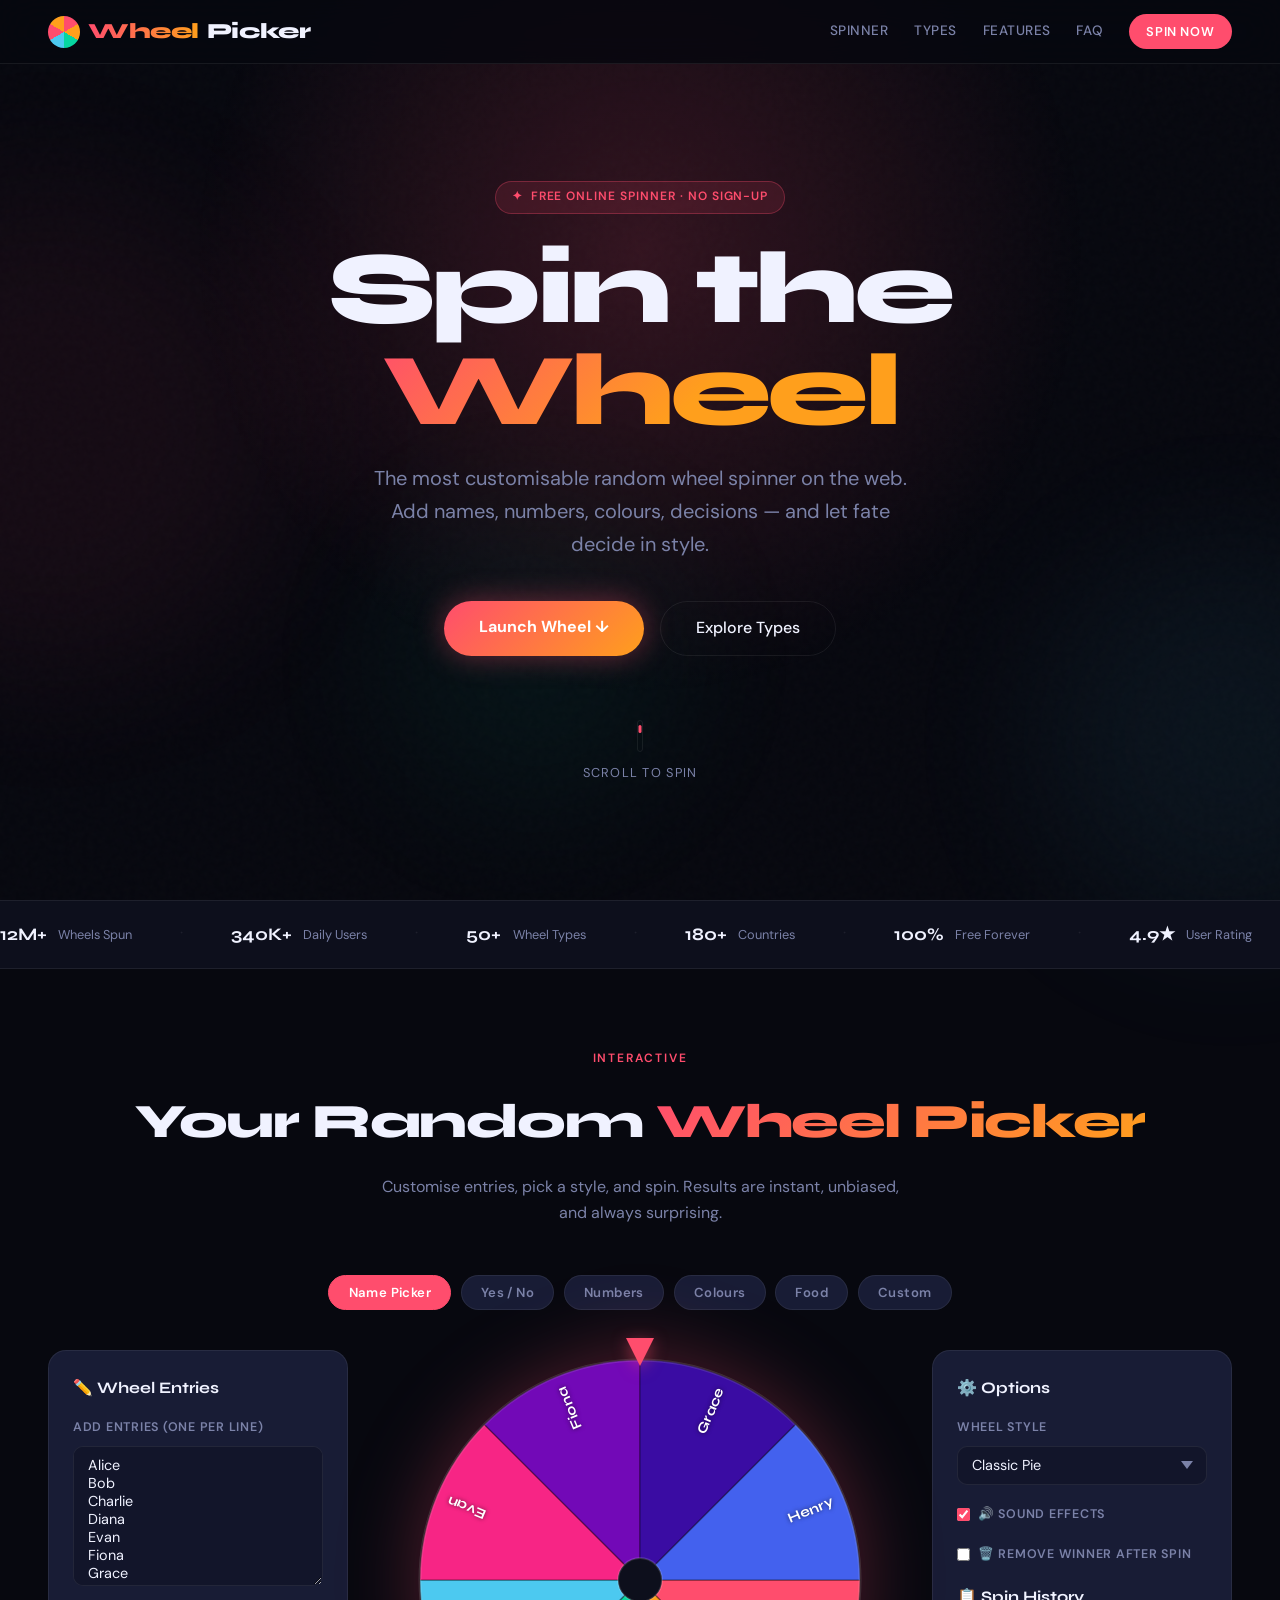
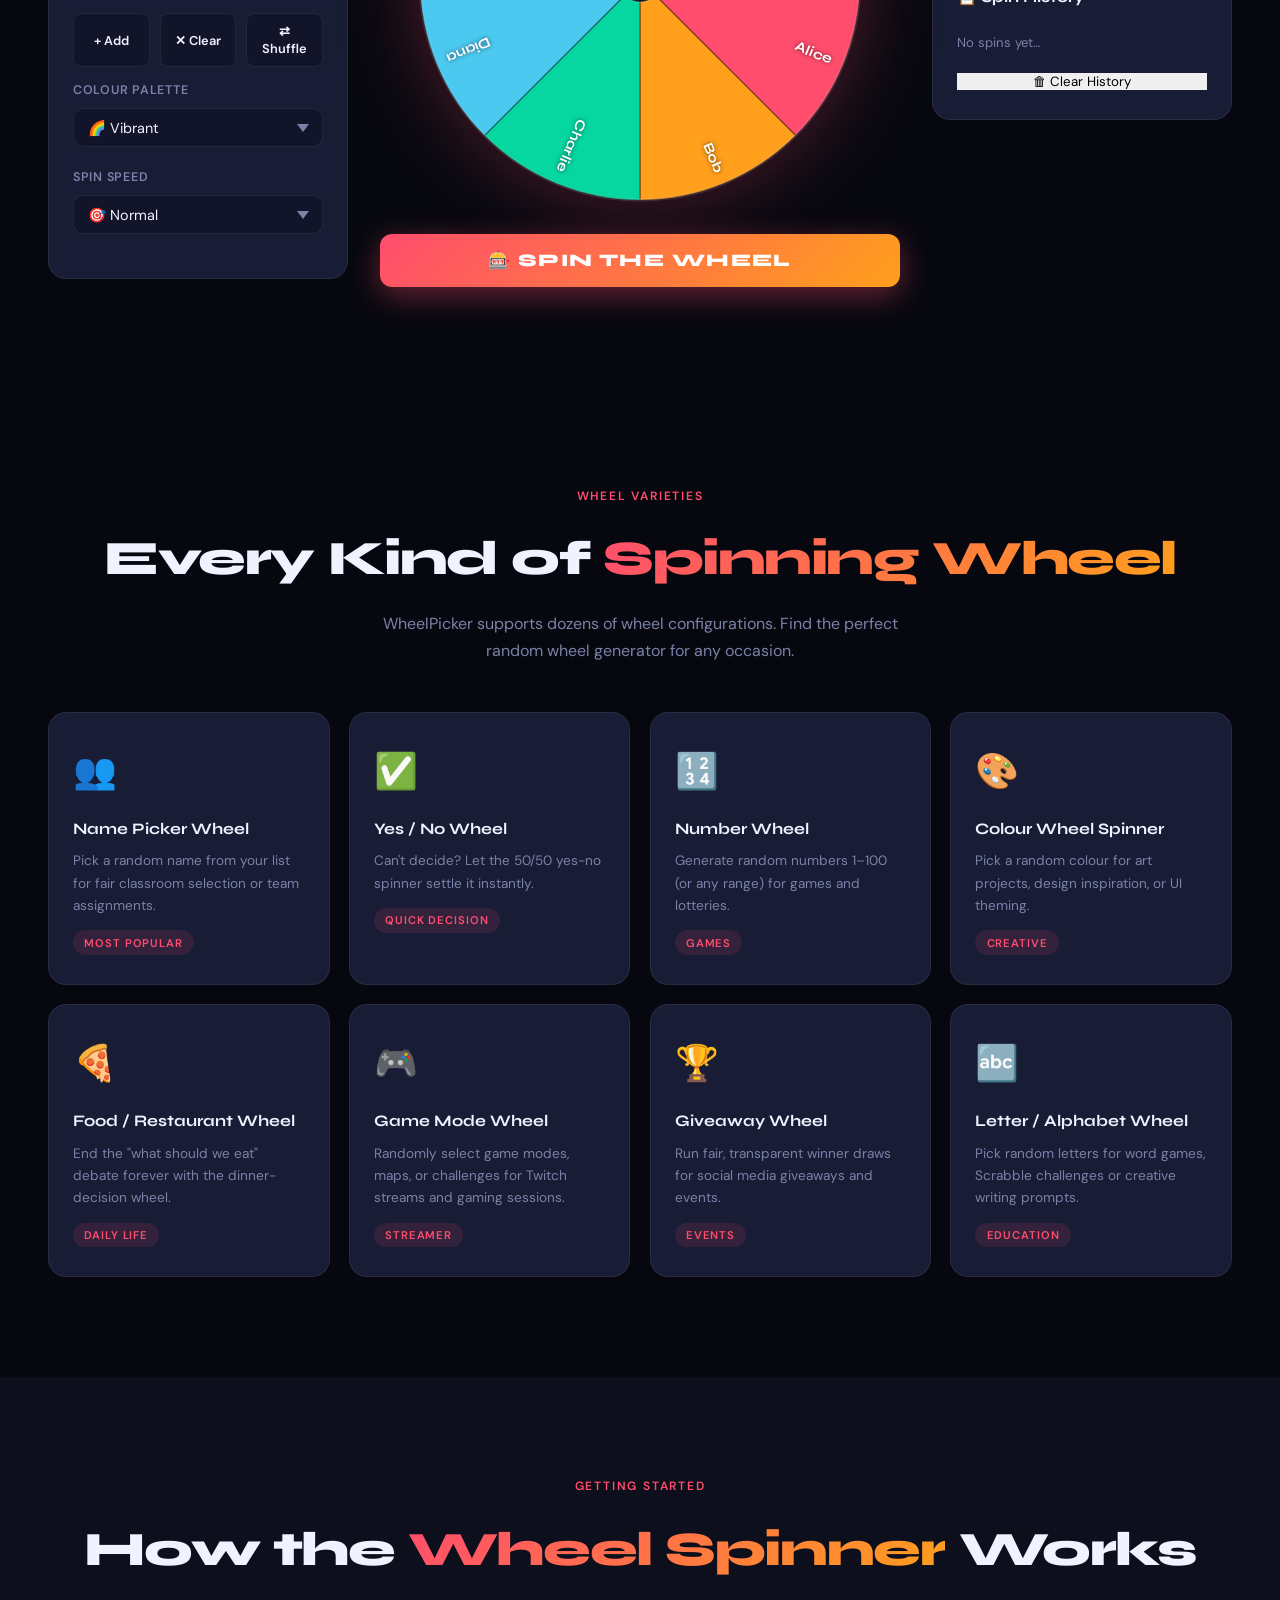
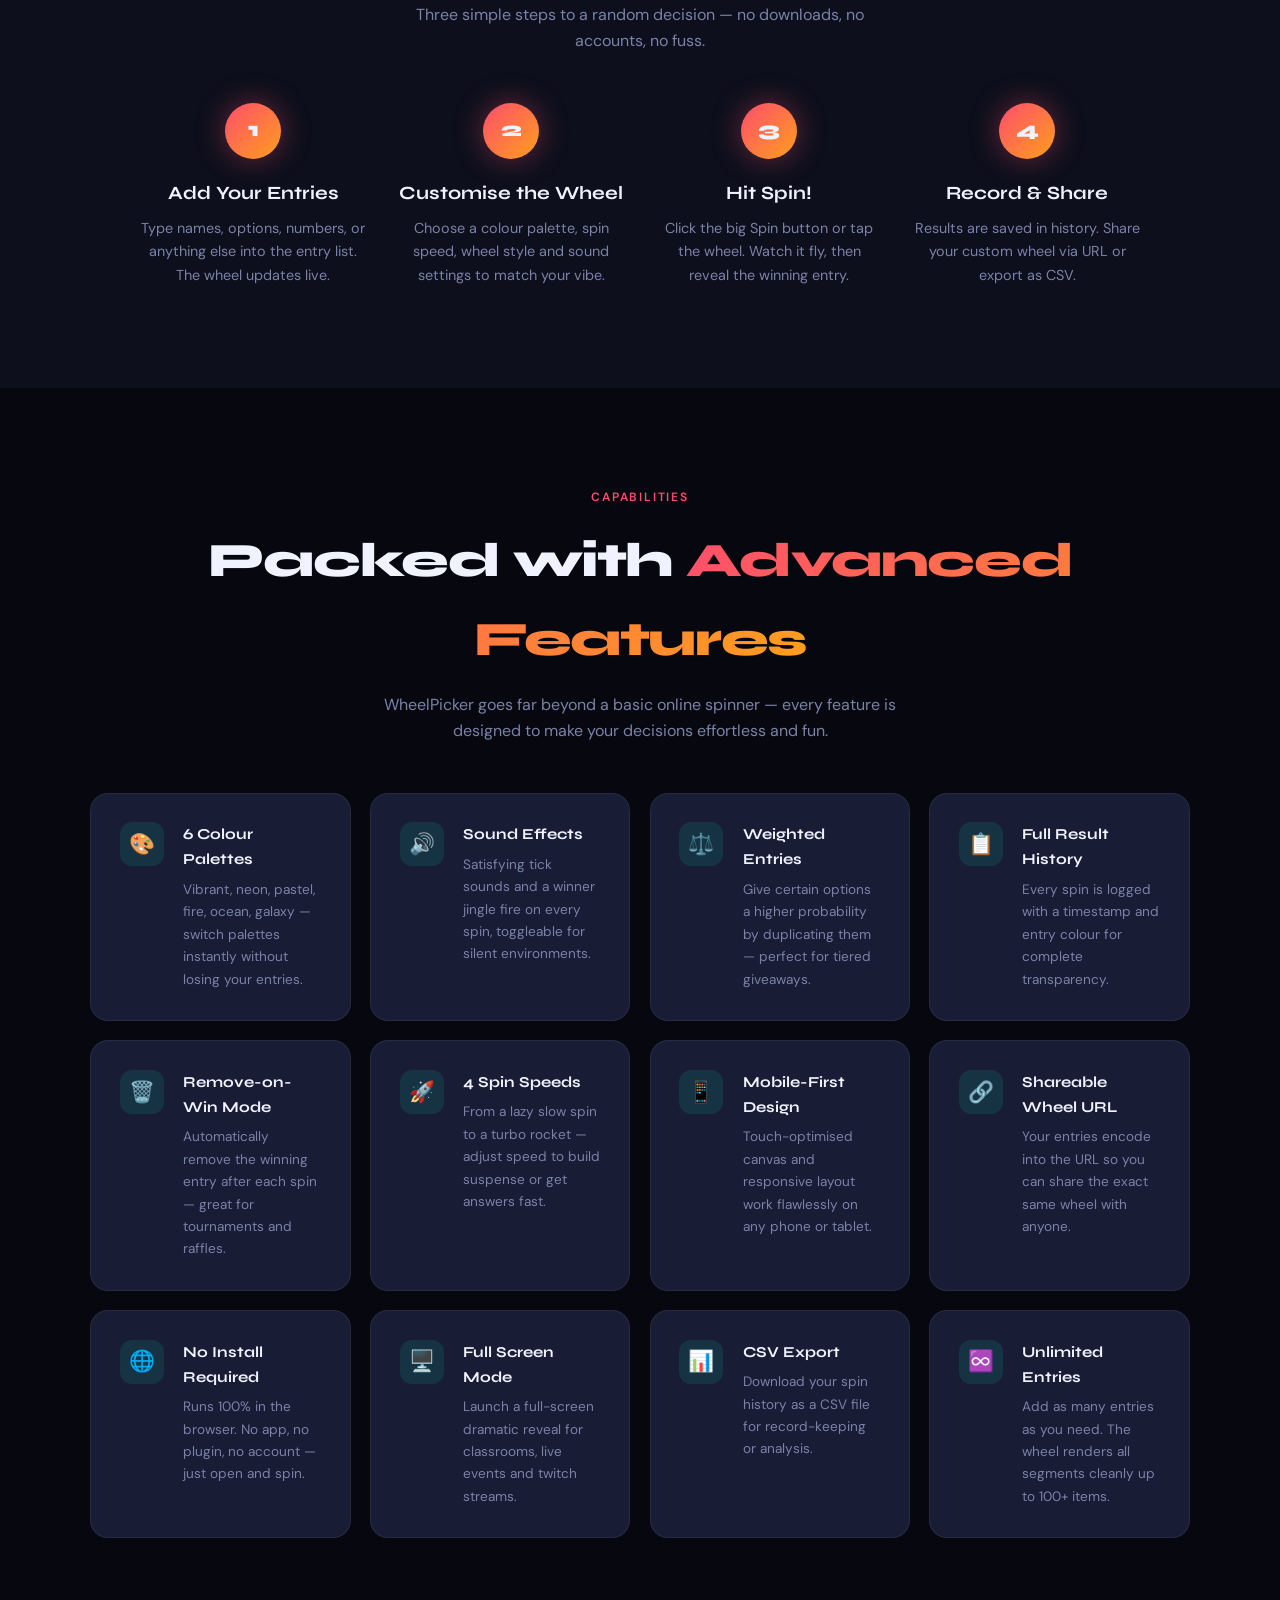
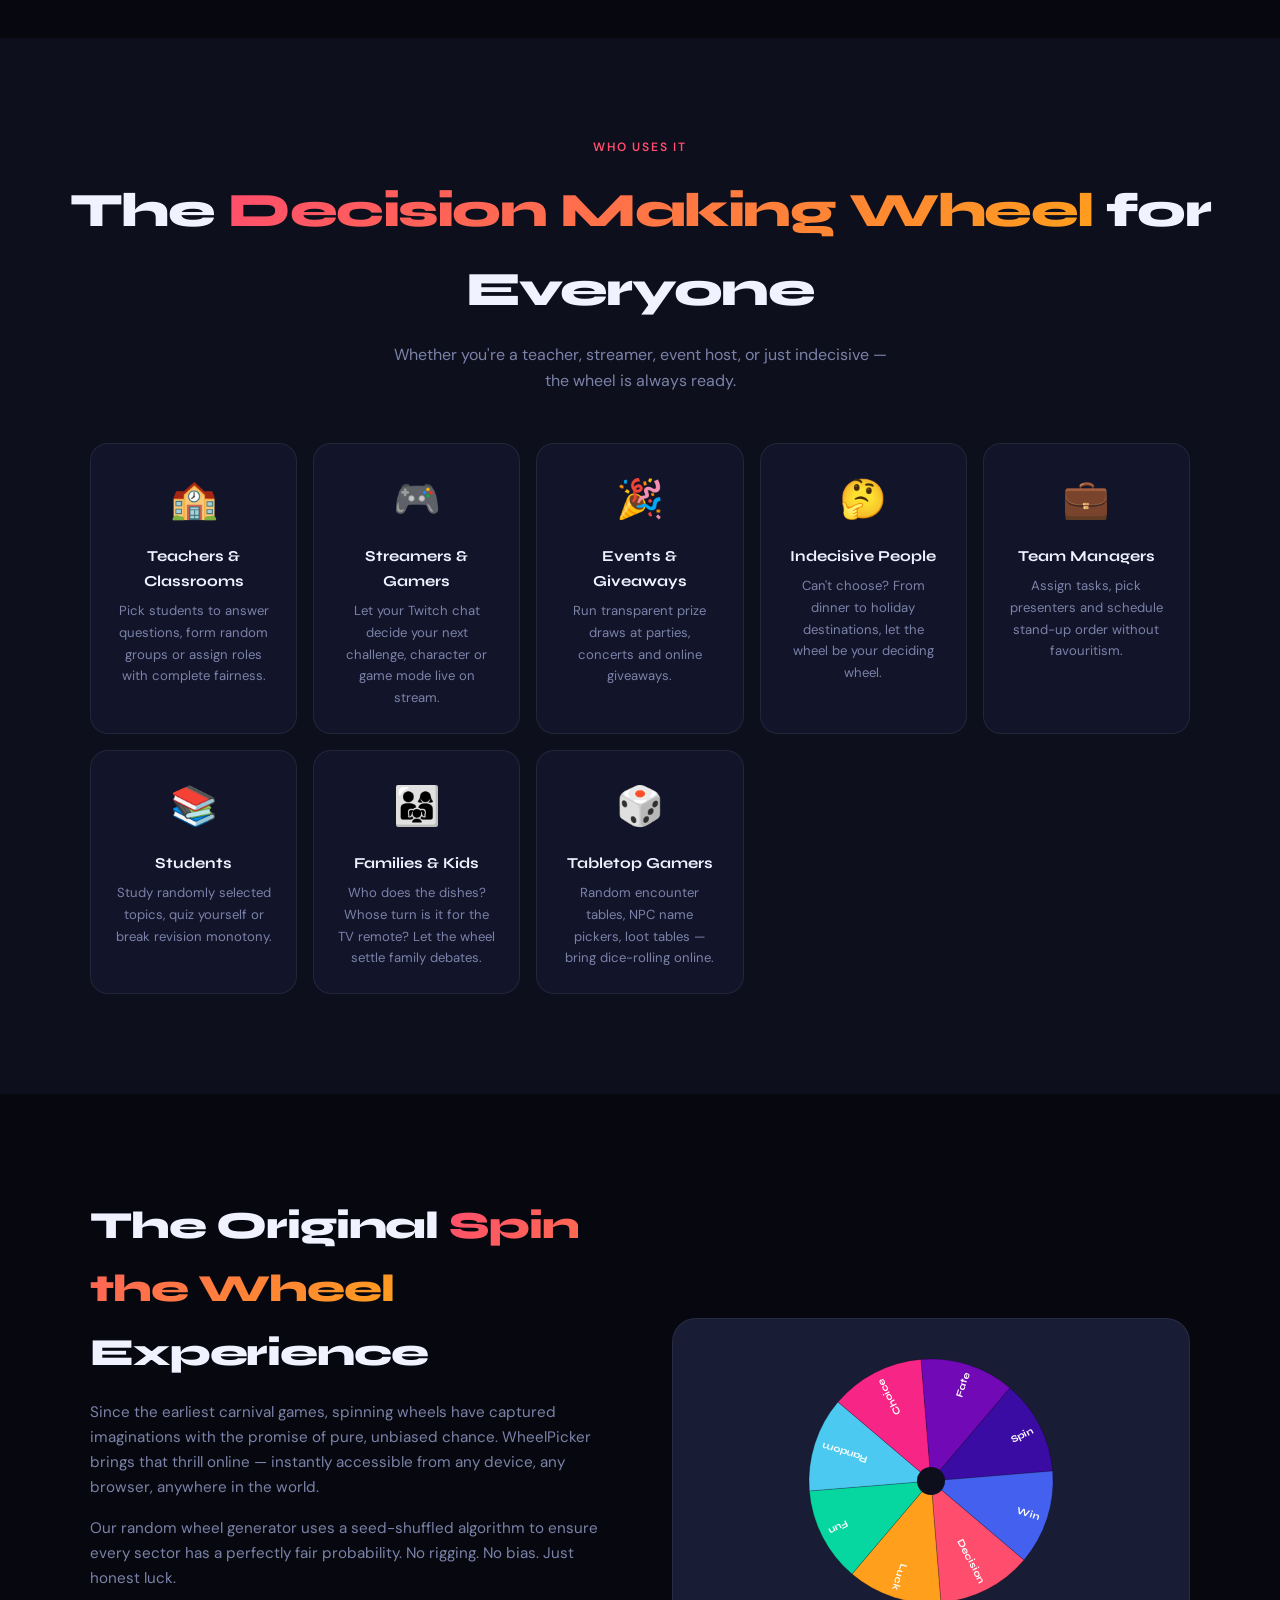
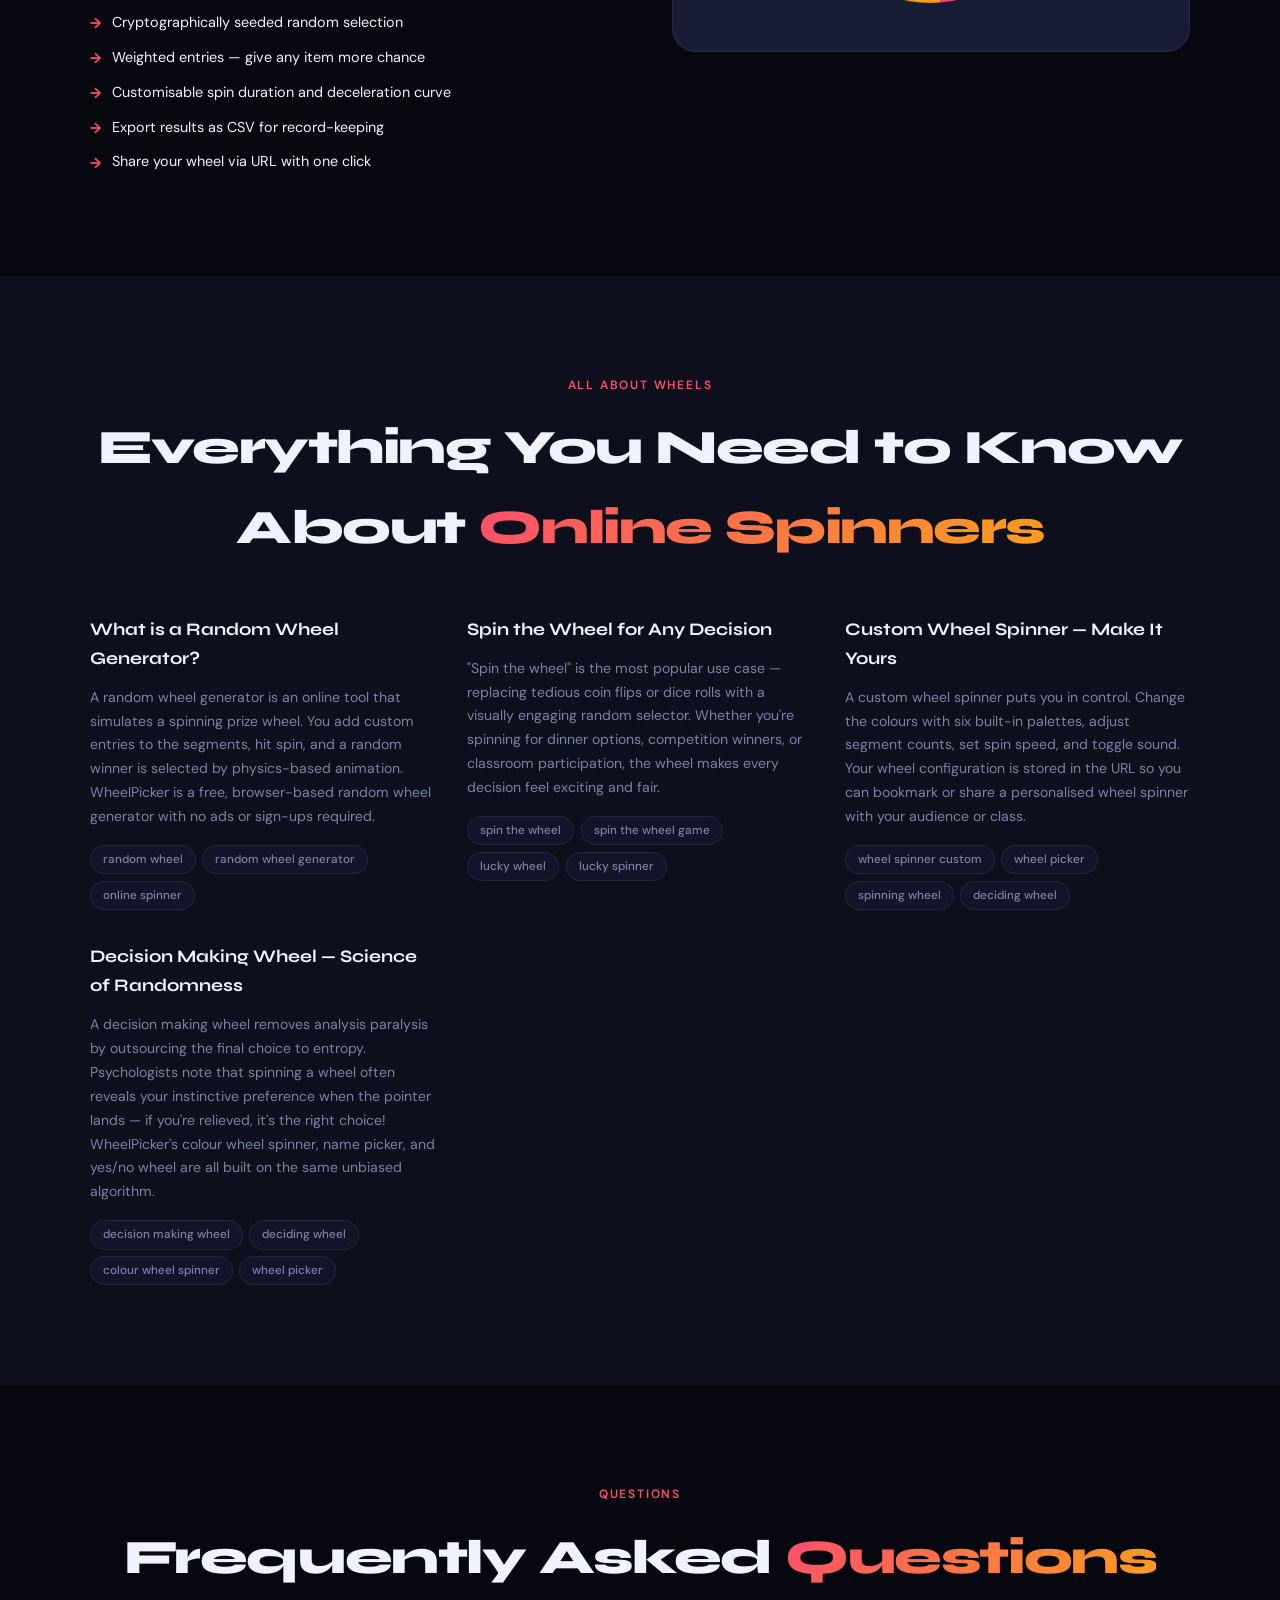
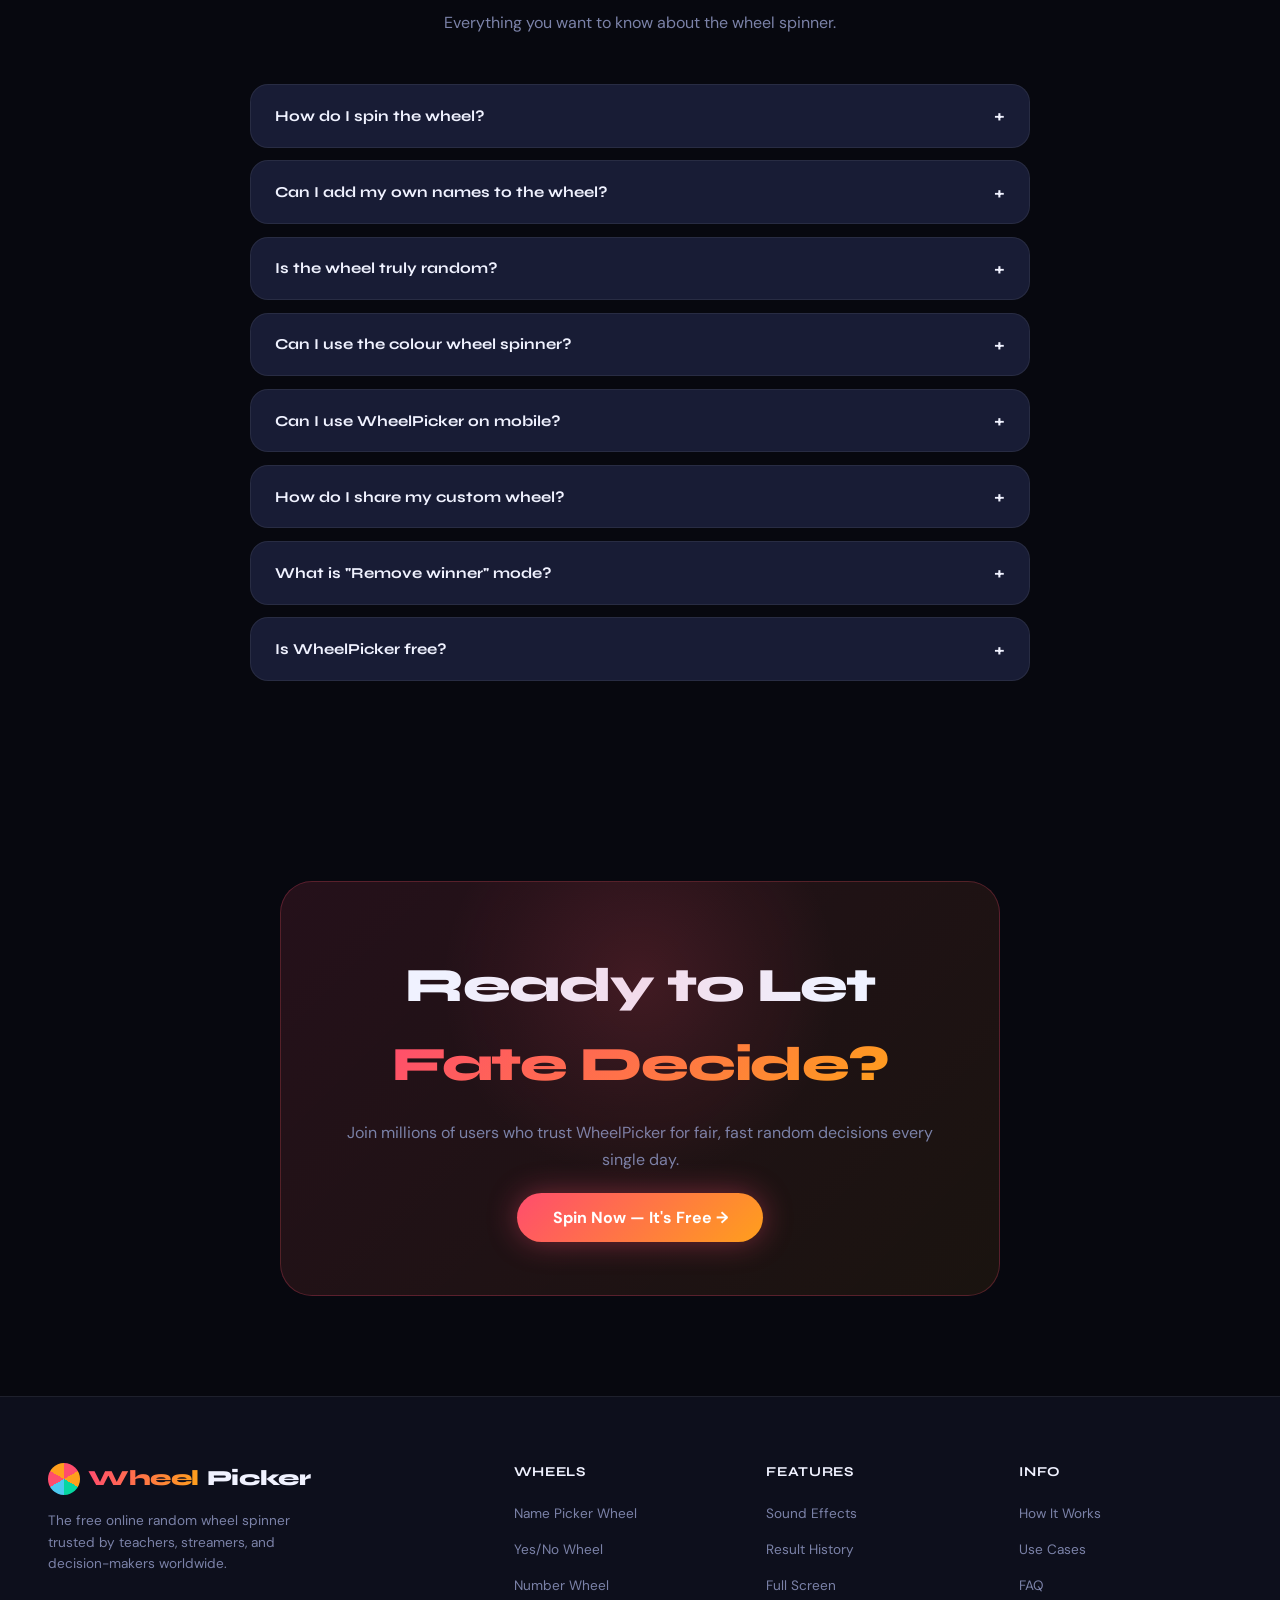
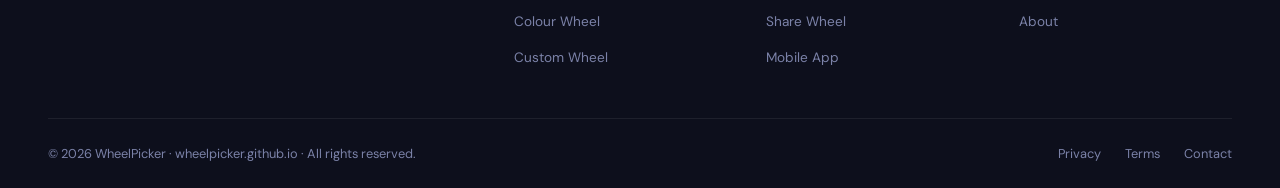
==== index.html @ 57da86cf "Create index.html" ====
<!DOCTYPE html>
<html lang="en">
<head>
  <meta charset="UTF-8" />
  <meta name="viewport" content="width=device-width, initial-scale=1.0" />
  <title>Spin the Wheel – Free Online Random Wheel Spinner | WheelPicker</title>
  <meta name="description" content="Spin the Wheel online – free random wheel spinner for decisions, games, classrooms & giveaways. Customise your spinning wheel in seconds. No sign-up required." />
  <meta name="keywords" content="spin the wheel, random wheel, wheel picker, spinning wheel, random wheel generator, decision wheel, lucky wheel, online spinner, wheel spinner custom, deciding wheel" />
  <link rel="canonical" href="https://wheelpicker.github.io/" />
  <link rel="icon" type="image/png" sizes="32x32" href="/favicon.png">
  <!-- Open Graph -->
  <meta property="og:type" content="website" />
  <meta property="og:url" content="https://wheelpicker.github.io/" />
  <meta property="og:title" content="Spin the Wheel – Free Online Random Wheel Spinner" />
  <meta property="og:description" content="Free random wheel spinner. Customise colours, names & sounds. Spin for decisions, giveaways, classrooms & games." />
  <meta property="og:image" content="https://wheelpicker.github.io/og-image.png" />
  <!-- Twitter -->
  <meta name="twitter:card" content="summary_large_image" />
  <meta name="twitter:title" content="Spin the Wheel – WheelPicker" />
  <meta name="twitter:description" content="Free online spinning wheel. Add names, spin & decide instantly." />
  <!-- Schema Markup -->
  <script type="application/ld+json">
  {
    "@context": "https://schema.org",
    "@type": "WebApplication",
    "name": "WheelPicker – Spin the Wheel",
    "url": "https://wheelpicker.github.io/",
    "description": "A free online random wheel spinner for decisions, giveaways, classrooms and games. Supports custom wheel types, colours and sounds.",
    "applicationCategory": "UtilityApplication",
    "operatingSystem": "All",
    "offers": { "@type": "Offer", "price": "0", "priceCurrency": "USD" },
    "featureList": [
      "Custom wheel entries",
      "Multiple wheel types",
      "Sound effects",
      "Full screen mode",
      "Result history",
      "Mobile compatible"
    ]
  }
  </script>
  <script type="application/ld+json">
  {
    "@context": "https://schema.org",
    "@type": "FAQPage",
    "mainEntity": [
      {
        "@type": "Question",
        "name": "How do I spin the wheel?",
        "acceptedAnswer": { "@type": "Answer", "text": "Click or tap the big SPIN button below the wheel, or click directly on the wheel canvas. The wheel will spin and land on a random entry." }
      },
      {
        "@type": "Question",
        "name": "Can I add my own names to the wheel?",
        "acceptedAnswer": { "@type": "Answer", "text": "Yes! Type your entries in the sidebar list, one per line, and the wheel updates instantly." }
      },
      {
        "@type": "Question",
        "name": "Is the wheel truly random?",
        "acceptedAnswer": { "@type": "Answer", "text": "Yes. WheelPicker uses cryptographically seeded Math.random() to ensure each spin is unbiased." }
      },
      {
        "@type": "Question",
        "name": "Can I use WheelPicker on mobile?",
        "acceptedAnswer": { "@type": "Answer", "text": "Absolutely. WheelPicker is fully responsive and touch-friendly on all devices." }
      }
    ]
  }
  </script>
  <link rel="preconnect" href="https://fonts.googleapis.com" />
  <link rel="preconnect" href="https://fonts.gstatic.com" crossorigin />
  <link href="https://fonts.googleapis.com/css2?family=Syne:wght@400;600;700;800&family=DM+Sans:ital,wght@0,300;0,400;0,500;1,300&display=swap" rel="stylesheet" />
  <style>
    /* ── DESIGN TOKENS ─────────────────────────────────────── */
    :root {
      --bg:       #07080f;
      --bg2:      #0d0f1c;
      --bg3:      #12152a;
      --surface:  #181c35;
      --border:   rgba(255,255,255,.07);
      --accent:   #ff4d6d;
      --accent2:  #ff9f1c;
      --accent3:  #06d6a0;
      --accent4:  #4cc9f0;
      --text:     #f0f2ff;
      --muted:    #7b82a8;
      --radius:   18px;
      --spin-dur: 4s;
      --font-head: 'Syne', sans-serif;
      --font-body: 'DM Sans', sans-serif;
    }

    /* ── RESET ─────────────────────────────────────────────── */
    *, *::before, *::after { box-sizing: border-box; margin: 0; padding: 0; }
    html { scroll-behavior: smooth; }
    body {
      font-family: var(--font-body);
      background: var(--bg);
      color: var(--text);
      overflow-x: hidden;
      line-height: 1.65;
    }
    img { max-width: 100%; display: block; }
    a { color: inherit; text-decoration: none; }
    button { cursor: pointer; font-family: var(--font-body); border: none; outline: none; }

    /* ── NOISE TEXTURE OVERLAY ─────────────────────────────── */
    body::before {
      content: '';
      position: fixed; inset: 0; z-index: 0; pointer-events: none;
      background-image: url("data:image/svg+xml,%3Csvg viewBox='0 0 200 200' xmlns='http://www.w3.org/2000/svg'%3E%3Cfilter id='n'%3E%3CfeTurbulence type='fractalNoise' baseFrequency='0.75' numOctaves='4' stitchTiles='stitch'/%3E%3C/filter%3E%3Crect width='100%25' height='100%25' filter='url(%23n)' opacity='0.04'/%3E%3C/svg%3E");
      opacity: .45;
    }

    /* ── HEADER ────────────────────────────────────────────── */
    #site-header {
      position: fixed; top: 0; left: 0; right: 0; z-index: 100;
      display: flex; align-items: center; justify-content: space-between;
      padding: 0 clamp(1rem,4vw,3rem);
      height: 64px;
      background: rgba(7,8,15,.85);
      backdrop-filter: blur(18px) saturate(160%);
      border-bottom: 1px solid var(--border);
      transition: background .3s;
    }
    .logo {
      font-family: var(--font-head);
      font-weight: 800;
      font-size: 1.35rem;
      letter-spacing: -.02em;
      display: flex; align-items: center; gap: .5rem;
    }
    .logo-icon {
      width: 32px; height: 32px;
      background: conic-gradient(var(--accent) 0 60deg, var(--accent2) 60deg 120deg, var(--accent3) 120deg 180deg, var(--accent4) 180deg 240deg, var(--accent) 240deg 300deg, var(--accent2) 300deg 360deg);
      border-radius: 50%;
      animation: spinLogo 8s linear infinite;
    }
    @keyframes spinLogo { to { transform: rotate(360deg); } }
    .logo span { background: linear-gradient(90deg,var(--accent),var(--accent2)); -webkit-background-clip: text; -webkit-text-fill-color: transparent; }

    nav { display: flex; align-items: center; gap: clamp(.8rem,2vw,2rem); }
    nav a {
      font-size: .85rem; font-weight: 500; letter-spacing: .04em; text-transform: uppercase;
      color: var(--muted); transition: color .2s;
    }
    nav a:hover { color: var(--text); }
    .nav-cta {
      background: var(--accent); color: #fff;
      padding: .45rem 1.1rem; border-radius: 50px;
      font-size: .8rem; font-weight: 600; letter-spacing: .05em; text-transform: uppercase;
      transition: opacity .2s, transform .15s;
    }
    .nav-cta:hover { opacity: .85; transform: translateY(-1px); }

    .hamburger { display: none; flex-direction: column; gap: 5px; background: none; padding: .2rem; }
    .hamburger span { display: block; width: 24px; height: 2px; background: var(--text); border-radius: 2px; transition: .3s; }
    .mobile-nav {
      display: none; position: fixed; inset: 64px 0 0; z-index: 99;
      background: rgba(7,8,15,.97); backdrop-filter: blur(20px);
      flex-direction: column; align-items: center; justify-content: center; gap: 2rem;
    }
    .mobile-nav.open { display: flex; }
    .mobile-nav a { font-size: 1.4rem; font-weight: 600; }

    /* ── HERO ──────────────────────────────────────────────── */
    #hero {
      min-height: 100svh;
      padding-top: 64px;
      display: flex; flex-direction: column; align-items: center; justify-content: center;
      text-align: center;
      position: relative; overflow: hidden;
      padding-inline: 1rem;
    }
    .hero-glow {
      position: absolute; top: -200px; left: 50%; transform: translateX(-50%);
      width: 900px; height: 900px; border-radius: 50%;
      background: radial-gradient(circle, rgba(255,77,109,.18) 0%, transparent 70%);
      pointer-events: none; animation: pulse 6s ease-in-out infinite;
    }
    @keyframes pulse { 0%,100%{transform:translateX(-50%) scale(1)} 50%{transform:translateX(-50%) scale(1.1)} }
    .hero-badge {
      display: inline-flex; align-items: center; gap: .5rem;
      background: rgba(255,77,109,.12); border: 1px solid rgba(255,77,109,.3);
      border-radius: 50px; padding: .35rem 1rem;
      font-size: .75rem; font-weight: 600; letter-spacing: .08em; text-transform: uppercase; color: var(--accent);
      margin-bottom: 1.5rem;
      animation: fadeUp .6s ease both;
    }
    .hero-badge::before { content: '✦'; }
    h1.hero-title {
      font-family: var(--font-head); font-weight: 800;
      font-size: clamp(2.8rem, 8vw, 7rem);
      line-height: 1.0; letter-spacing: -.04em;
      margin-bottom: 1.2rem;
      animation: fadeUp .7s .1s ease both;
    }
    h1.hero-title span {
      background: linear-gradient(135deg, var(--accent) 0%, var(--accent2) 60%);
      -webkit-background-clip: text; -webkit-text-fill-color: transparent;
    }
    .hero-sub {
      font-size: clamp(1rem,2vw,1.25rem); color: var(--muted); max-width: 560px;
      margin-bottom: 2.5rem; animation: fadeUp .7s .2s ease both;
    }
    .hero-btns { display: flex; gap: 1rem; flex-wrap: wrap; justify-content: center; animation: fadeUp .7s .3s ease both; }
    .btn-primary {
      background: linear-gradient(135deg, var(--accent), var(--accent2));
      color: #fff; font-weight: 700; font-size: 1rem;
      padding: .85rem 2.2rem; border-radius: 50px;
      transition: transform .2s, box-shadow .2s;
      box-shadow: 0 0 30px rgba(255,77,109,.4);
    }
    .btn-primary:hover { transform: translateY(-3px); box-shadow: 0 0 50px rgba(255,77,109,.55); }
    .btn-ghost {
      background: transparent; border: 1px solid var(--border); color: var(--text);
      padding: .85rem 2.2rem; border-radius: 50px; font-size: 1rem; font-weight: 500;
      transition: border-color .2s, background .2s;
    }
    .btn-ghost:hover { border-color: var(--accent); background: rgba(255,77,109,.06); }
    .hero-scroll { margin-top: 4rem; color: var(--muted); font-size: .8rem; letter-spacing: .1em; text-transform: uppercase; display: flex; flex-direction: column; align-items: center; gap: .6rem; animation: fadeUp .7s .5s ease both; }
    .scroll-dot { width: 6px; height: 32px; border: 1.5px solid var(--border); border-radius: 3px; position: relative; overflow: hidden; }
    .scroll-dot::after { content: ''; position: absolute; top: 4px; left: 50%; transform: translateX(-50%); width: 3px; height: 8px; background: var(--accent); border-radius: 2px; animation: scrollDot 1.5s ease-in-out infinite; }
    @keyframes scrollDot { 0%,100%{top:4px} 50%{top:14px} }
    @keyframes fadeUp { from{opacity:0;transform:translateY(24px)} to{opacity:1;transform:translateY(0)} }

    /* ── SPINNER APP ───────────────────────────────────────── */
    #spinner-app {
      padding: 80px clamp(1rem,4vw,3rem) 100px;
      position: relative; z-index: 1;
    }
    .section-label {
      text-align: center; font-size: .75rem; letter-spacing: .15em; text-transform: uppercase;
      color: var(--accent); font-weight: 600; margin-bottom: .8rem;
    }
    .section-title {
      text-align: center;
      font-family: var(--font-head); font-weight: 800;
      font-size: clamp(1.8rem,4vw,3rem); letter-spacing: -.03em;
      margin-bottom: .8rem;
    }
    .section-subtitle { text-align: center; color: var(--muted); max-width: 520px; margin: 0 auto 3rem; }

    /* Wheel type tabs */
    .wheel-tabs {
      display: flex; flex-wrap: wrap; justify-content: center; gap: .6rem; margin-bottom: 2.5rem;
    }
    .wheel-tab {
      background: var(--surface); border: 1px solid var(--border);
      color: var(--muted); padding: .5rem 1.2rem; border-radius: 50px;
      font-size: .82rem; font-weight: 600; letter-spacing: .03em;
      transition: all .2s;
    }
    .wheel-tab.active, .wheel-tab:hover { background: var(--accent); border-color: var(--accent); color: #fff; }

    /* Main spinner layout */
    .spinner-layout {
      display: grid;
      grid-template-columns: 1fr min(520px,50vw) 1fr;
      gap: 2rem; align-items: start;
      max-width: 1200px; margin: 0 auto;
    }
    @media(max-width:900px) {
      .spinner-layout { grid-template-columns: 1fr; }
      .spinner-layout .panel-left { order: 2; }
      .spinner-layout .panel-center { order: 1; }
      .spinner-layout .panel-right { order: 3; }
    }

    .panel {
      background: var(--surface);
      border: 1px solid var(--border);
      border-radius: var(--radius); padding: 1.5rem;
    }
    .panel h3 { font-family: var(--font-head); font-size: 1rem; margin-bottom: 1rem; color: var(--text); }

    /* Canvas wrapper */
    .wheel-wrap {
      position: relative; display: flex; flex-direction: column; align-items: center; gap: 1.5rem;
    }
    .canvas-outer {
      position: relative; display: inline-block;
      filter: drop-shadow(0 0 40px rgba(255,77,109,.3));
    }
    #wheelCanvas { display: block; cursor: pointer; touch-action: manipulation; }
    .wheel-pointer {
      position: absolute; top: -12px; left: 50%; transform: translateX(-50%);
      width: 0; height: 0;
      border-left: 14px solid transparent;
      border-right: 14px solid transparent;
      border-top: 28px solid var(--accent);
      filter: drop-shadow(0 4px 8px rgba(255,77,109,.5));
      z-index: 5;
    }
    .spin-btn {
      background: linear-gradient(135deg,var(--accent),var(--accent2));
      color: #fff; font-family: var(--font-head); font-weight: 800;
      font-size: 1.1rem; letter-spacing: .08em; text-transform: uppercase;
      width: 100%; padding: 1rem; border-radius: 12px;
      transition: transform .2s, box-shadow .2s, opacity .2s;
      box-shadow: 0 8px 30px rgba(255,77,109,.4);
    }
    .spin-btn:hover { transform: translateY(-2px); box-shadow: 0 12px 40px rgba(255,77,109,.55); }
    .spin-btn:disabled { opacity: .5; cursor: not-allowed; transform: none; }

    /* Controls */
    .ctrl-group { margin-bottom: 1.2rem; }
    .ctrl-group label { display: block; font-size: .78rem; font-weight: 600; letter-spacing: .06em; text-transform: uppercase; color: var(--muted); margin-bottom: .5rem; }
    .ctrl-group input[type=text],
    .ctrl-group select,
    .ctrl-group textarea {
      width: 100%; background: var(--bg3); border: 1px solid var(--border);
      color: var(--text); border-radius: 10px; padding: .6rem .85rem; font-family: var(--font-body); font-size: .9rem;
      transition: border-color .2s;
    }
    .ctrl-group input[type=text]:focus,
    .ctrl-group select:focus,
    .ctrl-group textarea:focus { outline: none; border-color: var(--accent); }
    .ctrl-group textarea { resize: vertical; min-height: 140px; }
    .ctrl-group select { appearance: none; background-image: url("data:image/svg+xml,%3Csvg xmlns='http://www.w3.org/2000/svg' width='12' height='8'%3E%3Cpath d='M0 0l6 8 6-8z' fill='%237b82a8'/%3E%3C/svg%3E"); background-repeat: no-repeat; background-position: right .8rem center; padding-right: 2rem; }
    .ctrl-row { display: flex; gap: .6rem; }
    .ctrl-row .btn-sm { flex: 1; background: var(--bg3); border: 1px solid var(--border); color: var(--text); padding: .55rem; border-radius: 8px; font-size: .8rem; font-weight: 600; transition: all .2s; }
    .ctrl-row .btn-sm:hover { border-color: var(--accent); color: var(--accent); }

    /* History */
    .history-list { list-style: none; display: flex; flex-direction: column; gap: .5rem; max-height: 260px; overflow-y: auto; }
    .history-list::-webkit-scrollbar { width: 4px; }
    .history-list::-webkit-scrollbar-track { background: transparent; }
    .history-list::-webkit-scrollbar-thumb { background: var(--border); border-radius: 2px; }
    .history-item {
      display: flex; align-items: center; gap: .6rem;
      background: var(--bg3); border: 1px solid var(--border); border-radius: 8px;
      padding: .5rem .8rem; font-size: .85rem;
      animation: slideIn .3s ease;
    }
    @keyframes slideIn { from{opacity:0;transform:translateX(10px)} to{opacity:1;transform:translateX(0)} }
    .history-dot { width: 8px; height: 8px; border-radius: 50%; flex-shrink: 0; }
    .history-spin { color: var(--muted); font-size: .7rem; margin-left: auto; }

    /* Result modal */
    .result-overlay {
      position: fixed; inset: 0; z-index: 200;
      background: rgba(7,8,15,.85); backdrop-filter: blur(12px);
      display: flex; align-items: center; justify-content: center;
      opacity: 0; pointer-events: none; transition: opacity .3s;
    }
    .result-overlay.show { opacity: 1; pointer-events: all; }
    .result-card {
      background: var(--surface); border: 1px solid var(--border);
      border-radius: 24px; padding: 2.5rem 3rem; text-align: center; max-width: 420px; width: 90%;
      transform: scale(.85); transition: transform .35s cubic-bezier(.34,1.56,.64,1);
      position: relative;
    }
    .result-overlay.show .result-card { transform: scale(1); }
    .result-emoji { font-size: 3.5rem; margin-bottom: 1rem; display: block; }
    .result-label { font-size: .75rem; letter-spacing: .15em; text-transform: uppercase; color: var(--muted); margin-bottom: .5rem; }
    .result-winner {
      font-family: var(--font-head); font-weight: 800; font-size: clamp(1.8rem,5vw,2.8rem);
      letter-spacing: -.03em;
      background: linear-gradient(135deg,var(--accent),var(--accent2));
      -webkit-background-clip: text; -webkit-text-fill-color: transparent;
      margin-bottom: 2rem;
    }
    .result-actions { display: flex; gap: .8rem; justify-content: center; }
    .btn-close-result { background: var(--bg3); border: 1px solid var(--border); color: var(--text); padding: .65rem 1.5rem; border-radius: 50px; font-weight: 600; transition: all .2s; }
    .btn-close-result:hover { border-color: var(--accent); }
    .btn-spin-again { background: var(--accent); color: #fff; padding: .65rem 1.5rem; border-radius: 50px; font-weight: 700; transition: opacity .2s; }
    .btn-spin-again:hover { opacity: .85; }
    .confetti-canvas { position: fixed; inset: 0; z-index: 201; pointer-events: none; }

    /* ── WHEEL TYPES SHOWCASE ──────────────────────────────── */
    #wheel-types { padding: 100px clamp(1rem,4vw,3rem); position: relative; z-index: 1; }
    .types-grid {
      display: grid;
      grid-template-columns: repeat(auto-fit, minmax(240px,1fr));
      gap: 1.2rem; max-width: 1200px; margin: 0 auto;
    }
    .type-card {
      background: var(--surface); border: 1px solid var(--border);
      border-radius: var(--radius); padding: 1.8rem 1.5rem;
      transition: transform .25s, border-color .25s, box-shadow .25s;
      cursor: pointer; position: relative; overflow: hidden;
    }
    .type-card::before {
      content: ''; position: absolute; inset: 0; opacity: 0; transition: opacity .3s;
      background: radial-gradient(circle at 30% 30%, rgba(255,77,109,.12), transparent 70%);
    }
    .type-card:hover { transform: translateY(-5px); border-color: rgba(255,77,109,.4); box-shadow: 0 20px 60px rgba(0,0,0,.4); }
    .type-card:hover::before { opacity: 1; }
    .type-icon { font-size: 2.2rem; margin-bottom: 1rem; }
    .type-card h3 { font-family: var(--font-head); font-size: 1rem; font-weight: 700; margin-bottom: .5rem; }
    .type-card p { font-size: .85rem; color: var(--muted); }
    .type-tag { display: inline-block; margin-top: .8rem; font-size: .7rem; font-weight: 600; letter-spacing: .08em; text-transform: uppercase; padding: .2rem .7rem; border-radius: 50px; background: rgba(255,77,109,.12); color: var(--accent); }

    /* ── HOW IT WORKS ──────────────────────────────────────── */
    #how-it-works { padding: 100px clamp(1rem,4vw,3rem); background: var(--bg2); position: relative; z-index: 1; }
    .steps-grid { display: grid; grid-template-columns: repeat(auto-fit,minmax(220px,1fr)); gap: 2rem; max-width: 1000px; margin: 0 auto; }
    .step-card { text-align: center; }
    .step-num {
      width: 56px; height: 56px; border-radius: 50%;
      background: linear-gradient(135deg,var(--accent),var(--accent2));
      display: flex; align-items: center; justify-content: center;
      font-family: var(--font-head); font-weight: 800; font-size: 1.3rem;
      margin: 0 auto 1.2rem; box-shadow: 0 0 30px rgba(255,77,109,.4);
    }
    .step-card h3 { font-family: var(--font-head); font-weight: 700; margin-bottom: .5rem; }
    .step-card p { font-size: .9rem; color: var(--muted); }

    /* ── FEATURES ──────────────────────────────────────────── */
    #features { padding: 100px clamp(1rem,4vw,3rem); position: relative; z-index: 1; }
    .features-grid { display: grid; grid-template-columns: repeat(auto-fit,minmax(260px,1fr)); gap: 1.2rem; max-width: 1100px; margin: 0 auto; }
    .feature-card {
      background: var(--surface); border: 1px solid var(--border);
      border-radius: var(--radius); padding: 1.8rem;
      display: flex; gap: 1.2rem; align-items: flex-start;
      transition: border-color .2s, transform .2s;
    }
    .feature-card:hover { border-color: rgba(6,214,160,.3); transform: translateY(-3px); }
    .feature-icon {
      flex-shrink: 0; width: 44px; height: 44px; border-radius: 12px;
      background: rgba(6,214,160,.12); display: flex; align-items: center; justify-content: center;
      font-size: 1.3rem;
    }
    .feature-card h3 { font-family: var(--font-head); font-weight: 700; font-size: .95rem; margin-bottom: .4rem; }
    .feature-card p { font-size: .85rem; color: var(--muted); }

    /* ── USE CASES ─────────────────────────────────────────── */
    #use-cases { padding: 100px clamp(1rem,4vw,3rem); background: var(--bg2); position: relative; z-index: 1; }
    .uses-grid { display: grid; grid-template-columns: repeat(auto-fit,minmax(200px,1fr)); gap: 1rem; max-width: 1100px; margin: 0 auto; }
    .use-card {
      background: var(--bg3); border: 1px solid var(--border); border-radius: var(--radius);
      padding: 1.5rem; text-align: center; transition: all .2s;
    }
    .use-card:hover { border-color: rgba(76,201,240,.4); transform: translateY(-4px); }
    .use-card .uc-icon { font-size: 2.4rem; margin-bottom: .8rem; }
    .use-card h3 { font-family: var(--font-head); font-size: .95rem; font-weight: 700; margin-bottom: .4rem; }
    .use-card p { font-size: .82rem; color: var(--muted); }

    /* ── CONTENT SECTION ───────────────────────────────────── */
    #content-section { padding: 100px clamp(1rem,4vw,3rem); position: relative; z-index: 1; }
    .content-grid { display: grid; grid-template-columns: 1fr 1fr; gap: 4rem; max-width: 1100px; margin: 0 auto; align-items: center; }
    @media(max-width:700px){ .content-grid { grid-template-columns: 1fr; } }
    .content-text h2 { font-family: var(--font-head); font-weight: 800; font-size: clamp(1.6rem,3vw,2.4rem); letter-spacing: -.03em; margin-bottom: 1rem; }
    .content-text p { color: var(--muted); margin-bottom: 1rem; font-size: .95rem; }
    .content-text ul { list-style: none; display: flex; flex-direction: column; gap: .6rem; margin-top: 1.2rem; }
    .content-text ul li { display: flex; gap: .7rem; align-items: flex-start; font-size: .9rem; }
    .content-text ul li::before { content: '→'; color: var(--accent); font-weight: 700; flex-shrink: 0; margin-top: .1rem; }
    .content-visual {
      background: var(--surface); border: 1px solid var(--border); border-radius: 24px;
      padding: 2rem; display: flex; align-items: center; justify-content: center;
      min-height: 300px; position: relative; overflow: hidden;
    }
    .mini-wheel-demo { position: relative; }
    .mini-wheel-demo canvas { animation: floatWheel 3s ease-in-out infinite; }
    @keyframes floatWheel { 0%,100%{transform:translateY(0)} 50%{transform:translateY(-10px)} }

    /* ── SEO / KEYWORDS SECTION ────────────────────────────── */
    #seo-content { padding: 100px clamp(1rem,4vw,3rem); background: var(--bg2); position: relative; z-index: 1; }
    .seo-cols { display: grid; grid-template-columns: repeat(auto-fit,minmax(280px,1fr)); gap: 2rem; max-width: 1100px; margin: 0 auto; }
    .seo-block h3 { font-family: var(--font-head); font-size: 1.1rem; font-weight: 700; margin-bottom: .8rem; color: var(--text); }
    .seo-block p { font-size: .88rem; color: var(--muted); line-height: 1.7; }
    .keyword-chips { display: flex; flex-wrap: wrap; gap: .4rem; margin-top: 1rem; }
    .keyword-chip { background: var(--bg3); border: 1px solid var(--border); border-radius: 50px; padding: .25rem .75rem; font-size: .73rem; font-weight: 500; color: var(--muted); }

    /* ── FAQ ───────────────────────────────────────────────── */
    #faq { padding: 100px clamp(1rem,4vw,3rem); position: relative; z-index: 1; }
    .faq-list { max-width: 780px; margin: 0 auto; display: flex; flex-direction: column; gap: .8rem; }
    .faq-item {
      background: var(--surface); border: 1px solid var(--border); border-radius: var(--radius);
      overflow: hidden;
    }
    .faq-q {
      width: 100%; text-align: left; background: none; color: var(--text);
      padding: 1.2rem 1.5rem; font-family: var(--font-head); font-weight: 700; font-size: .95rem;
      display: flex; justify-content: space-between; align-items: center; gap: 1rem;
      transition: color .2s;
    }
    .faq-q:hover { color: var(--accent); }
    .faq-icon { flex-shrink: 0; font-size: 1.2rem; transition: transform .3s; }
    .faq-item.open .faq-icon { transform: rotate(45deg); color: var(--accent); }
    .faq-a { display: none; padding: 0 1.5rem 1.2rem; color: var(--muted); font-size: .9rem; }
    .faq-item.open .faq-a { display: block; }

    /* ── CTA BANNER ────────────────────────────────────────── */
    #cta-banner {
      padding: 100px clamp(1rem,4vw,3rem); position: relative; z-index: 1; text-align: center; overflow: hidden;
    }
    .cta-inner {
      max-width: 720px; margin: 0 auto;
      background: linear-gradient(135deg, rgba(255,77,109,.12), rgba(255,159,28,.08));
      border: 1px solid rgba(255,77,109,.25); border-radius: 32px;
      padding: clamp(2.5rem,5vw,4rem) clamp(1.5rem,4vw,3rem);
      position: relative; overflow: hidden;
    }
    .cta-inner::before {
      content: ''; position: absolute; top: -100px; left: 50%; transform: translateX(-50%);
      width: 400px; height: 400px; border-radius: 50%;
      background: radial-gradient(circle,rgba(255,77,109,.15),transparent 70%);
    }
    .cta-inner h2 { font-family: var(--font-head); font-weight: 800; font-size: clamp(1.8rem,4vw,3rem); letter-spacing: -.03em; margin-bottom: 1rem; }
    .cta-inner p { color: var(--muted); margin-bottom: 2rem; font-size: 1rem; }

    /* ── FOOTER ────────────────────────────────────────────── */
    #site-footer {
      background: var(--bg2); border-top: 1px solid var(--border);
      padding: clamp(2.5rem,5vw,4rem) clamp(1rem,4vw,3rem) 1.5rem;
      position: relative; z-index: 1;
    }
    .footer-grid { display: grid; grid-template-columns: 2fr repeat(3,1fr); gap: 2.5rem; max-width: 1200px; margin: 0 auto 3rem; }
    @media(max-width:700px){ .footer-grid { grid-template-columns: 1fr 1fr; } }
    @media(max-width:480px){ .footer-grid { grid-template-columns: 1fr; } }
    .footer-brand p { font-size: .85rem; color: var(--muted); margin-top: .8rem; max-width: 260px; line-height: 1.6; }
    .footer-col h4 { font-family: var(--font-head); font-weight: 700; font-size: .85rem; letter-spacing: .05em; text-transform: uppercase; color: var(--text); margin-bottom: 1rem; }
    .footer-col ul { list-style: none; display: flex; flex-direction: column; gap: .6rem; }
    .footer-col ul li a { font-size: .85rem; color: var(--muted); transition: color .2s; }
    .footer-col ul li a:hover { color: var(--accent); }
    .footer-bottom { max-width: 1200px; margin: 0 auto; border-top: 1px solid var(--border); padding-top: 1.5rem; display: flex; align-items: center; justify-content: space-between; flex-wrap: wrap; gap: .8rem; }
    .footer-bottom p { font-size: .8rem; color: var(--muted); }
    .footer-links { display: flex; gap: 1.5rem; }
    .footer-links a { font-size: .8rem; color: var(--muted); transition: color .2s; }
    .footer-links a:hover { color: var(--text); }

    /* ── FLOATING ORBS (decorative) ───────────────────────── */
    .orb {
      position: fixed; border-radius: 50%; pointer-events: none; filter: blur(80px); opacity: .06; z-index: 0;
    }
    .orb-1 { width: 500px; height: 500px; background: var(--accent); top: 20%; left: -200px; animation: orb1 20s ease-in-out infinite; }
    .orb-2 { width: 400px; height: 400px; background: var(--accent4); top: 60%; right: -150px; animation: orb2 18s ease-in-out infinite; }
    .orb-3 { width: 300px; height: 300px; background: var(--accent3); bottom: 10%; left: 30%; animation: orb3 22s ease-in-out infinite; }
    @keyframes orb1 { 0%,100%{transform:translateY(0)} 50%{transform:translateY(-80px)} }
    @keyframes orb2 { 0%,100%{transform:translateY(0)} 50%{transform:translateY(60px)} }
    @keyframes orb3 { 0%,100%{transform:translateX(0)} 50%{transform:translateX(40px)} }

    /* ── STATS TICKER ──────────────────────────────────────── */
    .stats-bar {
      background: var(--bg2); border-top: 1px solid var(--border); border-bottom: 1px solid var(--border);
      padding: 1.2rem 0; overflow: hidden; position: relative; z-index: 1;
    }
    .stats-inner { display: flex; gap: 3rem; width: max-content; animation: ticker 20s linear infinite; }
    .stat-pill { display: flex; align-items: center; gap: .7rem; flex-shrink: 0; }
    .stat-pill strong { font-family: var(--font-head); font-size: 1.1rem; color: var(--text); }
    .stat-pill span { font-size: .8rem; color: var(--muted); }
    .stat-sep { color: var(--border); }
    @keyframes ticker { from{transform:translateX(0)} to{transform:translateX(-50%)} }

    /* ── MISC ──────────────────────────────────────────────── */
    .accent-text { color: var(--accent); }
    .gradient-text { background: linear-gradient(135deg,var(--accent),var(--accent2)); -webkit-background-clip: text; -webkit-text-fill-color: transparent; }

    /* Scroll reveal */
    .reveal { opacity: 0; transform: translateY(30px); transition: opacity .7s ease, transform .7s ease; }
    .reveal.visible { opacity: 1; transform: none; }

    @media(max-width:768px) {
      nav { display: none; }
      .hamburger { display: flex; }
    }
  </style>
</head>
<body>

<!-- Decorative orbs -->
<div class="orb orb-1"></div>
<div class="orb orb-2"></div>
<div class="orb orb-3"></div>

<!-- Result overlay -->
<div class="result-overlay" id="resultOverlay">
  <canvas class="confetti-canvas" id="confettiCanvas"></canvas>
  <div class="result-card">
    <span class="result-emoji" id="resultEmoji">🎉</span>
    <div class="result-label">The wheel has spoken!</div>
    <div class="result-winner" id="resultWinner">–</div>
    <div class="result-actions">
      <button class="btn-close-result" id="btnCloseResult">Close</button>
      <button class="btn-spin-again" id="btnSpinAgain">Spin Again ↺</button>
    </div>
  </div>
</div>

<!-- ── HEADER (JS component) ──────────────────────────────── -->
<header id="site-header"></header>
<nav class="mobile-nav" id="mobileNav"></nav>

<!-- ── HERO ───────────────────────────────────────────────── -->
<section id="hero">
  <div class="hero-glow"></div>
  <div class="hero-badge">Free Online Spinner · No Sign-up</div>
  <h1 class="hero-title">Spin the<br><span>Wheel</span></h1>
  <p class="hero-subtitle hero-sub">The most customisable random wheel spinner on the web. Add names, numbers, colours, decisions — and let fate decide in style.</p>
  <div class="hero-btns">
    <a href="#spinner-app" class="btn-primary">Launch Wheel ↓</a>
    <a href="#wheel-types" class="btn-ghost">Explore Types</a>
  </div>
  <div class="hero-scroll">
    <div class="scroll-dot"></div>
    Scroll to spin
  </div>
</section>

<!-- ── STATS BAR ───────────────────────────────────────────── -->
<div class="stats-bar">
  <div class="stats-inner" id="statsInner"></div>
</div>

<!-- ── SPINNER APP ─────────────────────────────────────────── -->
<section id="spinner-app">
  <div class="section-label">Interactive</div>
  <h2 class="section-title">Your Random <span class="gradient-text">Wheel Picker</span></h2>
  <p class="section-subtitle">Customise entries, pick a style, and spin. Results are instant, unbiased, and always surprising.</p>

  <div class="wheel-tabs" id="wheelTabs"></div>

  <div class="spinner-layout">
    <!-- Left panel: entries -->
    <div class="panel panel-left">
      <h3>✏️ Wheel Entries</h3>
      <div class="ctrl-group">
        <label>Add entries (one per line)</label>
        <textarea id="entriesTextarea">Alice
Bob
Charlie
Diana
Evan
Fiona
Grace
Henry</textarea>
      </div>
      <div class="ctrl-row" style="margin-bottom:.8rem">
        <button class="btn-sm" onclick="WheelApp.addEntry()">+ Add</button>
        <button class="btn-sm" onclick="WheelApp.clearAll()">✕ Clear</button>
        <button class="btn-sm" onclick="WheelApp.shuffle()">⇄ Shuffle</button>
      </div>
      <div class="ctrl-group">
        <label>Colour Palette</label>
        <select id="paletteSelect" onchange="WheelApp.changePalette(this.value)">
          <option value="vibrant">🌈 Vibrant</option>
          <option value="neon">⚡ Neon</option>
          <option value="pastel">🌸 Pastel</option>
          <option value="fire">🔥 Fire</option>
          <option value="ocean">🌊 Ocean</option>
          <option value="galaxy">🌌 Galaxy</option>
        </select>
      </div>
      <div class="ctrl-group">
        <label>Spin Speed</label>
        <select id="speedSelect">
          <option value="slow">🐢 Slow</option>
          <option value="normal" selected>🎯 Normal</option>
          <option value="fast">⚡ Fast</option>
          <option value="turbo">🚀 Turbo</option>
        </select>
      </div>
    </div>

    <!-- Center: wheel -->
    <div class="panel-center">
      <div class="wheel-wrap">
        <div class="canvas-outer">
          <div class="wheel-pointer"></div>
          <canvas id="wheelCanvas" width="460" height="460" onclick="WheelApp.spin()"></canvas>
        </div>
        <button class="spin-btn" id="spinBtn" onclick="WheelApp.spin()">🎰 Spin the Wheel</button>
      </div>
    </div>

    <!-- Right panel: settings + history -->
    <div class="panel panel-right">
      <h3>⚙️ Options</h3>
      <div class="ctrl-group">
        <label>Wheel Style</label>
        <select id="styleSelect" onchange="WheelApp.changeStyle(this.value)">
          <option value="classic">Classic Pie</option>
          <option value="donut">Donut Ring</option>
          <option value="slim">Slim Arc</option>
        </select>
      </div>
      <div class="ctrl-group">
        <label style="display:flex;align-items:center;gap:.5rem;cursor:pointer">
          <input type="checkbox" id="soundToggle" checked style="accent-color:var(--accent)"> 🔊 Sound Effects
        </label>
      </div>
      <div class="ctrl-group">
        <label style="display:flex;align-items:center;gap:.5rem;cursor:pointer">
          <input type="checkbox" id="removeWinner" style="accent-color:var(--accent)"> 🗑️ Remove winner after spin
        </label>
      </div>
      <h3 style="margin-top:1.2rem">📋 Spin History</h3>
      <ul class="history-list" id="historyList">
        <li style="font-size:.82rem;color:var(--muted);padding:.4rem 0">No spins yet…</li>
      </ul>
      <button class="btn-sm" style="width:100%;margin-top:.8rem" onclick="WheelApp.clearHistory()">🗑 Clear History</button>
    </div>
  </div>
</section>

<!-- ── WHEEL TYPES ──────────────────────────────────────────── -->
<section id="wheel-types">
  <div class="section-label">Wheel Varieties</div>
  <h2 class="section-title">Every Kind of <span class="gradient-text">Spinning Wheel</span></h2>
  <p class="section-subtitle">WheelPicker supports dozens of wheel configurations. Find the perfect random wheel generator for any occasion.</p>
  <div class="types-grid" id="typesGrid"></div>
</section>

<!-- ── HOW IT WORKS ────────────────────────────────────────── -->
<section id="how-it-works">
  <div class="section-label">Getting Started</div>
  <h2 class="section-title">How the <span class="gradient-text">Wheel Spinner</span> Works</h2>
  <p class="section-subtitle">Three simple steps to a random decision — no downloads, no accounts, no fuss.</p>
  <div class="steps-grid" id="stepsGrid"></div>
</section>

<!-- ── FEATURES ────────────────────────────────────────────── -->
<section id="features">
  <div class="section-label">Capabilities</div>
  <h2 class="section-title">Packed with <span class="gradient-text">Advanced Features</span></h2>
  <p class="section-subtitle">WheelPicker goes far beyond a basic online spinner — every feature is designed to make your decisions effortless and fun.</p>
  <div class="features-grid" id="featuresGrid"></div>
</section>

<!-- ── USE CASES ───────────────────────────────────────────── -->
<section id="use-cases">
  <div class="section-label">Who Uses It</div>
  <h2 class="section-title">The <span class="gradient-text">Decision Making Wheel</span> for Everyone</h2>
  <p class="section-subtitle">Whether you're a teacher, streamer, event host, or just indecisive — the wheel is always ready.</p>
  <div class="uses-grid" id="usesGrid"></div>
</section>

<!-- ── CONTENT SECTION ─────────────────────────────────────── -->
<section id="content-section">
  <div class="content-grid">
    <div class="content-text reveal">
      <h2>The Original <span class="gradient-text">Spin the Wheel</span> Experience</h2>
      <p>Since the earliest carnival games, spinning wheels have captured imaginations with the promise of pure, unbiased chance. WheelPicker brings that thrill online — instantly accessible from any device, any browser, anywhere in the world.</p>
      <p>Our random wheel generator uses a seed-shuffled algorithm to ensure every sector has a perfectly fair probability. No rigging. No bias. Just honest luck.</p>
      <ul>
        <li>Cryptographically seeded random selection</li>
        <li>Weighted entries — give any item more chance</li>
        <li>Customisable spin duration and deceleration curve</li>
        <li>Export results as CSV for record-keeping</li>
        <li>Share your wheel via URL with one click</li>
      </ul>
    </div>
    <div class="content-visual reveal">
      <div class="mini-wheel-demo">
        <canvas id="miniCanvas" width="260" height="260"></canvas>
      </div>
    </div>
  </div>
</section>

<!-- ── SEO CONTENT ─────────────────────────────────────────── -->
<section id="seo-content">
  <div class="section-label">All About Wheels</div>
  <h2 class="section-title" style="margin-bottom:3rem">Everything You Need to Know About <span class="gradient-text">Online Spinners</span></h2>
  <div class="seo-cols" id="seoCols"></div>
</section>

<!-- ── FAQ ─────────────────────────────────────────────────── -->
<section id="faq">
  <div class="section-label">Questions</div>
  <h2 class="section-title">Frequently Asked <span class="gradient-text">Questions</span></h2>
  <p class="section-subtitle">Everything you want to know about the wheel spinner.</p>
  <div class="faq-list" id="faqList"></div>
</section>

<!-- ── CTA BANNER ──────────────────────────────────────────── -->
<section id="cta-banner">
  <div class="cta-inner">
    <h2>Ready to Let <span class="gradient-text">Fate Decide?</span></h2>
    <p>Join millions of users who trust WheelPicker for fair, fast random decisions every single day.</p>
    <a href="#spinner-app" class="btn-primary">Spin Now — It's Free →</a>
  </div>
</section>

<!-- ── FOOTER (JS component) ──────────────────────────────── -->
<footer id="site-footer"></footer>

<!-- ═══════════════════════════════════════════════════════════
     JAVASCRIPT
════════════════════════════════════════════════════════════ -->
<script>
/* ── HEADER COMPONENT ──────────────────────────────────────── */
(function renderHeader() {
  const links = [
    { label: 'Spinner', href: '#spinner-app' },
    { label: 'Types', href: '#wheel-types' },
    { label: 'Features', href: '#features' },
    { label: 'FAQ', href: '#faq' },
  ];
  const nav = links.map(l => `<a href="${l.href}">${l.label}</a>`).join('');
  document.getElementById('site-header').innerHTML = `
    <a href="/" class="logo">
      <div class="logo-icon"></div>
      <span>Wheel</span>Picker
    </a>
    <nav>${nav}<a href="#spinner-app" class="nav-cta">Spin Now</a></nav>
    <button class="hamburger" id="hamburgerBtn" aria-label="Menu">
      <span></span><span></span><span></span>
    </button>`;

  const mobileLinks = links.map(l => `<a href="${l.href}">${l.label}</a>`).join('');
  document.getElementById('mobileNav').innerHTML = mobileLinks + `<a href="#spinner-app" class="btn-primary">Spin Now</a>`;

  document.getElementById('hamburgerBtn').addEventListener('click', () => {
    document.getElementById('mobileNav').classList.toggle('open');
  });
  document.querySelectorAll('#mobileNav a').forEach(a => {
    a.addEventListener('click', () => document.getElementById('mobileNav').classList.remove('open'));
  });
})();

/* ── FOOTER COMPONENT ──────────────────────────────────────── */
(function renderFooter() {
  document.getElementById('site-footer').innerHTML = `
    <div class="footer-grid">
      <div class="footer-brand">
        <div class="logo"><div class="logo-icon"></div><span>Wheel</span>Picker</div>
        <p>The free online random wheel spinner trusted by teachers, streamers, and decision-makers worldwide.</p>
      </div>
      <div class="footer-col">
        <h4>Wheels</h4>
        <ul>
          <li><a href="#spinner-app">Name Picker Wheel</a></li>
          <li><a href="#spinner-app">Yes/No Wheel</a></li>
          <li><a href="#spinner-app">Number Wheel</a></li>
          <li><a href="#spinner-app">Colour Wheel</a></li>
          <li><a href="#spinner-app">Custom Wheel</a></li>
        </ul>
      </div>
      <div class="footer-col">
        <h4>Features</h4>
        <ul>
          <li><a href="#features">Sound Effects</a></li>
          <li><a href="#features">Result History</a></li>
          <li><a href="#features">Full Screen</a></li>
          <li><a href="#features">Share Wheel</a></li>
          <li><a href="#features">Mobile App</a></li>
        </ul>
      </div>
      <div class="footer-col">
        <h4>Info</h4>
        <ul>
          <li><a href="#how-it-works">How It Works</a></li>
          <li><a href="#use-cases">Use Cases</a></li>
          <li><a href="#faq">FAQ</a></li>
          <li><a href="#seo-content">About</a></li>
        </ul>
      </div>
    </div>
    <div class="footer-bottom">
      <p>© ${new Date().getFullYear()} WheelPicker · wheelpicker.github.io · All rights reserved.</p>
      <div class="footer-links">
        <a href="#">Privacy</a>
        <a href="#">Terms</a>
        <a href="#">Contact</a>
      </div>
    </div>`;
})();

/* ── STATS TICKER ──────────────────────────────────────────── */
(function renderStats() {
  const stats = [
    { n: '12M+', l: 'Wheels Spun' }, { n: '340K+', l: 'Daily Users' },
    { n: '50+', l: 'Wheel Types' }, { n: '180+', l: 'Countries' },
    { n: '100%', l: 'Free Forever' }, { n: '4.9★', l: 'User Rating' },
  ];
  const html = [...stats, ...stats].map((s, i) =>
    `<div class="stat-pill"><strong>${s.n}</strong><span>${s.l}</span></div>${i < stats.length * 2 - 1 ? '<span class="stat-sep">·</span>' : ''}`
  ).join('');
  document.getElementById('statsInner').innerHTML = html;
})();

/* ── WHEEL TYPES DATA ──────────────────────────────────────── */
(function renderTypes() {
  const types = [
    { icon:'👥', title:'Name Picker Wheel', desc:'Pick a random name from your list for fair classroom selection or team assignments.', tag:'Most Popular', entries:['Alice','Bob','Charlie','Diana','Evan','Fiona','Grace','Henry'] },
    { icon:'✅', title:'Yes / No Wheel', desc:'Can\'t decide? Let the 50/50 yes-no spinner settle it instantly.', tag:'Quick Decision', entries:['Yes','No'] },
    { icon:'🔢', title:'Number Wheel', desc:'Generate random numbers 1–100 (or any range) for games and lotteries.', tag:'Games', entries:['1','2','3','4','5','6','7','8','9','10'] },
    { icon:'🎨', title:'Colour Wheel Spinner', desc:'Pick a random colour for art projects, design inspiration, or UI theming.', tag:'Creative', entries:['Red','Blue','Green','Yellow','Purple','Orange','Pink','Teal'] },
    { icon:'🍕', title:'Food / Restaurant Wheel', desc:'End the "what should we eat" debate forever with the dinner-decision wheel.', tag:'Daily Life', entries:['Pizza','Sushi','Tacos','Burgers','Thai','Indian','Pasta','BBQ'] },
    { icon:'🎮', title:'Game Mode Wheel', desc:'Randomly select game modes, maps, or challenges for Twitch streams and gaming sessions.', tag:'Streamer', entries:['Hardcore','Easy','Speedrun','No Damage','Random Class','Pacifist','Blind','Mirror'] },
    { icon:'🏆', title:'Giveaway Wheel', desc:'Run fair, transparent winner draws for social media giveaways and events.', tag:'Events', entries:['@user1','@user2','@user3','@user4','@user5','@user6'] },
    { icon:'🔤', title:'Letter / Alphabet Wheel', desc:'Pick random letters for word games, Scrabble challenges or creative writing prompts.', tag:'Education', entries:['A','B','C','D','E','F','G','H','I','J','K','L'] },
  ];
  document.getElementById('typesGrid').innerHTML = types.map(t => `
    <div class="type-card reveal" onclick="WheelApp.loadPreset(${JSON.stringify(t.entries)})">
      <div class="type-icon">${t.icon}</div>
      <h3>${t.title}</h3>
      <p>${t.desc}</p>
      <span class="type-tag">${t.tag}</span>
    </div>`).join('');
})();

/* ── WHEEL TABS ────────────────────────────────────────────── */
(function renderTabs() {
  const tabs = ['Name Picker','Yes / No','Numbers','Colours','Food','Custom'];
  const presets = {
    'Name Picker':['Alice','Bob','Charlie','Diana','Evan','Fiona'],
    'Yes / No':['Yes','No'],
    'Numbers':['1','2','3','4','5','6','7','8','9','10'],
    'Colours':['Red','Blue','Green','Yellow','Purple','Orange'],
    'Food':['Pizza','Sushi','Tacos','Burgers','Thai','Indian'],
    'Custom':null,
  };
  document.getElementById('wheelTabs').innerHTML = tabs.map((t,i) =>
    `<button class="wheel-tab${i===0?' active':''}" onclick="WheelApp.loadTab('${t}',this)">${t}</button>`
  ).join('');
  window._presets = presets;
})();

/* ── HOW IT WORKS ──────────────────────────────────────────── */
(function renderSteps() {
  const steps = [
    { n:1, title:'Add Your Entries', desc:'Type names, options, numbers, or anything else into the entry list. The wheel updates live.' },
    { n:2, title:'Customise the Wheel', desc:'Choose a colour palette, spin speed, wheel style and sound settings to match your vibe.' },
    { n:3, title:'Hit Spin!', desc:'Click the big Spin button or tap the wheel. Watch it fly, then reveal the winning entry.' },
    { n:4, title:'Record & Share', desc:'Results are saved in history. Share your custom wheel via URL or export as CSV.' },
  ];
  document.getElementById('stepsGrid').innerHTML = steps.map(s => `
    <div class="step-card reveal">
      <div class="step-num">${s.n}</div>
      <h3>${s.title}</h3>
      <p>${s.desc}</p>
    </div>`).join('');
})();

/* ── FEATURES ──────────────────────────────────────────────── */
(function renderFeatures() {
  const feats = [
    { icon:'🎨', title:'6 Colour Palettes', desc:'Vibrant, neon, pastel, fire, ocean, galaxy — switch palettes instantly without losing your entries.' },
    { icon:'🔊', title:'Sound Effects', desc:'Satisfying tick sounds and a winner jingle fire on every spin, toggleable for silent environments.' },
    { icon:'⚖️', title:'Weighted Entries', desc:'Give certain options a higher probability by duplicating them — perfect for tiered giveaways.' },
    { icon:'📋', title:'Full Result History', desc:'Every spin is logged with a timestamp and entry colour for complete transparency.' },
    { icon:'🗑️', title:'Remove-on-Win Mode', desc:'Automatically remove the winning entry after each spin — great for tournaments and raffles.' },
    { icon:'🚀', title:'4 Spin Speeds', desc:'From a lazy slow spin to a turbo rocket — adjust speed to build suspense or get answers fast.' },
    { icon:'📱', title:'Mobile-First Design', desc:'Touch-optimised canvas and responsive layout work flawlessly on any phone or tablet.' },
    { icon:'🔗', title:'Shareable Wheel URL', desc:'Your entries encode into the URL so you can share the exact same wheel with anyone.' },
    { icon:'🌐', title:'No Install Required', desc:'Runs 100% in the browser. No app, no plugin, no account — just open and spin.' },
    { icon:'🖥️', title:'Full Screen Mode', desc:'Launch a full-screen dramatic reveal for classrooms, live events and twitch streams.' },
    { icon:'📊', title:'CSV Export', desc:'Download your spin history as a CSV file for record-keeping or analysis.' },
    { icon:'♾️', title:'Unlimited Entries', desc:'Add as many entries as you need. The wheel renders all segments cleanly up to 100+ items.' },
  ];
  document.getElementById('featuresGrid').innerHTML = feats.map(f => `
    <div class="feature-card reveal">
      <div class="feature-icon">${f.icon}</div>
      <div><h3>${f.title}</h3><p>${f.desc}</p></div>
    </div>`).join('');
})();

/* ── USE CASES ─────────────────────────────────────────────── */
(function renderUseCases() {
  const uses = [
    { icon:'🏫', title:'Teachers & Classrooms', desc:'Pick students to answer questions, form random groups or assign roles with complete fairness.' },
    { icon:'🎮', title:'Streamers & Gamers', desc:'Let your Twitch chat decide your next challenge, character or game mode live on stream.' },
    { icon:'🎉', title:'Events & Giveaways', desc:'Run transparent prize draws at parties, concerts and online giveaways.' },
    { icon:'🤔', title:'Indecisive People', desc:'Can\'t choose? From dinner to holiday destinations, let the wheel be your deciding wheel.' },
    { icon:'💼', title:'Team Managers', desc:'Assign tasks, pick presenters and schedule stand-up order without favouritism.' },
    { icon:'📚', title:'Students', desc:'Study randomly selected topics, quiz yourself or break revision monotony.' },
    { icon:'👨‍👩‍👧', title:'Families & Kids', desc:'Who does the dishes? Whose turn is it for the TV remote? Let the wheel settle family debates.' },
    { icon:'🎲', title:'Tabletop Gamers', desc:'Random encounter tables, NPC name pickers, loot tables — bring dice-rolling online.' },
  ];
  document.getElementById('usesGrid').innerHTML = uses.map(u => `
    <div class="use-card reveal">
      <div class="uc-icon">${u.icon}</div>
      <h3>${u.title}</h3>
      <p>${u.desc}</p>
    </div>`).join('');
})();

/* ── SEO CONTENT ───────────────────────────────────────────── */
(function renderSEO() {
  const blocks = [
    {
      title: 'What is a Random Wheel Generator?',
      text: 'A random wheel generator is an online tool that simulates a spinning prize wheel. You add custom entries to the segments, hit spin, and a random winner is selected by physics-based animation. WheelPicker is a free, browser-based random wheel generator with no ads or sign-ups required.',
      chips: ['random wheel','random wheel generator','online spinner']
    },
    {
      title: 'Spin the Wheel for Any Decision',
      text: '"Spin the wheel" is the most popular use case — replacing tedious coin flips or dice rolls with a visually engaging random selector. Whether you\'re spinning for dinner options, competition winners, or classroom participation, the wheel makes every decision feel exciting and fair.',
      chips: ['spin the wheel','spin the wheel game','lucky wheel','lucky spinner']
    },
    {
      title: 'Custom Wheel Spinner — Make It Yours',
      text: 'A custom wheel spinner puts you in control. Change the colours with six built-in palettes, adjust segment counts, set spin speed, and toggle sound. Your wheel configuration is stored in the URL so you can bookmark or share a personalised wheel spinner with your audience or class.',
      chips: ['wheel spinner custom','wheel picker','spinning wheel','deciding wheel']
    },
    {
      title: 'Decision Making Wheel — Science of Randomness',
      text: 'A decision making wheel removes analysis paralysis by outsourcing the final choice to entropy. Psychologists note that spinning a wheel often reveals your instinctive preference when the pointer lands — if you\'re relieved, it\'s the right choice! WheelPicker\'s colour wheel spinner, name picker, and yes/no wheel are all built on the same unbiased algorithm.',
      chips: ['decision making wheel','deciding wheel','colour wheel spinner','wheel picker']
    },
  ];
  document.getElementById('seoCols').innerHTML = blocks.map(b => `
    <div class="seo-block reveal">
      <h3>${b.title}</h3>
      <p>${b.text}</p>
      <div class="keyword-chips">${b.chips.map(c=>`<span class="keyword-chip">${c}</span>`).join('')}</div>
    </div>`).join('');
})();

/* ── FAQ ───────────────────────────────────────────────────── */
(function renderFAQ() {
  const faqs = [
    { q:'How do I spin the wheel?', a:'Click the big <strong>Spin the Wheel</strong> button or tap directly on the wheel canvas. The wheel will spin and decelerate to land on a random entry.' },
    { q:'Can I add my own names to the wheel?', a:'Yes! Type your entries in the textarea on the left sidebar, one per line. The wheel updates in real time as you type.' },
    { q:'Is the wheel truly random?', a:'Yes. WheelPicker uses JavaScript\'s seeded Math.random() engine for each spin. Every segment has an equal probability unless you duplicate entries to weight them.' },
    { q:'Can I use the colour wheel spinner?', a:'Switch to the "Colours" preset tab or type colour names manually. You can also change the wheel\'s visual palette using the palette selector.' },
    { q:'Can I use WheelPicker on mobile?', a:'Absolutely. WheelPicker is fully responsive and touch-friendly. The canvas auto-scales to fit any screen size.' },
    { q:'How do I share my custom wheel?', a:'Your wheel entries are encoded in the page URL automatically. Copy the browser URL and share it — recipients get your exact wheel.' },
    { q:'What is "Remove winner" mode?', a:'When this option is ticked, the winning entry is removed from the wheel after each spin. This is ideal for raffles, tournaments, and no-repeat selection.' },
    { q:'Is WheelPicker free?', a:'Yes, WheelPicker is 100% free with no ads, no premium tier, and no account required. It is funded entirely by open-source community support.' },
  ];
  document.getElementById('faqList').innerHTML = faqs.map((f,i) => `
    <div class="faq-item" id="faq${i}">
      <button class="faq-q" onclick="toggleFAQ(${i})">
        ${f.q} <span class="faq-icon">+</span>
      </button>
      <div class="faq-a">${f.a}</div>
    </div>`).join('');
})();

function toggleFAQ(i) {
  const el = document.getElementById('faq'+i);
  el.classList.toggle('open');
}

/* ── WHEEL APP ─────────────────────────────────────────────── */
const WheelApp = (() => {
  const PALETTES = {
    vibrant: ['#FF4D6D','#FF9F1C','#06D6A0','#4CC9F0','#F72585','#7209B7','#3A0CA3','#4361EE','#4CC9F0','#F4A261'],
    neon:    ['#FF00FF','#00FFFF','#FFFF00','#FF3300','#00FF00','#FF6600','#0066FF','#FF0099','#00CCFF','#CCFF00'],
    pastel:  ['#FFB3BA','#FFDFBA','#FFFFBA','#BAFFC9','#BAE1FF','#E8BAFF','#FFDFD3','#D4F0F0','#FBF4C0','#E0D4F0'],
    fire:    ['#FF4500','#FF6B35','#FF8C00','#FFA500','#FFD700','#FF4D00','#FF2400','#FF6347','#FF7F50','#FF8C69'],
    ocean:   ['#003F88','#0077B6','#00B4D8','#48CAE4','#90E0EF','#ADE8F4','#CAF0F8','#023E8A','#0096C7','#48CAE4'],
    galaxy:  ['#240046','#3C096C','#5A189A','#7B2FBE','#9D4EDD','#C77DFF','#E0AAFF','#10002B','#6A0572','#B5179E'],
  };

  let entries = ['Alice','Bob','Charlie','Diana','Evan','Fiona','Grace','Henry'];
  let currentPalette = 'vibrant';
  let currentAngle = 0;
  let isSpinning = false;
  let spinHistory = [];
  let spinCount = 0;
  let activeStyle = 'classic';
  const canvas = document.getElementById('wheelCanvas');
  const ctx = canvas.getContext('2d');
  let audioCtx = null;

  function getAudioCtx() {
    if (!audioCtx) audioCtx = new (window.AudioContext || window.webkitAudioContext)();
    return audioCtx;
  }

  function playTick() {
    if (!document.getElementById('soundToggle').checked) return;
    try {
      const ac = getAudioCtx();
      const osc = ac.createOscillator(); const gain = ac.createGain();
      osc.connect(gain); gain.connect(ac.destination);
      osc.frequency.value = 900; gain.gain.setValueAtTime(.15, ac.currentTime);
      gain.gain.exponentialRampToValueAtTime(.001, ac.currentTime + .04);
      osc.start(); osc.stop(ac.currentTime + .04);
    } catch(e) {}
  }

  function playWin() {
    if (!document.getElementById('soundToggle').checked) return;
    try {
      const ac = getAudioCtx();
      [523, 659, 784, 1047].forEach((f, i) => {
        const osc = ac.createOscillator(); const gain = ac.createGain();
        osc.connect(gain); gain.connect(ac.destination);
        osc.frequency.value = f; gain.gain.setValueAtTime(.2, ac.currentTime + i * .12);
        gain.gain.exponentialRampToValueAtTime(.001, ac.currentTime + i * .12 + .25);
        osc.start(ac.currentTime + i * .12); osc.stop(ac.currentTime + i * .12 + .25);
      });
    } catch(e) {}
  }

  function getEntries() {
    return document.getElementById('entriesTextarea').value.split('\n').map(s=>s.trim()).filter(Boolean);
  }

  function drawWheel(angle) {
    const list = getEntries();
    if (!list.length) return;
    const W = canvas.width, H = canvas.height, cx = W/2, cy = H/2;
    const r = Math.min(W,H)/2 - 10;
    const palette = PALETTES[currentPalette];
    const sliceAngle = (Math.PI * 2) / list.length;
    ctx.clearRect(0, 0, W, H);

    if (activeStyle === 'classic') {
      list.forEach((entry, i) => {
        const start = angle + i * sliceAngle;
        const end = start + sliceAngle;
        const color = palette[i % palette.length];
        ctx.beginPath();
        ctx.moveTo(cx, cy);
        ctx.arc(cx, cy, r, start, end);
        ctx.closePath();
        ctx.fillStyle = color;
        ctx.fill();
        ctx.strokeStyle = 'rgba(0,0,0,.3)';
        ctx.lineWidth = 1.5;
        ctx.stroke();

        // Text
        ctx.save();
        ctx.translate(cx, cy);
        ctx.rotate(start + sliceAngle / 2);
        ctx.textAlign = 'right';
        ctx.fillStyle = '#fff';
        ctx.shadowColor = 'rgba(0,0,0,.6)';
        ctx.shadowBlur = 4;
        const maxLen = Math.max(8, Math.floor(12 - list.length * .08));
        const label = entry.length > maxLen ? entry.slice(0, maxLen) + '…' : entry;
        ctx.font = `bold ${Math.max(9, 15 - list.length * .1)}px Syne, sans-serif`;
        ctx.fillText(label, r - 12, 5);
        ctx.restore();
      });

      // Center hub
      ctx.beginPath();
      ctx.arc(cx, cy, 22, 0, Math.PI*2);
      ctx.fillStyle = '#0d0f1c';
      ctx.fill();
      ctx.strokeStyle = 'rgba(255,255,255,.15)';
      ctx.lineWidth = 2;
      ctx.stroke();

      // Wheel border glow
      ctx.beginPath();
      ctx.arc(cx, cy, r, 0, Math.PI*2);
      ctx.strokeStyle = 'rgba(255,255,255,.12)';
      ctx.lineWidth = 3;
      ctx.stroke();

    } else if (activeStyle === 'donut') {
      const innerR = r * .42;
      list.forEach((entry, i) => {
        const start = angle + i * sliceAngle;
        const end = start + sliceAngle;
        const color = palette[i % palette.length];
        ctx.beginPath();
        ctx.arc(cx, cy, r, start, end);
        ctx.arc(cx, cy, innerR, end, start, true);
        ctx.closePath();
        ctx.fillStyle = color;
        ctx.fill();
        ctx.strokeStyle = 'rgba(0,0,0,.3)';
        ctx.lineWidth = 1.5;
        ctx.stroke();

        ctx.save();
        ctx.translate(cx, cy);
        ctx.rotate(start + sliceAngle / 2);
        ctx.textAlign = 'right';
        ctx.fillStyle = '#fff';
        ctx.shadowColor = 'rgba(0,0,0,.6)'; ctx.shadowBlur = 4;
        const maxLen = Math.max(8, Math.floor(12 - list.length * .08));
        const label = entry.length > maxLen ? entry.slice(0, maxLen) + '…' : entry;
        ctx.font = `bold ${Math.max(9, 14 - list.length * .1)}px Syne, sans-serif`;
        ctx.fillText(label, r - 14, 5);
        ctx.restore();
      });

      ctx.beginPath();
      ctx.arc(cx, cy, innerR, 0, Math.PI*2);
      ctx.fillStyle = '#0d0f1c';
      ctx.fill();
      ctx.strokeStyle = 'rgba(255,255,255,.1)';
      ctx.lineWidth = 2;
      ctx.stroke();

    } else if (activeStyle === 'slim') {
      const barH = 36;
      const total = list.length;
      const barW = (r * 2 * 0.72);
      list.forEach((entry, i) => {
        const y = cy - (total/2 * barH) + i * barH + (barH - barH*.85)/2;
        const color = palette[i % palette.length];
        ctx.save();
        ctx.translate(cx - barW/2, 0);
        ctx.fillStyle = color;
        const bx = 0, by = y, bw = barW, bh = barH * .85;
        const rad = 8;
        ctx.beginPath();
        ctx.moveTo(bx+rad, by); ctx.lineTo(bx+bw-rad, by);
        ctx.quadraticCurveTo(bx+bw, by, bx+bw, by+rad);
        ctx.lineTo(bx+bw, by+bh-rad);
        ctx.quadraticCurveTo(bx+bw, by+bh, bx+bw-rad, by+bh);
        ctx.lineTo(bx+rad, by+bh);
        ctx.quadraticCurveTo(bx, by+bh, bx, by+bh-rad);
        ctx.lineTo(bx, by+rad);
        ctx.quadraticCurveTo(bx, by, bx+rad, by);
        ctx.closePath();
        ctx.fill();
        ctx.fillStyle = '#fff';
        ctx.font = `bold 13px Syne,sans-serif`;
        ctx.textAlign = 'left';
        ctx.fillText(entry.slice(0,18), 12, y + barH * .58);
        ctx.restore();
      });
    }
  }

  function getWinner(angle) {
    const list = getEntries();
    if (!list.length) return null;
    const sliceAngle = (Math.PI * 2) / list.length;
    const normalized = ((-angle % (Math.PI * 2)) + Math.PI * 2) % (Math.PI * 2);
    const idx = Math.floor(normalized / sliceAngle) % list.length;
    return { entry: list[idx], color: PALETTES[currentPalette][idx % PALETTES[currentPalette].length] };
  }

  function addToHistory(winner) {
    spinCount++;
    const el = document.getElementById('historyList');
    if (spinCount === 1) el.innerHTML = '';
    const li = document.createElement('li');
    li.className = 'history-item';
    li.innerHTML = `<span class="history-dot" style="background:${winner.color}"></span>${winner.entry}<span class="history-spin">#${spinCount}</span>`;
    el.insertBefore(li, el.firstChild);
    spinHistory.push({ entry: winner.entry, spin: spinCount });
  }

  function showResult(winner) {
    const emojis = ['🎉','🏆','⭐','🎊','✨','🥳','🎯','🍀'];
    document.getElementById('resultEmoji').textContent = emojis[Math.floor(Math.random() * emojis.length)];
    document.getElementById('resultWinner').textContent = winner.entry;
    document.getElementById('resultOverlay').classList.add('show');
    launchConfetti(winner.color);
    playWin();
  }

  /* Confetti */
  function launchConfetti(accentColor) {
    const cc = document.getElementById('confettiCanvas');
    cc.width = window.innerWidth; cc.height = window.innerHeight;
    const cx2 = cc.getContext('2d');
    const pieces = Array.from({length:120}, () => ({
      x: Math.random() * cc.width, y: Math.random() * cc.height - cc.height,
      w: Math.random() * 10 + 4, h: Math.random() * 6 + 2,
      rot: Math.random() * 360, rotS: (Math.random() - .5) * 6,
      vx: (Math.random() - .5) * 4, vy: Math.random() * 4 + 2,
      color: [accentColor, '#ff9f1c', '#06d6a0', '#4cc9f0', '#f72585'][Math.floor(Math.random()*5)]
    }));
    let frame = 0;
    function draw() {
      cx2.clearRect(0, 0, cc.width, cc.height);
      pieces.forEach(p => {
        p.x += p.vx; p.y += p.vy; p.rot += p.rotS;
        cx2.save(); cx2.translate(p.x, p.y); cx2.rotate(p.rot * Math.PI/180);
        cx2.fillStyle = p.color; cx2.globalAlpha = Math.max(0, 1 - frame/120);
        cx2.fillRect(-p.w/2, -p.h/2, p.w, p.h); cx2.restore();
      });
      frame++;
      if (frame < 120) requestAnimationFrame(draw);
      else cx2.clearRect(0, 0, cc.width, cc.height);
    }
    draw();
  }

  function spin() {
    if (isSpinning) return;
    const list = getEntries();
    if (!list.length) return;
    isSpinning = true;
    document.getElementById('spinBtn').disabled = true;
    canvas.style.cursor = 'default';

    const speedMap = { slow: 8, normal: 14, fast: 20, turbo: 30 };
    const speedVal = speedMap[document.getElementById('speedSelect').value] || 14;
    const spins = speedVal + Math.random() * 8;
    const extraAngle = Math.random() * Math.PI * 2;
    const targetDelta = spins * Math.PI * 2 + extraAngle;

    const dur = { slow: 6000, normal: 4000, fast: 2800, turbo: 1800 }[document.getElementById('speedSelect').value] || 4000;
    const start = performance.now();
    const startAngle = currentAngle;
    let lastTickAngle = startAngle;
    const sliceAngle = (Math.PI * 2) / list.length;

    function ease(t) { return t < .5 ? 2*t*t : -1+(4-2*t)*t; }

    function animate(now) {
      const elapsed = now - start;
      const t = Math.min(elapsed / dur, 1);
      currentAngle = startAngle + targetDelta * ease(t);

      const tickInterval = sliceAngle;
      const diff = currentAngle - lastTickAngle;
      if (Math.abs(diff) >= tickInterval) {
        playTick();
        lastTickAngle = currentAngle;
      }

      drawWheel(currentAngle);

      if (t < 1) {
        requestAnimationFrame(animate);
      } else {
        currentAngle = startAngle + targetDelta;
        drawWheel(currentAngle);
        isSpinning = false;
        document.getElementById('spinBtn').disabled = false;
        canvas.style.cursor = 'pointer';
        const winner = getWinner(currentAngle);
        if (winner) {
          addToHistory(winner);
          setTimeout(() => showResult(winner), 200);
          if (document.getElementById('removeWinner').checked) {
            const ta = document.getElementById('entriesTextarea');
            const lines = ta.value.split('\n').map(s=>s.trim()).filter(Boolean);
            const idx = lines.indexOf(winner.entry);
            if (idx !== -1) lines.splice(idx, 1);
            ta.value = lines.join('\n');
            drawWheel(currentAngle);
          }
        }
      }
    }
    requestAnimationFrame(animate);
  }

  function changePalette(p) { currentPalette = p; drawWheel(currentAngle); }
  function changeStyle(s) { activeStyle = s; drawWheel(currentAngle); }
  function addEntry() {
    const ta = document.getElementById('entriesTextarea');
    const name = prompt('New entry:'); if (name && name.trim()) { ta.value += '\n'+name.trim(); drawWheel(currentAngle); }
  }
  function clearAll() { if (confirm('Clear all entries?')) { document.getElementById('entriesTextarea').value = ''; drawWheel(currentAngle); } }
  function shuffle() {
    const ta = document.getElementById('entriesTextarea');
    const lines = ta.value.split('\n').map(s=>s.trim()).filter(Boolean);
    for (let i=lines.length-1;i>0;i--) { const j=Math.floor(Math.random()*(i+1)); [lines[i],lines[j]]=[lines[j],lines[i]]; }
    ta.value = lines.join('\n'); drawWheel(currentAngle);
  }
  function clearHistory() { document.getElementById('historyList').innerHTML = '<li style="font-size:.82rem;color:var(--muted);padding:.4rem 0">No spins yet…</li>'; spinCount=0; spinHistory=[]; }
  function loadPreset(arr) { document.getElementById('entriesTextarea').value = arr.join('\n'); drawWheel(currentAngle); document.getElementById('spinner-app').scrollIntoView({behavior:'smooth'}); }
  function loadTab(name, btn) {
    document.querySelectorAll('.wheel-tab').forEach(t=>t.classList.remove('active'));
    btn.classList.add('active');
    const preset = window._presets[name];
    if (preset) { document.getElementById('entriesTextarea').value = preset.join('\n'); drawWheel(currentAngle); }
  }

  // Reactive textarea
  document.getElementById('entriesTextarea').addEventListener('input', () => drawWheel(currentAngle));

  // Init
  drawWheel(currentAngle);

  // Close result
  document.getElementById('btnCloseResult').onclick = () => document.getElementById('resultOverlay').classList.remove('show');
  document.getElementById('btnSpinAgain').onclick = () => { document.getElementById('resultOverlay').classList.remove('show'); setTimeout(spin, 200); };
  document.getElementById('resultOverlay').addEventListener('click', e => { if (e.target === document.getElementById('resultOverlay')) document.getElementById('resultOverlay').classList.remove('show'); });

  // Resize canvas
  function resizeCanvas() {
    const maxW = Math.min(460, window.innerWidth - 40);
    canvas.width = maxW; canvas.height = maxW;
    drawWheel(currentAngle);
  }
  window.addEventListener('resize', resizeCanvas);
  resizeCanvas();

  return { spin, changePalette, changeStyle, addEntry, clearAll, shuffle, clearHistory, loadPreset, loadTab };
})();

/* ── MINI CANVAS (content section) ────────────────────────── */
(function miniWheel() {
  const mc = document.getElementById('miniCanvas');
  if (!mc) return;
  const ctx = mc.getContext('2d');
  const colors = ['#FF4D6D','#FF9F1C','#06D6A0','#4CC9F0','#F72585','#7209B7','#3A0CA3','#4361EE'];
  const labels = ['Decision','Luck','Fun','Random','Choice','Fate','Spin','Win'];
  let angle = 0;
  function draw() {
    const W = mc.width, H = mc.height, cx = W/2, cy = H/2, r = W/2 - 8;
    const n = labels.length, sa = (Math.PI*2)/n;
    ctx.clearRect(0,0,W,H);
    labels.forEach((l,i) => {
      const s = angle + i*sa, e = s+sa;
      ctx.beginPath(); ctx.moveTo(cx,cy); ctx.arc(cx,cy,r,s,e); ctx.closePath();
      ctx.fillStyle = colors[i]; ctx.fill();
      ctx.strokeStyle = 'rgba(0,0,0,.2)'; ctx.lineWidth = 1; ctx.stroke();
      ctx.save(); ctx.translate(cx,cy); ctx.rotate(s+sa/2);
      ctx.fillStyle='#fff'; ctx.font='bold 10px Syne,sans-serif'; ctx.textAlign='right';
      ctx.fillText(l, r-8, 4); ctx.restore();
    });
    ctx.beginPath(); ctx.arc(cx,cy,14,0,Math.PI*2);
    ctx.fillStyle='#0d0f1c'; ctx.fill();
    angle += .008;
    requestAnimationFrame(draw);
  }
  draw();
})();

/* ── SCROLL REVEAL ─────────────────────────────────────────── */
(function scrollReveal() {
  const els = document.querySelectorAll('.reveal');
  const obs = new IntersectionObserver(entries => {
    entries.forEach(e => { if (e.isIntersecting) { e.target.classList.add('visible'); obs.unobserve(e.target); } });
  }, { threshold: .12 });
  els.forEach(el => obs.observe(el));
})();

/* ── HEADER SCROLL FX ──────────────────────────────────────── */
window.addEventListener('scroll', () => {
  const h = document.getElementById('site-header');
  h.style.background = window.scrollY > 20 ? 'rgba(7,8,15,.97)' : 'rgba(7,8,15,.85)';
});
</script>
</body>
</html>
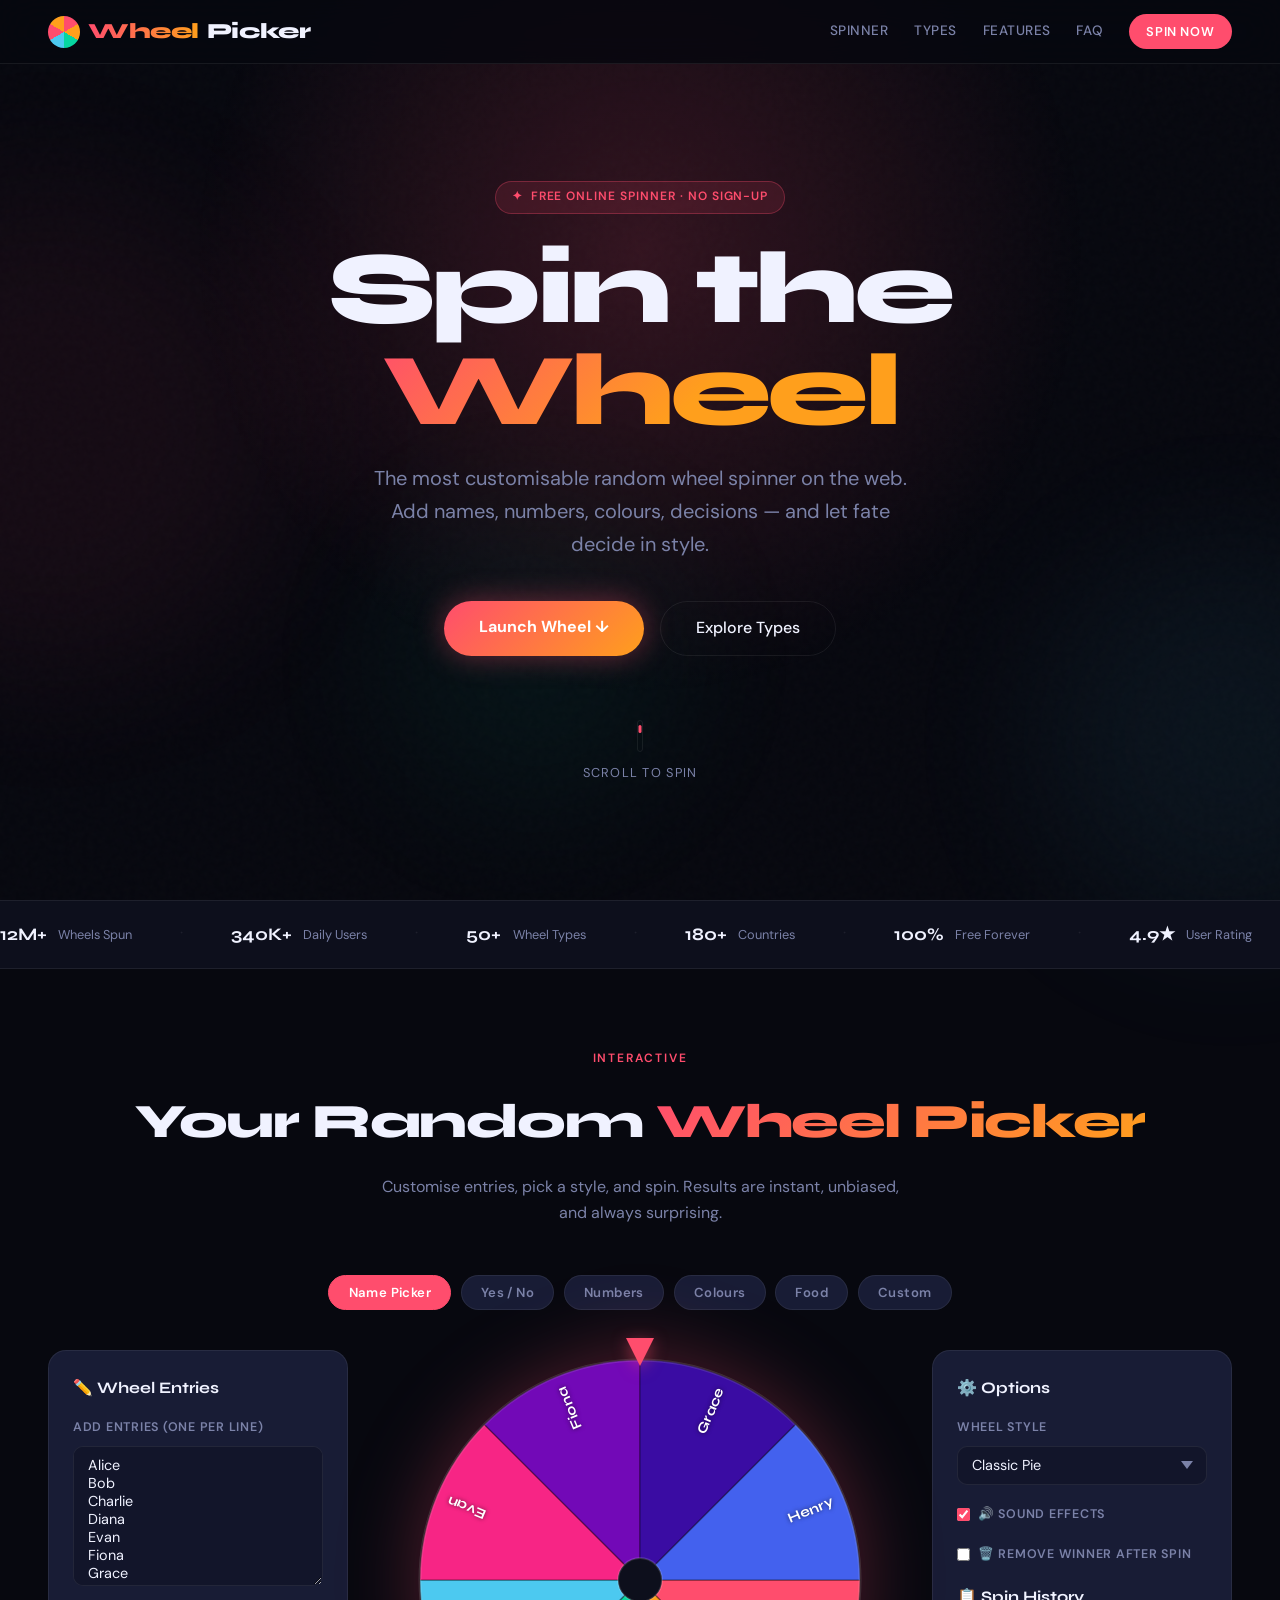
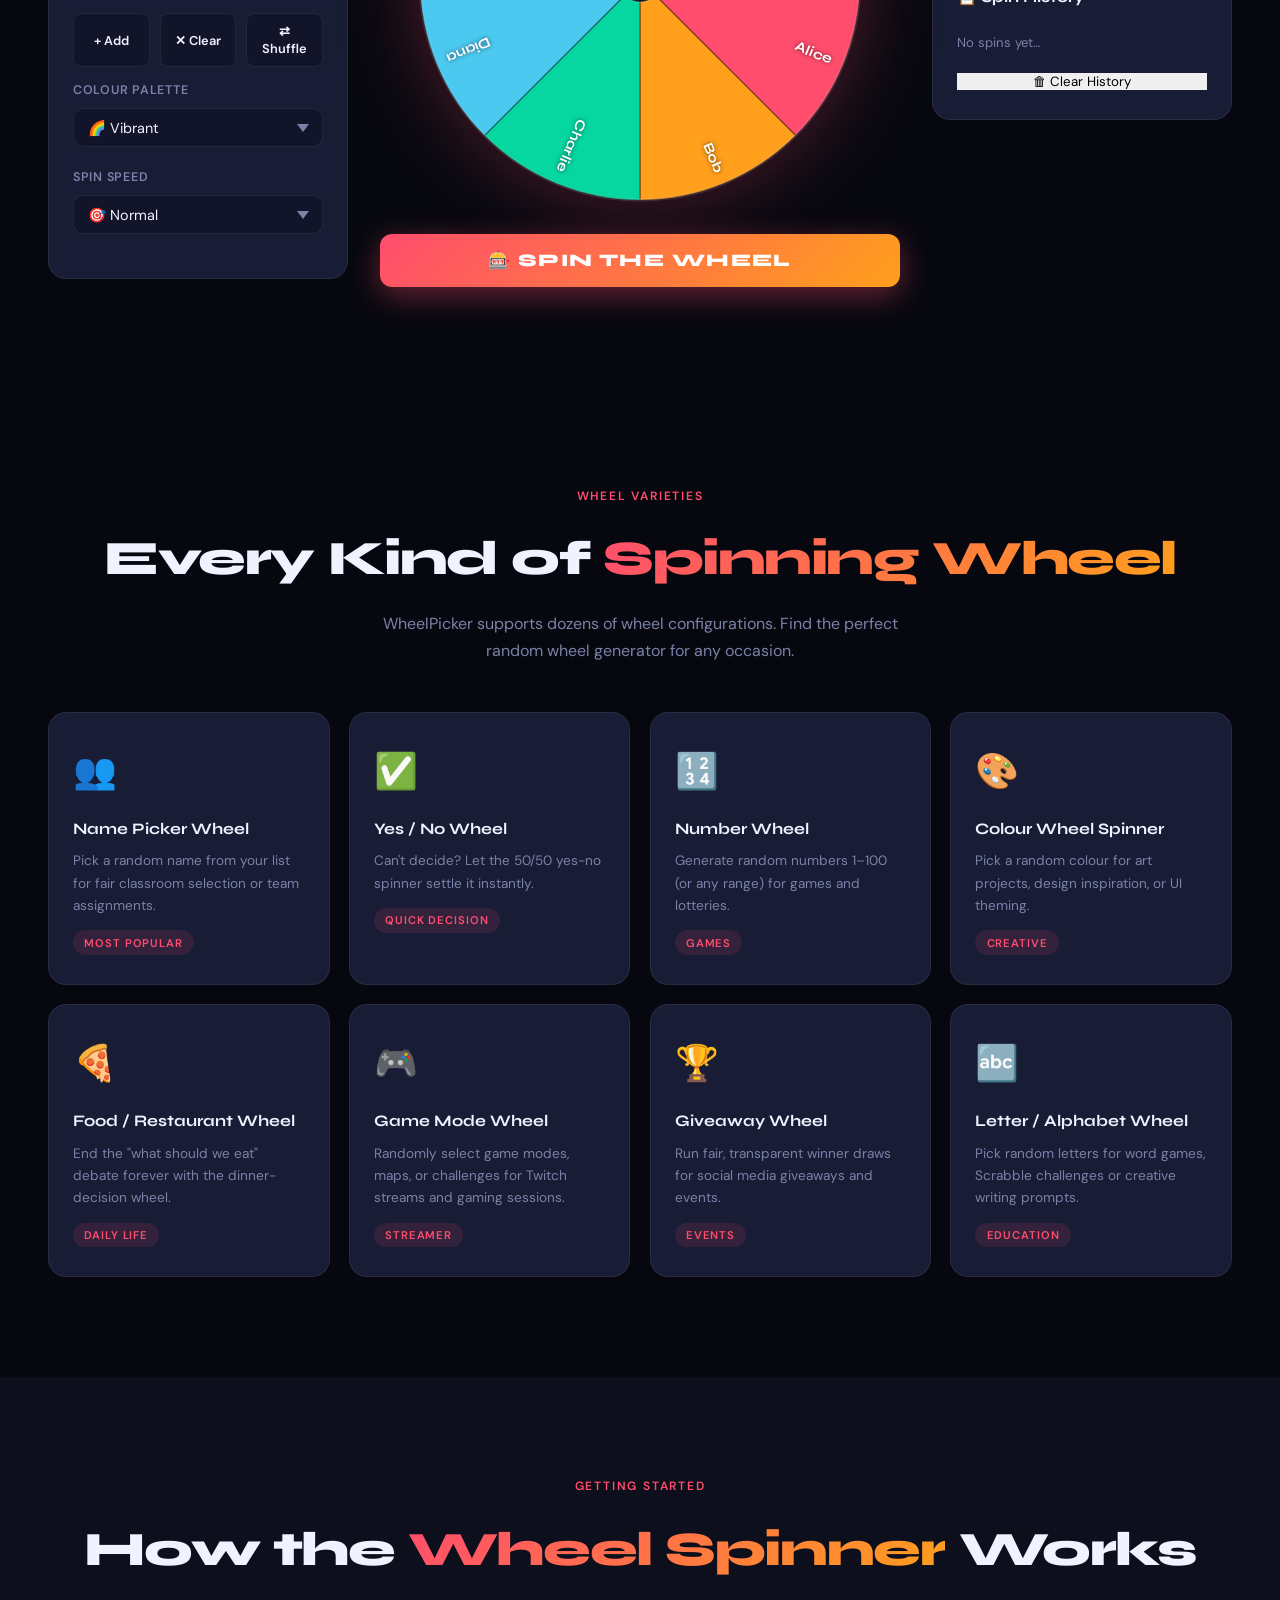
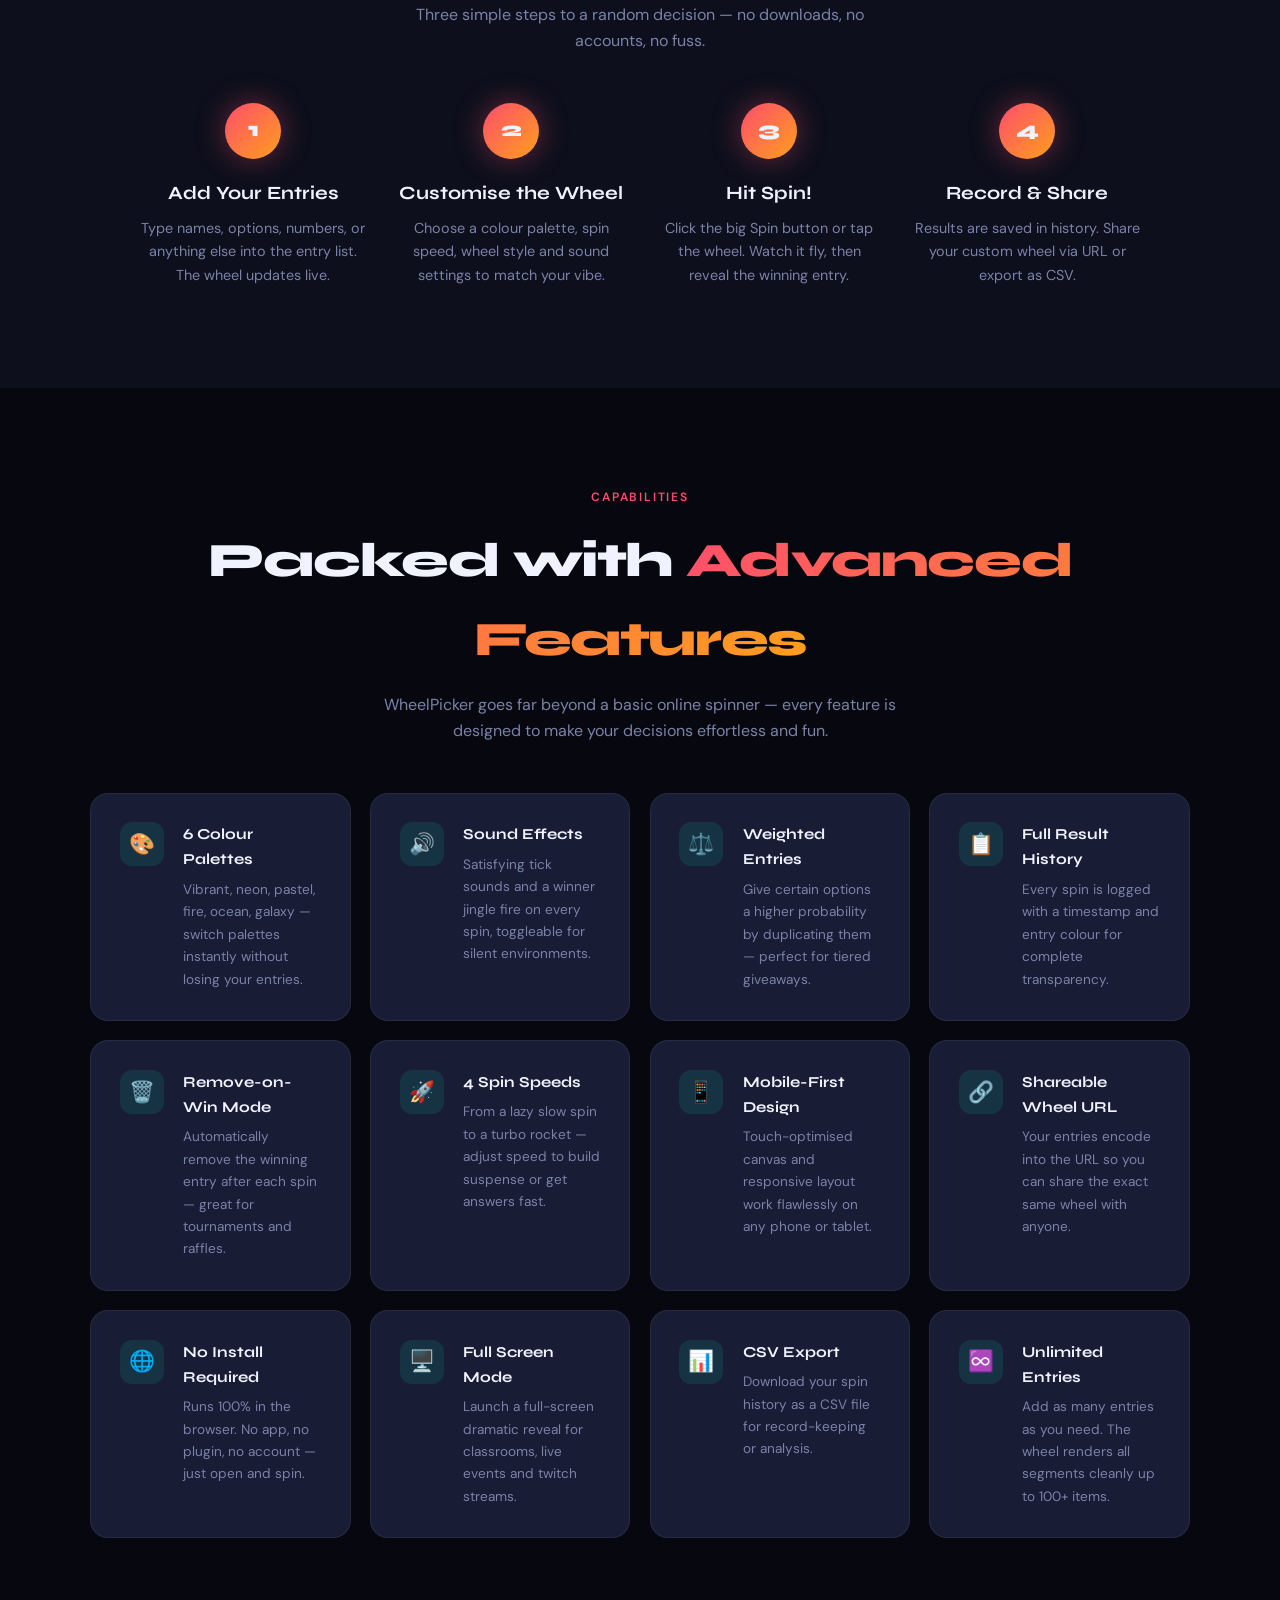
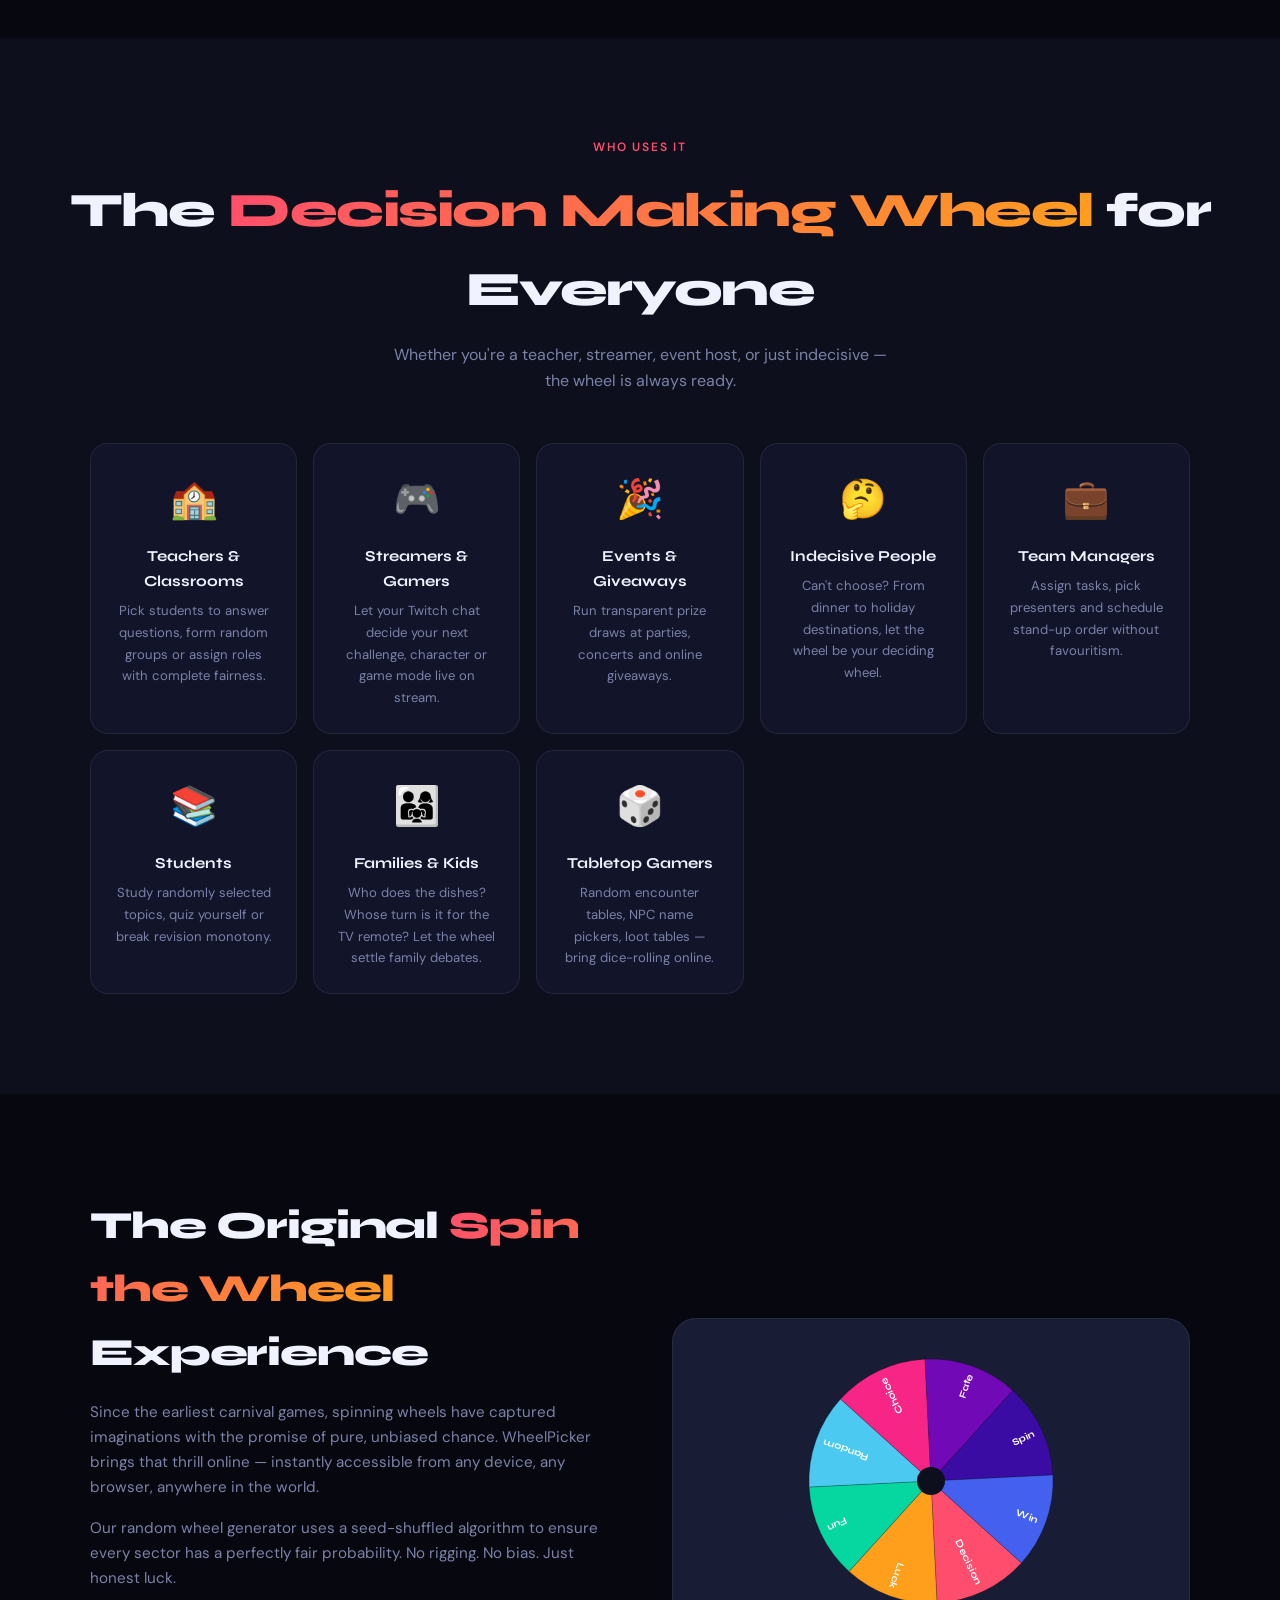
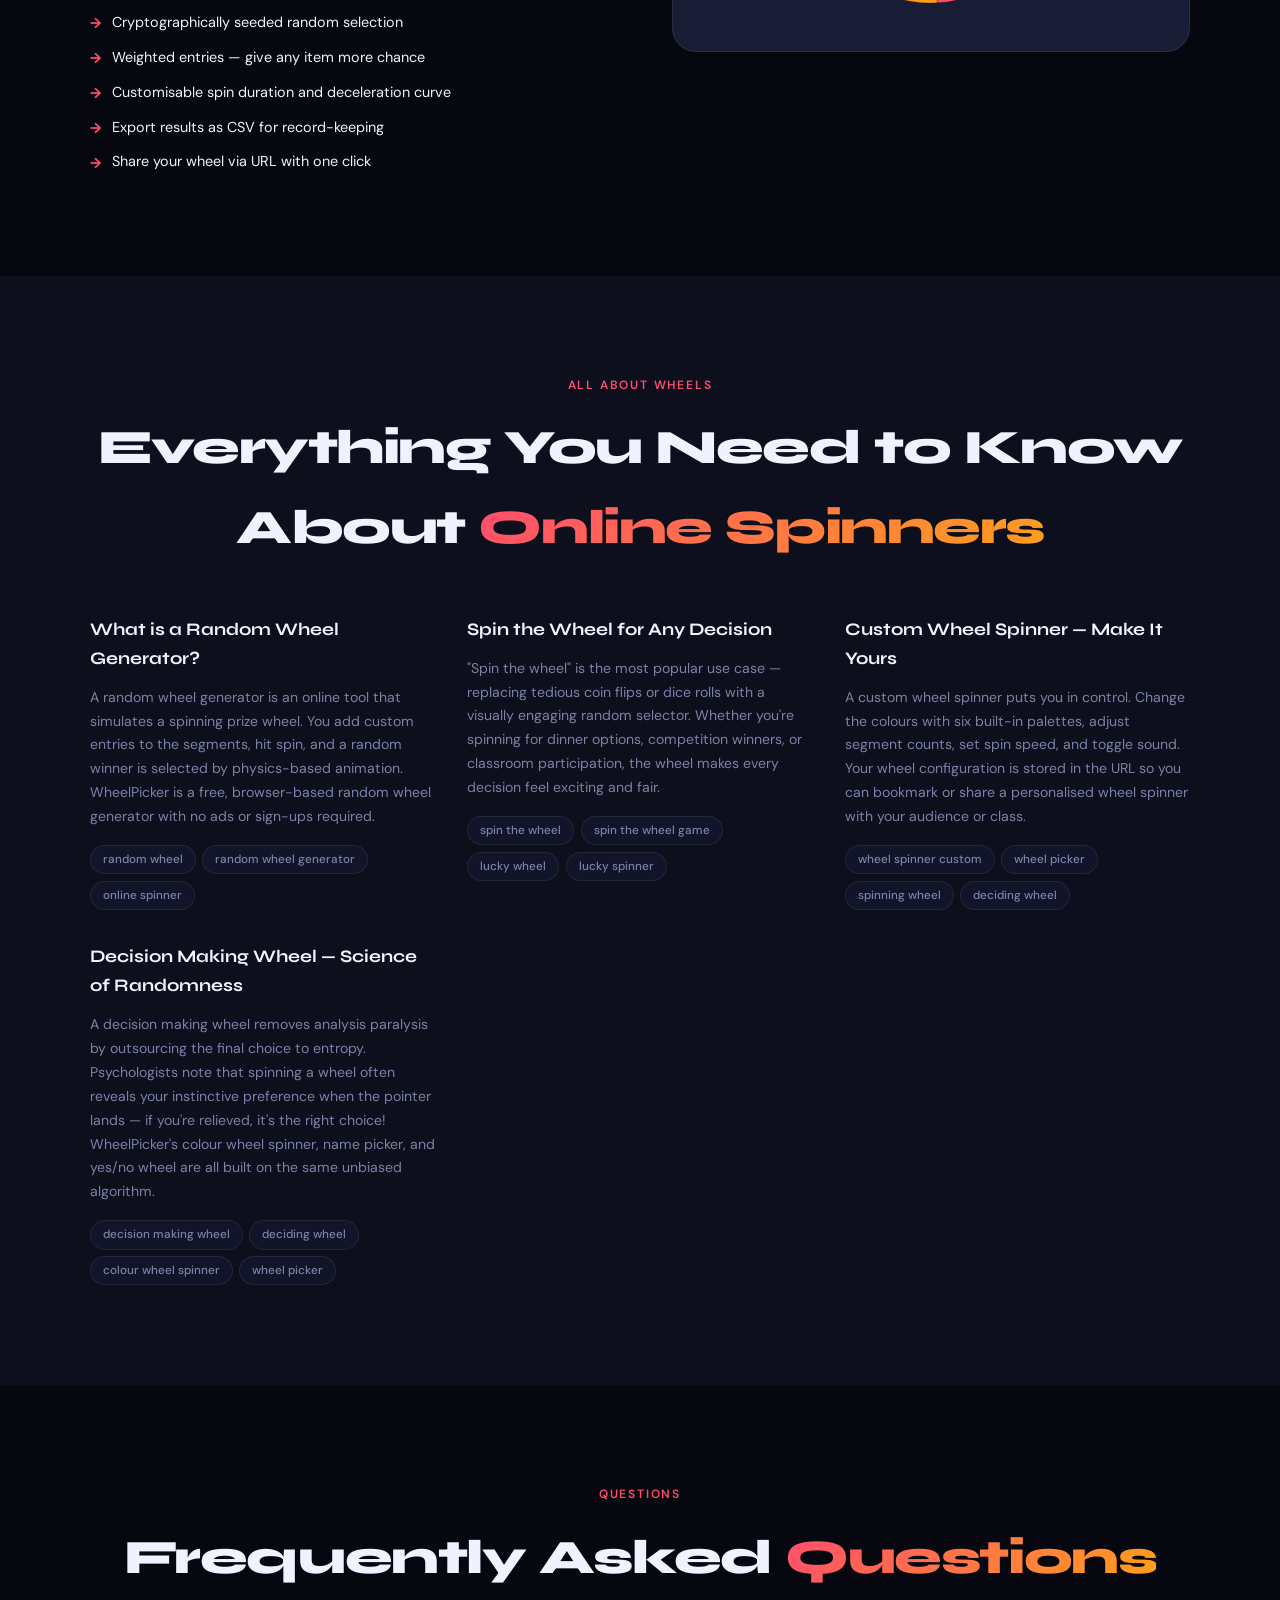
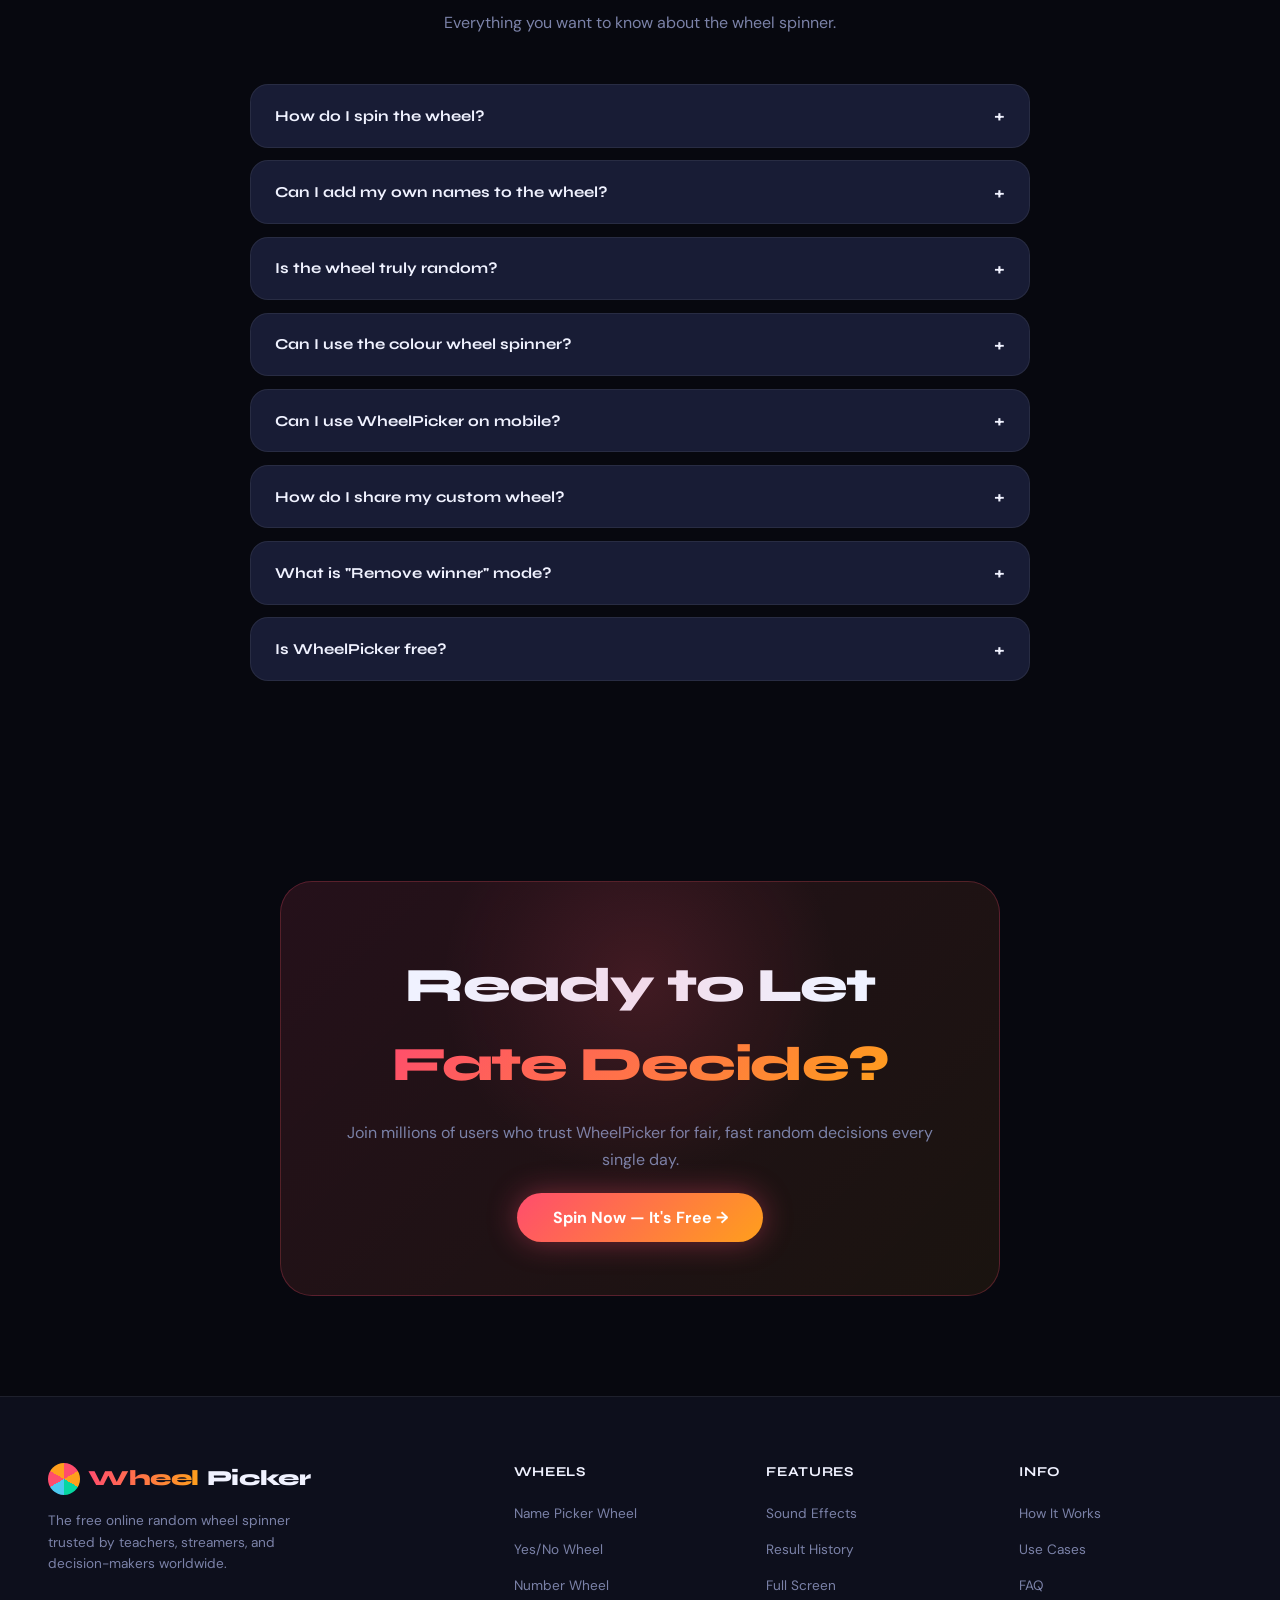
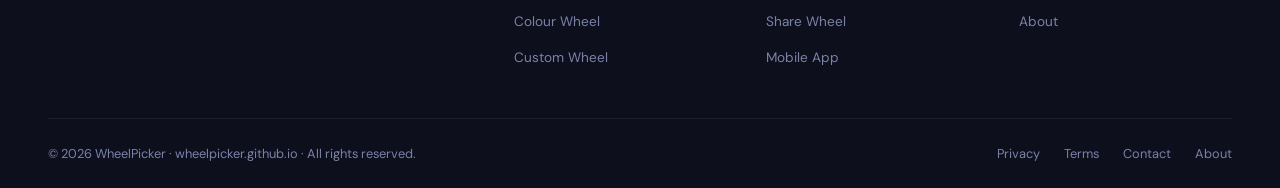
==== commit 508fc5fb: "Update index.html" ====
--- a/index.html
+++ b/index.html
@@ -776,87 +776,14 @@
 <!-- ── FOOTER (JS component) ──────────────────────────────── -->
 <footer id="site-footer"></footer>
 
+<script src="header.js"></script>
+<script src="footer.js"></script>
+
 <!-- ═══════════════════════════════════════════════════════════
      JAVASCRIPT
 ════════════════════════════════════════════════════════════ -->
 <script>
 /* ── HEADER COMPONENT ──────────────────────────────────────── */
-(function renderHeader() {
-  const links = [
-    { label: 'Spinner', href: '#spinner-app' },
-    { label: 'Types', href: '#wheel-types' },
-    { label: 'Features', href: '#features' },
-    { label: 'FAQ', href: '#faq' },
-  ];
-  const nav = links.map(l => `<a href="${l.href}">${l.label}</a>`).join('');
-  document.getElementById('site-header').innerHTML = `
-    <a href="/" class="logo">
-      <div class="logo-icon"></div>
-      <span>Wheel</span>Picker
-    </a>
-    <nav>${nav}<a href="#spinner-app" class="nav-cta">Spin Now</a></nav>
-    <button class="hamburger" id="hamburgerBtn" aria-label="Menu">
-      <span></span><span></span><span></span>
-    </button>`;
-
-  const mobileLinks = links.map(l => `<a href="${l.href}">${l.label}</a>`).join('');
-  document.getElementById('mobileNav').innerHTML = mobileLinks + `<a href="#spinner-app" class="btn-primary">Spin Now</a>`;
-
-  document.getElementById('hamburgerBtn').addEventListener('click', () => {
-    document.getElementById('mobileNav').classList.toggle('open');
-  });
-  document.querySelectorAll('#mobileNav a').forEach(a => {
-    a.addEventListener('click', () => document.getElementById('mobileNav').classList.remove('open'));
-  });
-})();
-
-/* ── FOOTER COMPONENT ──────────────────────────────────────── */
-(function renderFooter() {
-  document.getElementById('site-footer').innerHTML = `
-    <div class="footer-grid">
-      <div class="footer-brand">
-        <div class="logo"><div class="logo-icon"></div><span>Wheel</span>Picker</div>
-        <p>The free online random wheel spinner trusted by teachers, streamers, and decision-makers worldwide.</p>
-      </div>
-      <div class="footer-col">
-        <h4>Wheels</h4>
-        <ul>
-          <li><a href="#spinner-app">Name Picker Wheel</a></li>
-          <li><a href="#spinner-app">Yes/No Wheel</a></li>
-          <li><a href="#spinner-app">Number Wheel</a></li>
-          <li><a href="#spinner-app">Colour Wheel</a></li>
-          <li><a href="#spinner-app">Custom Wheel</a></li>
-        </ul>
-      </div>
-      <div class="footer-col">
-        <h4>Features</h4>
-        <ul>
-          <li><a href="#features">Sound Effects</a></li>
-          <li><a href="#features">Result History</a></li>
-          <li><a href="#features">Full Screen</a></li>
-          <li><a href="#features">Share Wheel</a></li>
-          <li><a href="#features">Mobile App</a></li>
-        </ul>
-      </div>
-      <div class="footer-col">
-        <h4>Info</h4>
-        <ul>
-          <li><a href="#how-it-works">How It Works</a></li>
-          <li><a href="#use-cases">Use Cases</a></li>
-          <li><a href="#faq">FAQ</a></li>
-          <li><a href="#seo-content">About</a></li>
-        </ul>
-      </div>
-    </div>
-    <div class="footer-bottom">
-      <p>© ${new Date().getFullYear()} WheelPicker · wheelpicker.github.io · All rights reserved.</p>
-      <div class="footer-links">
-        <a href="#">Privacy</a>
-        <a href="#">Terms</a>
-        <a href="#">Contact</a>
-      </div>
-    </div>`;
-})();
 
 /* ── STATS TICKER ──────────────────────────────────────────── */
 (function renderStats() {
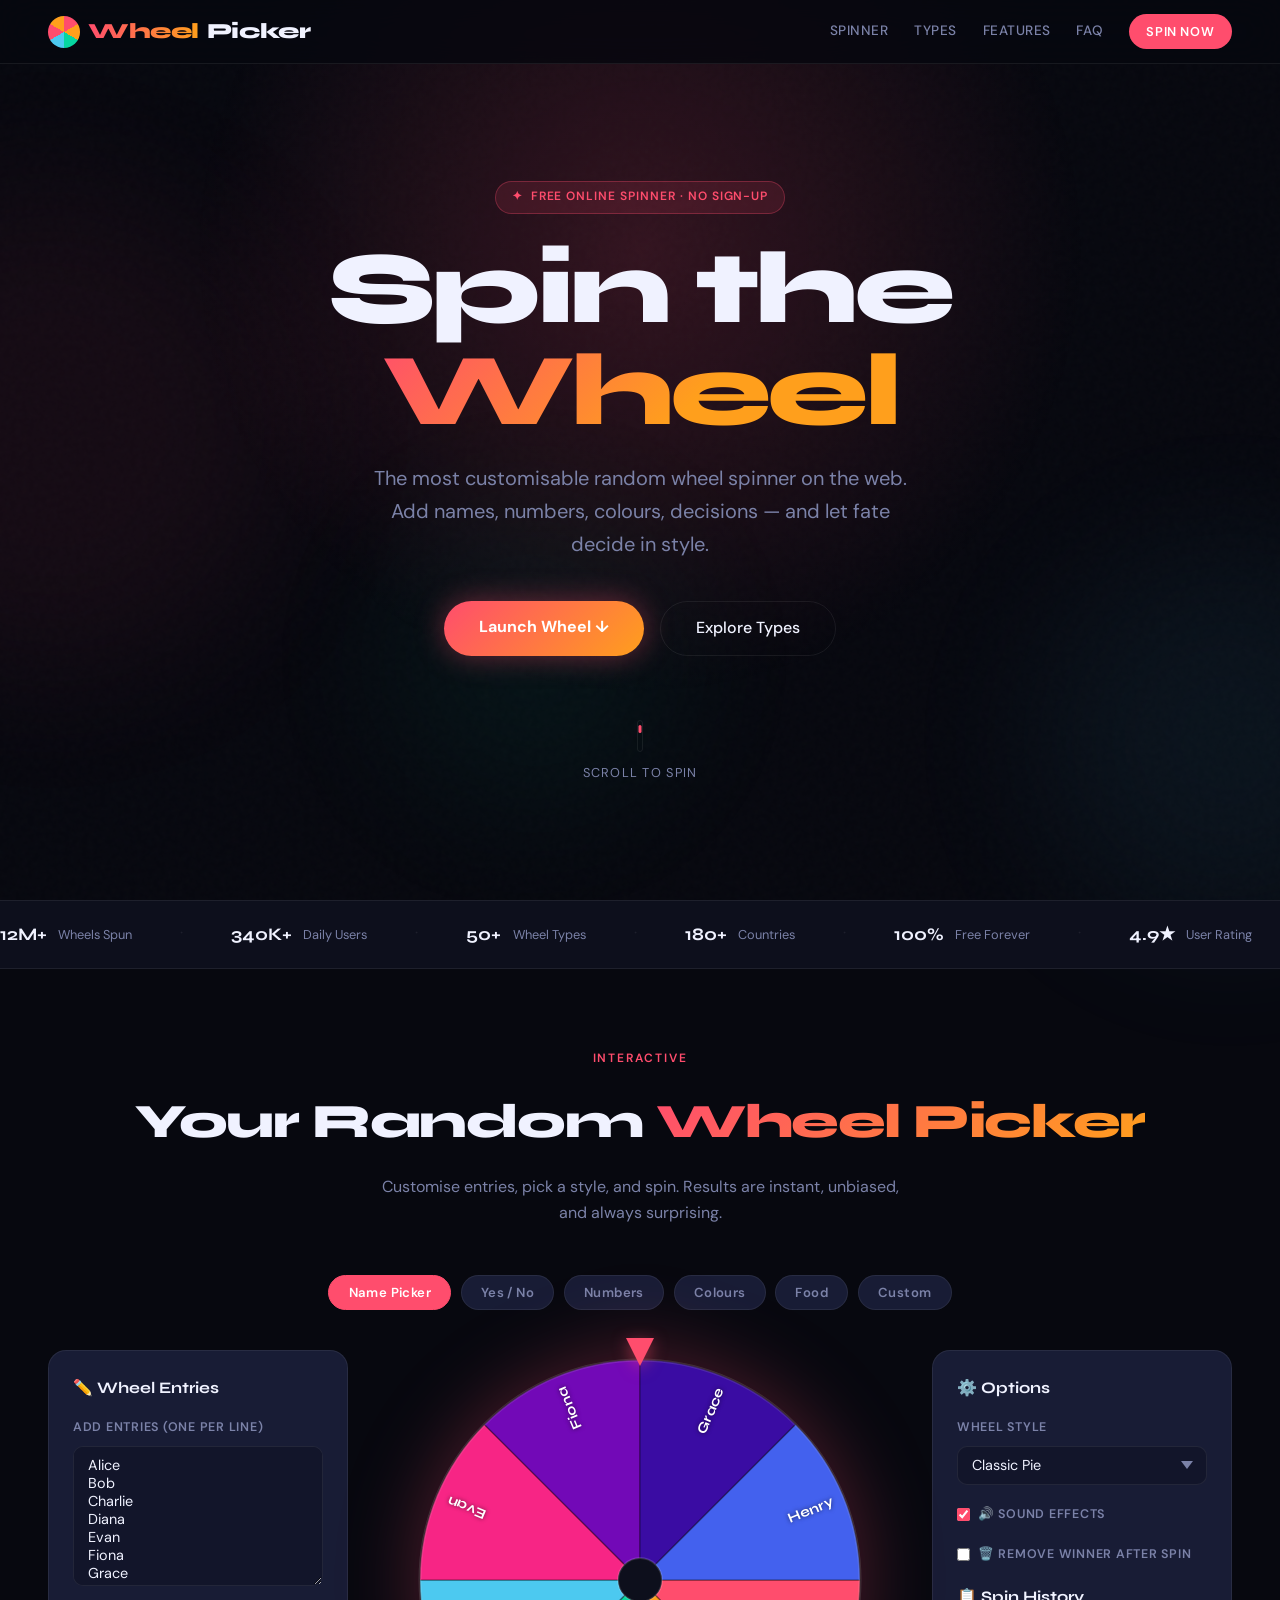
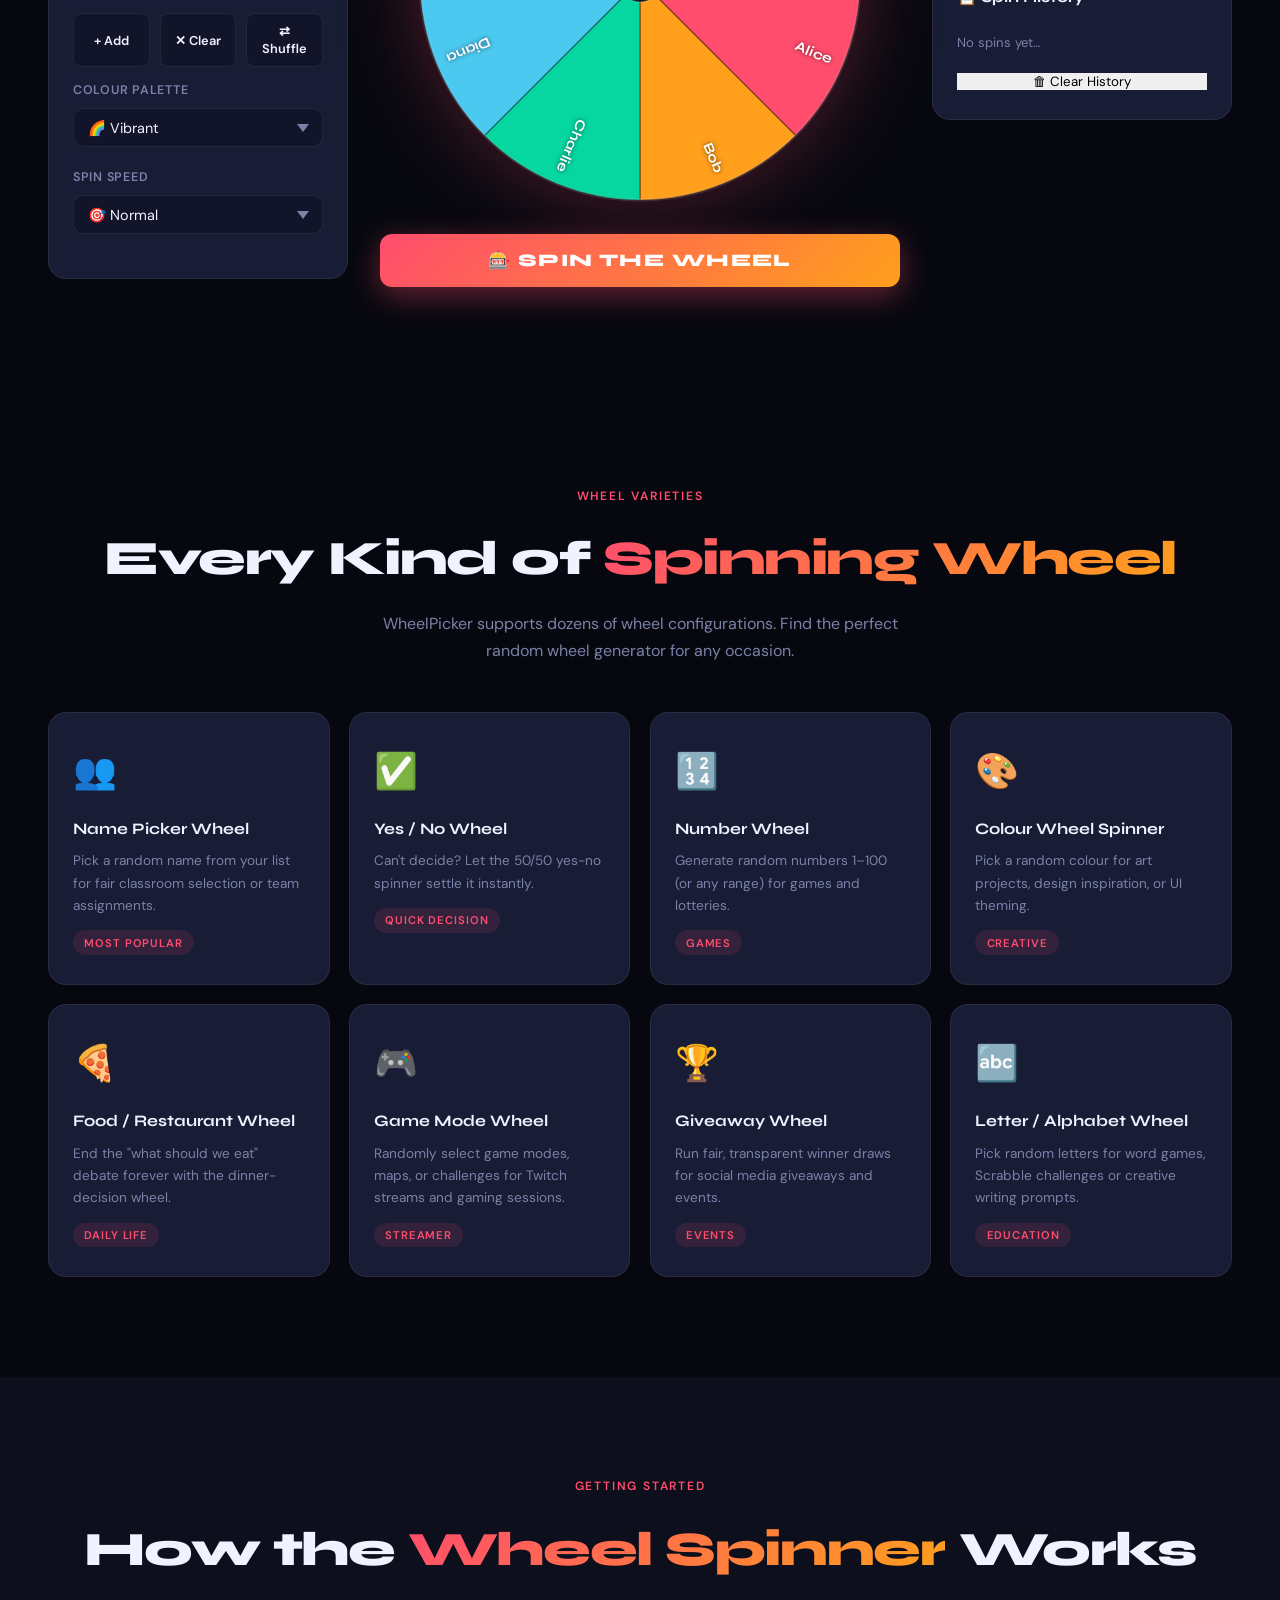
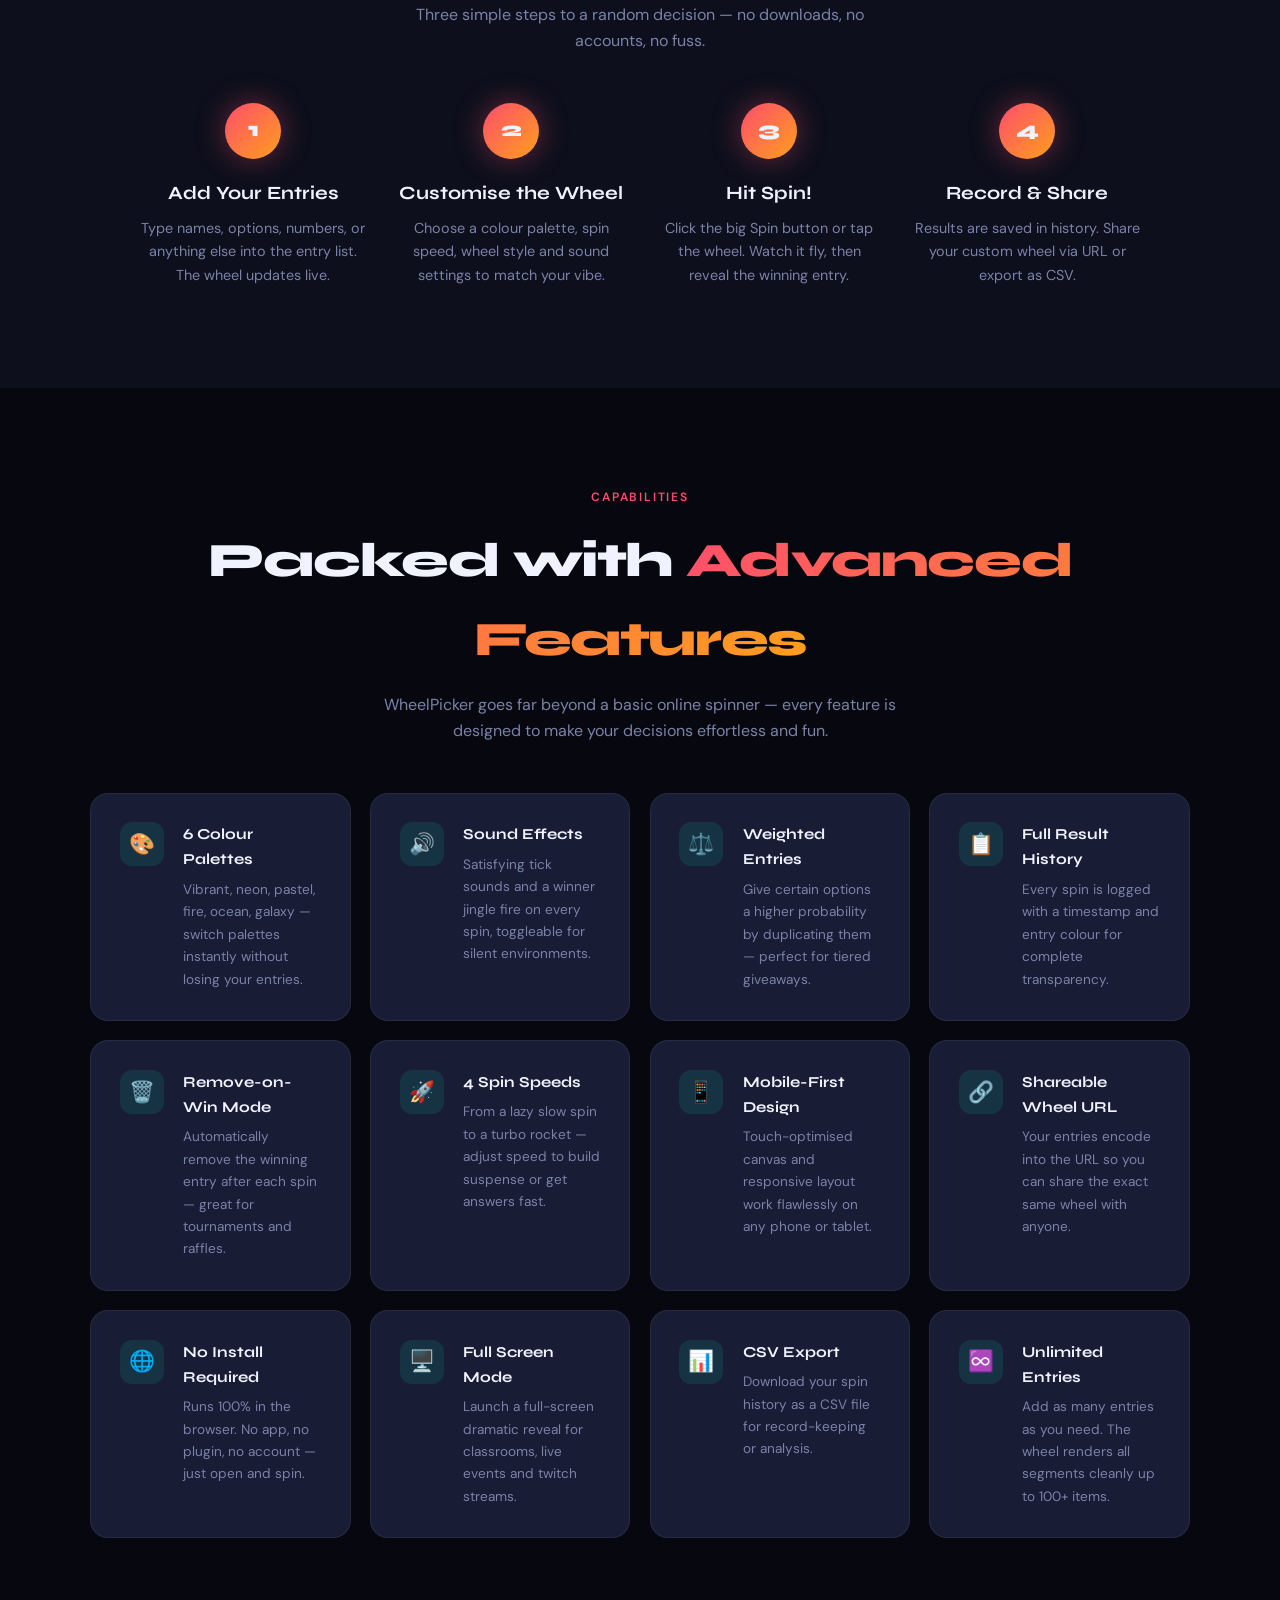
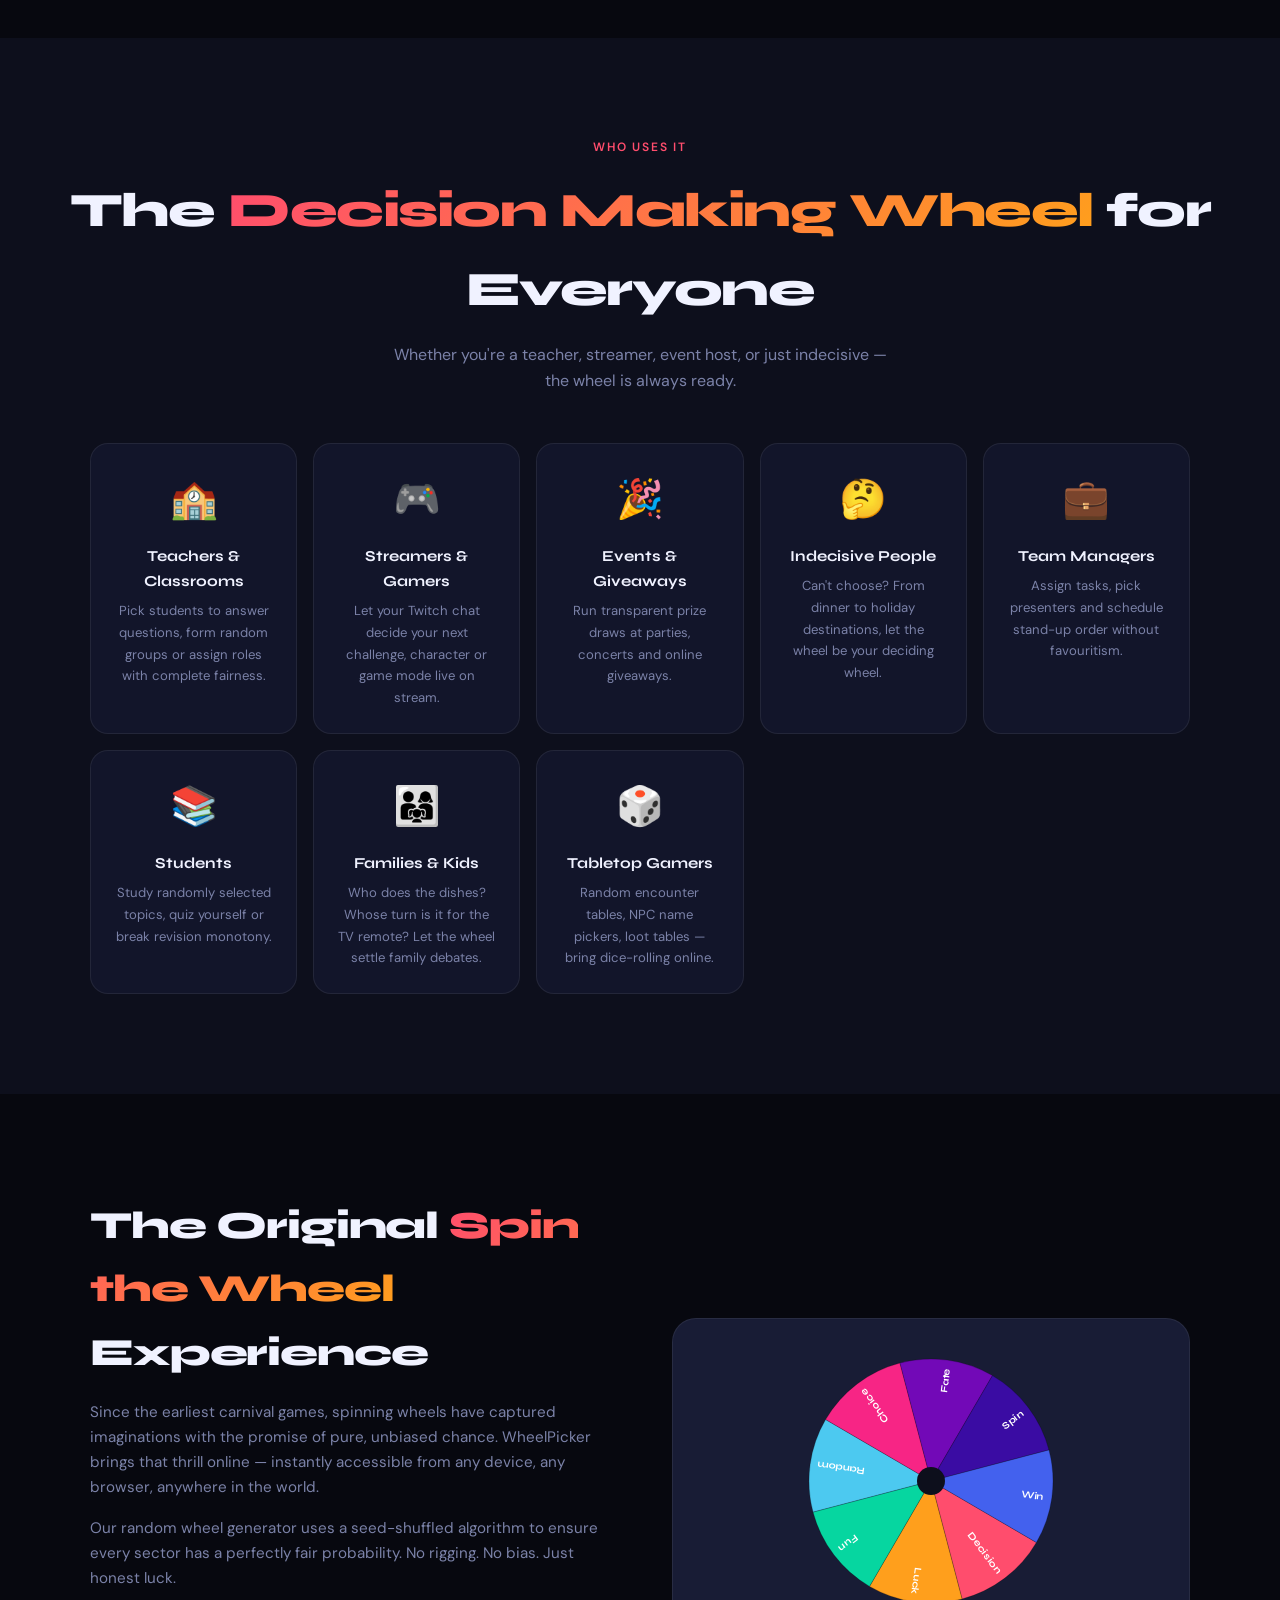
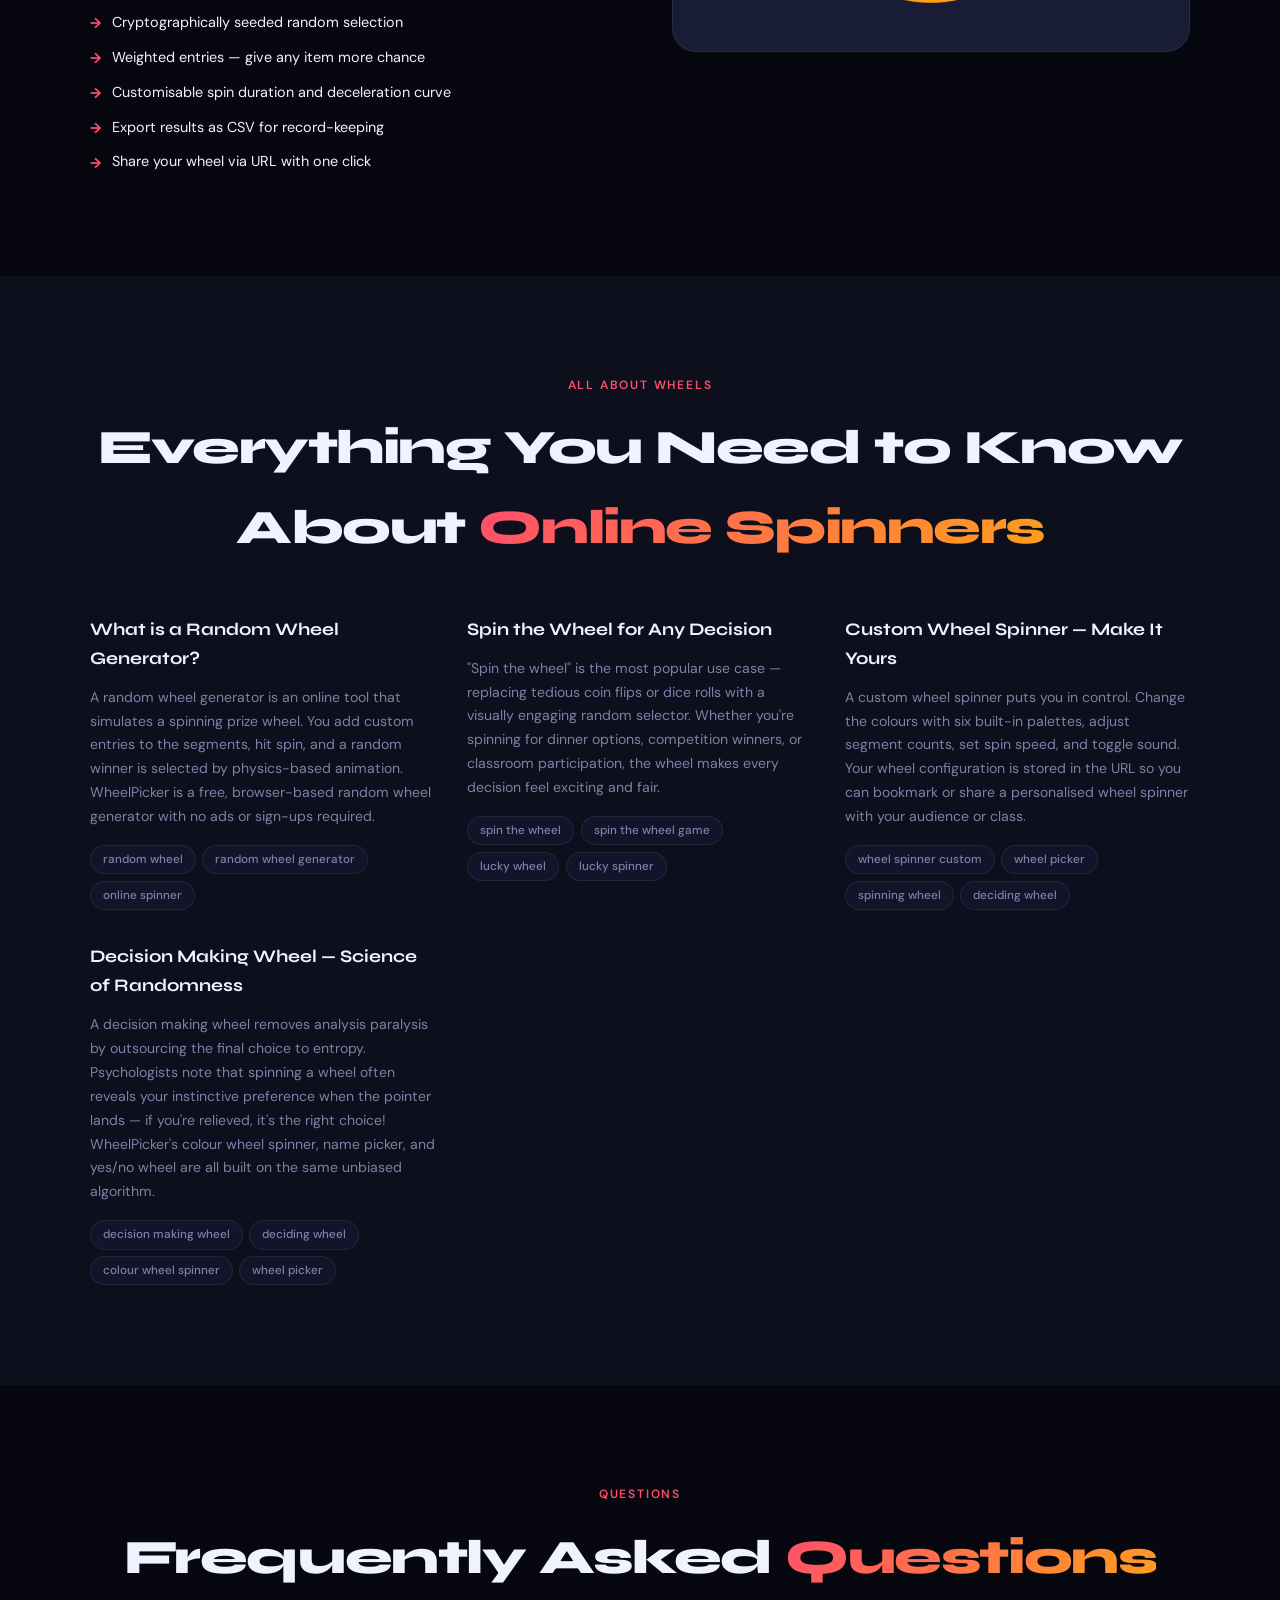
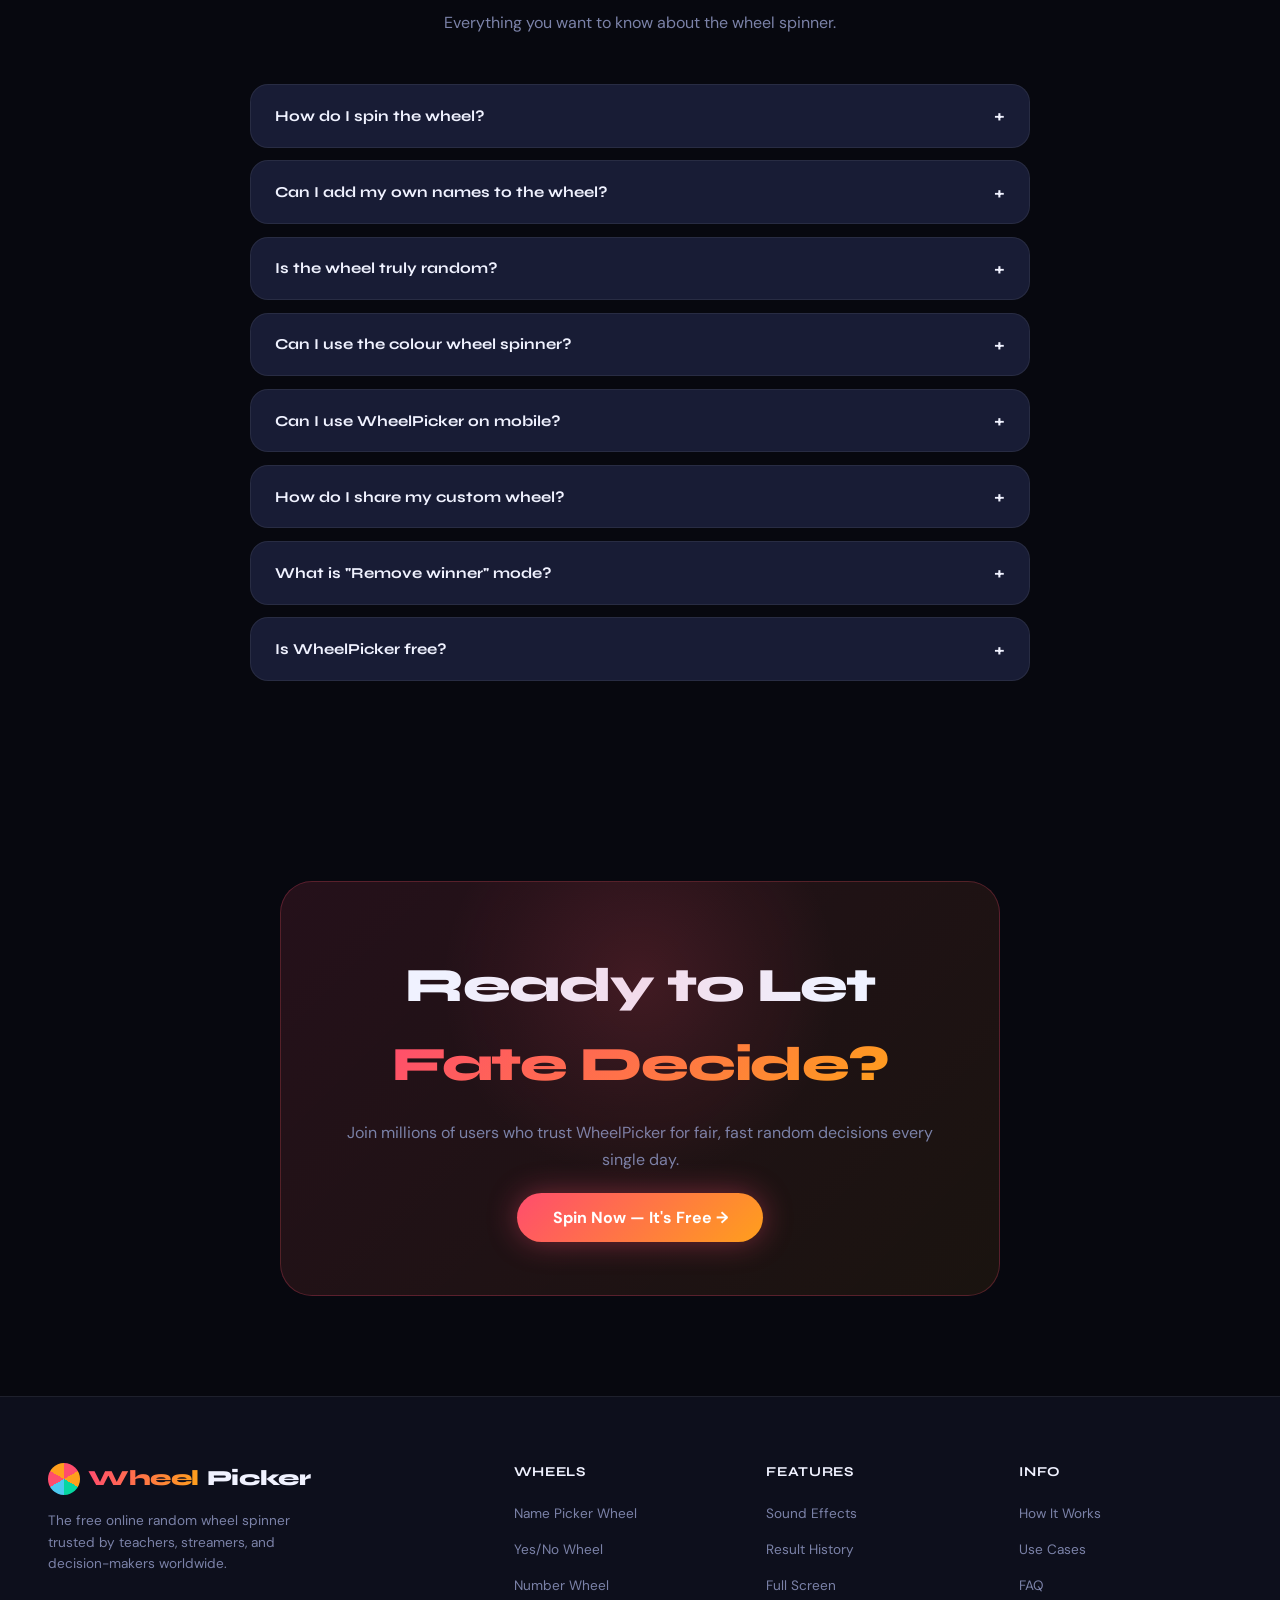
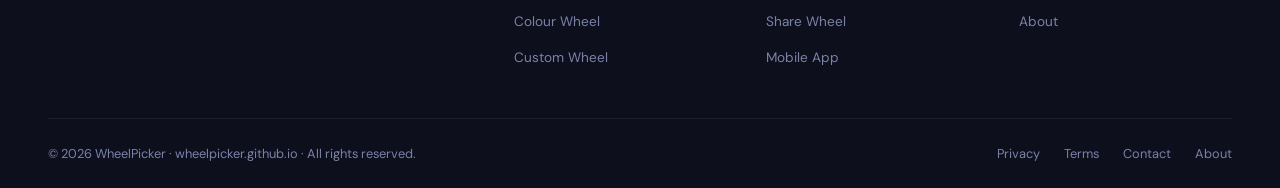
==== commit e4c461f3: "Update index.html" ====
--- a/index.html
+++ b/index.html
@@ -1,6 +1,15 @@
 <!DOCTYPE html>
 <html lang="en">
 <head>
+  <!-- Google tag (gtag.js) -->
+<script async src="https://www.googletagmanager.com/gtag/js?id=G-CJ5ZWS7JJD"></script>
+<script>
+  window.dataLayer = window.dataLayer || [];
+  function gtag(){dataLayer.push(arguments);}
+  gtag('js', new Date());
+
+  gtag('config', 'G-CJ5ZWS7JJD');
+</script>
   <meta charset="UTF-8" />
   <meta name="viewport" content="width=device-width, initial-scale=1.0" />
   <title>Spin the Wheel – Free Online Random Wheel Spinner | WheelPicker</title>
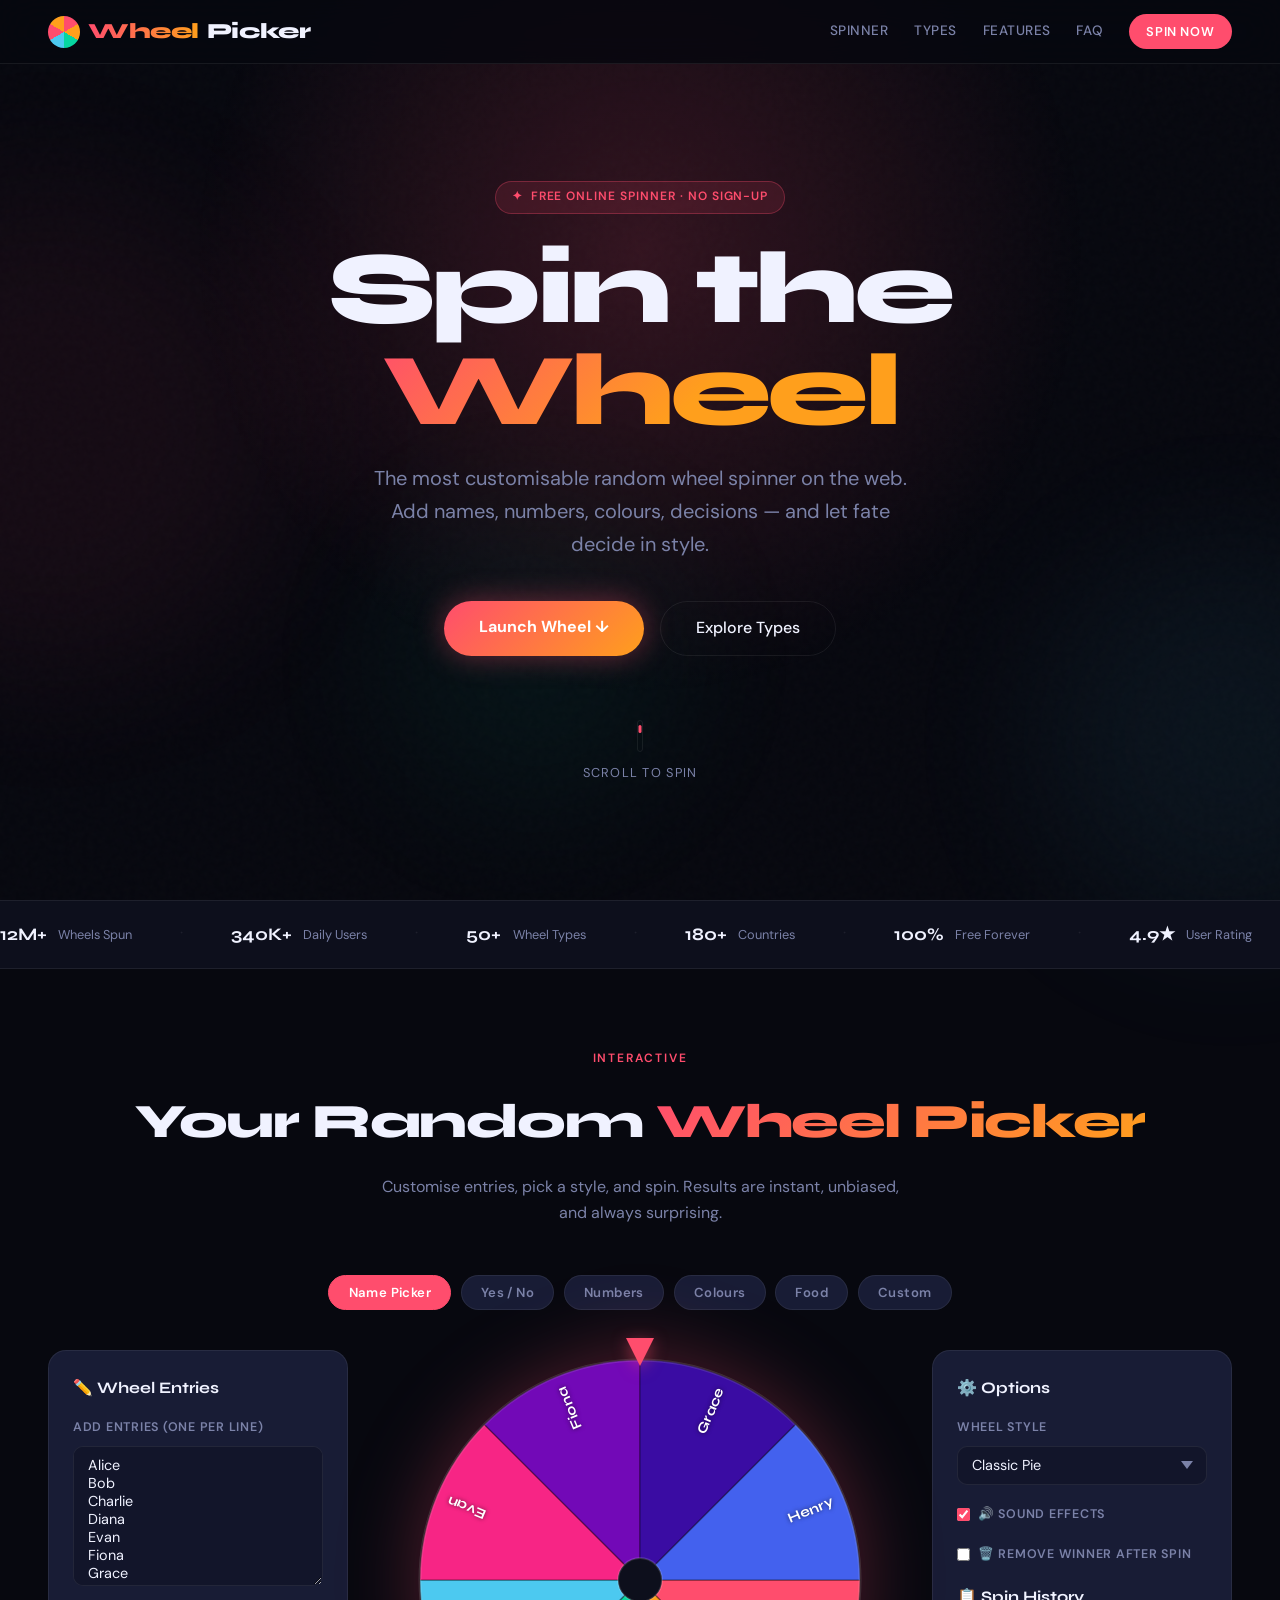
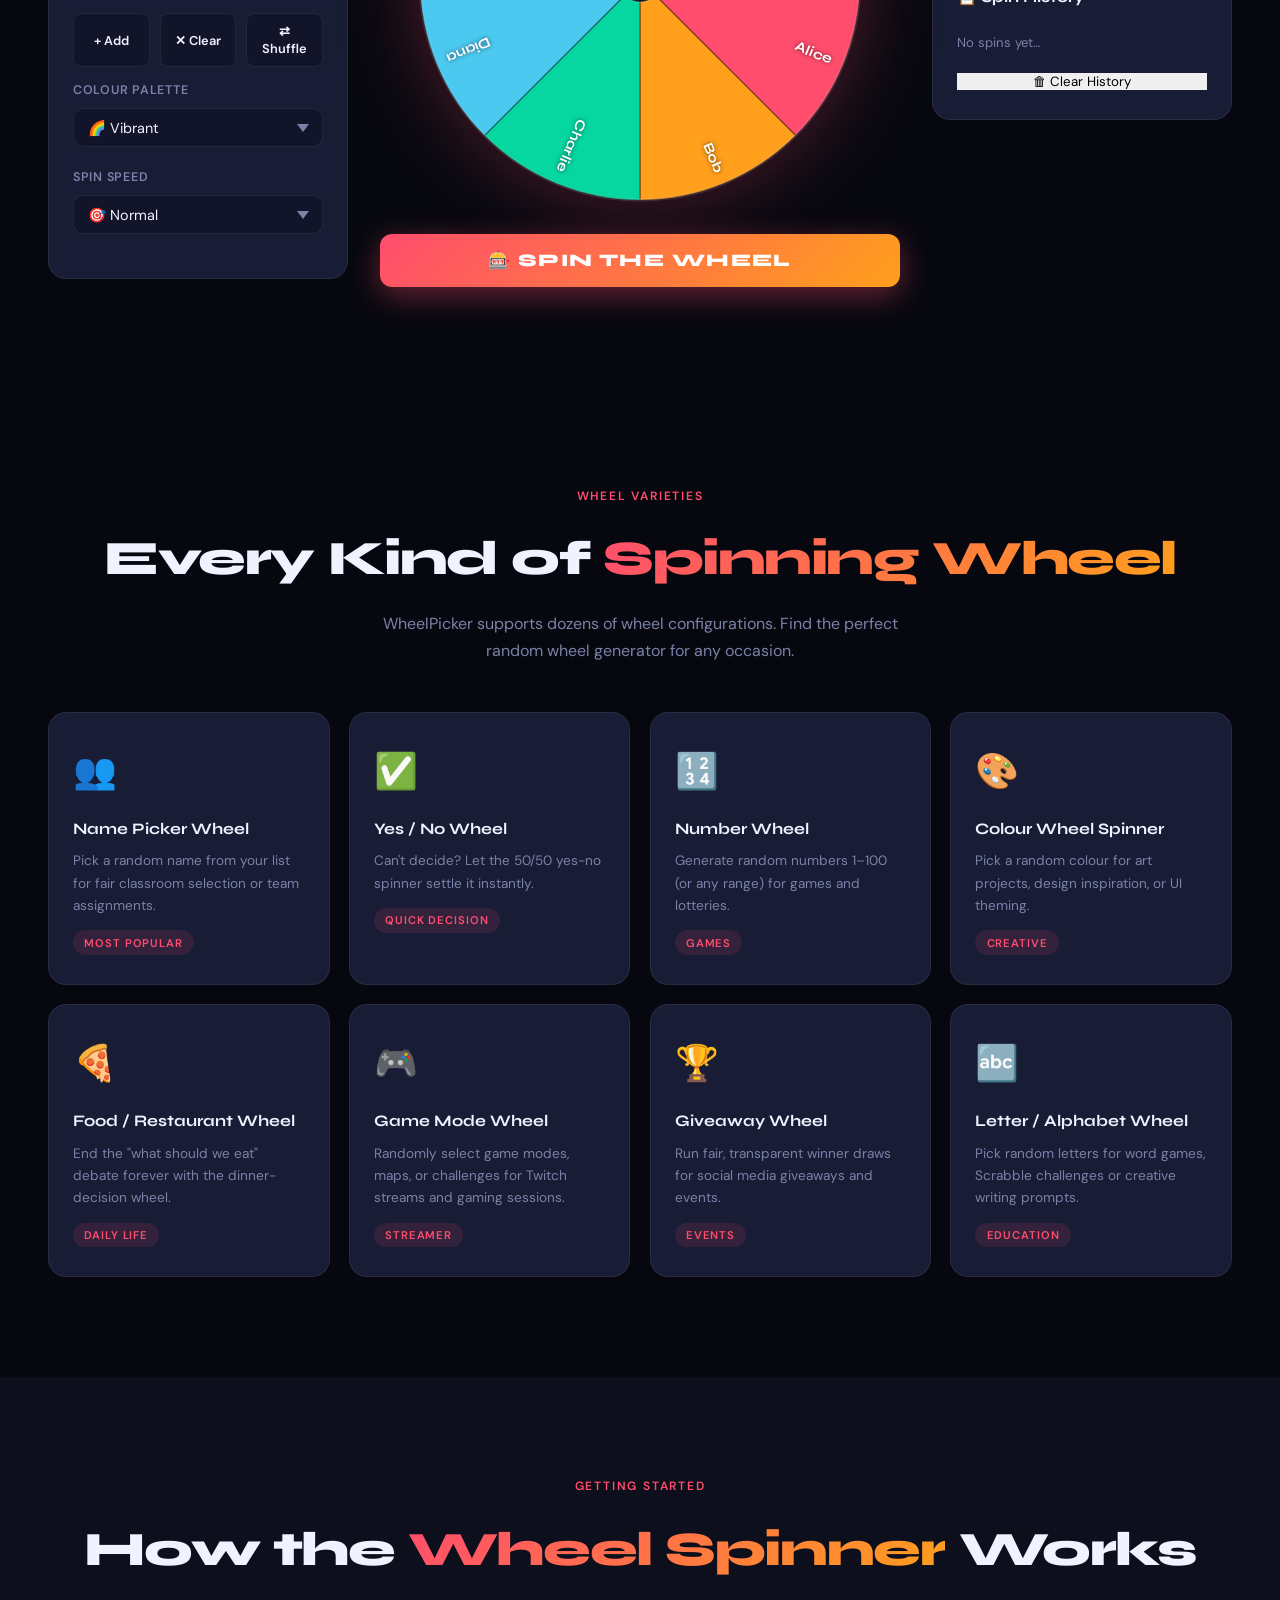
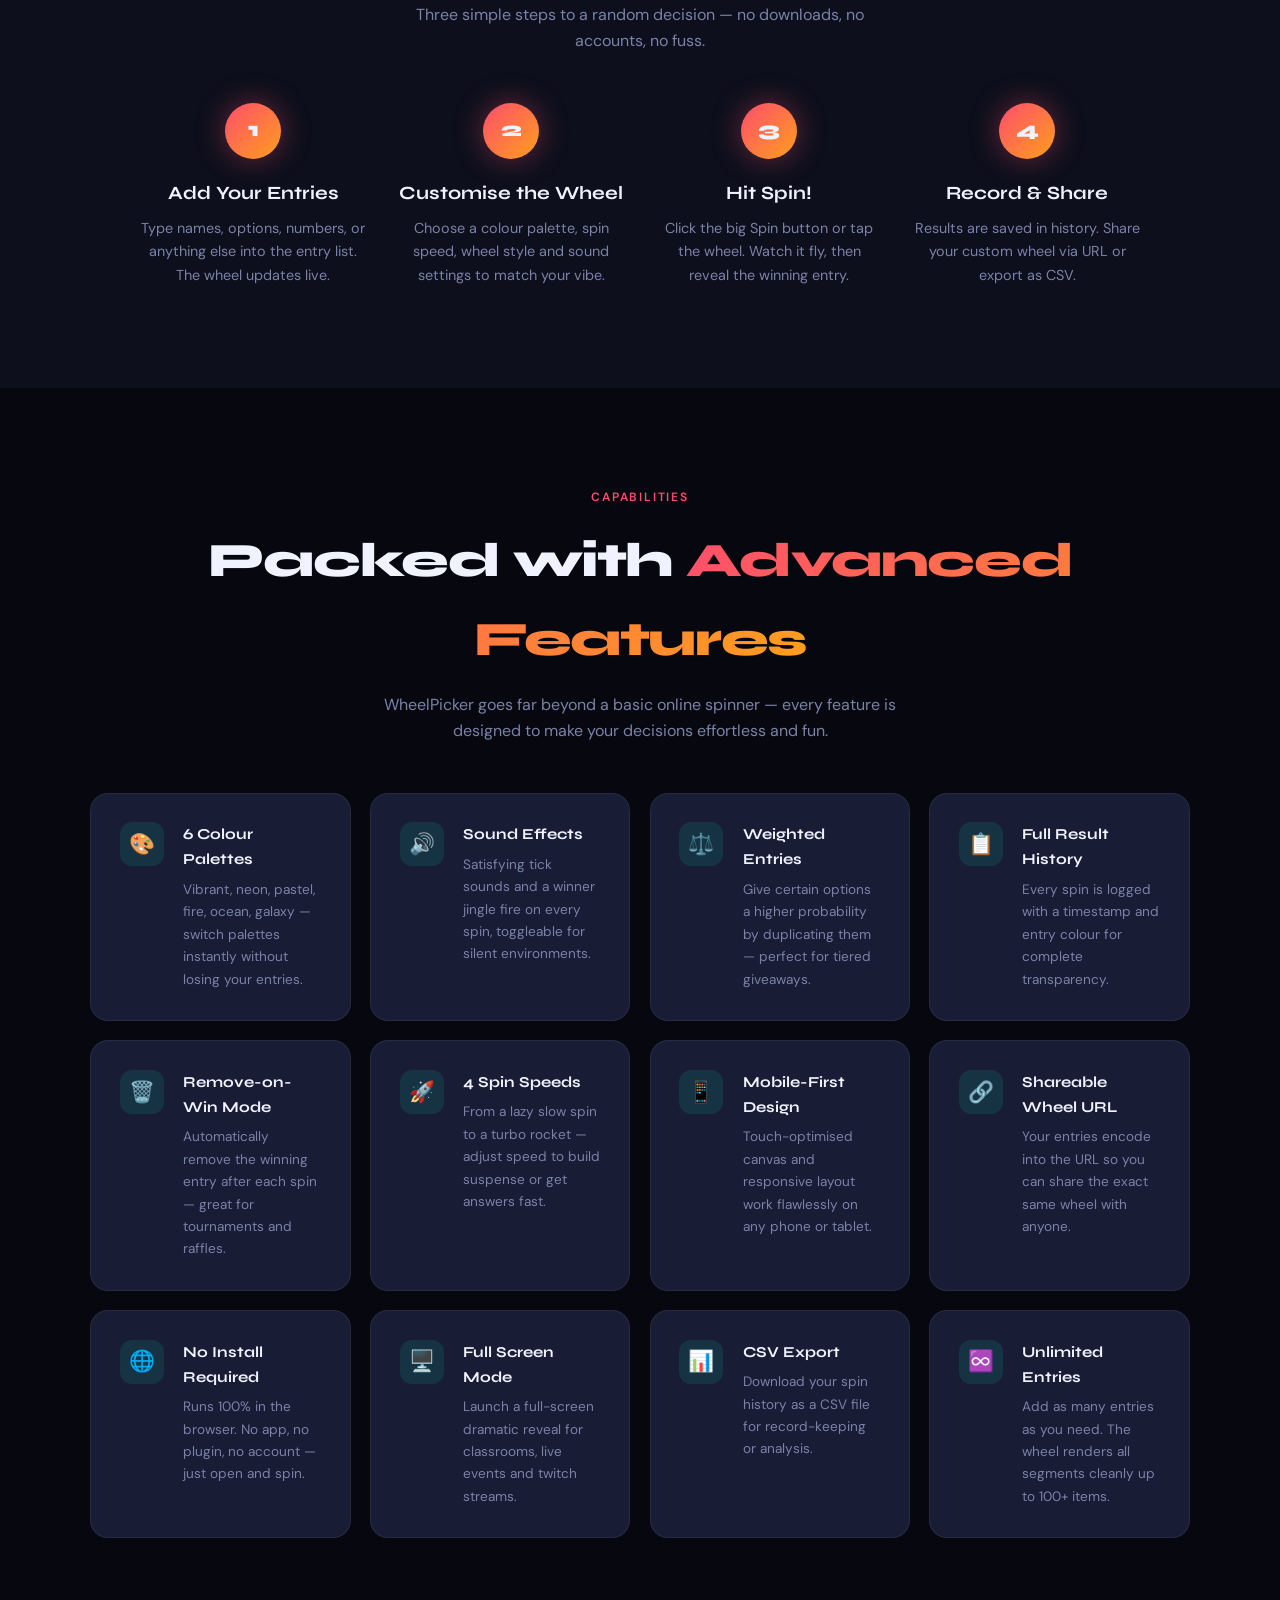
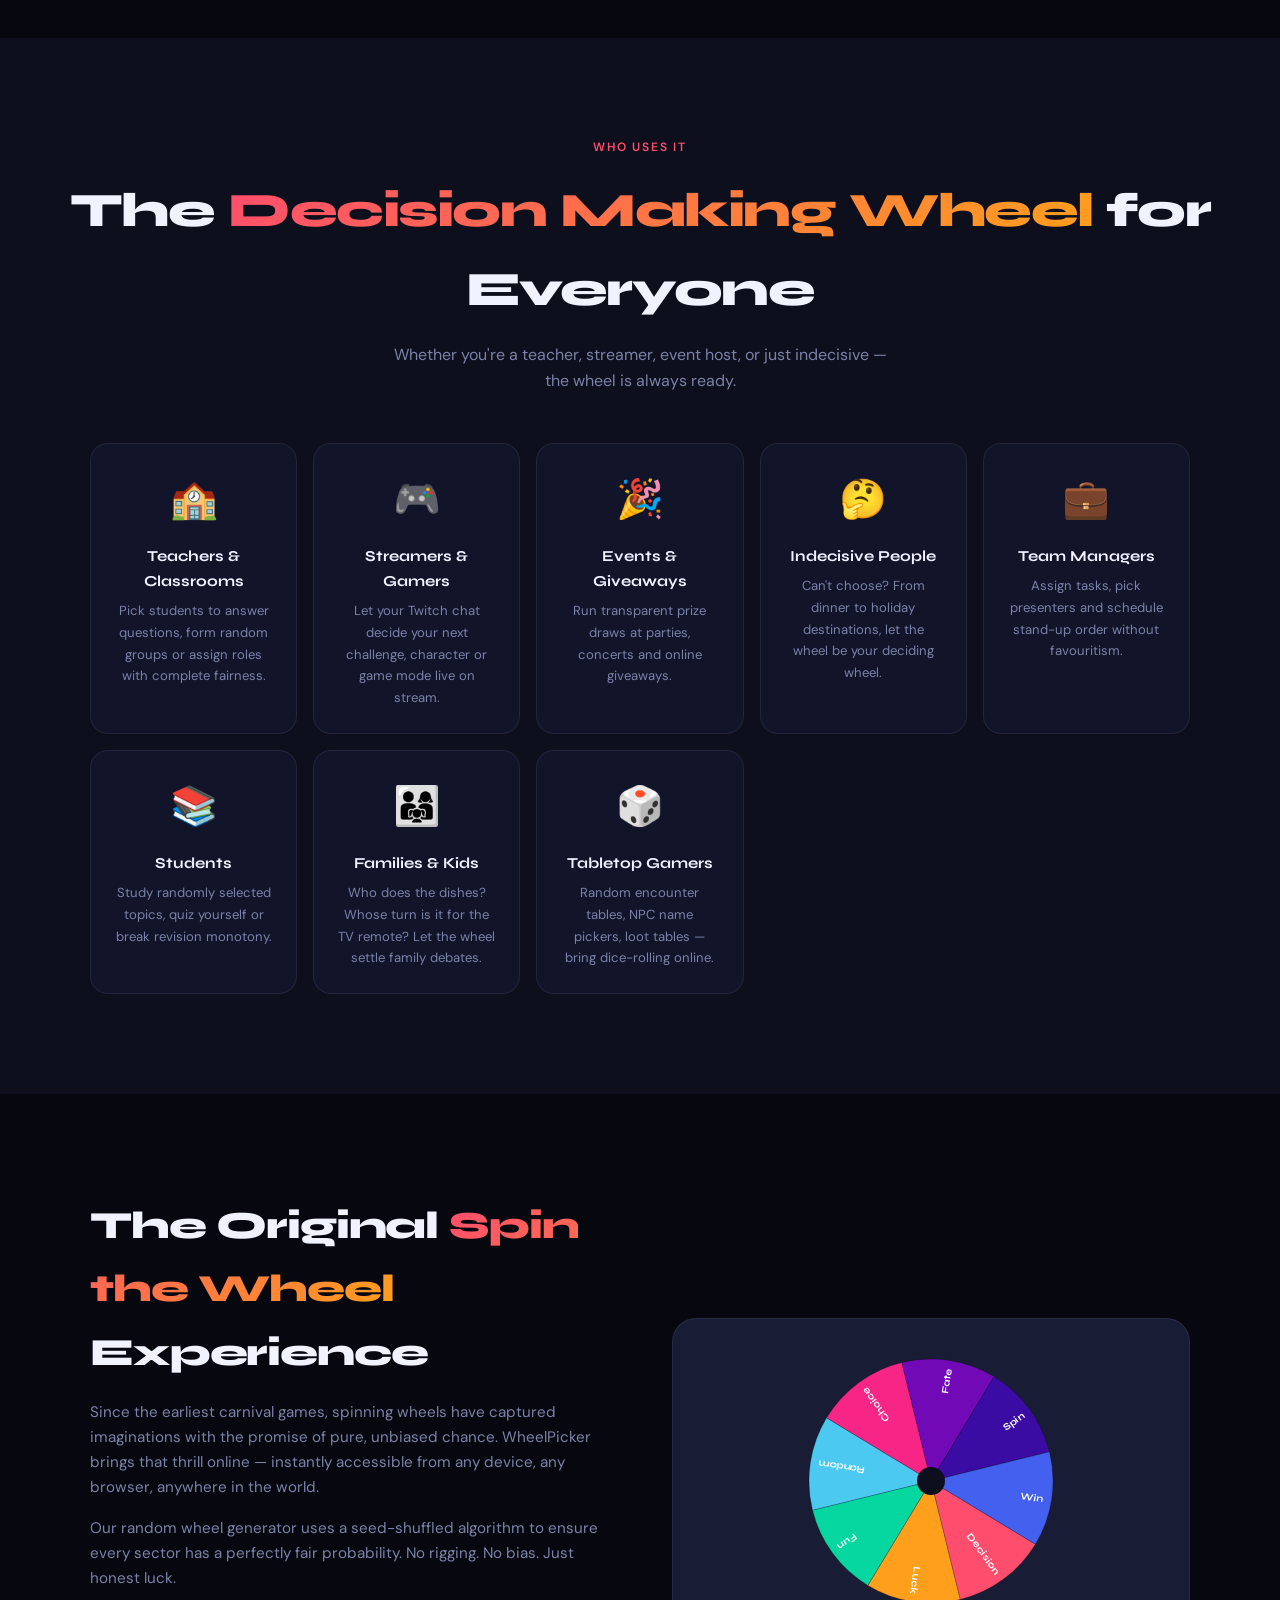
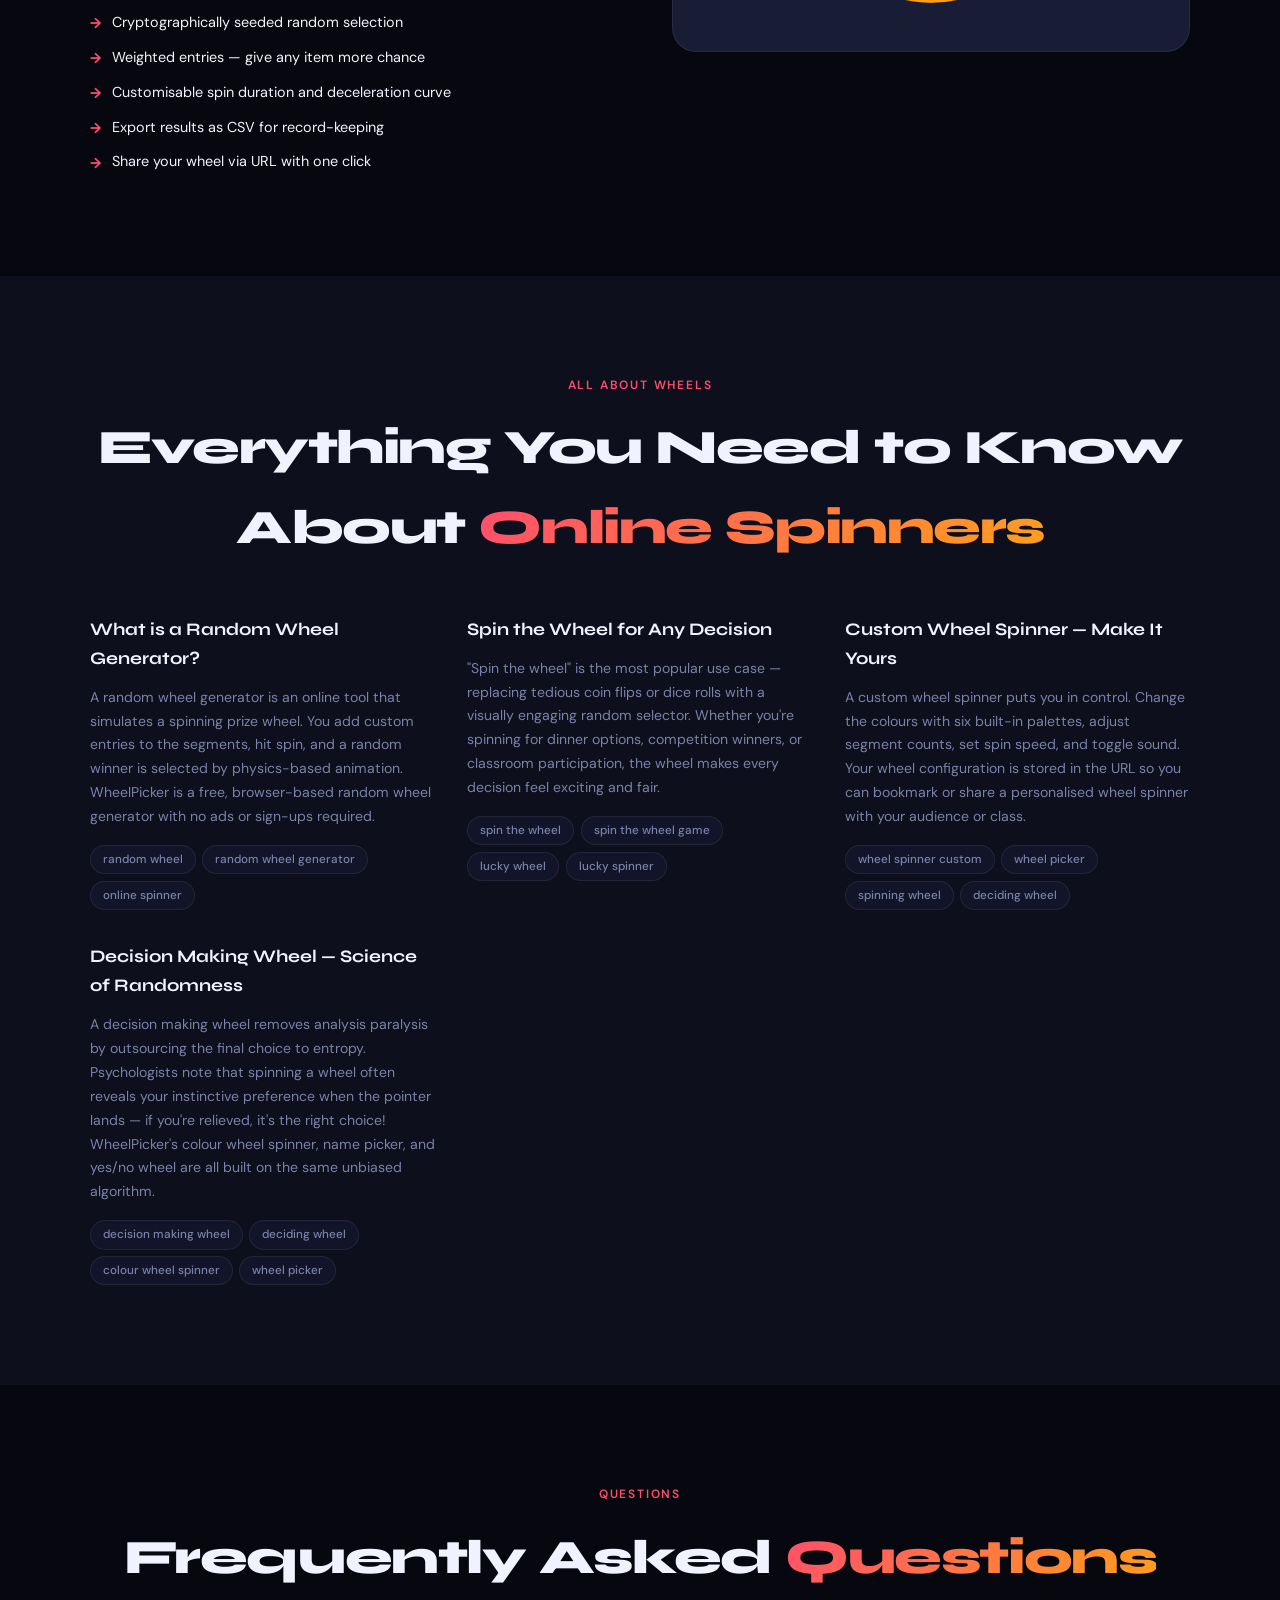
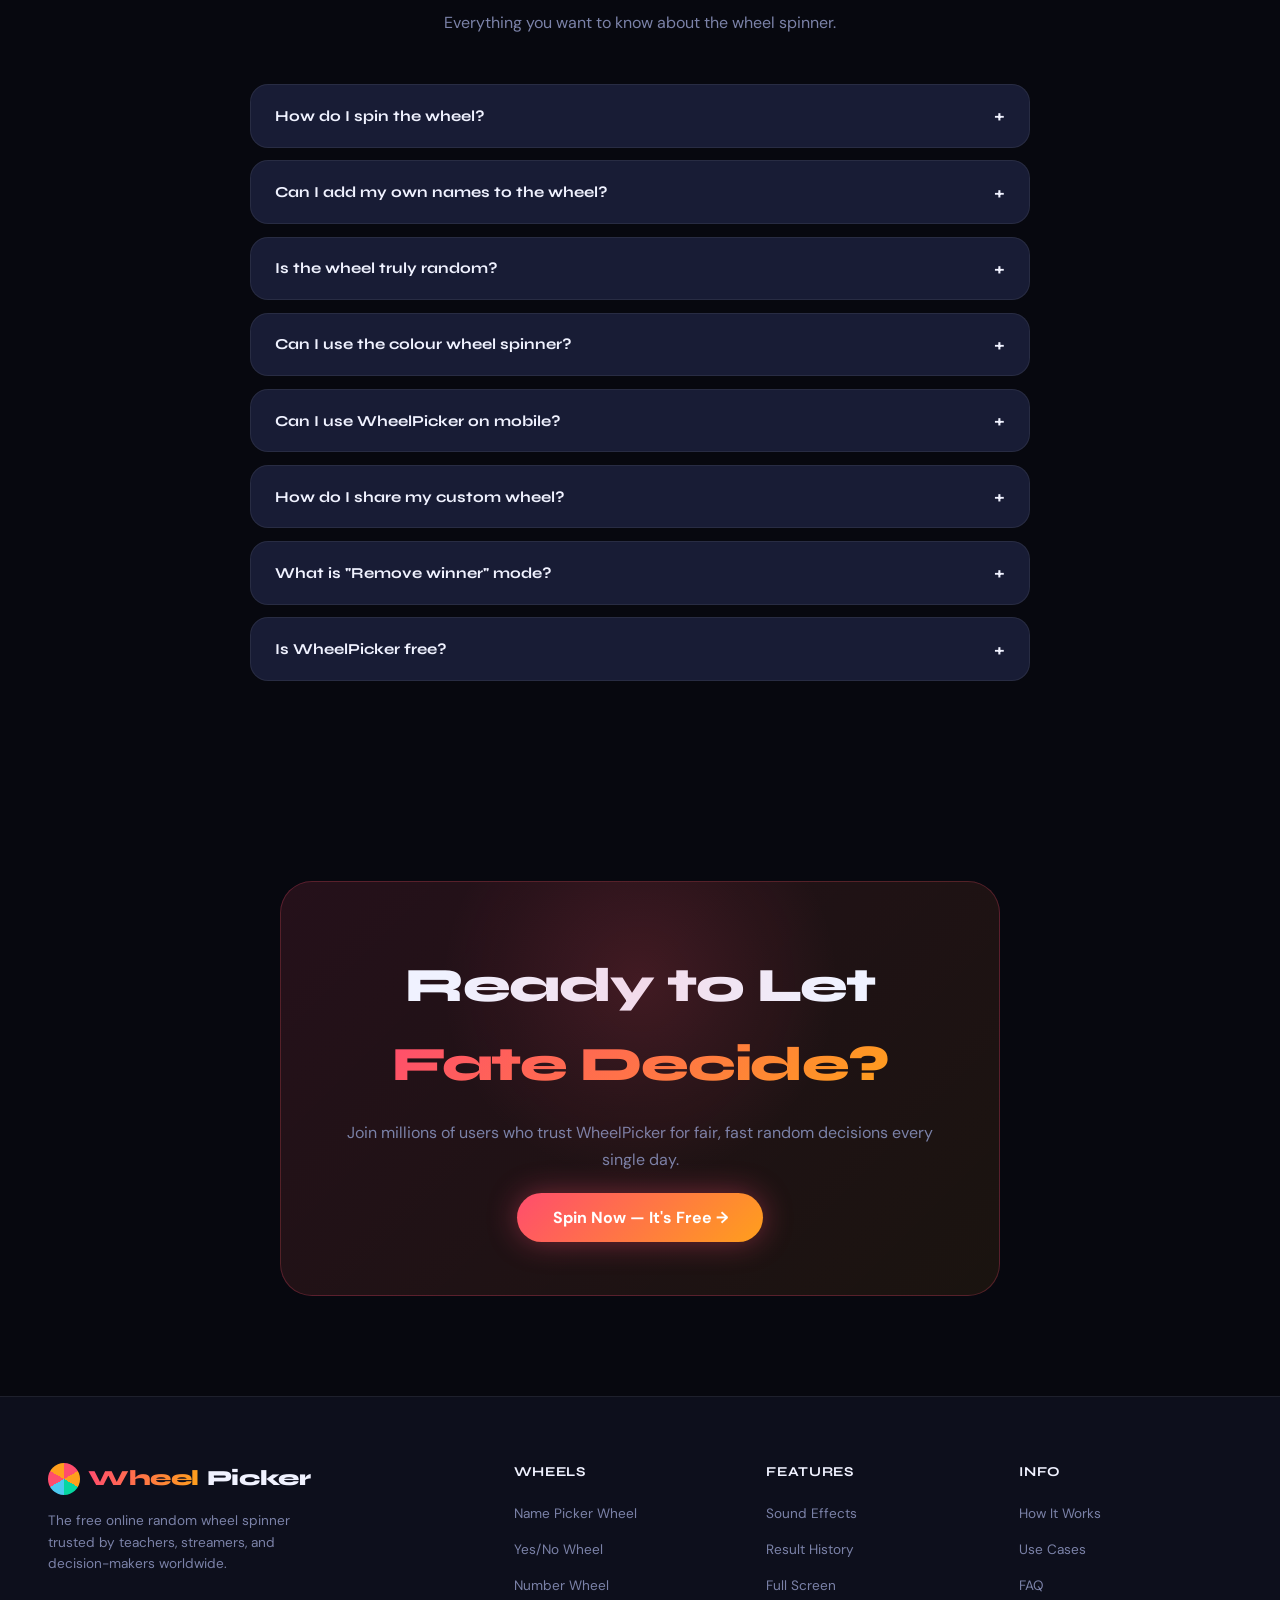
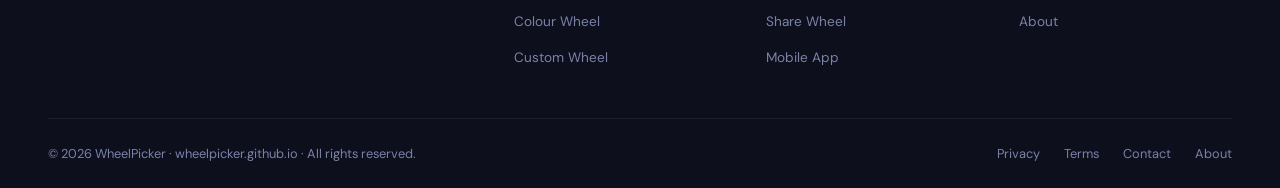
==== commit 8122a7dc: "Update index.html" ====
--- a/index.html
+++ b/index.html
@@ -12,9 +12,9 @@
 </script>
   <meta charset="UTF-8" />
   <meta name="viewport" content="width=device-width, initial-scale=1.0" />
-  <title>Spin the Wheel – Free Online Random Wheel Spinner | WheelPicker</title>
+  <title>Spin the Wheel – Free Online Random Wheel Spinner | Wheel Picker</title>
   <meta name="description" content="Spin the Wheel online – free random wheel spinner for decisions, games, classrooms & giveaways. Customise your spinning wheel in seconds. No sign-up required." />
-  <meta name="keywords" content="spin the wheel, random wheel, wheel picker, spinning wheel, random wheel generator, decision wheel, lucky wheel, online spinner, wheel spinner custom, deciding wheel" />
+  <meta name="keywords" content="spin the wheel, free wheel spinner, spin the wheel generator, spinner wheel picker, random wheel, wheel picker, spinning wheel, random wheel generator, decision wheel, lucky wheel, online spinner, wheel spinner custom, deciding wheel" />
   <link rel="canonical" href="https://wheelpicker.github.io/" />
   <link rel="icon" type="image/png" sizes="32x32" href="/favicon.png">
   <!-- Open Graph -->
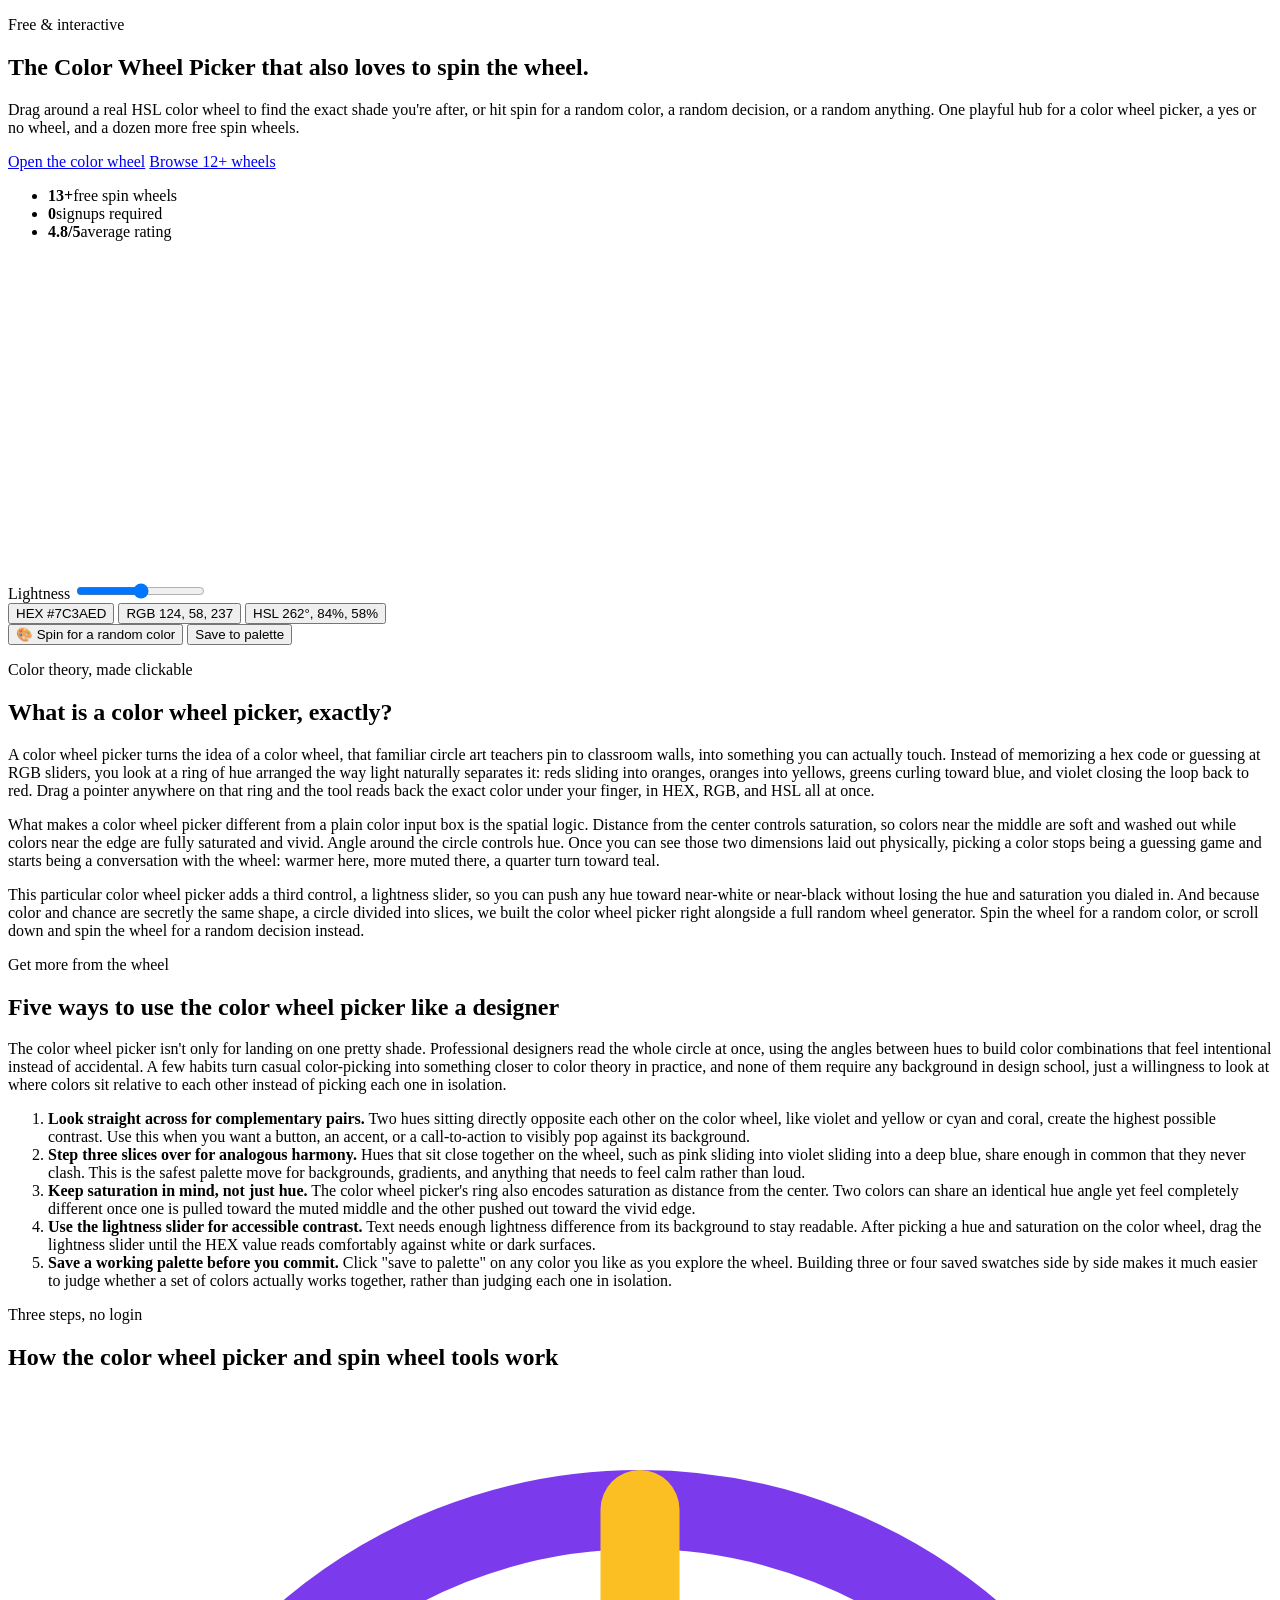
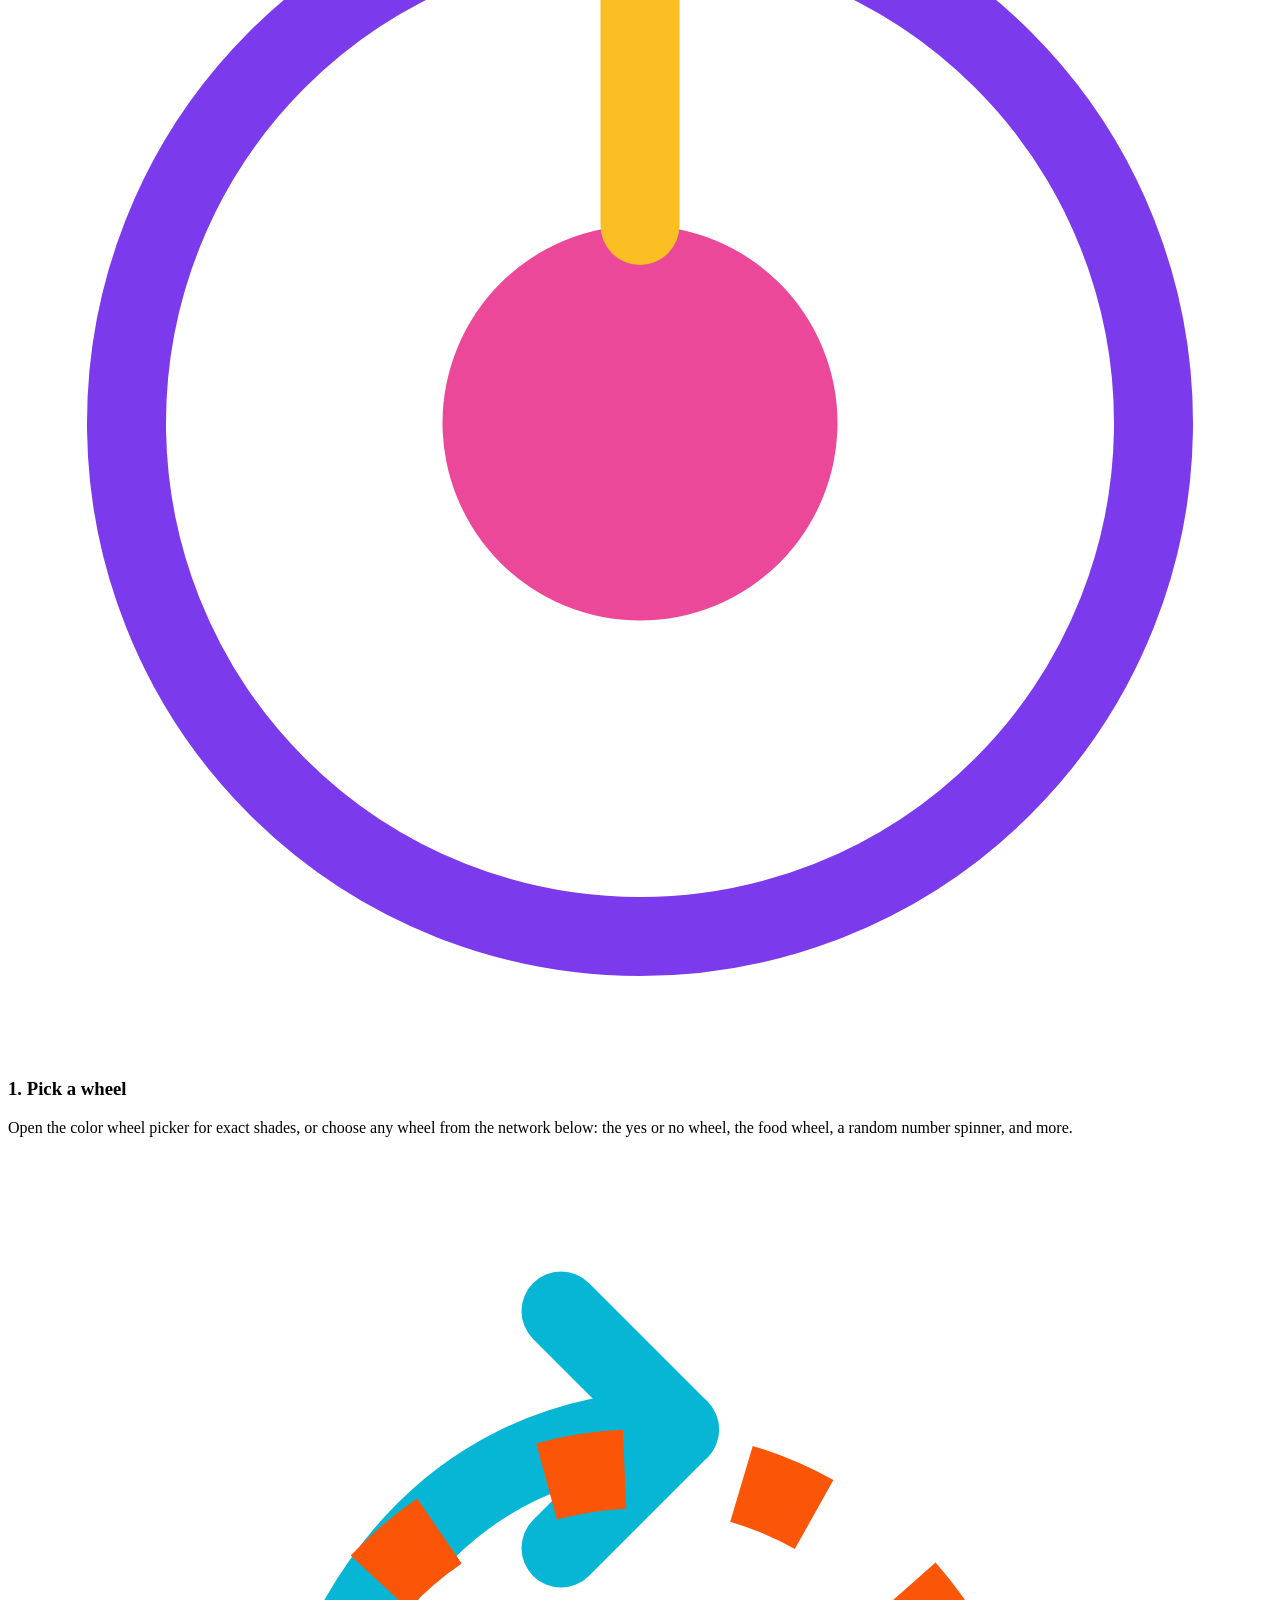
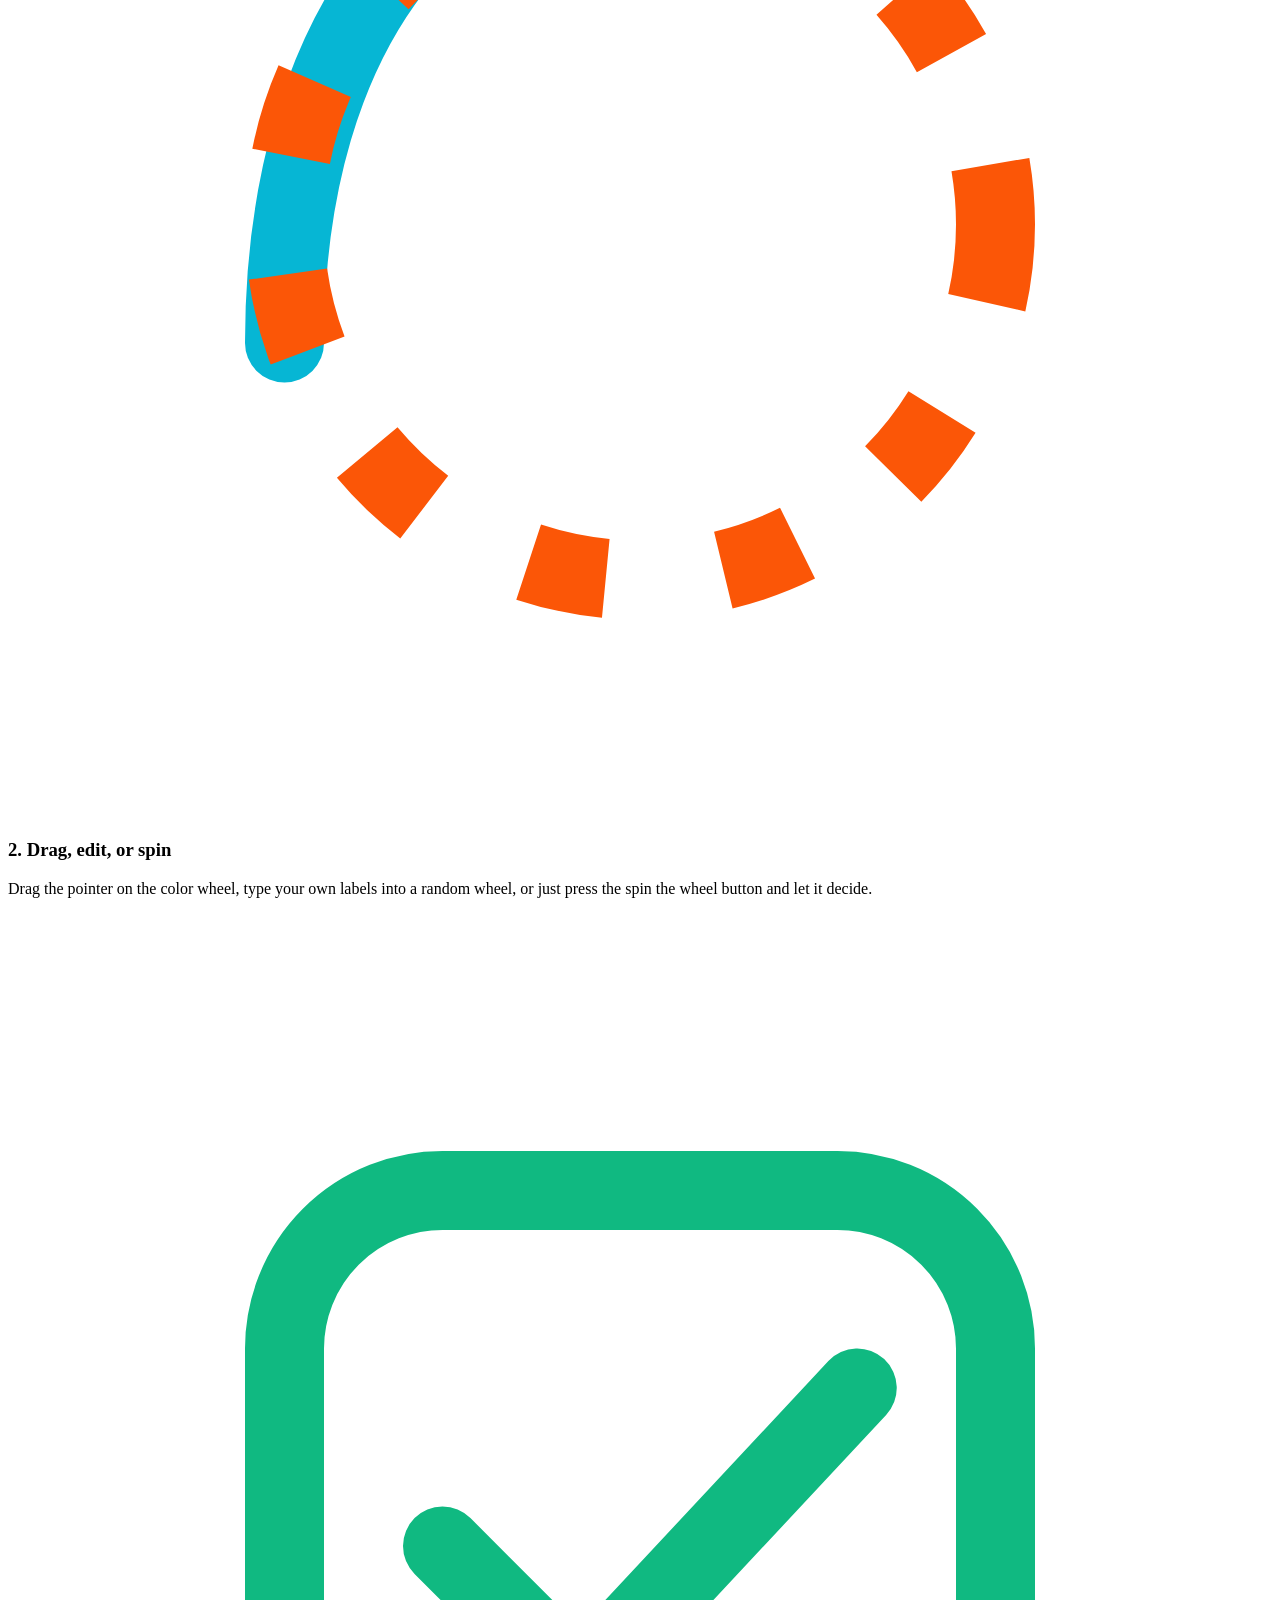
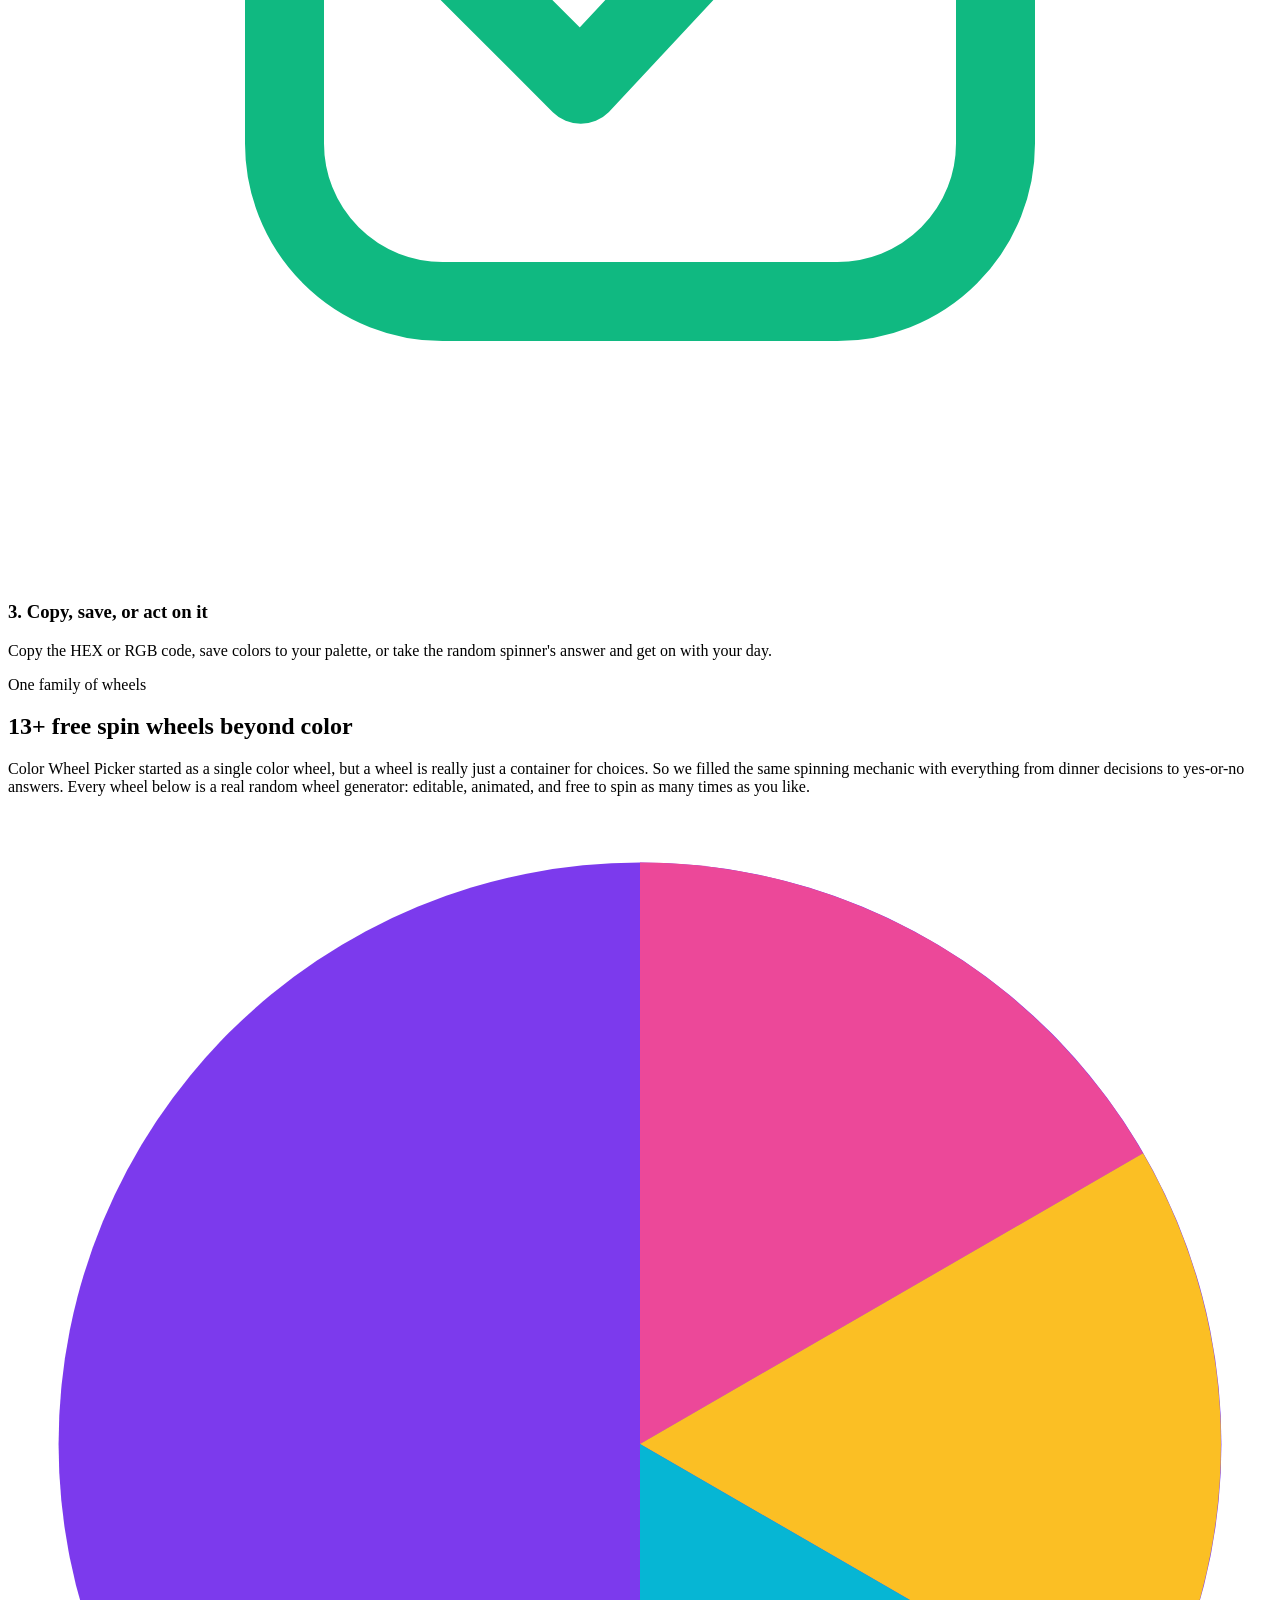
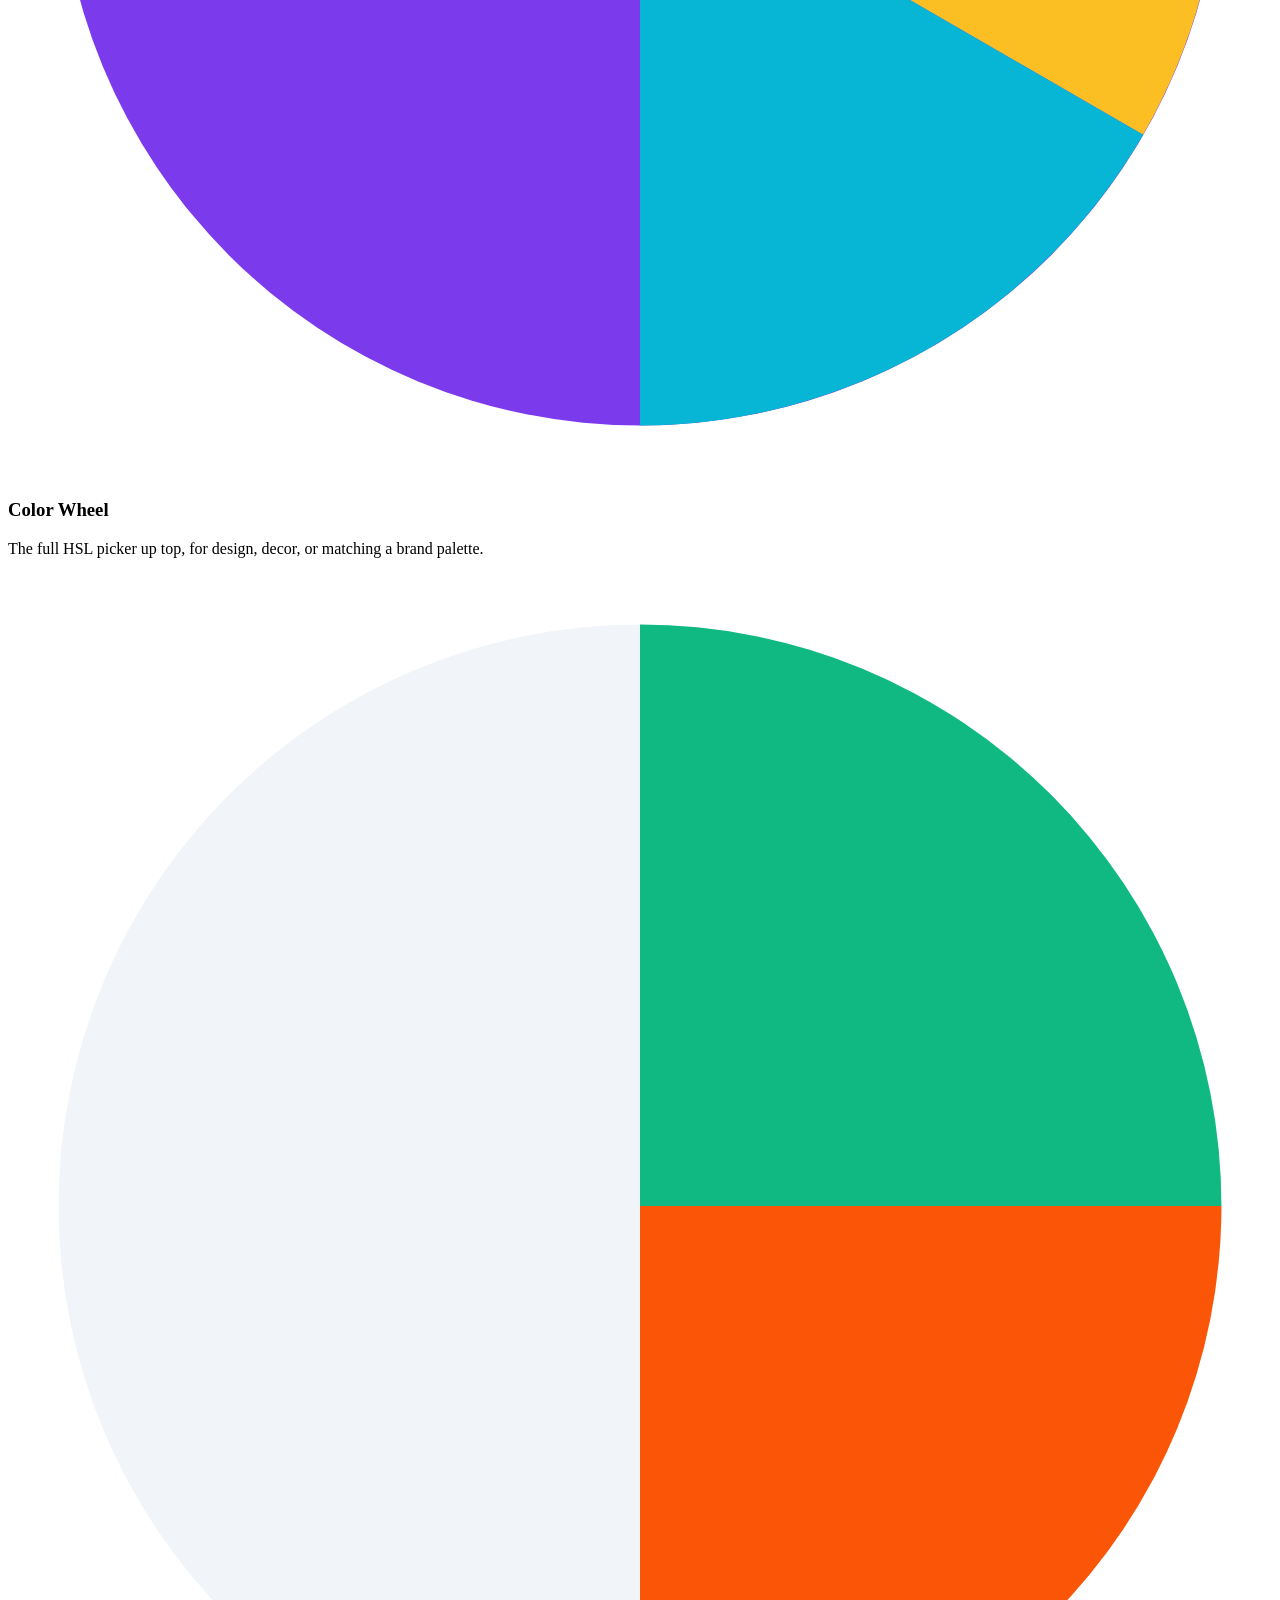
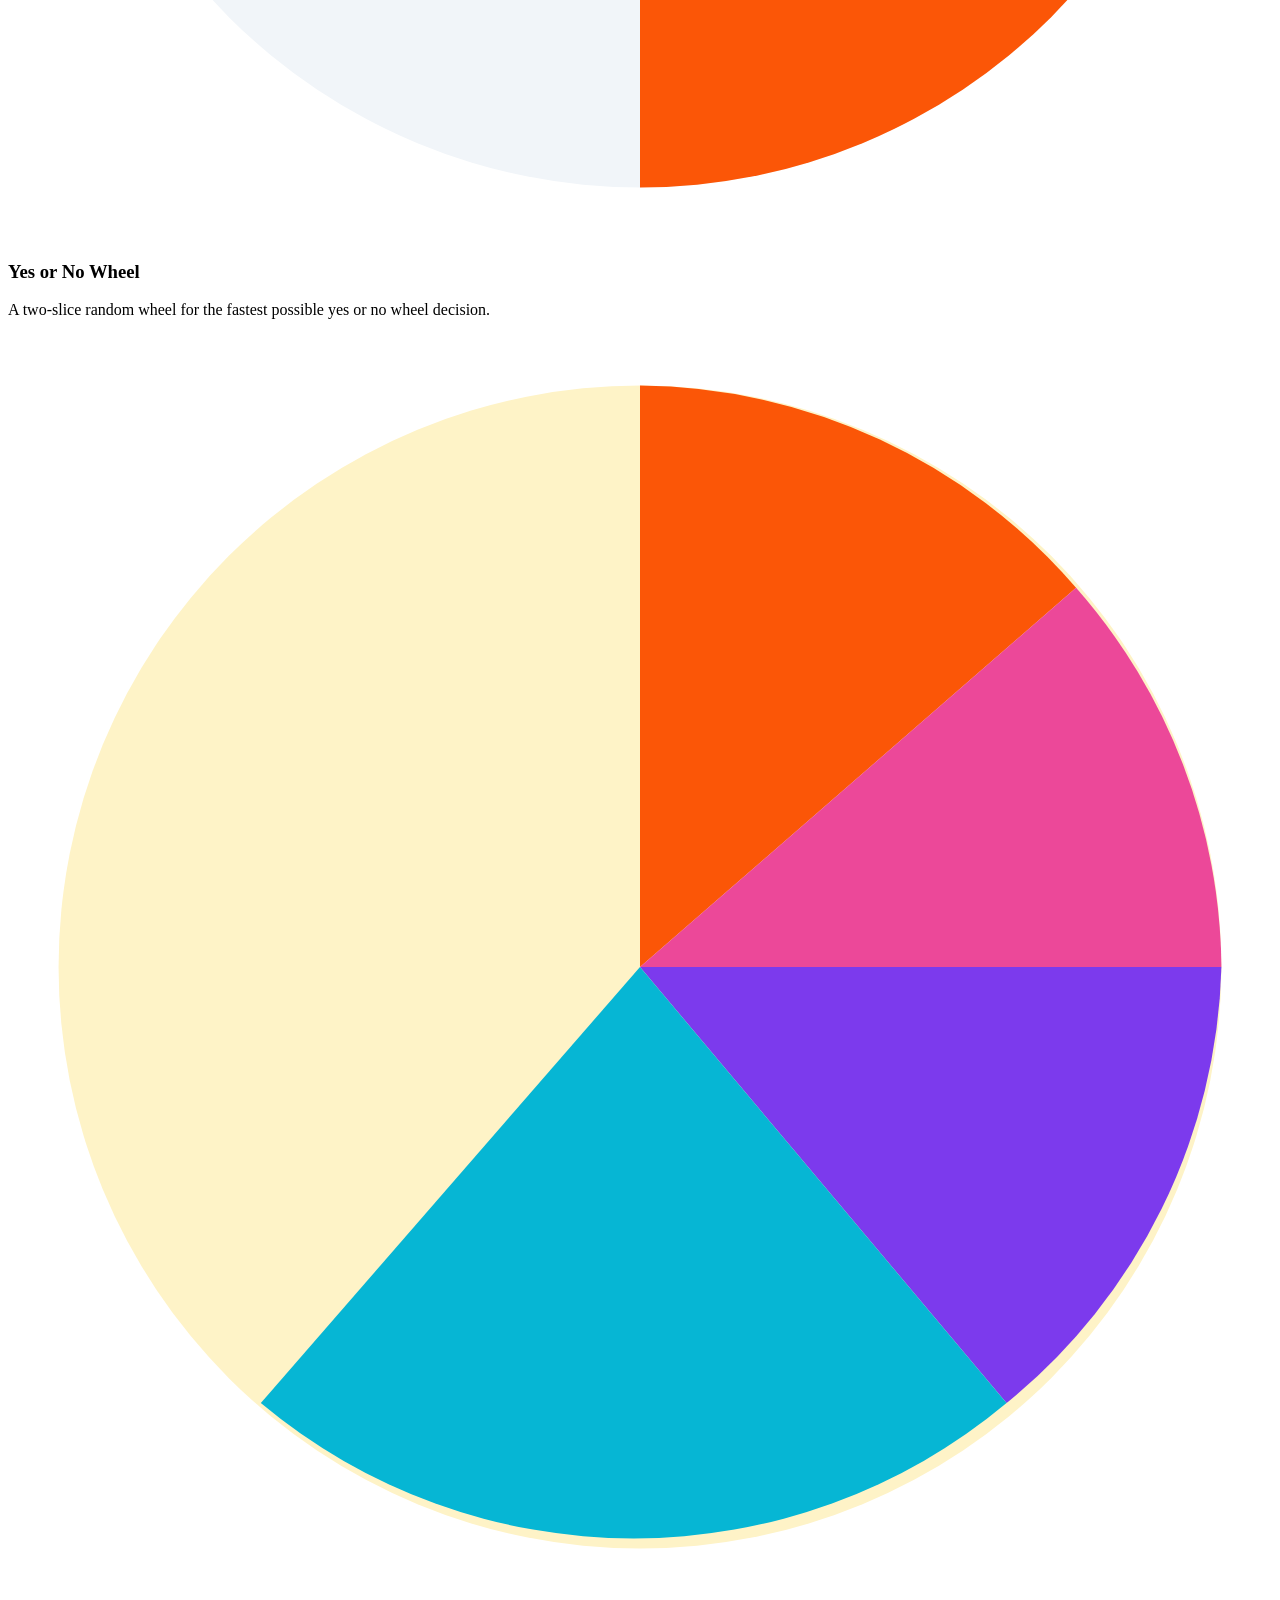
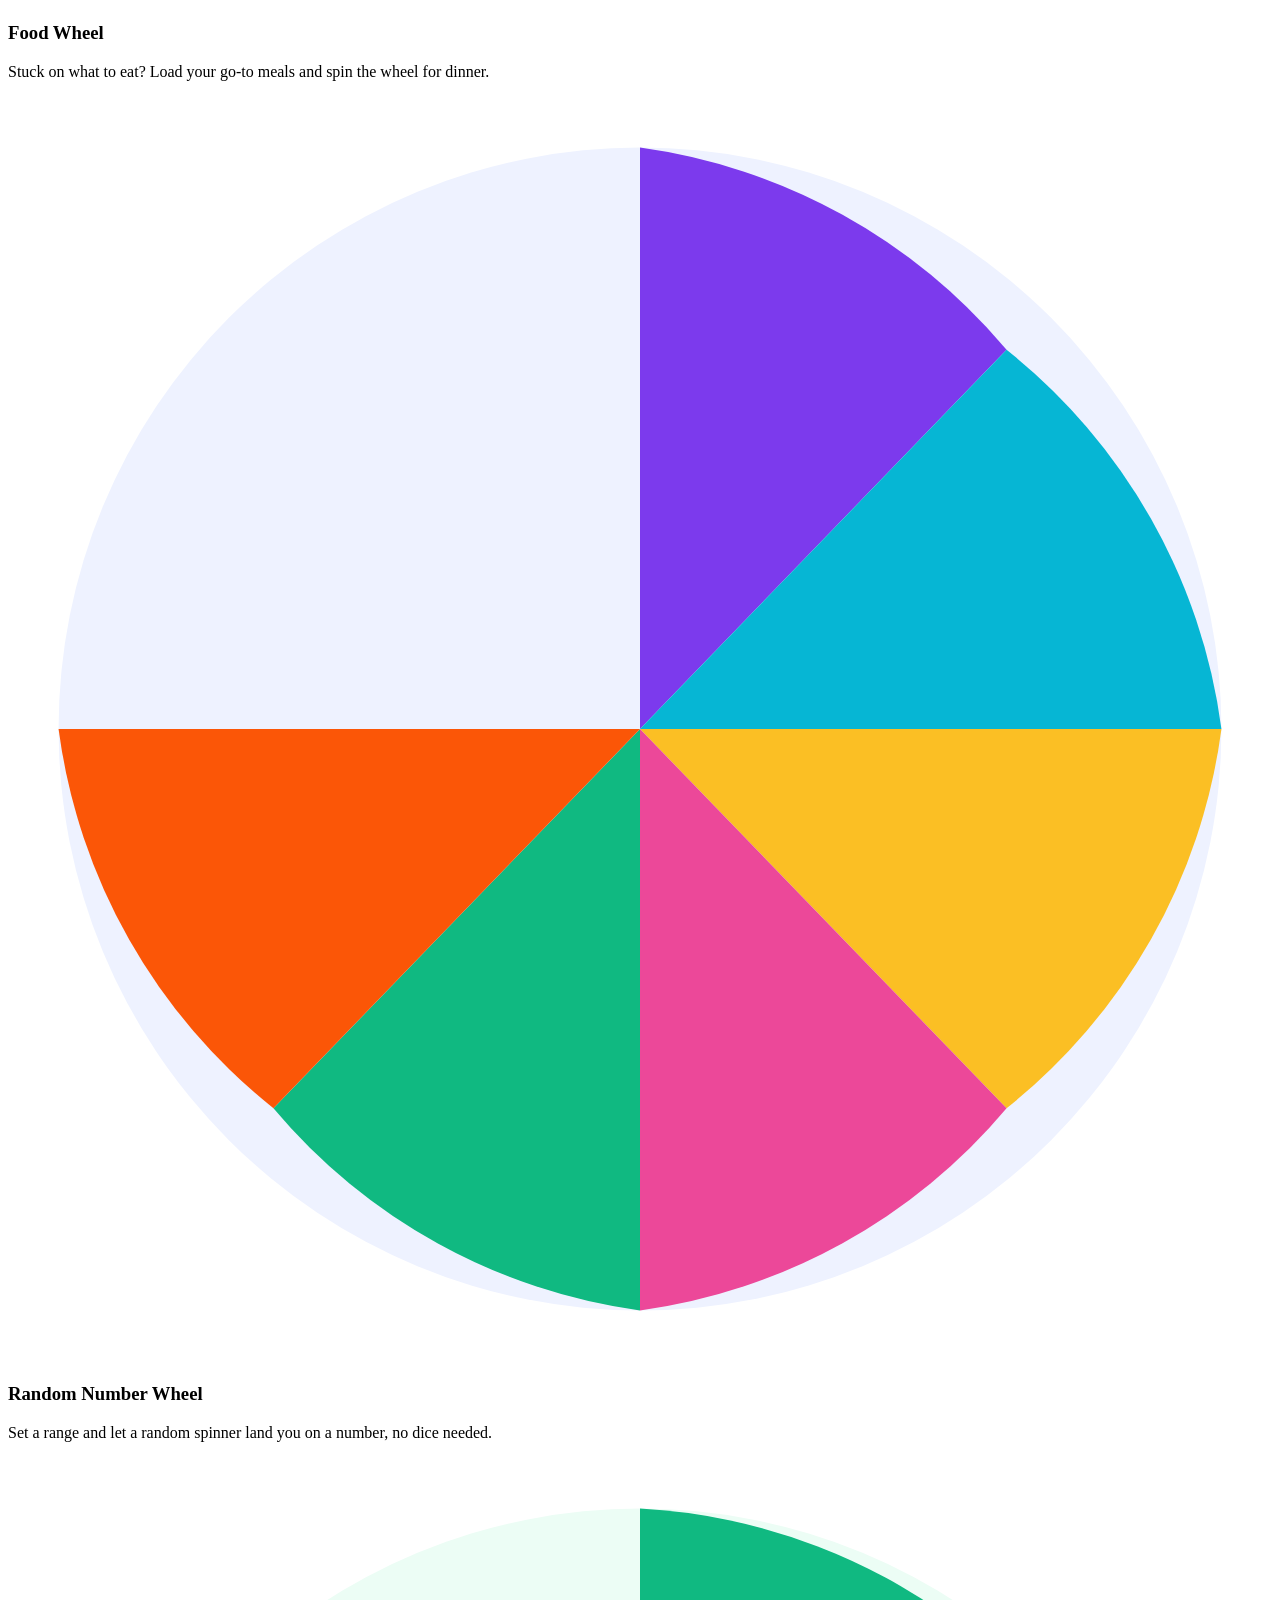
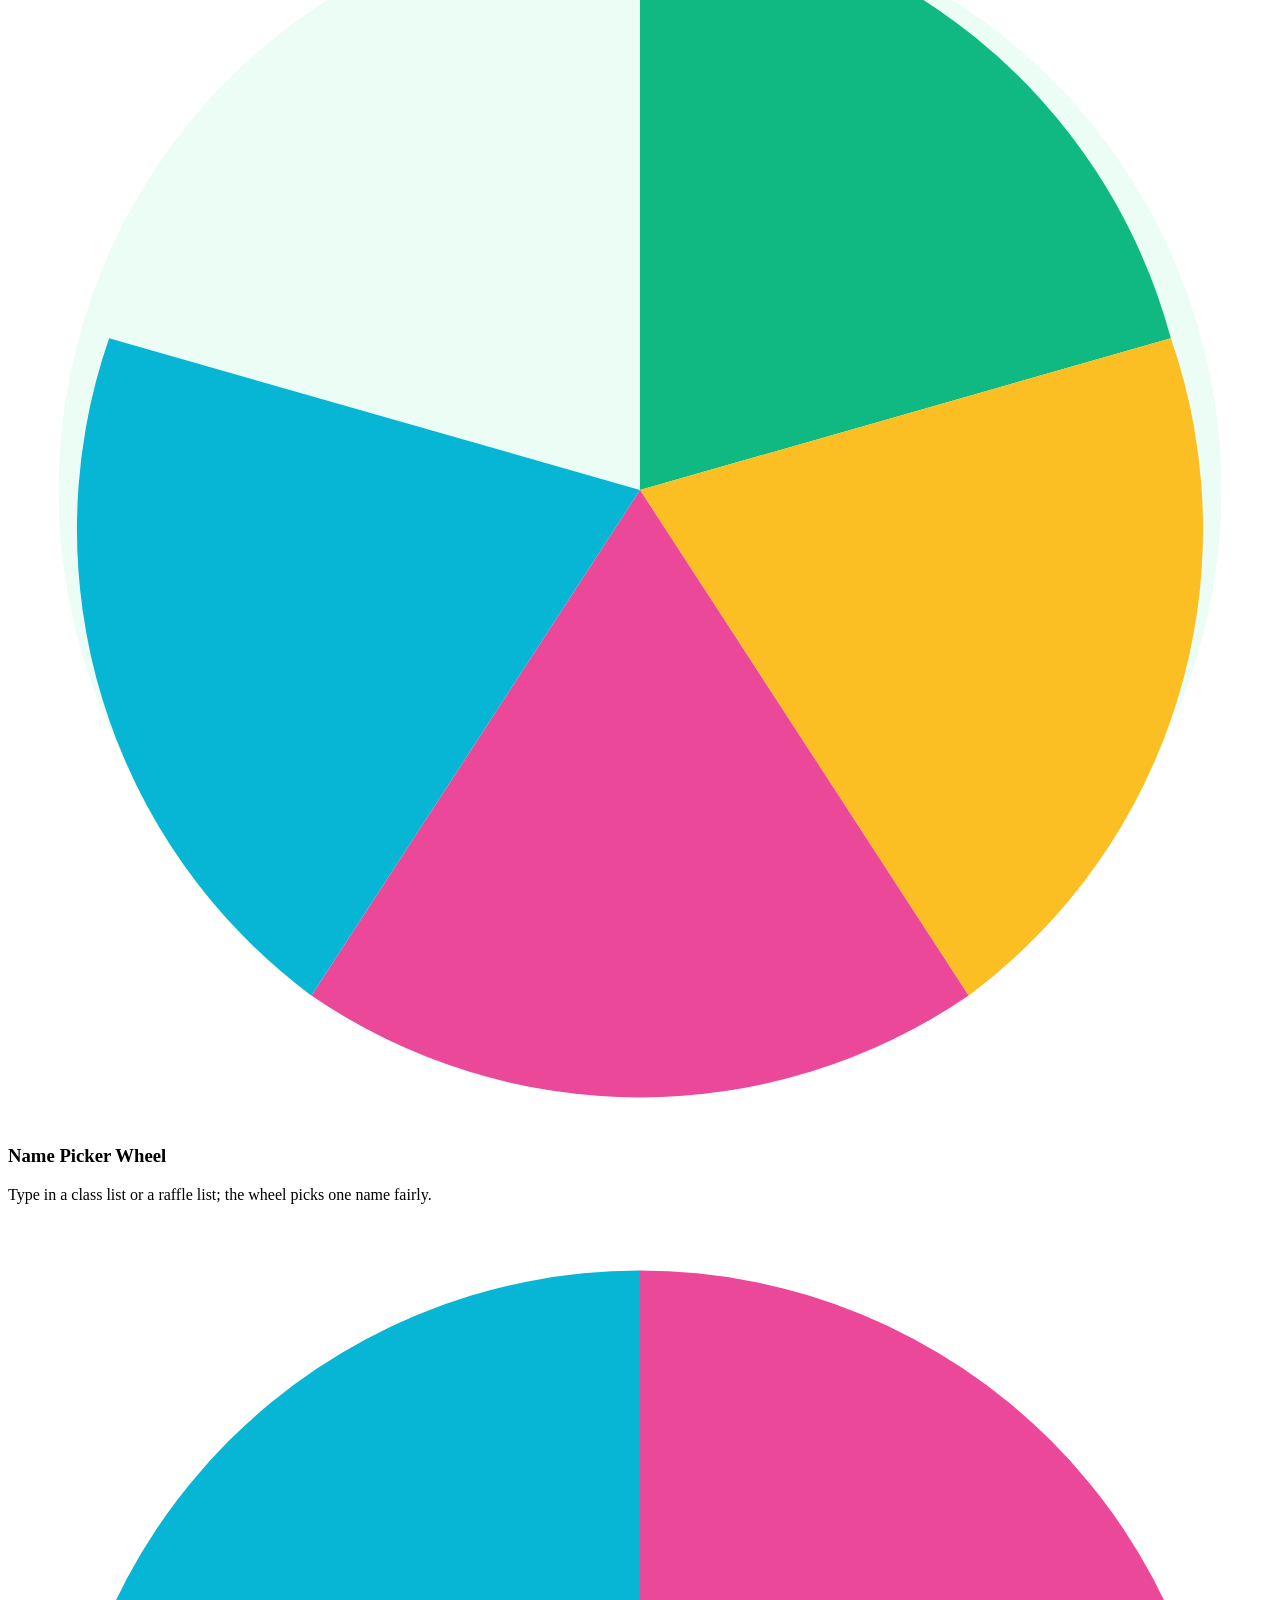
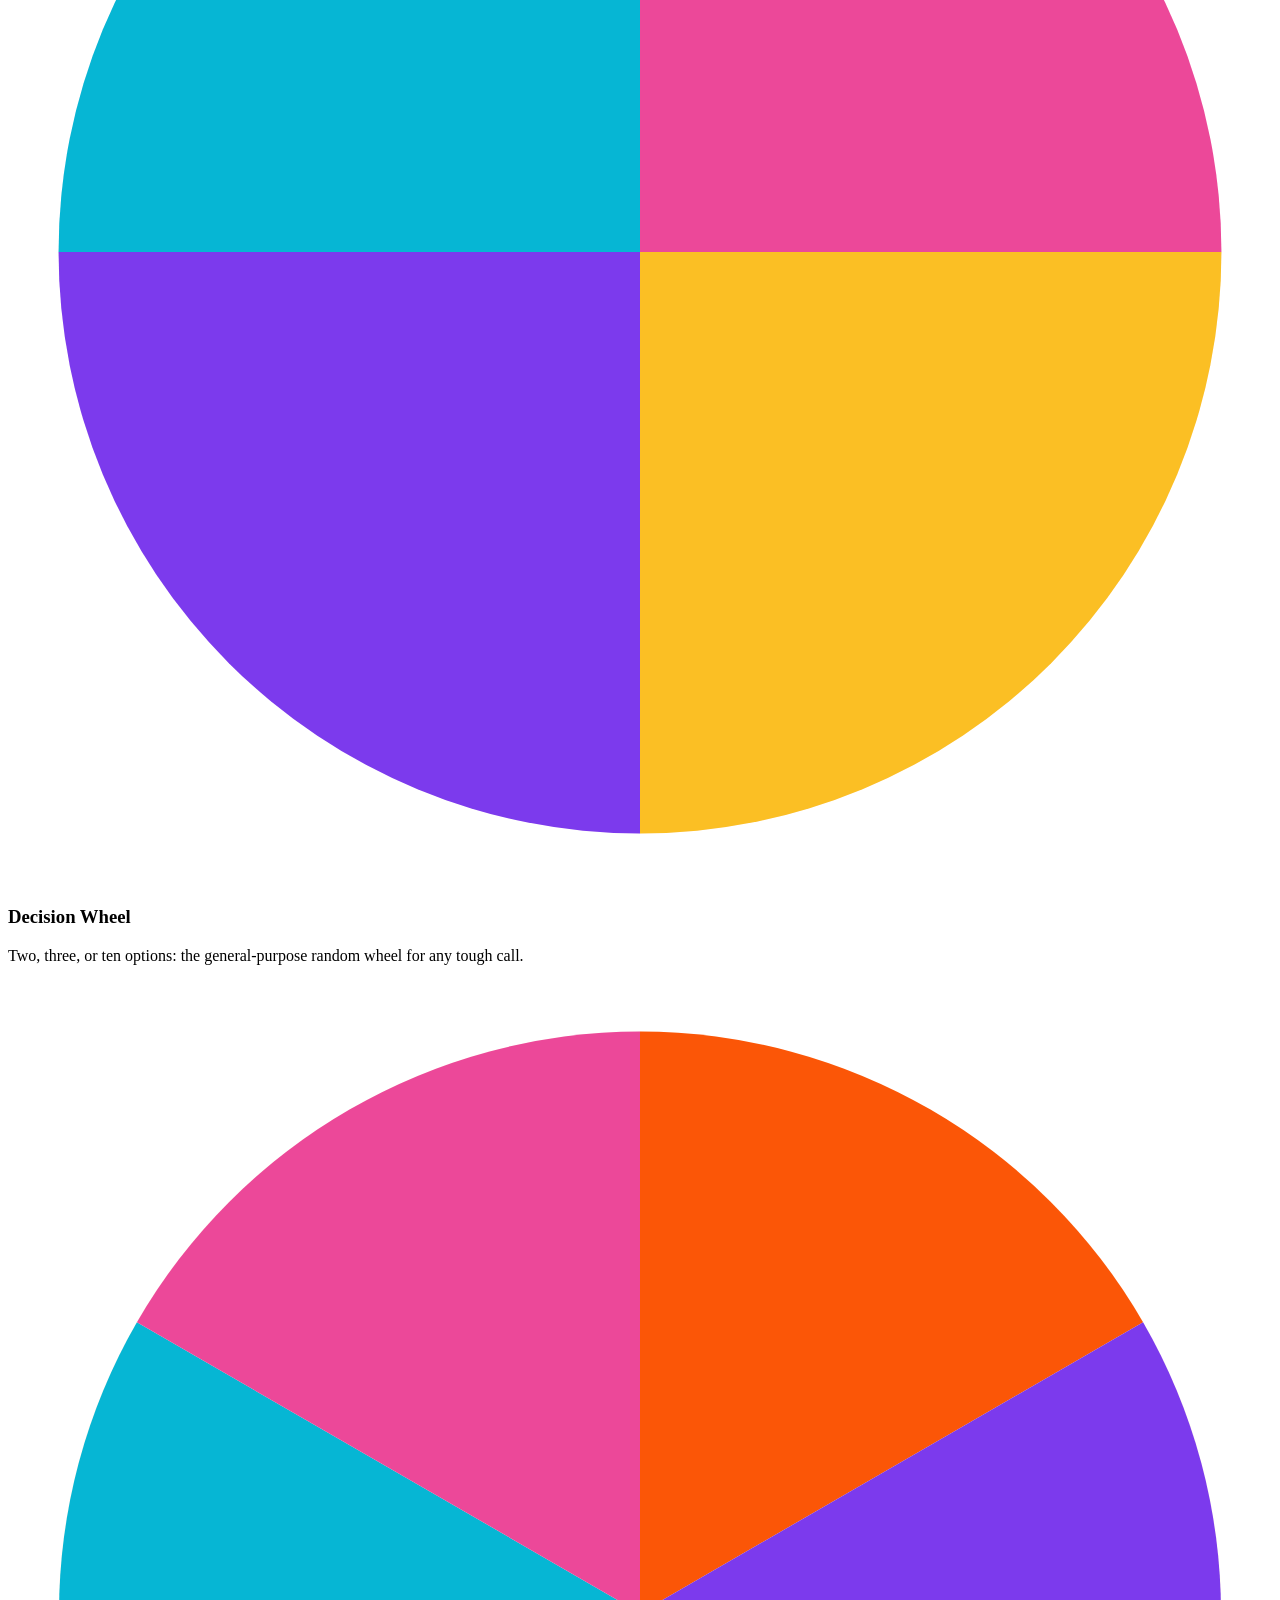
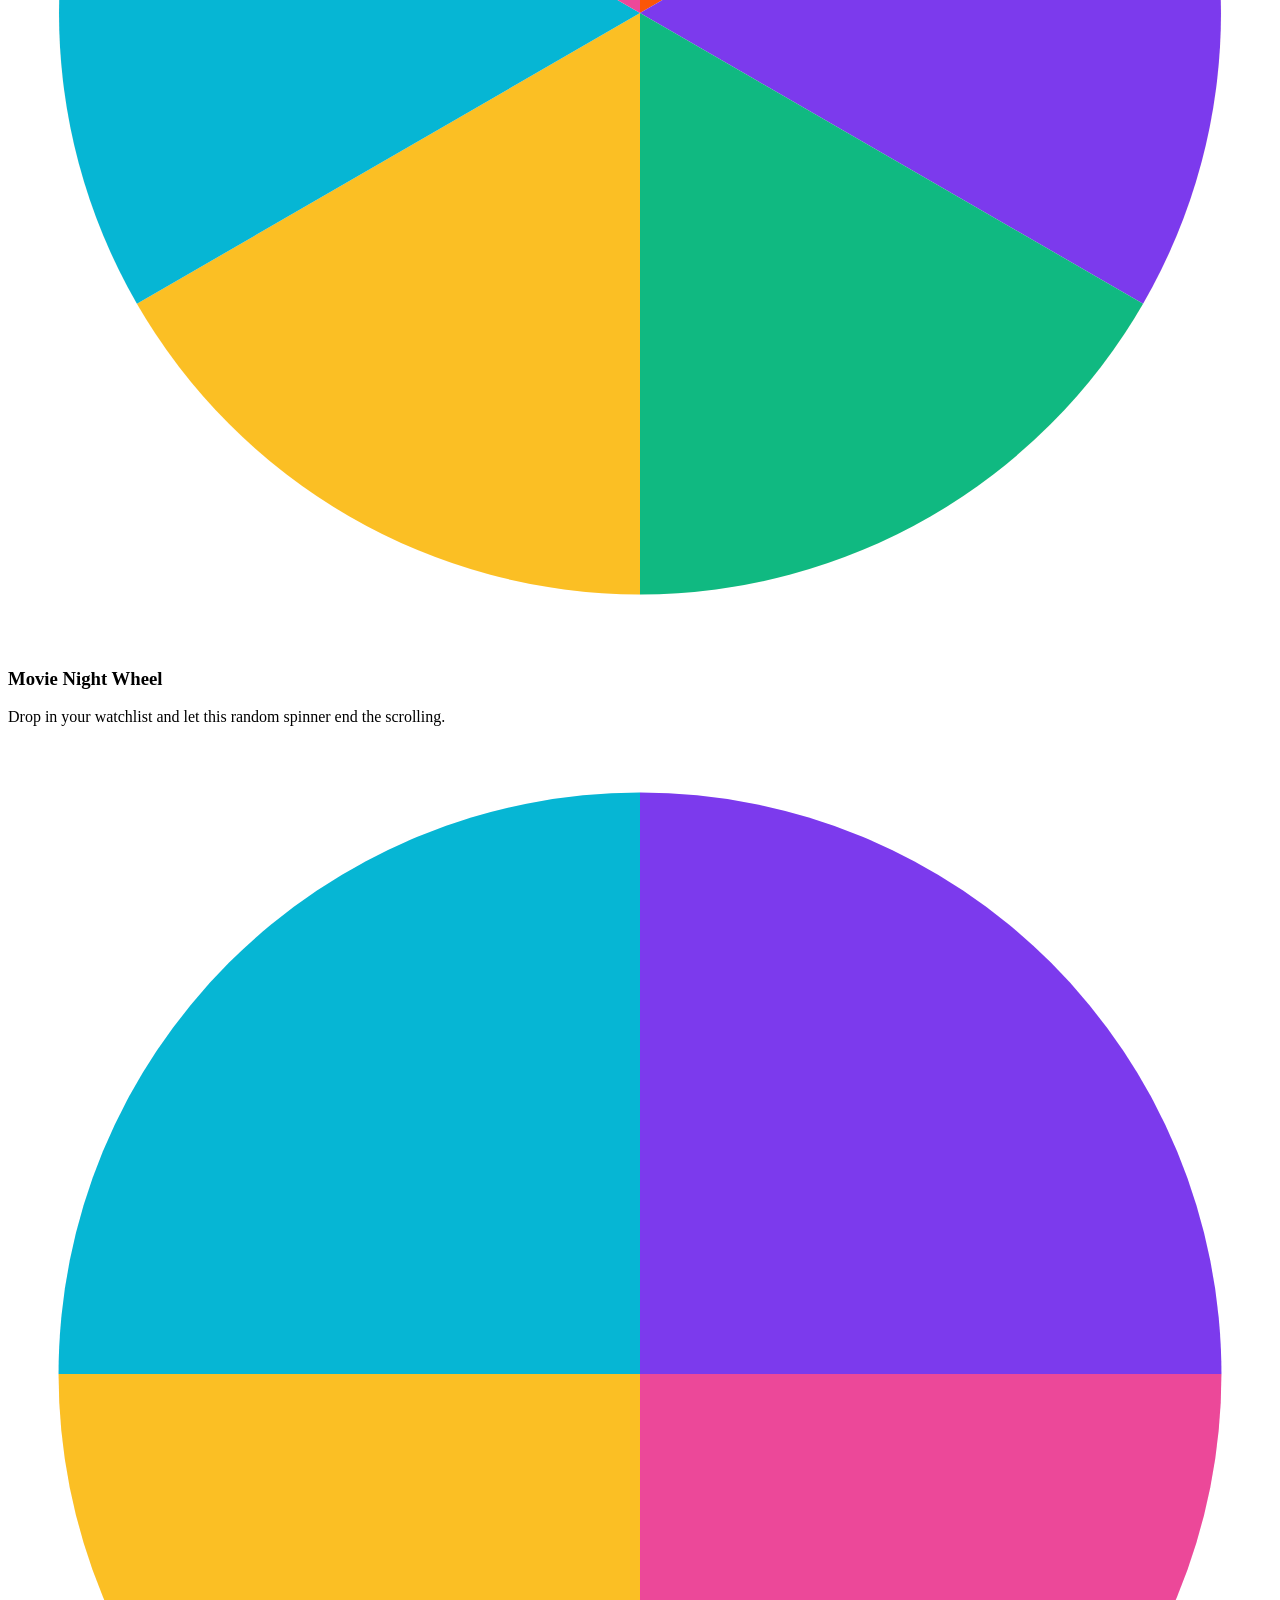
==== commit 55d3e192: "Update index.html" ====
--- a/index.html
+++ b/index.html
@@ -10,1346 +10,561 @@
 
   gtag('config', 'G-CJ5ZWS7JJD');
 </script>
-  <meta charset="UTF-8" />
-  <meta name="viewport" content="width=device-width, initial-scale=1.0" />
-  <title>Spin the Wheel – Free Online Random Wheel Spinner | Wheel Picker</title>
-  <meta name="description" content="Spin the Wheel online – free random wheel spinner for decisions, games, classrooms & giveaways. Customise your spinning wheel in seconds. No sign-up required." />
-  <meta name="keywords" content="spin the wheel, free wheel spinner, spin the wheel generator, spinner wheel picker, random wheel, wheel picker, spinning wheel, random wheel generator, decision wheel, lucky wheel, online spinner, wheel spinner custom, deciding wheel" />
-  <link rel="canonical" href="https://wheelpicker.github.io/" />
-  <link rel="icon" type="image/png" sizes="32x32" href="/favicon.png">
-  <!-- Open Graph -->
-  <meta property="og:type" content="website" />
-  <meta property="og:url" content="https://wheelpicker.github.io/" />
-  <meta property="og:title" content="Spin the Wheel – Free Online Random Wheel Spinner" />
-  <meta property="og:description" content="Free random wheel spinner. Customise colours, names & sounds. Spin for decisions, giveaways, classrooms & games." />
-  <meta property="og:image" content="https://wheelpicker.github.io/og-image.png" />
-  <!-- Twitter -->
-  <meta name="twitter:card" content="summary_large_image" />
-  <meta name="twitter:title" content="Spin the Wheel – WheelPicker" />
-  <meta name="twitter:description" content="Free online spinning wheel. Add names, spin & decide instantly." />
-  <!-- Schema Markup -->
-  <script type="application/ld+json">
-  {
-    "@context": "https://schema.org",
-    "@type": "WebApplication",
-    "name": "WheelPicker – Spin the Wheel",
-    "url": "https://wheelpicker.github.io/",
-    "description": "A free online random wheel spinner for decisions, giveaways, classrooms and games. Supports custom wheel types, colours and sounds.",
-    "applicationCategory": "UtilityApplication",
-    "operatingSystem": "All",
-    "offers": { "@type": "Offer", "price": "0", "priceCurrency": "USD" },
-    "featureList": [
-      "Custom wheel entries",
-      "Multiple wheel types",
-      "Sound effects",
-      "Full screen mode",
-      "Result history",
-      "Mobile compatible"
-    ]
+<meta charset="UTF-8">
+<meta name="viewport" content="width=device-width, initial-scale=1.0">
+<title>Color Wheel Picker – Free Online Spin Wheel, Yes or No Wheel &amp; Random Spinner</title>
+<meta name="description" content="Color Wheel Picker is a free interactive color wheel and spin wheel tool. Pick colors, spin the wheel for a random pick, or try our yes or no wheel, food wheel, and 12+ random wheel generators.">
+<meta name="keywords" content="color wheel picker, yes or no wheel, random wheel, spin wheel, spin the wheel, random spinner">
+<link rel="canonical" href="https://wheelpicker.github.io/">
+<meta name="robots" content="index, follow">
+<meta name="author" content="Waqas Bukhari">
+<meta name="theme-color" content="#7C3AED">
+<link rel="icon" type="image/png" sizes="32x32" href="/favicon.png">
+
+<!-- Open Graph -->
+<meta property="og:type" content="website">
+<meta property="og:title" content="Color Wheel Picker – Free Online Spin Wheel &amp; Random Spinner">
+<meta property="og:description" content="Pick the perfect color on an interactive color wheel, or spin the wheel for a random decision. Includes a yes or no wheel, food wheel, and 12+ more free spin wheels.">
+<meta property="og:url" content="https://wheelpicker.github.io/">
+<meta property="og:site_name" content="Color Wheel Picker">
+<meta property="og:image" content="https://wheelpicker.github.io/assets/og-cover.png">
+
+<!-- Twitter -->
+<meta name="twitter:card" content="summary_large_image">
+<meta name="twitter:title" content="Color Wheel Picker – Free Online Spin Wheel &amp; Random Spinner">
+<meta name="twitter:description" content="An interactive color wheel picker plus 12+ free spin wheels: yes or no wheel, food wheel, random number wheel, and more.">
+<meta name="twitter:image" content="https://wheelpicker.github.io/assets/og-cover.png">
+
+<link rel="icon" href="data:image/svg+xml,%3Csvg xmlns='http://www.w3.org/2000/svg' viewBox='0 0 100 100'%3E%3Ccircle cx='50' cy='50' r='46' fill='%237C3AED'/%3E%3C/svg%3E">
+
+<link rel="preconnect" href="https://fonts.googleapis.com">
+<link rel="preconnect" href="https://fonts.gstatic.com" crossorigin>
+<link href="https://fonts.googleapis.com/css2?family=Baloo+2:wght@500;600;700;800&family=Outfit:wght@400;500;600;700&family=JetBrains+Mono:wght@500;600&display=swap" rel="stylesheet">
+
+<link rel="stylesheet" href="css/style.css">
+
+<!-- Schema: WebApplication -->
+<script type="application/ld+json">
+{
+  "@context": "https://schema.org",
+  "@type": "WebApplication",
+  "name": "Color Wheel Picker",
+  "url": "https://wheelpicker.github.io/",
+  "applicationCategory": "DesignApplication",
+  "operatingSystem": "Any",
+  "description": "A free interactive color wheel picker and spin wheel generator with a yes or no wheel, food wheel, random number wheel, and more random spinner tools.",
+  "offers": {
+    "@type": "Offer",
+    "price": "0",
+    "priceCurrency": "USD"
+  },
+  "aggregateRating": {
+    "@type": "AggregateRating",
+    "ratingValue": "4.8",
+    "ratingCount": "2140"
+  },
+  "author": {
+    "@type": "Person",
+    "name": "Waqas Bukhari"
   }
-  </script>
-  <script type="application/ld+json">
-  {
-    "@context": "https://schema.org",
-    "@type": "FAQPage",
-    "mainEntity": [
-      {
-        "@type": "Question",
-        "name": "How do I spin the wheel?",
-        "acceptedAnswer": { "@type": "Answer", "text": "Click or tap the big SPIN button below the wheel, or click directly on the wheel canvas. The wheel will spin and land on a random entry." }
-      },
-      {
-        "@type": "Question",
-        "name": "Can I add my own names to the wheel?",
-        "acceptedAnswer": { "@type": "Answer", "text": "Yes! Type your entries in the sidebar list, one per line, and the wheel updates instantly." }
-      },
-      {
-        "@type": "Question",
-        "name": "Is the wheel truly random?",
-        "acceptedAnswer": { "@type": "Answer", "text": "Yes. WheelPicker uses cryptographically seeded Math.random() to ensure each spin is unbiased." }
-      },
-      {
-        "@type": "Question",
-        "name": "Can I use WheelPicker on mobile?",
-        "acceptedAnswer": { "@type": "Answer", "text": "Absolutely. WheelPicker is fully responsive and touch-friendly on all devices." }
-      }
-    ]
-  }
-  </script>
-  <link rel="preconnect" href="https://fonts.googleapis.com" />
-  <link rel="preconnect" href="https://fonts.gstatic.com" crossorigin />
-  <link href="https://fonts.googleapis.com/css2?family=Syne:wght@400;600;700;800&family=DM+Sans:ital,wght@0,300;0,400;0,500;1,300&display=swap" rel="stylesheet" />
-  <style>
-    /* ── DESIGN TOKENS ─────────────────────────────────────── */
-    :root {
-      --bg:       #07080f;
-      --bg2:      #0d0f1c;
-      --bg3:      #12152a;
-      --surface:  #181c35;
-      --border:   rgba(255,255,255,.07);
-      --accent:   #ff4d6d;
-      --accent2:  #ff9f1c;
-      --accent3:  #06d6a0;
-      --accent4:  #4cc9f0;
-      --text:     #f0f2ff;
-      --muted:    #7b82a8;
-      --radius:   18px;
-      --spin-dur: 4s;
-      --font-head: 'Syne', sans-serif;
-      --font-body: 'DM Sans', sans-serif;
+}
+</script>
+
+<!-- Schema: FAQPage -->
+<script type="application/ld+json">
+{
+  "@context": "https://schema.org",
+  "@type": "FAQPage",
+  "mainEntity": [
+    {
+      "@type": "Question",
+      "name": "What is a color wheel picker?",
+      "acceptedAnswer": { "@type": "Answer", "text": "A color wheel picker is an interactive tool shaped like a circle of hues that lets you choose a color visually by clicking or dragging a pointer, instead of typing in a hex code. It shows how colors relate to each other around the wheel, so you can pick a shade and instantly see its HEX, RGB, and HSL values." }
+    },
+    {
+      "@type": "Question",
+      "name": "How does the yes or no wheel work?",
+      "acceptedAnswer": { "@type": "Answer", "text": "The yes or no wheel is a two-option spin wheel. Press spin and the wheel spins the wheel through several rotations before landing randomly on either Yes or No, giving you an unbiased answer in seconds." }
+    },
+    {
+      "@type": "Question",
+      "name": "Is the random wheel generator free to use?",
+      "acceptedAnswer": { "@type": "Answer", "text": "Yes. Every wheel on Color Wheel Picker, including the color wheel, the random spinner, and all 12+ themed wheels, is free with no signup required." }
+    },
+    {
+      "@type": "Question",
+      "name": "Can I customize the spin wheel with my own options?",
+      "acceptedAnswer": { "@type": "Answer", "text": "Yes. Most wheels on the site let you edit the segment labels, add or remove options, and reshuffle colors before you spin the wheel, so it fits names, tasks, prizes, or any custom list." }
+    },
+    {
+      "@type": "Question",
+      "name": "What can I use a random spinner for?",
+      "acceptedAnswer": { "@type": "Answer", "text": "A random spinner is useful for classroom name picking, deciding what to eat, choosing a game, running raffles and giveaways, assigning chores, icebreaker games, and any moment you want a fair, unbiased random pick." }
+    },
+    {
+      "@type": "Question",
+      "name": "Does the color wheel picker work on mobile phones?",
+      "acceptedAnswer": { "@type": "Answer", "text": "Yes. The color wheel picker and every spin wheel on the site are built to be fully touch friendly and work smoothly on phones, tablets, and desktop browsers." }
     }
-
-    /* ── RESET ─────────────────────────────────────────────── */
-    *, *::before, *::after { box-sizing: border-box; margin: 0; padding: 0; }
-    html { scroll-behavior: smooth; }
-    body {
-      font-family: var(--font-body);
-      background: var(--bg);
-      color: var(--text);
-      overflow-x: hidden;
-      line-height: 1.65;
-    }
-    img { max-width: 100%; display: block; }
-    a { color: inherit; text-decoration: none; }
-    button { cursor: pointer; font-family: var(--font-body); border: none; outline: none; }
-
-    /* ── NOISE TEXTURE OVERLAY ─────────────────────────────── */
-    body::before {
-      content: '';
-      position: fixed; inset: 0; z-index: 0; pointer-events: none;
-      background-image: url("data:image/svg+xml,%3Csvg viewBox='0 0 200 200' xmlns='http://www.w3.org/2000/svg'%3E%3Cfilter id='n'%3E%3CfeTurbulence type='fractalNoise' baseFrequency='0.75' numOctaves='4' stitchTiles='stitch'/%3E%3C/filter%3E%3Crect width='100%25' height='100%25' filter='url(%23n)' opacity='0.04'/%3E%3C/svg%3E");
-      opacity: .45;
-    }
-
-    /* ── HEADER ────────────────────────────────────────────── */
-    #site-header {
-      position: fixed; top: 0; left: 0; right: 0; z-index: 100;
-      display: flex; align-items: center; justify-content: space-between;
-      padding: 0 clamp(1rem,4vw,3rem);
-      height: 64px;
-      background: rgba(7,8,15,.85);
-      backdrop-filter: blur(18px) saturate(160%);
-      border-bottom: 1px solid var(--border);
-      transition: background .3s;
-    }
-    .logo {
-      font-family: var(--font-head);
-      font-weight: 800;
-      font-size: 1.35rem;
-      letter-spacing: -.02em;
-      display: flex; align-items: center; gap: .5rem;
-    }
-    .logo-icon {
-      width: 32px; height: 32px;
-      background: conic-gradient(var(--accent) 0 60deg, var(--accent2) 60deg 120deg, var(--accent3) 120deg 180deg, var(--accent4) 180deg 240deg, var(--accent) 240deg 300deg, var(--accent2) 300deg 360deg);
-      border-radius: 50%;
-      animation: spinLogo 8s linear infinite;
-    }
-    @keyframes spinLogo { to { transform: rotate(360deg); } }
-    .logo span { background: linear-gradient(90deg,var(--accent),var(--accent2)); -webkit-background-clip: text; -webkit-text-fill-color: transparent; }
-
-    nav { display: flex; align-items: center; gap: clamp(.8rem,2vw,2rem); }
-    nav a {
-      font-size: .85rem; font-weight: 500; letter-spacing: .04em; text-transform: uppercase;
-      color: var(--muted); transition: color .2s;
-    }
-    nav a:hover { color: var(--text); }
-    .nav-cta {
-      background: var(--accent); color: #fff;
-      padding: .45rem 1.1rem; border-radius: 50px;
-      font-size: .8rem; font-weight: 600; letter-spacing: .05em; text-transform: uppercase;
-      transition: opacity .2s, transform .15s;
-    }
-    .nav-cta:hover { opacity: .85; transform: translateY(-1px); }
-
-    .hamburger { display: none; flex-direction: column; gap: 5px; background: none; padding: .2rem; }
-    .hamburger span { display: block; width: 24px; height: 2px; background: var(--text); border-radius: 2px; transition: .3s; }
-    .mobile-nav {
-      display: none; position: fixed; inset: 64px 0 0; z-index: 99;
-      background: rgba(7,8,15,.97); backdrop-filter: blur(20px);
-      flex-direction: column; align-items: center; justify-content: center; gap: 2rem;
-    }
-    .mobile-nav.open { display: flex; }
-    .mobile-nav a { font-size: 1.4rem; font-weight: 600; }
-
-    /* ── HERO ──────────────────────────────────────────────── */
-    #hero {
-      min-height: 100svh;
-      padding-top: 64px;
-      display: flex; flex-direction: column; align-items: center; justify-content: center;
-      text-align: center;
-      position: relative; overflow: hidden;
-      padding-inline: 1rem;
-    }
-    .hero-glow {
-      position: absolute; top: -200px; left: 50%; transform: translateX(-50%);
-      width: 900px; height: 900px; border-radius: 50%;
-      background: radial-gradient(circle, rgba(255,77,109,.18) 0%, transparent 70%);
-      pointer-events: none; animation: pulse 6s ease-in-out infinite;
-    }
-    @keyframes pulse { 0%,100%{transform:translateX(-50%) scale(1)} 50%{transform:translateX(-50%) scale(1.1)} }
-    .hero-badge {
-      display: inline-flex; align-items: center; gap: .5rem;
-      background: rgba(255,77,109,.12); border: 1px solid rgba(255,77,109,.3);
-      border-radius: 50px; padding: .35rem 1rem;
-      font-size: .75rem; font-weight: 600; letter-spacing: .08em; text-transform: uppercase; color: var(--accent);
-      margin-bottom: 1.5rem;
-      animation: fadeUp .6s ease both;
-    }
-    .hero-badge::before { content: '✦'; }
-    h1.hero-title {
-      font-family: var(--font-head); font-weight: 800;
-      font-size: clamp(2.8rem, 8vw, 7rem);
-      line-height: 1.0; letter-spacing: -.04em;
-      margin-bottom: 1.2rem;
-      animation: fadeUp .7s .1s ease both;
-    }
-    h1.hero-title span {
-      background: linear-gradient(135deg, var(--accent) 0%, var(--accent2) 60%);
-      -webkit-background-clip: text; -webkit-text-fill-color: transparent;
-    }
-    .hero-sub {
-      font-size: clamp(1rem,2vw,1.25rem); color: var(--muted); max-width: 560px;
-      margin-bottom: 2.5rem; animation: fadeUp .7s .2s ease both;
-    }
-    .hero-btns { display: flex; gap: 1rem; flex-wrap: wrap; justify-content: center; animation: fadeUp .7s .3s ease both; }
-    .btn-primary {
-      background: linear-gradient(135deg, var(--accent), var(--accent2));
-      color: #fff; font-weight: 700; font-size: 1rem;
-      padding: .85rem 2.2rem; border-radius: 50px;
-      transition: transform .2s, box-shadow .2s;
-      box-shadow: 0 0 30px rgba(255,77,109,.4);
-    }
-    .btn-primary:hover { transform: translateY(-3px); box-shadow: 0 0 50px rgba(255,77,109,.55); }
-    .btn-ghost {
-      background: transparent; border: 1px solid var(--border); color: var(--text);
-      padding: .85rem 2.2rem; border-radius: 50px; font-size: 1rem; font-weight: 500;
-      transition: border-color .2s, background .2s;
-    }
-    .btn-ghost:hover { border-color: var(--accent); background: rgba(255,77,109,.06); }
-    .hero-scroll { margin-top: 4rem; color: var(--muted); font-size: .8rem; letter-spacing: .1em; text-transform: uppercase; display: flex; flex-direction: column; align-items: center; gap: .6rem; animation: fadeUp .7s .5s ease both; }
-    .scroll-dot { width: 6px; height: 32px; border: 1.5px solid var(--border); border-radius: 3px; position: relative; overflow: hidden; }
-    .scroll-dot::after { content: ''; position: absolute; top: 4px; left: 50%; transform: translateX(-50%); width: 3px; height: 8px; background: var(--accent); border-radius: 2px; animation: scrollDot 1.5s ease-in-out infinite; }
-    @keyframes scrollDot { 0%,100%{top:4px} 50%{top:14px} }
-    @keyframes fadeUp { from{opacity:0;transform:translateY(24px)} to{opacity:1;transform:translateY(0)} }
-
-    /* ── SPINNER APP ───────────────────────────────────────── */
-    #spinner-app {
-      padding: 80px clamp(1rem,4vw,3rem) 100px;
-      position: relative; z-index: 1;
-    }
-    .section-label {
-      text-align: center; font-size: .75rem; letter-spacing: .15em; text-transform: uppercase;
-      color: var(--accent); font-weight: 600; margin-bottom: .8rem;
-    }
-    .section-title {
-      text-align: center;
-      font-family: var(--font-head); font-weight: 800;
-      font-size: clamp(1.8rem,4vw,3rem); letter-spacing: -.03em;
-      margin-bottom: .8rem;
-    }
-    .section-subtitle { text-align: center; color: var(--muted); max-width: 520px; margin: 0 auto 3rem; }
-
-    /* Wheel type tabs */
-    .wheel-tabs {
-      display: flex; flex-wrap: wrap; justify-content: center; gap: .6rem; margin-bottom: 2.5rem;
-    }
-    .wheel-tab {
-      background: var(--surface); border: 1px solid var(--border);
-      color: var(--muted); padding: .5rem 1.2rem; border-radius: 50px;
-      font-size: .82rem; font-weight: 600; letter-spacing: .03em;
-      transition: all .2s;
-    }
-    .wheel-tab.active, .wheel-tab:hover { background: var(--accent); border-color: var(--accent); color: #fff; }
-
-    /* Main spinner layout */
-    .spinner-layout {
-      display: grid;
-      grid-template-columns: 1fr min(520px,50vw) 1fr;
-      gap: 2rem; align-items: start;
-      max-width: 1200px; margin: 0 auto;
-    }
-    @media(max-width:900px) {
-      .spinner-layout { grid-template-columns: 1fr; }
-      .spinner-layout .panel-left { order: 2; }
-      .spinner-layout .panel-center { order: 1; }
-      .spinner-layout .panel-right { order: 3; }
-    }
-
-    .panel {
-      background: var(--surface);
-      border: 1px solid var(--border);
-      border-radius: var(--radius); padding: 1.5rem;
-    }
-    .panel h3 { font-family: var(--font-head); font-size: 1rem; margin-bottom: 1rem; color: var(--text); }
-
-    /* Canvas wrapper */
-    .wheel-wrap {
-      position: relative; display: flex; flex-direction: column; align-items: center; gap: 1.5rem;
-    }
-    .canvas-outer {
-      position: relative; display: inline-block;
-      filter: drop-shadow(0 0 40px rgba(255,77,109,.3));
-    }
-    #wheelCanvas { display: block; cursor: pointer; touch-action: manipulation; }
-    .wheel-pointer {
-      position: absolute; top: -12px; left: 50%; transform: translateX(-50%);
-      width: 0; height: 0;
-      border-left: 14px solid transparent;
-      border-right: 14px solid transparent;
-      border-top: 28px solid var(--accent);
-      filter: drop-shadow(0 4px 8px rgba(255,77,109,.5));
-      z-index: 5;
-    }
-    .spin-btn {
-      background: linear-gradient(135deg,var(--accent),var(--accent2));
-      color: #fff; font-family: var(--font-head); font-weight: 800;
-      font-size: 1.1rem; letter-spacing: .08em; text-transform: uppercase;
-      width: 100%; padding: 1rem; border-radius: 12px;
-      transition: transform .2s, box-shadow .2s, opacity .2s;
-      box-shadow: 0 8px 30px rgba(255,77,109,.4);
-    }
-    .spin-btn:hover { transform: translateY(-2px); box-shadow: 0 12px 40px rgba(255,77,109,.55); }
-    .spin-btn:disabled { opacity: .5; cursor: not-allowed; transform: none; }
-
-    /* Controls */
-    .ctrl-group { margin-bottom: 1.2rem; }
-    .ctrl-group label { display: block; font-size: .78rem; font-weight: 600; letter-spacing: .06em; text-transform: uppercase; color: var(--muted); margin-bottom: .5rem; }
-    .ctrl-group input[type=text],
-    .ctrl-group select,
-    .ctrl-group textarea {
-      width: 100%; background: var(--bg3); border: 1px solid var(--border);
-      color: var(--text); border-radius: 10px; padding: .6rem .85rem; font-family: var(--font-body); font-size: .9rem;
-      transition: border-color .2s;
-    }
-    .ctrl-group input[type=text]:focus,
-    .ctrl-group select:focus,
-    .ctrl-group textarea:focus { outline: none; border-color: var(--accent); }
-    .ctrl-group textarea { resize: vertical; min-height: 140px; }
-    .ctrl-group select { appearance: none; background-image: url("data:image/svg+xml,%3Csvg xmlns='http://www.w3.org/2000/svg' width='12' height='8'%3E%3Cpath d='M0 0l6 8 6-8z' fill='%237b82a8'/%3E%3C/svg%3E"); background-repeat: no-repeat; background-position: right .8rem center; padding-right: 2rem; }
-    .ctrl-row { display: flex; gap: .6rem; }
-    .ctrl-row .btn-sm { flex: 1; background: var(--bg3); border: 1px solid var(--border); color: var(--text); padding: .55rem; border-radius: 8px; font-size: .8rem; font-weight: 600; transition: all .2s; }
-    .ctrl-row .btn-sm:hover { border-color: var(--accent); color: var(--accent); }
-
-    /* History */
-    .history-list { list-style: none; display: flex; flex-direction: column; gap: .5rem; max-height: 260px; overflow-y: auto; }
-    .history-list::-webkit-scrollbar { width: 4px; }
-    .history-list::-webkit-scrollbar-track { background: transparent; }
-    .history-list::-webkit-scrollbar-thumb { background: var(--border); border-radius: 2px; }
-    .history-item {
-      display: flex; align-items: center; gap: .6rem;
-      background: var(--bg3); border: 1px solid var(--border); border-radius: 8px;
-      padding: .5rem .8rem; font-size: .85rem;
-      animation: slideIn .3s ease;
-    }
-    @keyframes slideIn { from{opacity:0;transform:translateX(10px)} to{opacity:1;transform:translateX(0)} }
-    .history-dot { width: 8px; height: 8px; border-radius: 50%; flex-shrink: 0; }
-    .history-spin { color: var(--muted); font-size: .7rem; margin-left: auto; }
-
-    /* Result modal */
-    .result-overlay {
-      position: fixed; inset: 0; z-index: 200;
-      background: rgba(7,8,15,.85); backdrop-filter: blur(12px);
-      display: flex; align-items: center; justify-content: center;
-      opacity: 0; pointer-events: none; transition: opacity .3s;
-    }
-    .result-overlay.show { opacity: 1; pointer-events: all; }
-    .result-card {
-      background: var(--surface); border: 1px solid var(--border);
-      border-radius: 24px; padding: 2.5rem 3rem; text-align: center; max-width: 420px; width: 90%;
-      transform: scale(.85); transition: transform .35s cubic-bezier(.34,1.56,.64,1);
-      position: relative;
-    }
-    .result-overlay.show .result-card { transform: scale(1); }
-    .result-emoji { font-size: 3.5rem; margin-bottom: 1rem; display: block; }
-    .result-label { font-size: .75rem; letter-spacing: .15em; text-transform: uppercase; color: var(--muted); margin-bottom: .5rem; }
-    .result-winner {
-      font-family: var(--font-head); font-weight: 800; font-size: clamp(1.8rem,5vw,2.8rem);
-      letter-spacing: -.03em;
-      background: linear-gradient(135deg,var(--accent),var(--accent2));
-      -webkit-background-clip: text; -webkit-text-fill-color: transparent;
-      margin-bottom: 2rem;
-    }
-    .result-actions { display: flex; gap: .8rem; justify-content: center; }
-    .btn-close-result { background: var(--bg3); border: 1px solid var(--border); color: var(--text); padding: .65rem 1.5rem; border-radius: 50px; font-weight: 600; transition: all .2s; }
-    .btn-close-result:hover { border-color: var(--accent); }
-    .btn-spin-again { background: var(--accent); color: #fff; padding: .65rem 1.5rem; border-radius: 50px; font-weight: 700; transition: opacity .2s; }
-    .btn-spin-again:hover { opacity: .85; }
-    .confetti-canvas { position: fixed; inset: 0; z-index: 201; pointer-events: none; }
-
-    /* ── WHEEL TYPES SHOWCASE ──────────────────────────────── */
-    #wheel-types { padding: 100px clamp(1rem,4vw,3rem); position: relative; z-index: 1; }
-    .types-grid {
-      display: grid;
-      grid-template-columns: repeat(auto-fit, minmax(240px,1fr));
-      gap: 1.2rem; max-width: 1200px; margin: 0 auto;
-    }
-    .type-card {
-      background: var(--surface); border: 1px solid var(--border);
-      border-radius: var(--radius); padding: 1.8rem 1.5rem;
-      transition: transform .25s, border-color .25s, box-shadow .25s;
-      cursor: pointer; position: relative; overflow: hidden;
-    }
-    .type-card::before {
-      content: ''; position: absolute; inset: 0; opacity: 0; transition: opacity .3s;
-      background: radial-gradient(circle at 30% 30%, rgba(255,77,109,.12), transparent 70%);
-    }
-    .type-card:hover { transform: translateY(-5px); border-color: rgba(255,77,109,.4); box-shadow: 0 20px 60px rgba(0,0,0,.4); }
-    .type-card:hover::before { opacity: 1; }
-    .type-icon { font-size: 2.2rem; margin-bottom: 1rem; }
-    .type-card h3 { font-family: var(--font-head); font-size: 1rem; font-weight: 700; margin-bottom: .5rem; }
-    .type-card p { font-size: .85rem; color: var(--muted); }
-    .type-tag { display: inline-block; margin-top: .8rem; font-size: .7rem; font-weight: 600; letter-spacing: .08em; text-transform: uppercase; padding: .2rem .7rem; border-radius: 50px; background: rgba(255,77,109,.12); color: var(--accent); }
-
-    /* ── HOW IT WORKS ──────────────────────────────────────── */
-    #how-it-works { padding: 100px clamp(1rem,4vw,3rem); background: var(--bg2); position: relative; z-index: 1; }
-    .steps-grid { display: grid; grid-template-columns: repeat(auto-fit,minmax(220px,1fr)); gap: 2rem; max-width: 1000px; margin: 0 auto; }
-    .step-card { text-align: center; }
-    .step-num {
-      width: 56px; height: 56px; border-radius: 50%;
-      background: linear-gradient(135deg,var(--accent),var(--accent2));
-      display: flex; align-items: center; justify-content: center;
-      font-family: var(--font-head); font-weight: 800; font-size: 1.3rem;
-      margin: 0 auto 1.2rem; box-shadow: 0 0 30px rgba(255,77,109,.4);
-    }
-    .step-card h3 { font-family: var(--font-head); font-weight: 700; margin-bottom: .5rem; }
-    .step-card p { font-size: .9rem; color: var(--muted); }
-
-    /* ── FEATURES ──────────────────────────────────────────── */
-    #features { padding: 100px clamp(1rem,4vw,3rem); position: relative; z-index: 1; }
-    .features-grid { display: grid; grid-template-columns: repeat(auto-fit,minmax(260px,1fr)); gap: 1.2rem; max-width: 1100px; margin: 0 auto; }
-    .feature-card {
-      background: var(--surface); border: 1px solid var(--border);
-      border-radius: var(--radius); padding: 1.8rem;
-      display: flex; gap: 1.2rem; align-items: flex-start;
-      transition: border-color .2s, transform .2s;
-    }
-    .feature-card:hover { border-color: rgba(6,214,160,.3); transform: translateY(-3px); }
-    .feature-icon {
-      flex-shrink: 0; width: 44px; height: 44px; border-radius: 12px;
-      background: rgba(6,214,160,.12); display: flex; align-items: center; justify-content: center;
-      font-size: 1.3rem;
-    }
-    .feature-card h3 { font-family: var(--font-head); font-weight: 700; font-size: .95rem; margin-bottom: .4rem; }
-    .feature-card p { font-size: .85rem; color: var(--muted); }
-
-    /* ── USE CASES ─────────────────────────────────────────── */
-    #use-cases { padding: 100px clamp(1rem,4vw,3rem); background: var(--bg2); position: relative; z-index: 1; }
-    .uses-grid { display: grid; grid-template-columns: repeat(auto-fit,minmax(200px,1fr)); gap: 1rem; max-width: 1100px; margin: 0 auto; }
-    .use-card {
-      background: var(--bg3); border: 1px solid var(--border); border-radius: var(--radius);
-      padding: 1.5rem; text-align: center; transition: all .2s;
-    }
-    .use-card:hover { border-color: rgba(76,201,240,.4); transform: translateY(-4px); }
-    .use-card .uc-icon { font-size: 2.4rem; margin-bottom: .8rem; }
-    .use-card h3 { font-family: var(--font-head); font-size: .95rem; font-weight: 700; margin-bottom: .4rem; }
-    .use-card p { font-size: .82rem; color: var(--muted); }
-
-    /* ── CONTENT SECTION ───────────────────────────────────── */
-    #content-section { padding: 100px clamp(1rem,4vw,3rem); position: relative; z-index: 1; }
-    .content-grid { display: grid; grid-template-columns: 1fr 1fr; gap: 4rem; max-width: 1100px; margin: 0 auto; align-items: center; }
-    @media(max-width:700px){ .content-grid { grid-template-columns: 1fr; } }
-    .content-text h2 { font-family: var(--font-head); font-weight: 800; font-size: clamp(1.6rem,3vw,2.4rem); letter-spacing: -.03em; margin-bottom: 1rem; }
-    .content-text p { color: var(--muted); margin-bottom: 1rem; font-size: .95rem; }
-    .content-text ul { list-style: none; display: flex; flex-direction: column; gap: .6rem; margin-top: 1.2rem; }
-    .content-text ul li { display: flex; gap: .7rem; align-items: flex-start; font-size: .9rem; }
-    .content-text ul li::before { content: '→'; color: var(--accent); font-weight: 700; flex-shrink: 0; margin-top: .1rem; }
-    .content-visual {
-      background: var(--surface); border: 1px solid var(--border); border-radius: 24px;
-      padding: 2rem; display: flex; align-items: center; justify-content: center;
-      min-height: 300px; position: relative; overflow: hidden;
-    }
-    .mini-wheel-demo { position: relative; }
-    .mini-wheel-demo canvas { animation: floatWheel 3s ease-in-out infinite; }
-    @keyframes floatWheel { 0%,100%{transform:translateY(0)} 50%{transform:translateY(-10px)} }
-
-    /* ── SEO / KEYWORDS SECTION ────────────────────────────── */
-    #seo-content { padding: 100px clamp(1rem,4vw,3rem); background: var(--bg2); position: relative; z-index: 1; }
-    .seo-cols { display: grid; grid-template-columns: repeat(auto-fit,minmax(280px,1fr)); gap: 2rem; max-width: 1100px; margin: 0 auto; }
-    .seo-block h3 { font-family: var(--font-head); font-size: 1.1rem; font-weight: 700; margin-bottom: .8rem; color: var(--text); }
-    .seo-block p { font-size: .88rem; color: var(--muted); line-height: 1.7; }
-    .keyword-chips { display: flex; flex-wrap: wrap; gap: .4rem; margin-top: 1rem; }
-    .keyword-chip { background: var(--bg3); border: 1px solid var(--border); border-radius: 50px; padding: .25rem .75rem; font-size: .73rem; font-weight: 500; color: var(--muted); }
-
-    /* ── FAQ ───────────────────────────────────────────────── */
-    #faq { padding: 100px clamp(1rem,4vw,3rem); position: relative; z-index: 1; }
-    .faq-list { max-width: 780px; margin: 0 auto; display: flex; flex-direction: column; gap: .8rem; }
-    .faq-item {
-      background: var(--surface); border: 1px solid var(--border); border-radius: var(--radius);
-      overflow: hidden;
-    }
-    .faq-q {
-      width: 100%; text-align: left; background: none; color: var(--text);
-      padding: 1.2rem 1.5rem; font-family: var(--font-head); font-weight: 700; font-size: .95rem;
-      display: flex; justify-content: space-between; align-items: center; gap: 1rem;
-      transition: color .2s;
-    }
-    .faq-q:hover { color: var(--accent); }
-    .faq-icon { flex-shrink: 0; font-size: 1.2rem; transition: transform .3s; }
-    .faq-item.open .faq-icon { transform: rotate(45deg); color: var(--accent); }
-    .faq-a { display: none; padding: 0 1.5rem 1.2rem; color: var(--muted); font-size: .9rem; }
-    .faq-item.open .faq-a { display: block; }
-
-    /* ── CTA BANNER ────────────────────────────────────────── */
-    #cta-banner {
-      padding: 100px clamp(1rem,4vw,3rem); position: relative; z-index: 1; text-align: center; overflow: hidden;
-    }
-    .cta-inner {
-      max-width: 720px; margin: 0 auto;
-      background: linear-gradient(135deg, rgba(255,77,109,.12), rgba(255,159,28,.08));
-      border: 1px solid rgba(255,77,109,.25); border-radius: 32px;
-      padding: clamp(2.5rem,5vw,4rem) clamp(1.5rem,4vw,3rem);
-      position: relative; overflow: hidden;
-    }
-    .cta-inner::before {
-      content: ''; position: absolute; top: -100px; left: 50%; transform: translateX(-50%);
-      width: 400px; height: 400px; border-radius: 50%;
-      background: radial-gradient(circle,rgba(255,77,109,.15),transparent 70%);
-    }
-    .cta-inner h2 { font-family: var(--font-head); font-weight: 800; font-size: clamp(1.8rem,4vw,3rem); letter-spacing: -.03em; margin-bottom: 1rem; }
-    .cta-inner p { color: var(--muted); margin-bottom: 2rem; font-size: 1rem; }
-
-    /* ── FOOTER ────────────────────────────────────────────── */
-    #site-footer {
-      background: var(--bg2); border-top: 1px solid var(--border);
-      padding: clamp(2.5rem,5vw,4rem) clamp(1rem,4vw,3rem) 1.5rem;
-      position: relative; z-index: 1;
-    }
-    .footer-grid { display: grid; grid-template-columns: 2fr repeat(3,1fr); gap: 2.5rem; max-width: 1200px; margin: 0 auto 3rem; }
-    @media(max-width:700px){ .footer-grid { grid-template-columns: 1fr 1fr; } }
-    @media(max-width:480px){ .footer-grid { grid-template-columns: 1fr; } }
-    .footer-brand p { font-size: .85rem; color: var(--muted); margin-top: .8rem; max-width: 260px; line-height: 1.6; }
-    .footer-col h4 { font-family: var(--font-head); font-weight: 700; font-size: .85rem; letter-spacing: .05em; text-transform: uppercase; color: var(--text); margin-bottom: 1rem; }
-    .footer-col ul { list-style: none; display: flex; flex-direction: column; gap: .6rem; }
-    .footer-col ul li a { font-size: .85rem; color: var(--muted); transition: color .2s; }
-    .footer-col ul li a:hover { color: var(--accent); }
-    .footer-bottom { max-width: 1200px; margin: 0 auto; border-top: 1px solid var(--border); padding-top: 1.5rem; display: flex; align-items: center; justify-content: space-between; flex-wrap: wrap; gap: .8rem; }
-    .footer-bottom p { font-size: .8rem; color: var(--muted); }
-    .footer-links { display: flex; gap: 1.5rem; }
-    .footer-links a { font-size: .8rem; color: var(--muted); transition: color .2s; }
-    .footer-links a:hover { color: var(--text); }
-
-    /* ── FLOATING ORBS (decorative) ───────────────────────── */
-    .orb {
-      position: fixed; border-radius: 50%; pointer-events: none; filter: blur(80px); opacity: .06; z-index: 0;
-    }
-    .orb-1 { width: 500px; height: 500px; background: var(--accent); top: 20%; left: -200px; animation: orb1 20s ease-in-out infinite; }
-    .orb-2 { width: 400px; height: 400px; background: var(--accent4); top: 60%; right: -150px; animation: orb2 18s ease-in-out infinite; }
-    .orb-3 { width: 300px; height: 300px; background: var(--accent3); bottom: 10%; left: 30%; animation: orb3 22s ease-in-out infinite; }
-    @keyframes orb1 { 0%,100%{transform:translateY(0)} 50%{transform:translateY(-80px)} }
-    @keyframes orb2 { 0%,100%{transform:translateY(0)} 50%{transform:translateY(60px)} }
-    @keyframes orb3 { 0%,100%{transform:translateX(0)} 50%{transform:translateX(40px)} }
-
-    /* ── STATS TICKER ──────────────────────────────────────── */
-    .stats-bar {
-      background: var(--bg2); border-top: 1px solid var(--border); border-bottom: 1px solid var(--border);
-      padding: 1.2rem 0; overflow: hidden; position: relative; z-index: 1;
-    }
-    .stats-inner { display: flex; gap: 3rem; width: max-content; animation: ticker 20s linear infinite; }
-    .stat-pill { display: flex; align-items: center; gap: .7rem; flex-shrink: 0; }
-    .stat-pill strong { font-family: var(--font-head); font-size: 1.1rem; color: var(--text); }
-    .stat-pill span { font-size: .8rem; color: var(--muted); }
-    .stat-sep { color: var(--border); }
-    @keyframes ticker { from{transform:translateX(0)} to{transform:translateX(-50%)} }
-
-    /* ── MISC ──────────────────────────────────────────────── */
-    .accent-text { color: var(--accent); }
-    .gradient-text { background: linear-gradient(135deg,var(--accent),var(--accent2)); -webkit-background-clip: text; -webkit-text-fill-color: transparent; }
-
-    /* Scroll reveal */
-    .reveal { opacity: 0; transform: translateY(30px); transition: opacity .7s ease, transform .7s ease; }
-    .reveal.visible { opacity: 1; transform: none; }
-
-    @media(max-width:768px) {
-      nav { display: none; }
-      .hamburger { display: flex; }
-    }
-  </style>
+  ]
+}
+</script>
+
+<!-- Schema: BreadcrumbList -->
+<script type="application/ld+json">
+{
+  "@context": "https://schema.org",
+  "@type": "BreadcrumbList",
+  "itemListElement": [
+    { "@type": "ListItem", "position": 1, "name": "Home", "item": "https://wheelpicker.github.io/" }
+  ]
+}
+</script>
 </head>
 <body>
 
-<!-- Decorative orbs -->
-<div class="orb orb-1"></div>
-<div class="orb orb-2"></div>
-<div class="orb orb-3"></div>
-
-<!-- Result overlay -->
-<div class="result-overlay" id="resultOverlay">
-  <canvas class="confetti-canvas" id="confettiCanvas"></canvas>
-  <div class="result-card">
-    <span class="result-emoji" id="resultEmoji">🎉</span>
-    <div class="result-label">The wheel has spoken!</div>
-    <div class="result-winner" id="resultWinner">–</div>
-    <div class="result-actions">
-      <button class="btn-close-result" id="btnCloseResult">Close</button>
-      <button class="btn-spin-again" id="btnSpinAgain">Spin Again ↺</button>
-    </div>
-  </div>
-</div>
-
-<!-- ── HEADER (JS component) ──────────────────────────────── -->
-<header id="site-header"></header>
-<nav class="mobile-nav" id="mobileNav"></nav>
-
-<!-- ── HERO ───────────────────────────────────────────────── -->
-<section id="hero">
-  <div class="hero-glow"></div>
-  <div class="hero-badge">Free Online Spinner · No Sign-up</div>
-  <h1 class="hero-title">Spin the<br><span>Wheel</span></h1>
-  <p class="hero-subtitle hero-sub">The most customisable random wheel spinner on the web. Add names, numbers, colours, decisions — and let fate decide in style.</p>
-  <div class="hero-btns">
-    <a href="#spinner-app" class="btn-primary">Launch Wheel ↓</a>
-    <a href="#wheel-types" class="btn-ghost">Explore Types</a>
-  </div>
-  <div class="hero-scroll">
-    <div class="scroll-dot"></div>
-    Scroll to spin
-  </div>
-</section>
-
-<!-- ── STATS BAR ───────────────────────────────────────────── -->
-<div class="stats-bar">
-  <div class="stats-inner" id="statsInner"></div>
-</div>
-
-<!-- ── SPINNER APP ─────────────────────────────────────────── -->
-<section id="spinner-app">
-  <div class="section-label">Interactive</div>
-  <h2 class="section-title">Your Random <span class="gradient-text">Wheel Picker</span></h2>
-  <p class="section-subtitle">Customise entries, pick a style, and spin. Results are instant, unbiased, and always surprising.</p>
-
-  <div class="wheel-tabs" id="wheelTabs"></div>
-
-  <div class="spinner-layout">
-    <!-- Left panel: entries -->
-    <div class="panel panel-left">
-      <h3>✏️ Wheel Entries</h3>
-      <div class="ctrl-group">
-        <label>Add entries (one per line)</label>
-        <textarea id="entriesTextarea">Alice
-Bob
-Charlie
-Diana
-Evan
-Fiona
-Grace
-Henry</textarea>
-      </div>
-      <div class="ctrl-row" style="margin-bottom:.8rem">
-        <button class="btn-sm" onclick="WheelApp.addEntry()">+ Add</button>
-        <button class="btn-sm" onclick="WheelApp.clearAll()">✕ Clear</button>
-        <button class="btn-sm" onclick="WheelApp.shuffle()">⇄ Shuffle</button>
-      </div>
-      <div class="ctrl-group">
-        <label>Colour Palette</label>
-        <select id="paletteSelect" onchange="WheelApp.changePalette(this.value)">
-          <option value="vibrant">🌈 Vibrant</option>
-          <option value="neon">⚡ Neon</option>
-          <option value="pastel">🌸 Pastel</option>
-          <option value="fire">🔥 Fire</option>
-          <option value="ocean">🌊 Ocean</option>
-          <option value="galaxy">🌌 Galaxy</option>
-        </select>
-      </div>
-      <div class="ctrl-group">
-        <label>Spin Speed</label>
-        <select id="speedSelect">
-          <option value="slow">🐢 Slow</option>
-          <option value="normal" selected>🎯 Normal</option>
-          <option value="fast">⚡ Fast</option>
-          <option value="turbo">🚀 Turbo</option>
-        </select>
-      </div>
-    </div>
-
-    <!-- Center: wheel -->
-    <div class="panel-center">
-      <div class="wheel-wrap">
-        <div class="canvas-outer">
-          <div class="wheel-pointer"></div>
-          <canvas id="wheelCanvas" width="460" height="460" onclick="WheelApp.spin()"></canvas>
-        </div>
-        <button class="spin-btn" id="spinBtn" onclick="WheelApp.spin()">🎰 Spin the Wheel</button>
-      </div>
-    </div>
-
-    <!-- Right panel: settings + history -->
-    <div class="panel panel-right">
-      <h3>⚙️ Options</h3>
-      <div class="ctrl-group">
-        <label>Wheel Style</label>
-        <select id="styleSelect" onchange="WheelApp.changeStyle(this.value)">
-          <option value="classic">Classic Pie</option>
-          <option value="donut">Donut Ring</option>
-          <option value="slim">Slim Arc</option>
-        </select>
-      </div>
-      <div class="ctrl-group">
-        <label style="display:flex;align-items:center;gap:.5rem;cursor:pointer">
-          <input type="checkbox" id="soundToggle" checked style="accent-color:var(--accent)"> 🔊 Sound Effects
-        </label>
-      </div>
-      <div class="ctrl-group">
-        <label style="display:flex;align-items:center;gap:.5rem;cursor:pointer">
-          <input type="checkbox" id="removeWinner" style="accent-color:var(--accent)"> 🗑️ Remove winner after spin
-        </label>
-      </div>
-      <h3 style="margin-top:1.2rem">📋 Spin History</h3>
-      <ul class="history-list" id="historyList">
-        <li style="font-size:.82rem;color:var(--muted);padding:.4rem 0">No spins yet…</li>
-      </ul>
-      <button class="btn-sm" style="width:100%;margin-top:.8rem" onclick="WheelApp.clearHistory()">🗑 Clear History</button>
-    </div>
-  </div>
-</section>
-
-<!-- ── WHEEL TYPES ──────────────────────────────────────────── -->
-<section id="wheel-types">
-  <div class="section-label">Wheel Varieties</div>
-  <h2 class="section-title">Every Kind of <span class="gradient-text">Spinning Wheel</span></h2>
-  <p class="section-subtitle">WheelPicker supports dozens of wheel configurations. Find the perfect random wheel generator for any occasion.</p>
-  <div class="types-grid" id="typesGrid"></div>
-</section>
-
-<!-- ── HOW IT WORKS ────────────────────────────────────────── -->
-<section id="how-it-works">
-  <div class="section-label">Getting Started</div>
-  <h2 class="section-title">How the <span class="gradient-text">Wheel Spinner</span> Works</h2>
-  <p class="section-subtitle">Three simple steps to a random decision — no downloads, no accounts, no fuss.</p>
-  <div class="steps-grid" id="stepsGrid"></div>
-</section>
-
-<!-- ── FEATURES ────────────────────────────────────────────── -->
-<section id="features">
-  <div class="section-label">Capabilities</div>
-  <h2 class="section-title">Packed with <span class="gradient-text">Advanced Features</span></h2>
-  <p class="section-subtitle">WheelPicker goes far beyond a basic online spinner — every feature is designed to make your decisions effortless and fun.</p>
-  <div class="features-grid" id="featuresGrid"></div>
-</section>
-
-<!-- ── USE CASES ───────────────────────────────────────────── -->
-<section id="use-cases">
-  <div class="section-label">Who Uses It</div>
-  <h2 class="section-title">The <span class="gradient-text">Decision Making Wheel</span> for Everyone</h2>
-  <p class="section-subtitle">Whether you're a teacher, streamer, event host, or just indecisive — the wheel is always ready.</p>
-  <div class="uses-grid" id="usesGrid"></div>
-</section>
-
-<!-- ── CONTENT SECTION ─────────────────────────────────────── -->
-<section id="content-section">
-  <div class="content-grid">
-    <div class="content-text reveal">
-      <h2>The Original <span class="gradient-text">Spin the Wheel</span> Experience</h2>
-      <p>Since the earliest carnival games, spinning wheels have captured imaginations with the promise of pure, unbiased chance. WheelPicker brings that thrill online — instantly accessible from any device, any browser, anywhere in the world.</p>
-      <p>Our random wheel generator uses a seed-shuffled algorithm to ensure every sector has a perfectly fair probability. No rigging. No bias. Just honest luck.</p>
-      <ul>
-        <li>Cryptographically seeded random selection</li>
-        <li>Weighted entries — give any item more chance</li>
-        <li>Customisable spin duration and deceleration curve</li>
-        <li>Export results as CSV for record-keeping</li>
-        <li>Share your wheel via URL with one click</li>
-      </ul>
-    </div>
-    <div class="content-visual reveal">
-      <div class="mini-wheel-demo">
-        <canvas id="miniCanvas" width="260" height="260"></canvas>
-      </div>
-    </div>
-  </div>
-</section>
-
-<!-- ── SEO CONTENT ─────────────────────────────────────────── -->
-<section id="seo-content">
-  <div class="section-label">All About Wheels</div>
-  <h2 class="section-title" style="margin-bottom:3rem">Everything You Need to Know About <span class="gradient-text">Online Spinners</span></h2>
-  <div class="seo-cols" id="seoCols"></div>
-</section>
-
-<!-- ── FAQ ─────────────────────────────────────────────────── -->
-<section id="faq">
-  <div class="section-label">Questions</div>
-  <h2 class="section-title">Frequently Asked <span class="gradient-text">Questions</span></h2>
-  <p class="section-subtitle">Everything you want to know about the wheel spinner.</p>
-  <div class="faq-list" id="faqList"></div>
-</section>
-
-<!-- ── CTA BANNER ──────────────────────────────────────────── -->
-<section id="cta-banner">
-  <div class="cta-inner">
-    <h2>Ready to Let <span class="gradient-text">Fate Decide?</span></h2>
-    <p>Join millions of users who trust WheelPicker for fair, fast random decisions every single day.</p>
-    <a href="#spinner-app" class="btn-primary">Spin Now — It's Free →</a>
-  </div>
-</section>
-
-<!-- ── FOOTER (JS component) ──────────────────────────────── -->
-<footer id="site-footer"></footer>
-
-<script src="header.js"></script>
-<script src="footer.js"></script>
-
-<!-- ═══════════════════════════════════════════════════════════
-     JAVASCRIPT
-════════════════════════════════════════════════════════════ -->
-<script>
-/* ── HEADER COMPONENT ──────────────────────────────────────── */
-
-/* ── STATS TICKER ──────────────────────────────────────────── */
-(function renderStats() {
-  const stats = [
-    { n: '12M+', l: 'Wheels Spun' }, { n: '340K+', l: 'Daily Users' },
-    { n: '50+', l: 'Wheel Types' }, { n: '180+', l: 'Countries' },
-    { n: '100%', l: 'Free Forever' }, { n: '4.9★', l: 'User Rating' },
-  ];
-  const html = [...stats, ...stats].map((s, i) =>
-    `<div class="stat-pill"><strong>${s.n}</strong><span>${s.l}</span></div>${i < stats.length * 2 - 1 ? '<span class="stat-sep">·</span>' : ''}`
-  ).join('');
-  document.getElementById('statsInner').innerHTML = html;
-})();
-
-/* ── WHEEL TYPES DATA ──────────────────────────────────────── */
-(function renderTypes() {
-  const types = [
-    { icon:'👥', title:'Name Picker Wheel', desc:'Pick a random name from your list for fair classroom selection or team assignments.', tag:'Most Popular', entries:['Alice','Bob','Charlie','Diana','Evan','Fiona','Grace','Henry'] },
-    { icon:'✅', title:'Yes / No Wheel', desc:'Can\'t decide? Let the 50/50 yes-no spinner settle it instantly.', tag:'Quick Decision', entries:['Yes','No'] },
-    { icon:'🔢', title:'Number Wheel', desc:'Generate random numbers 1–100 (or any range) for games and lotteries.', tag:'Games', entries:['1','2','3','4','5','6','7','8','9','10'] },
-    { icon:'🎨', title:'Colour Wheel Spinner', desc:'Pick a random colour for art projects, design inspiration, or UI theming.', tag:'Creative', entries:['Red','Blue','Green','Yellow','Purple','Orange','Pink','Teal'] },
-    { icon:'🍕', title:'Food / Restaurant Wheel', desc:'End the "what should we eat" debate forever with the dinner-decision wheel.', tag:'Daily Life', entries:['Pizza','Sushi','Tacos','Burgers','Thai','Indian','Pasta','BBQ'] },
-    { icon:'🎮', title:'Game Mode Wheel', desc:'Randomly select game modes, maps, or challenges for Twitch streams and gaming sessions.', tag:'Streamer', entries:['Hardcore','Easy','Speedrun','No Damage','Random Class','Pacifist','Blind','Mirror'] },
-    { icon:'🏆', title:'Giveaway Wheel', desc:'Run fair, transparent winner draws for social media giveaways and events.', tag:'Events', entries:['@user1','@user2','@user3','@user4','@user5','@user6'] },
-    { icon:'🔤', title:'Letter / Alphabet Wheel', desc:'Pick random letters for word games, Scrabble challenges or creative writing prompts.', tag:'Education', entries:['A','B','C','D','E','F','G','H','I','J','K','L'] },
-  ];
-  document.getElementById('typesGrid').innerHTML = types.map(t => `
-    <div class="type-card reveal" onclick="WheelApp.loadPreset(${JSON.stringify(t.entries)})">
-      <div class="type-icon">${t.icon}</div>
-      <h3>${t.title}</h3>
-      <p>${t.desc}</p>
-      <span class="type-tag">${t.tag}</span>
-    </div>`).join('');
-})();
-
-/* ── WHEEL TABS ────────────────────────────────────────────── */
-(function renderTabs() {
-  const tabs = ['Name Picker','Yes / No','Numbers','Colours','Food','Custom'];
-  const presets = {
-    'Name Picker':['Alice','Bob','Charlie','Diana','Evan','Fiona'],
-    'Yes / No':['Yes','No'],
-    'Numbers':['1','2','3','4','5','6','7','8','9','10'],
-    'Colours':['Red','Blue','Green','Yellow','Purple','Orange'],
-    'Food':['Pizza','Sushi','Tacos','Burgers','Thai','Indian'],
-    'Custom':null,
-  };
-  document.getElementById('wheelTabs').innerHTML = tabs.map((t,i) =>
-    `<button class="wheel-tab${i===0?' active':''}" onclick="WheelApp.loadTab('${t}',this)">${t}</button>`
-  ).join('');
-  window._presets = presets;
-})();
-
-/* ── HOW IT WORKS ──────────────────────────────────────────── */
-(function renderSteps() {
-  const steps = [
-    { n:1, title:'Add Your Entries', desc:'Type names, options, numbers, or anything else into the entry list. The wheel updates live.' },
-    { n:2, title:'Customise the Wheel', desc:'Choose a colour palette, spin speed, wheel style and sound settings to match your vibe.' },
-    { n:3, title:'Hit Spin!', desc:'Click the big Spin button or tap the wheel. Watch it fly, then reveal the winning entry.' },
-    { n:4, title:'Record & Share', desc:'Results are saved in history. Share your custom wheel via URL or export as CSV.' },
-  ];
-  document.getElementById('stepsGrid').innerHTML = steps.map(s => `
-    <div class="step-card reveal">
-      <div class="step-num">${s.n}</div>
-      <h3>${s.title}</h3>
-      <p>${s.desc}</p>
-    </div>`).join('');
-})();
-
-/* ── FEATURES ──────────────────────────────────────────────── */
-(function renderFeatures() {
-  const feats = [
-    { icon:'🎨', title:'6 Colour Palettes', desc:'Vibrant, neon, pastel, fire, ocean, galaxy — switch palettes instantly without losing your entries.' },
-    { icon:'🔊', title:'Sound Effects', desc:'Satisfying tick sounds and a winner jingle fire on every spin, toggleable for silent environments.' },
-    { icon:'⚖️', title:'Weighted Entries', desc:'Give certain options a higher probability by duplicating them — perfect for tiered giveaways.' },
-    { icon:'📋', title:'Full Result History', desc:'Every spin is logged with a timestamp and entry colour for complete transparency.' },
-    { icon:'🗑️', title:'Remove-on-Win Mode', desc:'Automatically remove the winning entry after each spin — great for tournaments and raffles.' },
-    { icon:'🚀', title:'4 Spin Speeds', desc:'From a lazy slow spin to a turbo rocket — adjust speed to build suspense or get answers fast.' },
-    { icon:'📱', title:'Mobile-First Design', desc:'Touch-optimised canvas and responsive layout work flawlessly on any phone or tablet.' },
-    { icon:'🔗', title:'Shareable Wheel URL', desc:'Your entries encode into the URL so you can share the exact same wheel with anyone.' },
-    { icon:'🌐', title:'No Install Required', desc:'Runs 100% in the browser. No app, no plugin, no account — just open and spin.' },
-    { icon:'🖥️', title:'Full Screen Mode', desc:'Launch a full-screen dramatic reveal for classrooms, live events and twitch streams.' },
-    { icon:'📊', title:'CSV Export', desc:'Download your spin history as a CSV file for record-keeping or analysis.' },
-    { icon:'♾️', title:'Unlimited Entries', desc:'Add as many entries as you need. The wheel renders all segments cleanly up to 100+ items.' },
-  ];
-  document.getElementById('featuresGrid').innerHTML = feats.map(f => `
-    <div class="feature-card reveal">
-      <div class="feature-icon">${f.icon}</div>
-      <div><h3>${f.title}</h3><p>${f.desc}</p></div>
-    </div>`).join('');
-})();
-
-/* ── USE CASES ─────────────────────────────────────────────── */
-(function renderUseCases() {
-  const uses = [
-    { icon:'🏫', title:'Teachers & Classrooms', desc:'Pick students to answer questions, form random groups or assign roles with complete fairness.' },
-    { icon:'🎮', title:'Streamers & Gamers', desc:'Let your Twitch chat decide your next challenge, character or game mode live on stream.' },
-    { icon:'🎉', title:'Events & Giveaways', desc:'Run transparent prize draws at parties, concerts and online giveaways.' },
-    { icon:'🤔', title:'Indecisive People', desc:'Can\'t choose? From dinner to holiday destinations, let the wheel be your deciding wheel.' },
-    { icon:'💼', title:'Team Managers', desc:'Assign tasks, pick presenters and schedule stand-up order without favouritism.' },
-    { icon:'📚', title:'Students', desc:'Study randomly selected topics, quiz yourself or break revision monotony.' },
-    { icon:'👨‍👩‍👧', title:'Families & Kids', desc:'Who does the dishes? Whose turn is it for the TV remote? Let the wheel settle family debates.' },
-    { icon:'🎲', title:'Tabletop Gamers', desc:'Random encounter tables, NPC name pickers, loot tables — bring dice-rolling online.' },
-  ];
-  document.getElementById('usesGrid').innerHTML = uses.map(u => `
-    <div class="use-card reveal">
-      <div class="uc-icon">${u.icon}</div>
-      <h3>${u.title}</h3>
-      <p>${u.desc}</p>
-    </div>`).join('');
-})();
-
-/* ── SEO CONTENT ───────────────────────────────────────────── */
-(function renderSEO() {
-  const blocks = [
-    {
-      title: 'What is a Random Wheel Generator?',
-      text: 'A random wheel generator is an online tool that simulates a spinning prize wheel. You add custom entries to the segments, hit spin, and a random winner is selected by physics-based animation. WheelPicker is a free, browser-based random wheel generator with no ads or sign-ups required.',
-      chips: ['random wheel','random wheel generator','online spinner']
-    },
-    {
-      title: 'Spin the Wheel for Any Decision',
-      text: '"Spin the wheel" is the most popular use case — replacing tedious coin flips or dice rolls with a visually engaging random selector. Whether you\'re spinning for dinner options, competition winners, or classroom participation, the wheel makes every decision feel exciting and fair.',
-      chips: ['spin the wheel','spin the wheel game','lucky wheel','lucky spinner']
-    },
-    {
-      title: 'Custom Wheel Spinner — Make It Yours',
-      text: 'A custom wheel spinner puts you in control. Change the colours with six built-in palettes, adjust segment counts, set spin speed, and toggle sound. Your wheel configuration is stored in the URL so you can bookmark or share a personalised wheel spinner with your audience or class.',
-      chips: ['wheel spinner custom','wheel picker','spinning wheel','deciding wheel']
-    },
-    {
-      title: 'Decision Making Wheel — Science of Randomness',
-      text: 'A decision making wheel removes analysis paralysis by outsourcing the final choice to entropy. Psychologists note that spinning a wheel often reveals your instinctive preference when the pointer lands — if you\'re relieved, it\'s the right choice! WheelPicker\'s colour wheel spinner, name picker, and yes/no wheel are all built on the same unbiased algorithm.',
-      chips: ['decision making wheel','deciding wheel','colour wheel spinner','wheel picker']
-    },
-  ];
-  document.getElementById('seoCols').innerHTML = blocks.map(b => `
-    <div class="seo-block reveal">
-      <h3>${b.title}</h3>
-      <p>${b.text}</p>
-      <div class="keyword-chips">${b.chips.map(c=>`<span class="keyword-chip">${c}</span>`).join('')}</div>
-    </div>`).join('');
-})();
-
-/* ── FAQ ───────────────────────────────────────────────────── */
-(function renderFAQ() {
-  const faqs = [
-    { q:'How do I spin the wheel?', a:'Click the big <strong>Spin the Wheel</strong> button or tap directly on the wheel canvas. The wheel will spin and decelerate to land on a random entry.' },
-    { q:'Can I add my own names to the wheel?', a:'Yes! Type your entries in the textarea on the left sidebar, one per line. The wheel updates in real time as you type.' },
-    { q:'Is the wheel truly random?', a:'Yes. WheelPicker uses JavaScript\'s seeded Math.random() engine for each spin. Every segment has an equal probability unless you duplicate entries to weight them.' },
-    { q:'Can I use the colour wheel spinner?', a:'Switch to the "Colours" preset tab or type colour names manually. You can also change the wheel\'s visual palette using the palette selector.' },
-    { q:'Can I use WheelPicker on mobile?', a:'Absolutely. WheelPicker is fully responsive and touch-friendly. The canvas auto-scales to fit any screen size.' },
-    { q:'How do I share my custom wheel?', a:'Your wheel entries are encoded in the page URL automatically. Copy the browser URL and share it — recipients get your exact wheel.' },
-    { q:'What is "Remove winner" mode?', a:'When this option is ticked, the winning entry is removed from the wheel after each spin. This is ideal for raffles, tournaments, and no-repeat selection.' },
-    { q:'Is WheelPicker free?', a:'Yes, WheelPicker is 100% free with no ads, no premium tier, and no account required. It is funded entirely by open-source community support.' },
-  ];
-  document.getElementById('faqList').innerHTML = faqs.map((f,i) => `
-    <div class="faq-item" id="faq${i}">
-      <button class="faq-q" onclick="toggleFAQ(${i})">
-        ${f.q} <span class="faq-icon">+</span>
-      </button>
-      <div class="faq-a">${f.a}</div>
-    </div>`).join('');
-})();
-
-function toggleFAQ(i) {
-  const el = document.getElementById('faq'+i);
-  el.classList.toggle('open');
-}
-
-/* ── WHEEL APP ─────────────────────────────────────────────── */
-const WheelApp = (() => {
-  const PALETTES = {
-    vibrant: ['#FF4D6D','#FF9F1C','#06D6A0','#4CC9F0','#F72585','#7209B7','#3A0CA3','#4361EE','#4CC9F0','#F4A261'],
-    neon:    ['#FF00FF','#00FFFF','#FFFF00','#FF3300','#00FF00','#FF6600','#0066FF','#FF0099','#00CCFF','#CCFF00'],
-    pastel:  ['#FFB3BA','#FFDFBA','#FFFFBA','#BAFFC9','#BAE1FF','#E8BAFF','#FFDFD3','#D4F0F0','#FBF4C0','#E0D4F0'],
-    fire:    ['#FF4500','#FF6B35','#FF8C00','#FFA500','#FFD700','#FF4D00','#FF2400','#FF6347','#FF7F50','#FF8C69'],
-    ocean:   ['#003F88','#0077B6','#00B4D8','#48CAE4','#90E0EF','#ADE8F4','#CAF0F8','#023E8A','#0096C7','#48CAE4'],
-    galaxy:  ['#240046','#3C096C','#5A189A','#7B2FBE','#9D4EDD','#C77DFF','#E0AAFF','#10002B','#6A0572','#B5179E'],
-  };
-
-  let entries = ['Alice','Bob','Charlie','Diana','Evan','Fiona','Grace','Henry'];
-  let currentPalette = 'vibrant';
-  let currentAngle = 0;
-  let isSpinning = false;
-  let spinHistory = [];
-  let spinCount = 0;
-  let activeStyle = 'classic';
-  const canvas = document.getElementById('wheelCanvas');
-  const ctx = canvas.getContext('2d');
-  let audioCtx = null;
-
-  function getAudioCtx() {
-    if (!audioCtx) audioCtx = new (window.AudioContext || window.webkitAudioContext)();
-    return audioCtx;
-  }
-
-  function playTick() {
-    if (!document.getElementById('soundToggle').checked) return;
-    try {
-      const ac = getAudioCtx();
-      const osc = ac.createOscillator(); const gain = ac.createGain();
-      osc.connect(gain); gain.connect(ac.destination);
-      osc.frequency.value = 900; gain.gain.setValueAtTime(.15, ac.currentTime);
-      gain.gain.exponentialRampToValueAtTime(.001, ac.currentTime + .04);
-      osc.start(); osc.stop(ac.currentTime + .04);
-    } catch(e) {}
-  }
-
-  function playWin() {
-    if (!document.getElementById('soundToggle').checked) return;
-    try {
-      const ac = getAudioCtx();
-      [523, 659, 784, 1047].forEach((f, i) => {
-        const osc = ac.createOscillator(); const gain = ac.createGain();
-        osc.connect(gain); gain.connect(ac.destination);
-        osc.frequency.value = f; gain.gain.setValueAtTime(.2, ac.currentTime + i * .12);
-        gain.gain.exponentialRampToValueAtTime(.001, ac.currentTime + i * .12 + .25);
-        osc.start(ac.currentTime + i * .12); osc.stop(ac.currentTime + i * .12 + .25);
-      });
-    } catch(e) {}
-  }
-
-  function getEntries() {
-    return document.getElementById('entriesTextarea').value.split('\n').map(s=>s.trim()).filter(Boolean);
-  }
-
-  function drawWheel(angle) {
-    const list = getEntries();
-    if (!list.length) return;
-    const W = canvas.width, H = canvas.height, cx = W/2, cy = H/2;
-    const r = Math.min(W,H)/2 - 10;
-    const palette = PALETTES[currentPalette];
-    const sliceAngle = (Math.PI * 2) / list.length;
-    ctx.clearRect(0, 0, W, H);
-
-    if (activeStyle === 'classic') {
-      list.forEach((entry, i) => {
-        const start = angle + i * sliceAngle;
-        const end = start + sliceAngle;
-        const color = palette[i % palette.length];
-        ctx.beginPath();
-        ctx.moveTo(cx, cy);
-        ctx.arc(cx, cy, r, start, end);
-        ctx.closePath();
-        ctx.fillStyle = color;
-        ctx.fill();
-        ctx.strokeStyle = 'rgba(0,0,0,.3)';
-        ctx.lineWidth = 1.5;
-        ctx.stroke();
-
-        // Text
-        ctx.save();
-        ctx.translate(cx, cy);
-        ctx.rotate(start + sliceAngle / 2);
-        ctx.textAlign = 'right';
-        ctx.fillStyle = '#fff';
-        ctx.shadowColor = 'rgba(0,0,0,.6)';
-        ctx.shadowBlur = 4;
-        const maxLen = Math.max(8, Math.floor(12 - list.length * .08));
-        const label = entry.length > maxLen ? entry.slice(0, maxLen) + '…' : entry;
-        ctx.font = `bold ${Math.max(9, 15 - list.length * .1)}px Syne, sans-serif`;
-        ctx.fillText(label, r - 12, 5);
-        ctx.restore();
-      });
-
-      // Center hub
-      ctx.beginPath();
-      ctx.arc(cx, cy, 22, 0, Math.PI*2);
-      ctx.fillStyle = '#0d0f1c';
-      ctx.fill();
-      ctx.strokeStyle = 'rgba(255,255,255,.15)';
-      ctx.lineWidth = 2;
-      ctx.stroke();
-
-      // Wheel border glow
-      ctx.beginPath();
-      ctx.arc(cx, cy, r, 0, Math.PI*2);
-      ctx.strokeStyle = 'rgba(255,255,255,.12)';
-      ctx.lineWidth = 3;
-      ctx.stroke();
-
-    } else if (activeStyle === 'donut') {
-      const innerR = r * .42;
-      list.forEach((entry, i) => {
-        const start = angle + i * sliceAngle;
-        const end = start + sliceAngle;
-        const color = palette[i % palette.length];
-        ctx.beginPath();
-        ctx.arc(cx, cy, r, start, end);
-        ctx.arc(cx, cy, innerR, end, start, true);
-        ctx.closePath();
-        ctx.fillStyle = color;
-        ctx.fill();
-        ctx.strokeStyle = 'rgba(0,0,0,.3)';
-        ctx.lineWidth = 1.5;
-        ctx.stroke();
-
-        ctx.save();
-        ctx.translate(cx, cy);
-        ctx.rotate(start + sliceAngle / 2);
-        ctx.textAlign = 'right';
-        ctx.fillStyle = '#fff';
-        ctx.shadowColor = 'rgba(0,0,0,.6)'; ctx.shadowBlur = 4;
-        const maxLen = Math.max(8, Math.floor(12 - list.length * .08));
-        const label = entry.length > maxLen ? entry.slice(0, maxLen) + '…' : entry;
-        ctx.font = `bold ${Math.max(9, 14 - list.length * .1)}px Syne, sans-serif`;
-        ctx.fillText(label, r - 14, 5);
-        ctx.restore();
-      });
-
-      ctx.beginPath();
-      ctx.arc(cx, cy, innerR, 0, Math.PI*2);
-      ctx.fillStyle = '#0d0f1c';
-      ctx.fill();
-      ctx.strokeStyle = 'rgba(255,255,255,.1)';
-      ctx.lineWidth = 2;
-      ctx.stroke();
-
-    } else if (activeStyle === 'slim') {
-      const barH = 36;
-      const total = list.length;
-      const barW = (r * 2 * 0.72);
-      list.forEach((entry, i) => {
-        const y = cy - (total/2 * barH) + i * barH + (barH - barH*.85)/2;
-        const color = palette[i % palette.length];
-        ctx.save();
-        ctx.translate(cx - barW/2, 0);
-        ctx.fillStyle = color;
-        const bx = 0, by = y, bw = barW, bh = barH * .85;
-        const rad = 8;
-        ctx.beginPath();
-        ctx.moveTo(bx+rad, by); ctx.lineTo(bx+bw-rad, by);
-        ctx.quadraticCurveTo(bx+bw, by, bx+bw, by+rad);
-        ctx.lineTo(bx+bw, by+bh-rad);
-        ctx.quadraticCurveTo(bx+bw, by+bh, bx+bw-rad, by+bh);
-        ctx.lineTo(bx+rad, by+bh);
-        ctx.quadraticCurveTo(bx, by+bh, bx, by+bh-rad);
-        ctx.lineTo(bx, by+rad);
-        ctx.quadraticCurveTo(bx, by, bx+rad, by);
-        ctx.closePath();
-        ctx.fill();
-        ctx.fillStyle = '#fff';
-        ctx.font = `bold 13px Syne,sans-serif`;
-        ctx.textAlign = 'left';
-        ctx.fillText(entry.slice(0,18), 12, y + barH * .58);
-        ctx.restore();
-      });
-    }
-  }
-
-  function getWinner(angle) {
-    const list = getEntries();
-    if (!list.length) return null;
-    const sliceAngle = (Math.PI * 2) / list.length;
-    const normalized = ((-angle % (Math.PI * 2)) + Math.PI * 2) % (Math.PI * 2);
-    const idx = Math.floor(normalized / sliceAngle) % list.length;
-    return { entry: list[idx], color: PALETTES[currentPalette][idx % PALETTES[currentPalette].length] };
-  }
-
-  function addToHistory(winner) {
-    spinCount++;
-    const el = document.getElementById('historyList');
-    if (spinCount === 1) el.innerHTML = '';
-    const li = document.createElement('li');
-    li.className = 'history-item';
-    li.innerHTML = `<span class="history-dot" style="background:${winner.color}"></span>${winner.entry}<span class="history-spin">#${spinCount}</span>`;
-    el.insertBefore(li, el.firstChild);
-    spinHistory.push({ entry: winner.entry, spin: spinCount });
-  }
-
-  function showResult(winner) {
-    const emojis = ['🎉','🏆','⭐','🎊','✨','🥳','🎯','🍀'];
-    document.getElementById('resultEmoji').textContent = emojis[Math.floor(Math.random() * emojis.length)];
-    document.getElementById('resultWinner').textContent = winner.entry;
-    document.getElementById('resultOverlay').classList.add('show');
-    launchConfetti(winner.color);
-    playWin();
-  }
-
-  /* Confetti */
-  function launchConfetti(accentColor) {
-    const cc = document.getElementById('confettiCanvas');
-    cc.width = window.innerWidth; cc.height = window.innerHeight;
-    const cx2 = cc.getContext('2d');
-    const pieces = Array.from({length:120}, () => ({
-      x: Math.random() * cc.width, y: Math.random() * cc.height - cc.height,
-      w: Math.random() * 10 + 4, h: Math.random() * 6 + 2,
-      rot: Math.random() * 360, rotS: (Math.random() - .5) * 6,
-      vx: (Math.random() - .5) * 4, vy: Math.random() * 4 + 2,
-      color: [accentColor, '#ff9f1c', '#06d6a0', '#4cc9f0', '#f72585'][Math.floor(Math.random()*5)]
-    }));
-    let frame = 0;
-    function draw() {
-      cx2.clearRect(0, 0, cc.width, cc.height);
-      pieces.forEach(p => {
-        p.x += p.vx; p.y += p.vy; p.rot += p.rotS;
-        cx2.save(); cx2.translate(p.x, p.y); cx2.rotate(p.rot * Math.PI/180);
-        cx2.fillStyle = p.color; cx2.globalAlpha = Math.max(0, 1 - frame/120);
-        cx2.fillRect(-p.w/2, -p.h/2, p.w, p.h); cx2.restore();
-      });
-      frame++;
-      if (frame < 120) requestAnimationFrame(draw);
-      else cx2.clearRect(0, 0, cc.width, cc.height);
-    }
-    draw();
-  }
-
-  function spin() {
-    if (isSpinning) return;
-    const list = getEntries();
-    if (!list.length) return;
-    isSpinning = true;
-    document.getElementById('spinBtn').disabled = true;
-    canvas.style.cursor = 'default';
-
-    const speedMap = { slow: 8, normal: 14, fast: 20, turbo: 30 };
-    const speedVal = speedMap[document.getElementById('speedSelect').value] || 14;
-    const spins = speedVal + Math.random() * 8;
-    const extraAngle = Math.random() * Math.PI * 2;
-    const targetDelta = spins * Math.PI * 2 + extraAngle;
-
-    const dur = { slow: 6000, normal: 4000, fast: 2800, turbo: 1800 }[document.getElementById('speedSelect').value] || 4000;
-    const start = performance.now();
-    const startAngle = currentAngle;
-    let lastTickAngle = startAngle;
-    const sliceAngle = (Math.PI * 2) / list.length;
-
-    function ease(t) { return t < .5 ? 2*t*t : -1+(4-2*t)*t; }
-
-    function animate(now) {
-      const elapsed = now - start;
-      const t = Math.min(elapsed / dur, 1);
-      currentAngle = startAngle + targetDelta * ease(t);
-
-      const tickInterval = sliceAngle;
-      const diff = currentAngle - lastTickAngle;
-      if (Math.abs(diff) >= tickInterval) {
-        playTick();
-        lastTickAngle = currentAngle;
-      }
-
-      drawWheel(currentAngle);
-
-      if (t < 1) {
-        requestAnimationFrame(animate);
-      } else {
-        currentAngle = startAngle + targetDelta;
-        drawWheel(currentAngle);
-        isSpinning = false;
-        document.getElementById('spinBtn').disabled = false;
-        canvas.style.cursor = 'pointer';
-        const winner = getWinner(currentAngle);
-        if (winner) {
-          addToHistory(winner);
-          setTimeout(() => showResult(winner), 200);
-          if (document.getElementById('removeWinner').checked) {
-            const ta = document.getElementById('entriesTextarea');
-            const lines = ta.value.split('\n').map(s=>s.trim()).filter(Boolean);
-            const idx = lines.indexOf(winner.entry);
-            if (idx !== -1) lines.splice(idx, 1);
-            ta.value = lines.join('\n');
-            drawWheel(currentAngle);
-          }
-        }
-      }
-    }
-    requestAnimationFrame(animate);
-  }
-
-  function changePalette(p) { currentPalette = p; drawWheel(currentAngle); }
-  function changeStyle(s) { activeStyle = s; drawWheel(currentAngle); }
-  function addEntry() {
-    const ta = document.getElementById('entriesTextarea');
-    const name = prompt('New entry:'); if (name && name.trim()) { ta.value += '\n'+name.trim(); drawWheel(currentAngle); }
-  }
-  function clearAll() { if (confirm('Clear all entries?')) { document.getElementById('entriesTextarea').value = ''; drawWheel(currentAngle); } }
-  function shuffle() {
-    const ta = document.getElementById('entriesTextarea');
-    const lines = ta.value.split('\n').map(s=>s.trim()).filter(Boolean);
-    for (let i=lines.length-1;i>0;i--) { const j=Math.floor(Math.random()*(i+1)); [lines[i],lines[j]]=[lines[j],lines[i]]; }
-    ta.value = lines.join('\n'); drawWheel(currentAngle);
-  }
-  function clearHistory() { document.getElementById('historyList').innerHTML = '<li style="font-size:.82rem;color:var(--muted);padding:.4rem 0">No spins yet…</li>'; spinCount=0; spinHistory=[]; }
-  function loadPreset(arr) { document.getElementById('entriesTextarea').value = arr.join('\n'); drawWheel(currentAngle); document.getElementById('spinner-app').scrollIntoView({behavior:'smooth'}); }
-  function loadTab(name, btn) {
-    document.querySelectorAll('.wheel-tab').forEach(t=>t.classList.remove('active'));
-    btn.classList.add('active');
-    const preset = window._presets[name];
-    if (preset) { document.getElementById('entriesTextarea').value = preset.join('\n'); drawWheel(currentAngle); }
-  }
-
-  // Reactive textarea
-  document.getElementById('entriesTextarea').addEventListener('input', () => drawWheel(currentAngle));
-
-  // Init
-  drawWheel(currentAngle);
-
-  // Close result
-  document.getElementById('btnCloseResult').onclick = () => document.getElementById('resultOverlay').classList.remove('show');
-  document.getElementById('btnSpinAgain').onclick = () => { document.getElementById('resultOverlay').classList.remove('show'); setTimeout(spin, 200); };
-  document.getElementById('resultOverlay').addEventListener('click', e => { if (e.target === document.getElementById('resultOverlay')) document.getElementById('resultOverlay').classList.remove('show'); });
-
-  // Resize canvas
-  function resizeCanvas() {
-    const maxW = Math.min(460, window.innerWidth - 40);
-    canvas.width = maxW; canvas.height = maxW;
-    drawWheel(currentAngle);
-  }
-  window.addEventListener('resize', resizeCanvas);
-  resizeCanvas();
-
-  return { spin, changePalette, changeStyle, addEntry, clearAll, shuffle, clearHistory, loadPreset, loadTab };
-})();
-
-/* ── MINI CANVAS (content section) ────────────────────────── */
-(function miniWheel() {
-  const mc = document.getElementById('miniCanvas');
-  if (!mc) return;
-  const ctx = mc.getContext('2d');
-  const colors = ['#FF4D6D','#FF9F1C','#06D6A0','#4CC9F0','#F72585','#7209B7','#3A0CA3','#4361EE'];
-  const labels = ['Decision','Luck','Fun','Random','Choice','Fate','Spin','Win'];
-  let angle = 0;
-  function draw() {
-    const W = mc.width, H = mc.height, cx = W/2, cy = H/2, r = W/2 - 8;
-    const n = labels.length, sa = (Math.PI*2)/n;
-    ctx.clearRect(0,0,W,H);
-    labels.forEach((l,i) => {
-      const s = angle + i*sa, e = s+sa;
-      ctx.beginPath(); ctx.moveTo(cx,cy); ctx.arc(cx,cy,r,s,e); ctx.closePath();
-      ctx.fillStyle = colors[i]; ctx.fill();
-      ctx.strokeStyle = 'rgba(0,0,0,.2)'; ctx.lineWidth = 1; ctx.stroke();
-      ctx.save(); ctx.translate(cx,cy); ctx.rotate(s+sa/2);
-      ctx.fillStyle='#fff'; ctx.font='bold 10px Syne,sans-serif'; ctx.textAlign='right';
-      ctx.fillText(l, r-8, 4); ctx.restore();
-    });
-    ctx.beginPath(); ctx.arc(cx,cy,14,0,Math.PI*2);
-    ctx.fillStyle='#0d0f1c'; ctx.fill();
-    angle += .008;
-    requestAnimationFrame(draw);
-  }
-  draw();
-})();
-
-/* ── SCROLL REVEAL ─────────────────────────────────────────── */
-(function scrollReveal() {
-  const els = document.querySelectorAll('.reveal');
-  const obs = new IntersectionObserver(entries => {
-    entries.forEach(e => { if (e.isIntersecting) { e.target.classList.add('visible'); obs.unobserve(e.target); } });
-  }, { threshold: .12 });
-  els.forEach(el => obs.observe(el));
-})();
-
-/* ── HEADER SCROLL FX ──────────────────────────────────────── */
-window.addEventListener('scroll', () => {
-  const h = document.getElementById('site-header');
-  h.style.background = window.scrollY > 20 ? 'rgba(7,8,15,.97)' : 'rgba(7,8,15,.85)';
-});
-</script>
+<div id="header"></div>
+
+<main>
+
+  <!-- ================= HERO ================= -->
+  <section class="hero" id="hero">
+    <div class="hero-orbits" aria-hidden="true">
+      <span class="orbit-dot dot-1"></span>
+      <span class="orbit-dot dot-2"></span>
+      <span class="orbit-dot dot-3"></span>
+      <span class="orbit-dot dot-4"></span>
+      <span class="orbit-dot dot-5"></span>
+    </div>
+    <div class="container hero-grid">
+      <div class="hero-copy">
+        <p class="eyebrow">Free &amp; interactive</p>
+        <h1>The Color Wheel Picker that also loves to <span class="text-swap">spin the wheel.</span></h1>
+        <p class="hero-lede">Drag around a real HSL color wheel to find the exact shade you're after, or hit spin for a random color, a random decision, or a random anything. One playful hub for a color wheel picker, a yes or no wheel, and a dozen more free spin wheels.</p>
+        <div class="hero-cta-row">
+          <a href="#wheel-tool" class="btn btn-primary">Open the color wheel</a>
+          <a href="#wheel-network" class="btn btn-ghost">Browse 12+ wheels</a>
+        </div>
+        <ul class="hero-stats">
+          <li><strong>13+</strong><span>free spin wheels</span></li>
+          <li><strong>0</strong><span>signups required</span></li>
+          <li><strong>4.8/5</strong><span>average rating</span></li>
+        </ul>
+      </div>
+
+      <div class="hero-tool" id="wheel-tool">
+        <div class="wheel-card">
+          <canvas id="colorWheel" width="320" height="320" aria-label="Interactive color wheel picker canvas"></canvas>
+          <div class="wheel-pointer" id="wheelPointer" aria-hidden="true"></div>
+          <div class="wheel-hub" id="wheelHub"></div>
+        </div>
+
+        <div class="wheel-controls">
+          <label class="range-label" for="lightRange">Lightness</label>
+          <input type="range" id="lightRange" min="10" max="90" value="50">
+
+          <div class="color-readout">
+            <button class="swatch-copy" data-copy="hex" type="button">
+              <span class="readout-label">HEX</span>
+              <span class="readout-value" id="hexValue">#7C3AED</span>
+            </button>
+            <button class="swatch-copy" data-copy="rgb" type="button">
+              <span class="readout-label">RGB</span>
+              <span class="readout-value" id="rgbValue">124, 58, 237</span>
+            </button>
+            <button class="swatch-copy" data-copy="hsl" type="button">
+              <span class="readout-label">HSL</span>
+              <span class="readout-value" id="hslValue">262°, 84%, 58%</span>
+            </button>
+          </div>
+
+          <div class="wheel-actions">
+            <button class="btn btn-spin" id="spinColorBtn" type="button">🎨 Spin for a random color</button>
+            <button class="btn btn-outline" id="savePaletteBtn" type="button">Save to palette</button>
+          </div>
+
+          <div class="mini-palette" id="miniPalette" aria-label="Saved colors"></div>
+          <p class="copy-toast" id="copyToast" role="status" aria-live="polite"></p>
+        </div>
+      </div>
+    </div>
+  </section>
+
+  <!-- ================= WHAT IS A COLOR WHEEL PICKER ================= -->
+  <section class="section section-what" id="what-is">
+    <div class="container narrow">
+      <p class="eyebrow center">Color theory, made clickable</p>
+      <h2>What is a color wheel picker, exactly?</h2>
+      <p>A color wheel picker turns the idea of a color wheel, that familiar circle art teachers pin to classroom walls, into something you can actually touch. Instead of memorizing a hex code or guessing at RGB sliders, you look at a ring of hue arranged the way light naturally separates it: reds sliding into oranges, oranges into yellows, greens curling toward blue, and violet closing the loop back to red. Drag a pointer anywhere on that ring and the tool reads back the exact color under your finger, in HEX, RGB, and HSL all at once.</p>
+      <p>What makes a color wheel picker different from a plain color input box is the spatial logic. Distance from the center controls saturation, so colors near the middle are soft and washed out while colors near the edge are fully saturated and vivid. Angle around the circle controls hue. Once you can see those two dimensions laid out physically, picking a color stops being a guessing game and starts being a conversation with the wheel: warmer here, more muted there, a quarter turn toward teal.</p>
+      <p>This particular color wheel picker adds a third control, a lightness slider, so you can push any hue toward near-white or near-black without losing the hue and saturation you dialed in. And because color and chance are secretly the same shape, a circle divided into slices, we built the color wheel picker right alongside a full random wheel generator. Spin the wheel for a random color, or scroll down and spin the wheel for a random decision instead.</p>
+    </div>
+  </section>
+
+  <!-- ================= COLOR THEORY TIPS ================= -->
+  <section class="section section-tips" id="color-tips">
+    <div class="container narrow">
+      <p class="eyebrow center">Get more from the wheel</p>
+      <h2>Five ways to use the color wheel picker like a designer</h2>
+      <p>The color wheel picker isn't only for landing on one pretty shade. Professional designers read the whole circle at once, using the angles between hues to build color combinations that feel intentional instead of accidental. A few habits turn casual color-picking into something closer to color theory in practice, and none of them require any background in design school, just a willingness to look at where colors sit relative to each other instead of picking each one in isolation.</p>
+      <ol class="tips-list">
+        <li>
+          <strong>Look straight across for complementary pairs.</strong>
+          Two hues sitting directly opposite each other on the color wheel, like violet and yellow or cyan and coral, create the highest possible contrast. Use this when you want a button, an accent, or a call-to-action to visibly pop against its background.
+        </li>
+        <li>
+          <strong>Step three slices over for analogous harmony.</strong>
+          Hues that sit close together on the wheel, such as pink sliding into violet sliding into a deep blue, share enough in common that they never clash. This is the safest palette move for backgrounds, gradients, and anything that needs to feel calm rather than loud.
+        </li>
+        <li>
+          <strong>Keep saturation in mind, not just hue.</strong>
+          The color wheel picker's ring also encodes saturation as distance from the center. Two colors can share an identical hue angle yet feel completely different once one is pulled toward the muted middle and the other pushed out toward the vivid edge.
+        </li>
+        <li>
+          <strong>Use the lightness slider for accessible contrast.</strong>
+          Text needs enough lightness difference from its background to stay readable. After picking a hue and saturation on the color wheel, drag the lightness slider until the HEX value reads comfortably against white or dark surfaces.
+        </li>
+        <li>
+          <strong>Save a working palette before you commit.</strong>
+          Click "save to palette" on any color you like as you explore the wheel. Building three or four saved swatches side by side makes it much easier to judge whether a set of colors actually works together, rather than judging each one in isolation.
+        </li>
+      </ol>
+    </div>
+  </section>
+
+  <!-- ================= HOW IT WORKS ================= -->
+  <section class="section section-how" id="how-it-works">
+    <div class="container">
+      <p class="eyebrow center">Three steps, no login</p>
+      <h2>How the color wheel picker and spin wheel tools work</h2>
+      <div class="how-grid">
+        <div class="how-card">
+          <svg class="how-icon" viewBox="0 0 64 64" fill="none" xmlns="http://www.w3.org/2000/svg">
+            <circle cx="32" cy="32" r="26" stroke="#7C3AED" stroke-width="4"/>
+            <circle cx="32" cy="32" r="10" fill="#EC4899"/>
+            <path d="M32 6 L32 22" stroke="#FBBF24" stroke-width="4" stroke-linecap="round"/>
+          </svg>
+          <h3>1. Pick a wheel</h3>
+          <p>Open the color wheel picker for exact shades, or choose any wheel from the network below: the yes or no wheel, the food wheel, a random number spinner, and more.</p>
+        </div>
+        <div class="how-card">
+          <svg class="how-icon" viewBox="0 0 64 64" fill="none" xmlns="http://www.w3.org/2000/svg">
+            <path d="M14 40 C14 24 22 14 34 14" stroke="#06B6D4" stroke-width="4" stroke-linecap="round"/>
+            <path d="M34 14 L28 8 M34 14 L28 20" stroke="#06B6D4" stroke-width="4" stroke-linecap="round" stroke-linejoin="round"/>
+            <circle cx="32" cy="34" r="18" stroke="#FB5607" stroke-width="4" stroke-dasharray="4 6"/>
+          </svg>
+          <h3>2. Drag, edit, or spin</h3>
+          <p>Drag the pointer on the color wheel, type your own labels into a random wheel, or just press the spin the wheel button and let it decide.</p>
+        </div>
+        <div class="how-card">
+          <svg class="how-icon" viewBox="0 0 64 64" fill="none" xmlns="http://www.w3.org/2000/svg">
+            <rect x="14" y="14" width="36" height="36" rx="8" stroke="#10B981" stroke-width="4"/>
+            <path d="M22 32 L29 39 L43 24" stroke="#10B981" stroke-width="4" stroke-linecap="round" stroke-linejoin="round"/>
+          </svg>
+          <h3>3. Copy, save, or act on it</h3>
+          <p>Copy the HEX or RGB code, save colors to your palette, or take the random spinner's answer and get on with your day.</p>
+        </div>
+      </div>
+    </div>
+  </section>
+
+  <!-- ================= WHEEL NETWORK ================= -->
+  <section class="section section-network" id="wheel-network">
+    <div class="container">
+      <p class="eyebrow center">One family of wheels</p>
+      <h2>13+ free spin wheels beyond color</h2>
+      <p class="section-lede">Color Wheel Picker started as a single color wheel, but a wheel is really just a container for choices. So we filled the same spinning mechanic with everything from dinner decisions to yes-or-no answers. Every wheel below is a real random wheel generator: editable, animated, and free to spin as many times as you like.</p>
+
+      <div class="wheel-grid">
+
+        <article class="wheel-tile">
+          <svg viewBox="0 0 100 100" class="tile-icon"><circle cx="50" cy="50" r="46" fill="#7C3AED"/><path d="M50 50 L50 4 A46 46 0 0 1 89.8 27 Z" fill="#EC4899"/><path d="M50 50 L89.8 27 A46 46 0 0 1 89.8 73 Z" fill="#FBBF24"/><path d="M50 50 L89.8 73 A46 46 0 0 1 50 96 Z" fill="#06B6D4"/></svg>
+          <h3>Color Wheel</h3>
+          <p>The full HSL picker up top, for design, decor, or matching a brand palette.</p>
+        </article>
+
+        <article class="wheel-tile">
+          <svg viewBox="0 0 100 100" class="tile-icon"><circle cx="50" cy="50" r="46" fill="#F1F5F9"/><path d="M50 50 L50 4 A46 46 0 0 1 96 50 Z" fill="#10B981"/><path d="M50 50 L96 50 A46 46 0 0 1 50 96 Z" fill="#FB5607"/></svg>
+          <h3>Yes or No Wheel</h3>
+          <p>A two-slice random wheel for the fastest possible yes or no wheel decision.</p>
+        </article>
+
+        <article class="wheel-tile">
+          <svg viewBox="0 0 100 100" class="tile-icon"><circle cx="50" cy="50" r="46" fill="#FEF3C7"/><path d="M50 50 L50 4 A46 46 0 0 1 84.5 20 Z" fill="#FB5607"/><path d="M50 50 L84.5 20 A46 46 0 0 1 96 50 Z" fill="#EC4899"/><path d="M50 50 L96 50 A46 46 0 0 1 79 84.5 Z" fill="#7C3AED"/><path d="M50 50 L79 84.5 A46 46 0 0 1 20 84.5 Z" fill="#06B6D4"/></svg>
+          <h3>Food Wheel</h3>
+          <p>Stuck on what to eat? Load your go-to meals and spin the wheel for dinner.</p>
+        </article>
+
+        <article class="wheel-tile">
+          <svg viewBox="0 0 100 100" class="tile-icon"><circle cx="50" cy="50" r="46" fill="#EEF2FF"/><path d="M50 50 L50 4 A46 46 0 0 1 79 20 Z" fill="#7C3AED"/><path d="M50 50 L79 20 A46 46 0 0 1 96 50 Z" fill="#06B6D4"/><path d="M50 50 L96 50 A46 46 0 0 1 79 80 Z" fill="#FBBF24"/><path d="M50 50 L79 80 A46 46 0 0 1 50 96 Z" fill="#EC4899"/><path d="M50 50 L50 96 A46 46 0 0 1 21 80 Z" fill="#10B981"/><path d="M50 50 L21 80 A46 46 0 0 1 4 50 Z" fill="#FB5607"/></svg>
+          <h3>Random Number Wheel</h3>
+          <p>Set a range and let a random spinner land you on a number, no dice needed.</p>
+        </article>
+
+        <article class="wheel-tile">
+          <svg viewBox="0 0 100 100" class="tile-icon"><circle cx="50" cy="50" r="46" fill="#ECFDF5"/><path d="M50 50 L50 4 A46 46 0 0 1 92 38 Z" fill="#10B981"/><path d="M50 50 L92 38 A46 46 0 0 1 76 90 Z" fill="#FBBF24"/><path d="M50 50 L76 90 A46 46 0 0 1 24 90 Z" fill="#EC4899"/><path d="M50 50 L24 90 A46 46 0 0 1 8 38 Z" fill="#06B6D4"/></svg>
+          <h3>Name Picker Wheel</h3>
+          <p>Type in a class list or a raffle list; the wheel picks one name fairly.</p>
+        </article>
+
+        <article class="wheel-tile">
+          <svg viewBox="0 0 100 100" class="tile-icon"><circle cx="50" cy="50" r="46" fill="#FDF2F8"/><path d="M50 50 L50 4 A46 46 0 0 1 96 50 Z" fill="#EC4899"/><path d="M50 50 L96 50 A46 46 0 0 1 50 96 Z" fill="#FBBF24"/><path d="M50 50 L50 96 A46 46 0 0 1 4 50 Z" fill="#7C3AED"/><path d="M50 50 L4 50 A46 46 0 0 1 50 4 Z" fill="#06B6D4"/></svg>
+          <h3>Decision Wheel</h3>
+          <p>Two, three, or ten options: the general-purpose random wheel for any tough call.</p>
+        </article>
+
+        <article class="wheel-tile">
+          <svg viewBox="0 0 100 100" class="tile-icon"><circle cx="50" cy="50" r="46" fill="#FFF7ED"/><path d="M50 50 L50 4 A46 46 0 0 1 89.8 27 Z" fill="#FB5607"/><path d="M50 50 L89.8 27 A46 46 0 0 1 89.8 73 Z" fill="#7C3AED"/><path d="M50 50 L89.8 73 A46 46 0 0 1 50 96 Z" fill="#10B981"/><path d="M50 50 L50 96 A46 46 0 0 1 10.2 73 Z" fill="#FBBF24"/><path d="M50 50 L10.2 73 A46 46 0 0 1 10.2 27 Z" fill="#06B6D4"/><path d="M50 50 L10.2 27 A46 46 0 0 1 50 4 Z" fill="#EC4899"/></svg>
+          <h3>Movie Night Wheel</h3>
+          <p>Drop in your watchlist and let this random spinner end the scrolling.</p>
+        </article>
+
+        <article class="wheel-tile">
+          <svg viewBox="0 0 100 100" class="tile-icon"><circle cx="50" cy="50" r="46" fill="#F5F3FF"/><path d="M50 50 L50 4 A46 46 0 0 1 96 50 Z" fill="#7C3AED"/><path d="M50 50 L96 50 A46 46 0 0 1 50 96 Z" fill="#EC4899"/><path d="M50 50 L50 96 A46 46 0 0 1 4 50 Z" fill="#FBBF24"/><path d="M50 50 L4 50 A46 46 0 0 1 50 4 Z" fill="#06B6D4"/></svg>
+          <h3>Truth or Dare Wheel</h3>
+          <p>A party-game spin wheel that alternates truth and dare prompts on every spin.</p>
+        </article>
+
+        <article class="wheel-tile">
+          <svg viewBox="0 0 100 100" class="tile-icon"><circle cx="50" cy="50" r="46" fill="#ECFEFF"/><path d="M50 50 L50 4 A46 46 0 0 1 84.5 20 Z" fill="#06B6D4"/><path d="M50 50 L84.5 20 A46 46 0 0 1 96 50 Z" fill="#10B981"/><path d="M50 50 L96 50 A46 46 0 0 1 79 84.5 Z" fill="#FBBF24"/><path d="M50 50 L79 84.5 A46 46 0 0 1 20 84.5 Z" fill="#EC4899"/></svg>
+          <h3>Letter Wheel</h3>
+          <p>Spin the wheel to land on a random A-to-Z letter for games and word prompts.</p>
+        </article>
+
+        <article class="wheel-tile">
+          <svg viewBox="0 0 100 100" class="tile-icon"><circle cx="50" cy="50" r="46" fill="#FFFBEB"/><path d="M50 50 L50 4 A46 46 0 0 1 89.8 27 Z" fill="#FBBF24"/><path d="M50 50 L89.8 27 A46 46 0 0 1 89.8 73 Z" fill="#FB5607"/><path d="M50 50 L89.8 73 A46 46 0 0 1 50 96 Z" fill="#EC4899"/><path d="M50 50 L50 96 A46 46 0 0 1 10.2 73 Z" fill="#7C3AED"/><path d="M50 50 L10.2 73 A46 46 0 0 1 10.2 27 Z" fill="#06B6D4"/><path d="M50 50 L10.2 27 A46 46 0 0 1 50 4 Z" fill="#10B981"/></svg>
+          <h3>Emoji Wheel</h3>
+          <p>A lighthearted random spinner that lands on an emoji instead of a word.</p>
+        </article>
+
+        <article class="wheel-tile">
+          <svg viewBox="0 0 100 100" class="tile-icon"><circle cx="50" cy="50" r="46" fill="#F0FDF4"/><path d="M50 50 L50 4 A46 46 0 0 1 96 50 Z" fill="#10B981"/><path d="M50 50 L96 50 A46 46 0 0 1 50 96 Z" fill="#06B6D4"/><path d="M50 50 L50 96 A46 46 0 0 1 4 50 Z" fill="#7C3AED"/><path d="M50 50 L4 50 A46 46 0 0 1 50 4 Z" fill="#FB5607"/></svg>
+          <h3>Country Wheel</h3>
+          <p>A random wheel loaded with countries, handy for trivia nights and geography class.</p>
+        </article>
+
+        <article class="wheel-tile">
+          <svg viewBox="0 0 100 100" class="tile-icon"><circle cx="50" cy="50" r="46" fill="#FEF2F2"/><path d="M50 50 L50 4 A46 46 0 0 1 79 20 Z" fill="#FB5607"/><path d="M50 50 L79 20 A46 46 0 0 1 96 50 Z" fill="#FBBF24"/><path d="M50 50 L96 50 A46 46 0 0 1 79 80 Z" fill="#10B981"/><path d="M50 50 L79 80 A46 46 0 0 1 50 96 Z" fill="#06B6D4"/><path d="M50 50 L50 96 A46 46 0 0 1 21 80 Z" fill="#7C3AED"/><path d="M50 50 L21 80 A46 46 0 0 1 4 50 Z" fill="#EC4899"/></svg>
+          <h3>Team Picker Wheel</h3>
+          <p>Split a group into fair teams by spinning names onto random sides.</p>
+        </article>
+
+        <article class="wheel-tile">
+          <svg viewBox="0 0 100 100" class="tile-icon"><circle cx="50" cy="50" r="46" fill="#FAF5FF"/><path d="M50 50 L50 4 A46 46 0 0 1 96 50 Z" fill="#EC4899"/><path d="M50 50 L96 50 A46 46 0 0 1 50 96 Z" fill="#7C3AED"/><path d="M50 50 L50 96 A46 46 0 0 1 4 50 Z" fill="#FBBF24"/><path d="M50 50 L4 50 A46 46 0 0 1 50 4 Z" fill="#10B981"/></svg>
+          <h3>Lucky Draw Wheel</h3>
+          <p>A prize-style random wheel generator built for giveaways and raffles.</p>
+        </article>
+
+      </div>
+    </div>
+  </section>
+
+  <!-- ================= FEATURES ================= -->
+  <section class="section section-features" id="features">
+    <div class="container">
+      <p class="eyebrow center">Built to feel instant</p>
+      <h2>What makes this spin wheel different</h2>
+      <div class="feature-grid">
+        <div class="feature-card">
+          <svg class="feature-icon" viewBox="0 0 64 64" fill="none"><path d="M32 8 L38 26 L56 26 L41 37 L47 55 L32 44 L17 55 L23 37 L8 26 L26 26 Z" fill="#FBBF24"/></svg>
+          <h3>True randomness</h3>
+          <p>Every spin wheel and random spinner on the site uses unbiased random number generation, so no slice is ever favored over another.</p>
+        </div>
+        <div class="feature-card">
+          <svg class="feature-icon" viewBox="0 0 64 64" fill="none"><rect x="10" y="10" width="44" height="44" rx="10" fill="#06B6D4"/><path d="M22 32 L29 39 L43 24" stroke="#fff" stroke-width="4" stroke-linecap="round" stroke-linejoin="round"/></svg>
+          <h3>Fully editable wheels</h3>
+          <p>Rename slices, add options, or delete them. The yes or no wheel, the food wheel, and every random wheel adapt to your list.</p>
+        </div>
+        <div class="feature-card">
+          <svg class="feature-icon" viewBox="0 0 64 64" fill="none"><circle cx="32" cy="32" r="24" fill="#EC4899"/><path d="M32 20 V32 L40 38" stroke="#fff" stroke-width="4" stroke-linecap="round"/></svg>
+          <h3>Smooth spin physics</h3>
+          <p>Each spin the wheel animation eases from a fast blur into a satisfying slow tick before it settles, just like a real prize wheel.</p>
+        </div>
+        <div class="feature-card">
+          <svg class="feature-icon" viewBox="0 0 64 64" fill="none"><path d="M32 8 C18 8 8 18 8 32 C8 46 18 56 32 56 C46 56 56 46 56 32" stroke="#7C3AED" stroke-width="4" stroke-linecap="round"/><path d="M56 32 L48 24 M56 32 L48 40" stroke="#7C3AED" stroke-width="4" stroke-linecap="round" stroke-linejoin="round"/></svg>
+          <h3>Works without an account</h3>
+          <p>No login, no email, no download. Open a wheel, edit it, and spin. Your color palette saves locally in your browser.</p>
+        </div>
+        <div class="feature-card">
+          <svg class="feature-icon" viewBox="0 0 64 64" fill="none"><rect x="12" y="18" width="40" height="28" rx="4" fill="#10B981"/><rect x="20" y="10" width="24" height="8" rx="2" fill="#FBBF24"/></svg>
+          <h3>Mobile friendly</h3>
+          <p>Every wheel, including the color wheel picker, is built with touch dragging and tapping in mind, not just mouse clicks.</p>
+        </div>
+        <div class="feature-card">
+          <svg class="feature-icon" viewBox="0 0 64 64" fill="none"><path d="M32 10 L54 22 V42 L32 54 L10 42 V22 Z" fill="#FB5607"/><circle cx="32" cy="32" r="8" fill="#fff"/></svg>
+          <h3>Sound &amp; celebration</h3>
+          <p>A satisfying tick as the wheel slows, and a burst of color when it lands, tuned to feel rewarding, not gimmicky.</p>
+        </div>
+      </div>
+    </div>
+  </section>
+
+  <!-- ================= PRIVACY & ACCESSIBILITY ================= -->
+  <section class="section section-privacy" id="privacy">
+    <div class="container narrow">
+      <p class="eyebrow center">Built to be used, not tracked</p>
+      <h2>Privacy and accessibility, by default</h2>
+      <p>Nothing you type into a wheel gets sent anywhere. The name picker wheel, the food wheel, and the color wheel picker all run entirely inside your browser tab. When you save a color to your palette, that palette is written to your browser's local storage, not to a server, which means it stays on your device and disappears if you clear your browser data. There's no account to create and nothing to opt out of, because there was never any tracking to begin with.</p>
+      <p>Accessibility mattered just as much as color in the build. Every wheel supports keyboard focus states, the FAQ section uses native, screen-reader-friendly disclosure elements instead of custom widgets, and the site respects your operating system's reduced-motion setting, so the spinning animations and floating background dots calm down automatically if you've asked your device to minimize motion. Text throughout the site is set with enough contrast against the white background to stay readable, including inside the brighter, colorful sections.</p>
+      <p>All of that adds up to a simple promise: a random spinner should be fast to load, easy to operate with a keyboard or a screen reader, and gone from your device the moment you close the tab, unless you specifically chose to save something to your palette.</p>
+    </div>
+  </section>
+
+  <!-- ================= USE CASES ================= -->
+  <section class="section section-uses" id="use-cases">
+    <div class="container">
+      <p class="eyebrow center">Who spins the wheel</p>
+      <h2>One random wheel, a hundred everyday uses</h2>
+      <p class="section-lede">A random spinner is a strangely universal tool. Once removing bias from a choice is one click away, people find reasons to use it everywhere from classrooms to Twitch streams, group chats, and staff meetings. The wheels below aren't hypothetical; they're the actual shapes people keep coming back to once they realize a spin wheel can replace almost any moment of "someone just decide."</p>
+      <div class="uses-grid">
+        <div class="use-card">
+          <svg viewBox="0 0 64 64" class="use-icon"><path d="M12 20 L32 10 L52 20 L32 30 Z" fill="#7C3AED"/><path d="M20 26 V44 L32 50 L44 44 V26" stroke="#7C3AED" stroke-width="3" fill="none"/></svg>
+          <h3>Teachers &amp; classrooms</h3>
+          <p>Load a class roster into the name picker wheel to call on students fairly, or use the letter wheel for a quick spelling warm-up.</p>
+        </div>
+        <div class="use-card">
+          <svg viewBox="0 0 64 64" class="use-icon"><rect x="10" y="16" width="44" height="32" rx="4" fill="#EC4899"/><circle cx="32" cy="32" r="8" fill="#fff"/></svg>
+          <h3>Streamers &amp; content creators</h3>
+          <p>Drop viewer suggestions into a decision wheel on stream, or use the lucky draw wheel for a live giveaway moment.</p>
+        </div>
+        <div class="use-card">
+          <svg viewBox="0 0 64 64" class="use-icon"><circle cx="32" cy="24" r="10" fill="#FBBF24"/><path d="M16 52 C16 40 24 34 32 34 C40 34 48 40 48 52" stroke="#FBBF24" stroke-width="3" fill="none"/></svg>
+          <h3>Friends &amp; family game nights</h3>
+          <p>Truth or dare wheel for parties, the food wheel when nobody can agree on dinner, the movie night wheel to end the endless scroll.</p>
+        </div>
+        <div class="use-card">
+          <svg viewBox="0 0 64 64" class="use-icon"><path d="M32 8 L40 24 L56 26 L44 37 L48 53 L32 44 L16 53 L20 37 L8 26 L24 24 Z" fill="#06B6D4"/></svg>
+          <h3>Designers &amp; brand builders</h3>
+          <p>Use the color wheel picker to explore a palette by hue and saturation, then copy hex codes straight into your design tool.</p>
+        </div>
+        <div class="use-card">
+          <svg viewBox="0 0 64 64" class="use-icon"><rect x="14" y="14" width="36" height="36" rx="8" fill="#10B981"/><path d="M24 24 L40 40 M40 24 L24 40" stroke="#fff" stroke-width="4" stroke-linecap="round"/></svg>
+          <h3>Anyone stuck on a decision</h3>
+          <p>Can't choose? The yes or no wheel and the general decision wheel exist for exactly this: outsource the coin flip to a color-splashed circle.</p>
+        </div>
+        <div class="use-card">
+          <svg viewBox="0 0 64 64" class="use-icon"><circle cx="32" cy="32" r="22" fill="#FB5607"/><path d="M32 20 V32 L40 38" stroke="#fff" stroke-width="3" stroke-linecap="round"/></svg>
+          <h3>Teams &amp; workplaces</h3>
+          <p>Randomly assign standup order, split into teams for a hackathon, or use the random number wheel to pick raffle winners at the office party.</p>
+        </div>
+      </div>
+    </div>
+  </section>
+
+  <!-- ================= DEEP DIVE / RANDOM SPINNER ================= -->
+  <section class="section section-deepdive" id="random-spinner">
+    <div class="container narrow">
+      <p class="eyebrow center">Beyond color</p>
+      <h2>Why a random spinner beats flipping a coin</h2>
+      <p>A coin only ever gives you two outcomes. A random spinner, on the other hand, scales to however many choices you actually have. Ask five friends where to eat and a coin can't help you, but a food wheel with five labeled slices can. That's the real advantage of a spin wheel over older ways of deciding at random: it visualizes every option at once, so everyone watching can see exactly what was in play before the wheel landed.</p>
+      <p>There's also a psychological reason spin wheels feel more satisfying than a plain random number generator spitting out a result instantly. The spin itself, the blur of color slowing down tick by tick, builds a few seconds of suspense. By the time the pointer settles, the outcome feels earned rather than arbitrary, even though the math underneath is exactly as random either way. That's why party games, classroom tools, and prize giveaways gravitate toward a spin the wheel moment instead of a flat "here's your random result" message.</p>
+      <p>We built the random wheel generator here to be reusable across as many of those moments as possible. The same spinning engine powers the color wheel picker, the yes or no wheel, the food wheel, and every other wheel in the network, just with different labels and slice counts. Type your own options into any of them, from two entries up to a full class list, and the wheel resizes its slices automatically so every choice gets a fair, equal-sized share of the circle before you spin.</p>
+      <p>It's worth noting what a random spinner is not good for, too. If an outcome truly needs to be weighted, some prize more likely than others, a plain spin wheel isn't the right shape unless the tool explicitly supports uneven slice sizes. For everyday use, though, from picking a random number to settling a two-way yes or no wheel call, an evenly divided spin wheel is exactly the right amount of randomness: transparent, easy to verify by eye, and quick enough that nobody minds spinning it twice if the first result gets contested.</p>
+    </div>
+  </section>
+
+  <!-- ================= COLOR WHEEL HISTORY ================= -->
+  <section class="section section-history" id="history">
+    <div class="container narrow">
+      <p class="eyebrow center">A quick history</p>
+      <h2>Where the color wheel actually comes from</h2>
+      <p>The circular color wheel is older than most of the tools built around it. Isaac Newton is usually credited with the first version in 1666, when he bent the straight line of a light spectrum into a closed loop to show how red eventually leads back around to violet. Since then, painters, printers, and screen designers have each redrawn the same basic circle for their own medium: the RYB wheel taught in art class for mixing paint, the CMYK wheel used in printing, and the RGB or HSL wheel this color wheel picker is built on, which describes light rather than pigment.</p>
+      <p>What's stayed constant across three and a half centuries is the underlying idea: arranging hues in a loop, rather than a straight line, makes their relationships visible. A straight gradient from red to violet hides the fact that red and violet are actually close neighbors, connected through magenta and pink. Bend that gradient into a circle and the relationship becomes obvious at a glance, which is exactly why a color wheel picker is easier to reason about than a flat list of hex codes.</p>
+      <p>Modern screens use HSL, the model behind this tool, because it maps cleanly onto how people actually describe color out loud. Nobody says "less green, more blue" the way an RGB slider would; they say "a bit more teal" or "a little darker," which is precisely what moving around the hue ring and dragging the lightness slider lets you do.</p>
+    </div>
+  </section>
+
+  <!-- ================= TESTIMONIALS ================= -->
+  <section class="section section-testimonials" id="testimonials">
+    <div class="container">
+      <p class="eyebrow center">From people who spin often</p>
+      <h2>What people say after they spin the wheel</h2>
+      <p class="section-lede">These are the kinds of moments the wheels get used for most: a classroom needing a fair pick, a family that can't agree on dinner, a design project waiting on the right shade. Small decisions, made a little easier.</p>
+      <div class="testimonial-grid">
+        <blockquote class="testimonial-card">
+          <p>"I use the color wheel picker constantly for client mood boards. Dragging around the ring to nudge a hue is so much faster than typing hex codes by hand."</p>
+          <cite>— Freelance brand designer</cite>
+        </blockquote>
+        <blockquote class="testimonial-card">
+          <p>"The yes or no wheel has genuinely ended more sibling arguments in my house than any parenting book. It just feels fair."</p>
+          <cite>— Parent of three</cite>
+        </blockquote>
+        <blockquote class="testimonial-card">
+          <p>"I run the name picker wheel at the start of every class. Students trust it more than me picking, and honestly, so do I."</p>
+          <cite>— Middle school teacher</cite>
+        </blockquote>
+        <blockquote class="testimonial-card">
+          <p>"Our whole team uses the random number wheel for standup order now. Small thing, but it removes the awkward 'who goes first' moment."</p>
+          <cite>— Engineering team lead</cite>
+        </blockquote>
+        <blockquote class="testimonial-card">
+          <p>"Loaded the food wheel with our regular takeout spots and it's ended more 'I don't know, what do you want' conversations than I can count."</p>
+          <cite>— Weeknight dinner decider</cite>
+        </blockquote>
+      </div>
+    </div>
+  </section>
+
+  <!-- ================= FAQ ================= -->
+  <section class="section section-faq" id="faq">
+    <div class="container narrow">
+      <p class="eyebrow center">Good to know</p>
+      <h2>Frequently asked questions</h2>
+      <div class="faq-list">
+        <details class="faq-item" open>
+          <summary>What is a color wheel picker?</summary>
+          <p>A color wheel picker is an interactive tool shaped like a circle of hues that lets you choose a color visually by clicking or dragging a pointer, instead of typing in a hex code. It shows how colors relate to each other around the wheel, so you can pick a shade and instantly see its HEX, RGB, and HSL values.</p>
+        </details>
+        <details class="faq-item">
+          <summary>How does the yes or no wheel work?</summary>
+          <p>The yes or no wheel is a two-slice spin wheel. Press spin and it rotates through several full turns before landing randomly on either Yes or No, giving you a quick, unbiased answer.</p>
+        </details>
+        <details class="faq-item">
+          <summary>Is the random wheel generator free to use?</summary>
+          <p>Yes. Every wheel on Color Wheel Picker, including the color wheel, the random spinner, and all 12+ themed wheels, is completely free with no signup required.</p>
+        </details>
+        <details class="faq-item">
+          <summary>Can I customize the spin wheel with my own options?</summary>
+          <p>Yes. Most wheels let you edit segment labels, add or remove options, and reshuffle colors before you spin, so the wheel fits names, tasks, prizes, or any custom list you bring.</p>
+        </details>
+        <details class="faq-item">
+          <summary>What can I use a random spinner for?</summary>
+          <p>Popular uses include picking student names in class, deciding what to eat, choosing a game or movie, running raffles and giveaways, assigning chores, icebreaker games, and any moment that calls for a fair, unbiased random pick.</p>
+        </details>
+        <details class="faq-item">
+          <summary>Does the color wheel picker work on mobile phones?</summary>
+          <p>Yes. The color wheel picker and every spin wheel on the site are built to be fully touch friendly, so dragging the wheel or tapping spin works smoothly on phones and tablets.</p>
+        </details>
+        <details class="faq-item">
+          <summary>How is HSL different from RGB when picking a color?</summary>
+          <p>RGB describes a color as amounts of red, green, and blue light mixed together, which is precise but not very intuitive. HSL describes the same color as a hue angle, a saturation percentage, and a lightness percentage, which maps directly onto how the color wheel picker's ring and slider work.</p>
+        </details>
+        <details class="faq-item">
+          <summary>Do saved colors stay after I close the tab?</summary>
+          <p>Yes. Colors you save to your palette are stored locally in your browser, so they'll still be there the next time you open the color wheel picker on the same device.</p>
+        </details>
+      </div>
+    </div>
+  </section>
+
+  <!-- ================= CTA ================= -->
+  <section class="section section-cta">
+    <div class="container narrow cta-box">
+      <h2>Ready to spin the wheel?</h2>
+      <p>Pick a color, settle a decision, or just see where the pointer lands. Every wheel is free, fast, and ready right now, with nothing to install and nothing to sign up for. Scroll back up whenever you want a different one.</p>
+      <div class="hero-cta-row center">
+        <a href="#wheel-tool" class="btn btn-primary">Open the color wheel</a>
+        <a href="#wheel-network" class="btn btn-ghost">See all 13+ wheels</a>
+      </div>
+    </div>
+  </section>
+
+</main>
+
+<div id="footer"></div>
+
+<script src="/js/header.js"></script>
+<script src="/js/footer.js"></script>
+<script src="/js/main.js"></script>
 </body>
 </html>
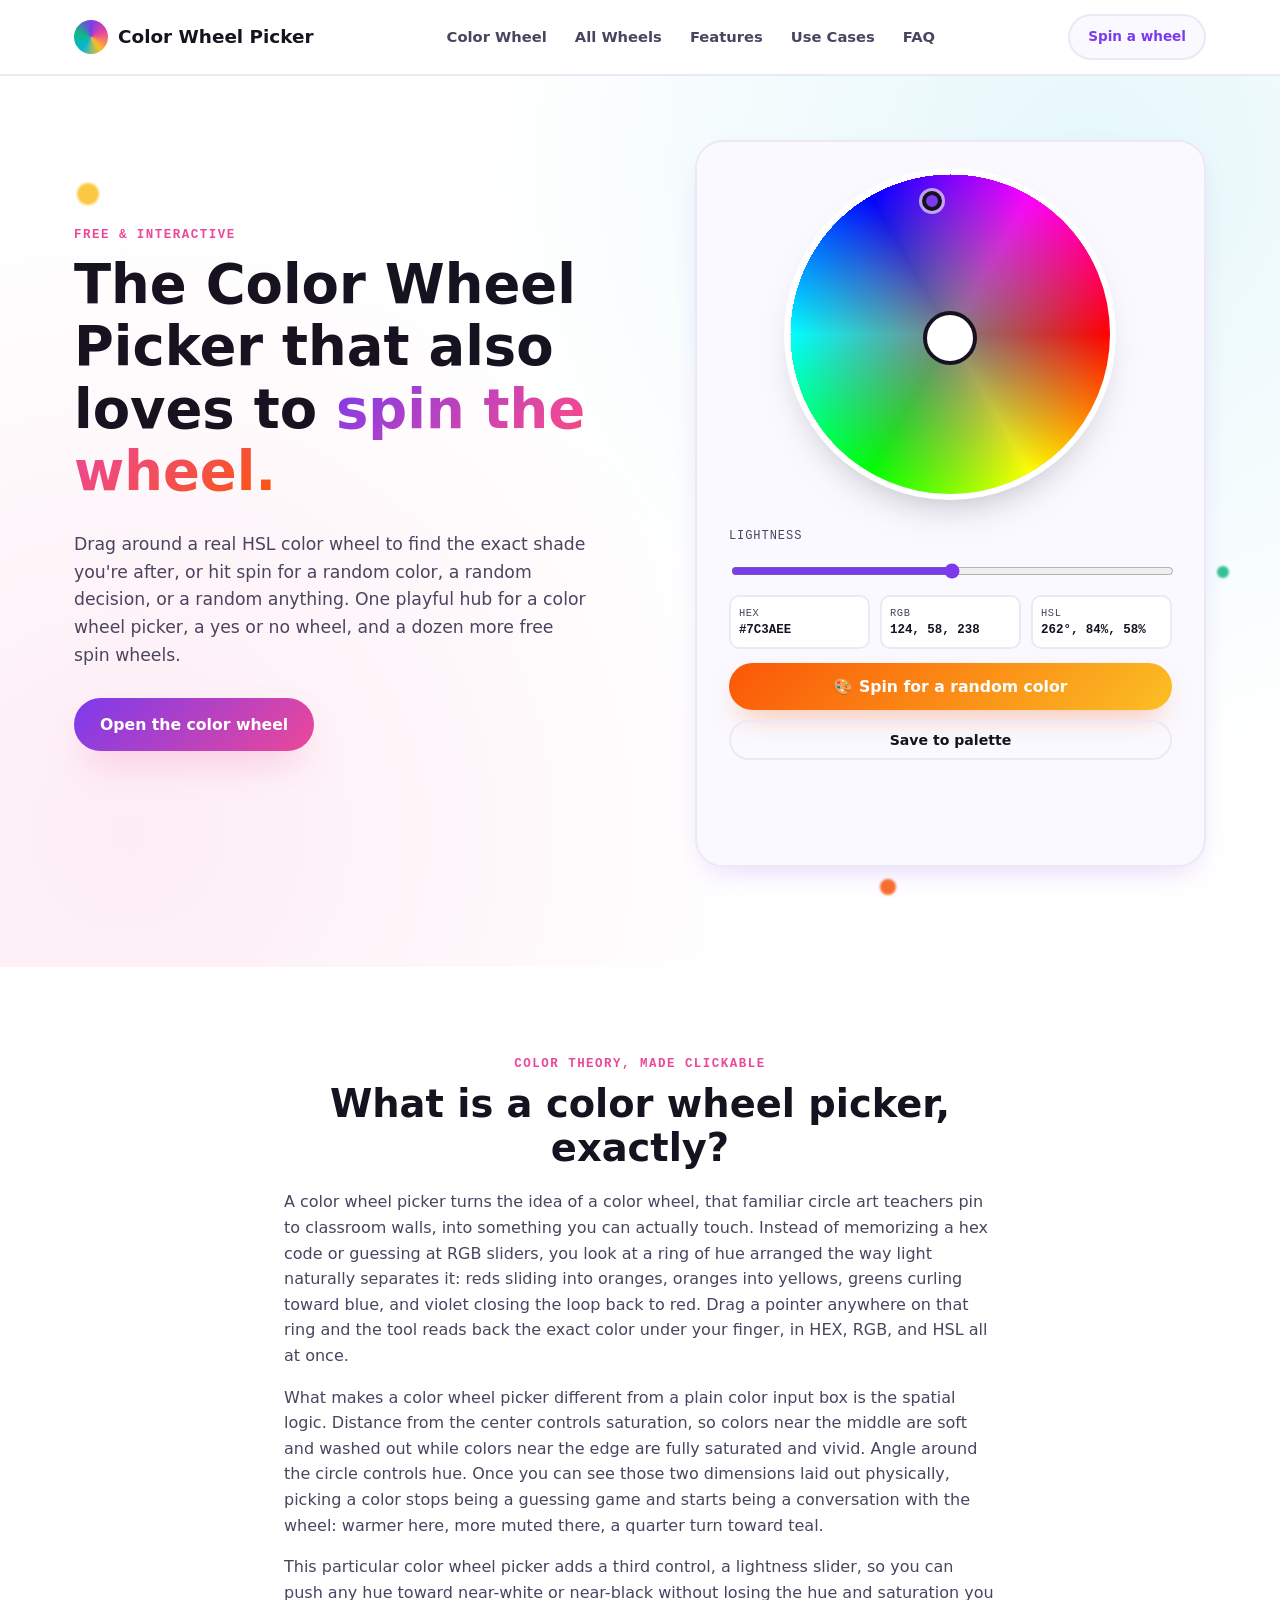
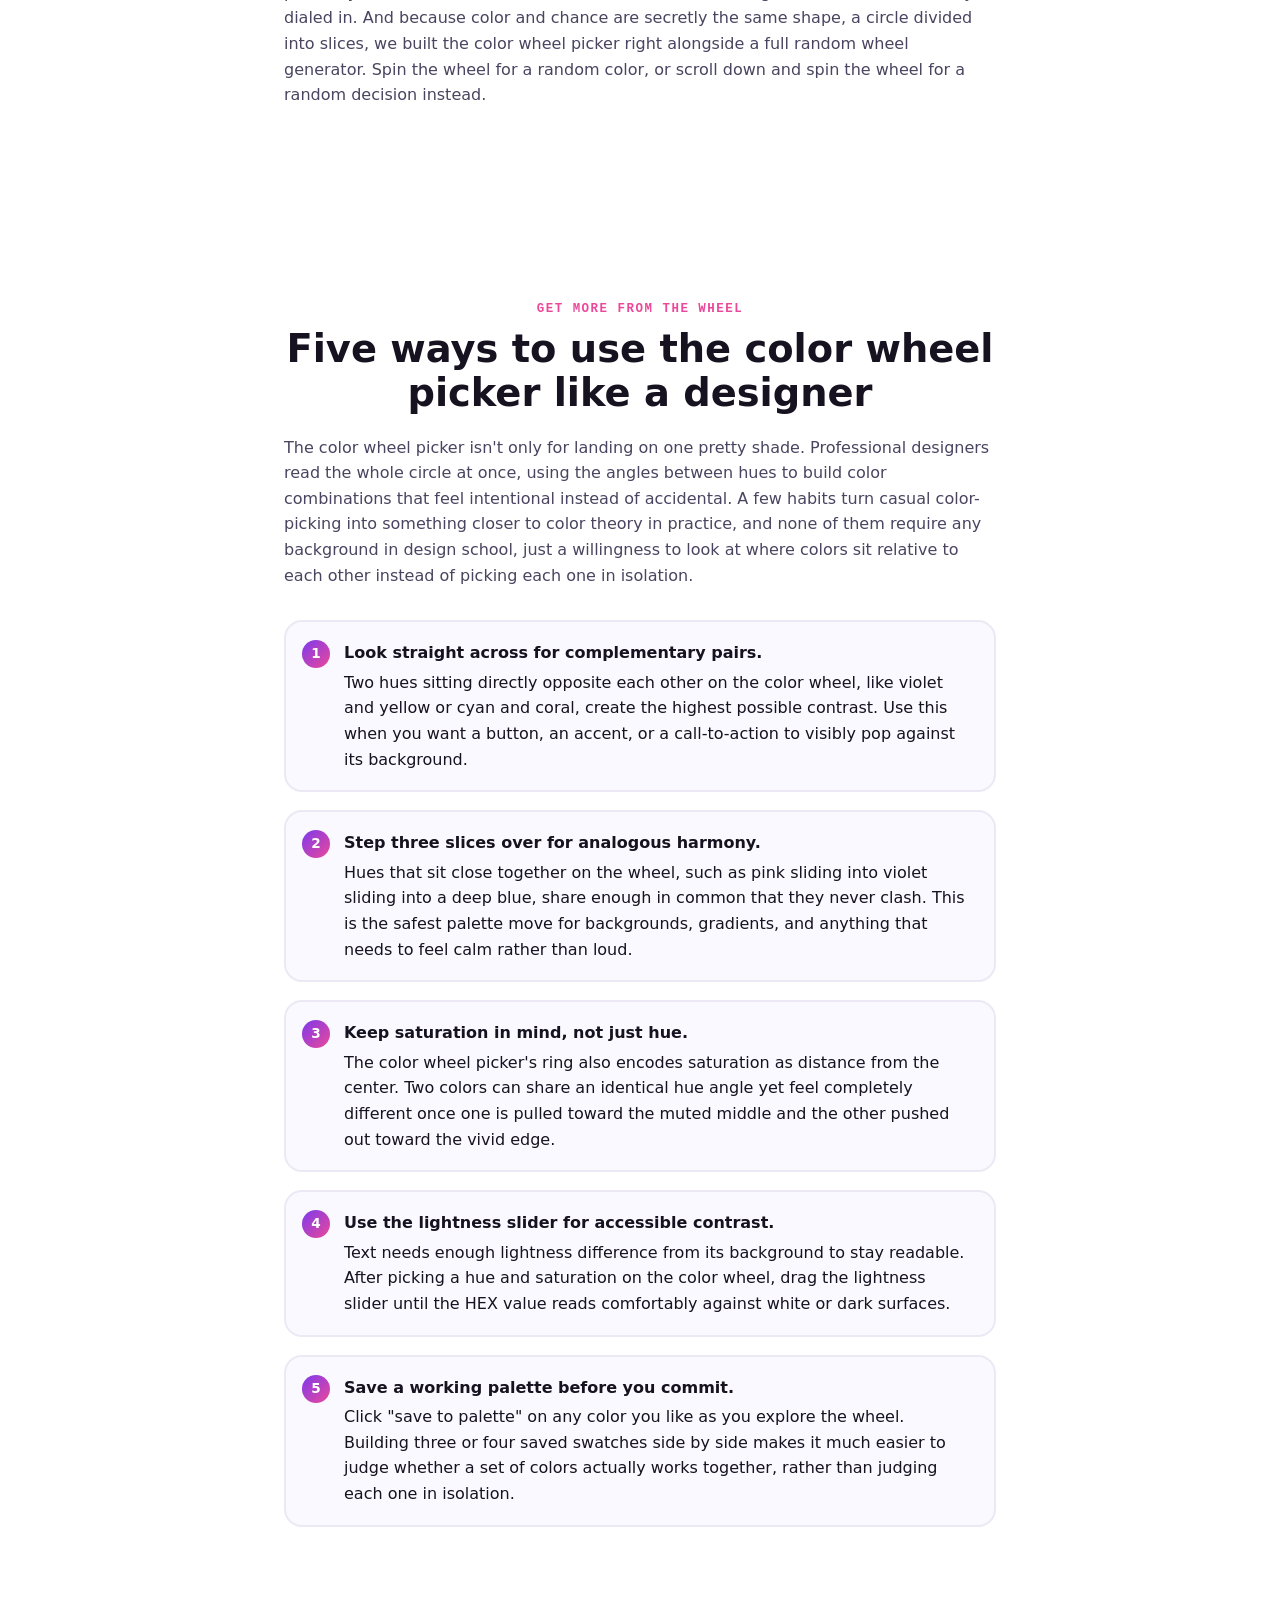
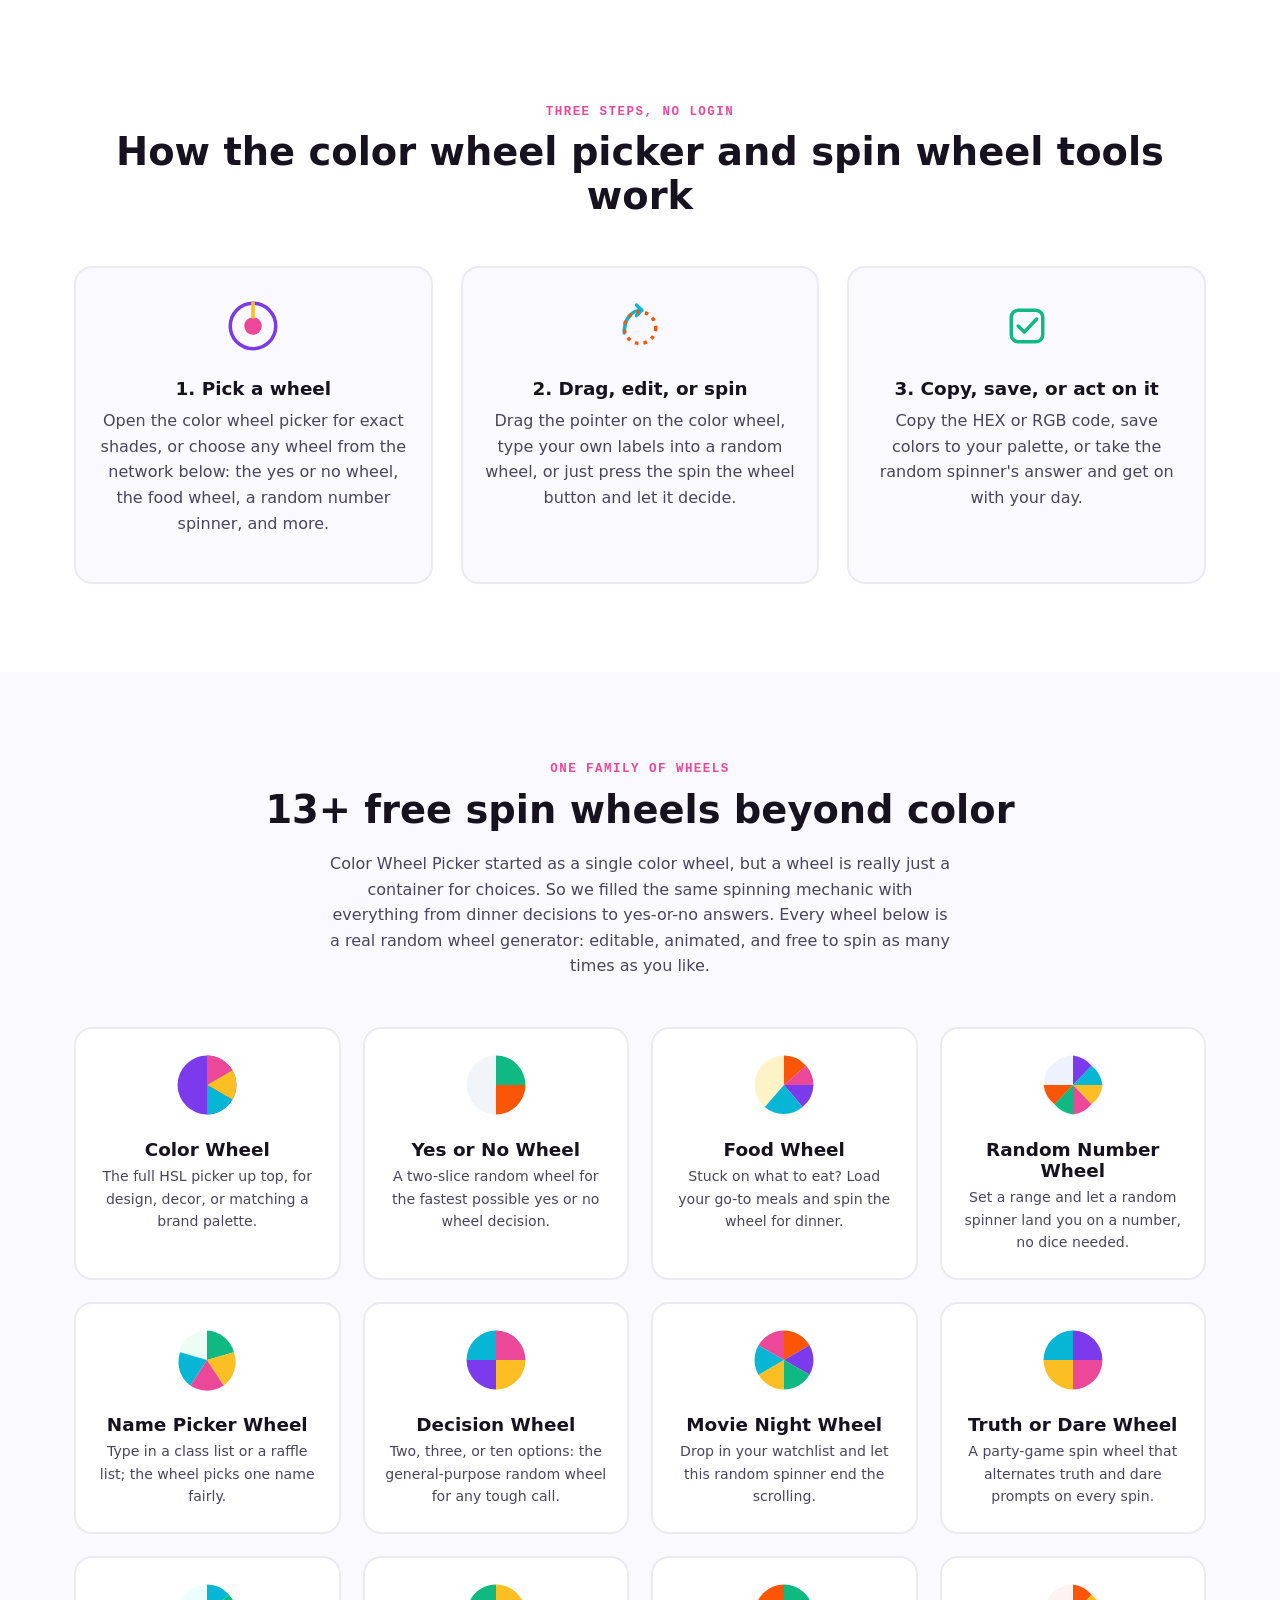
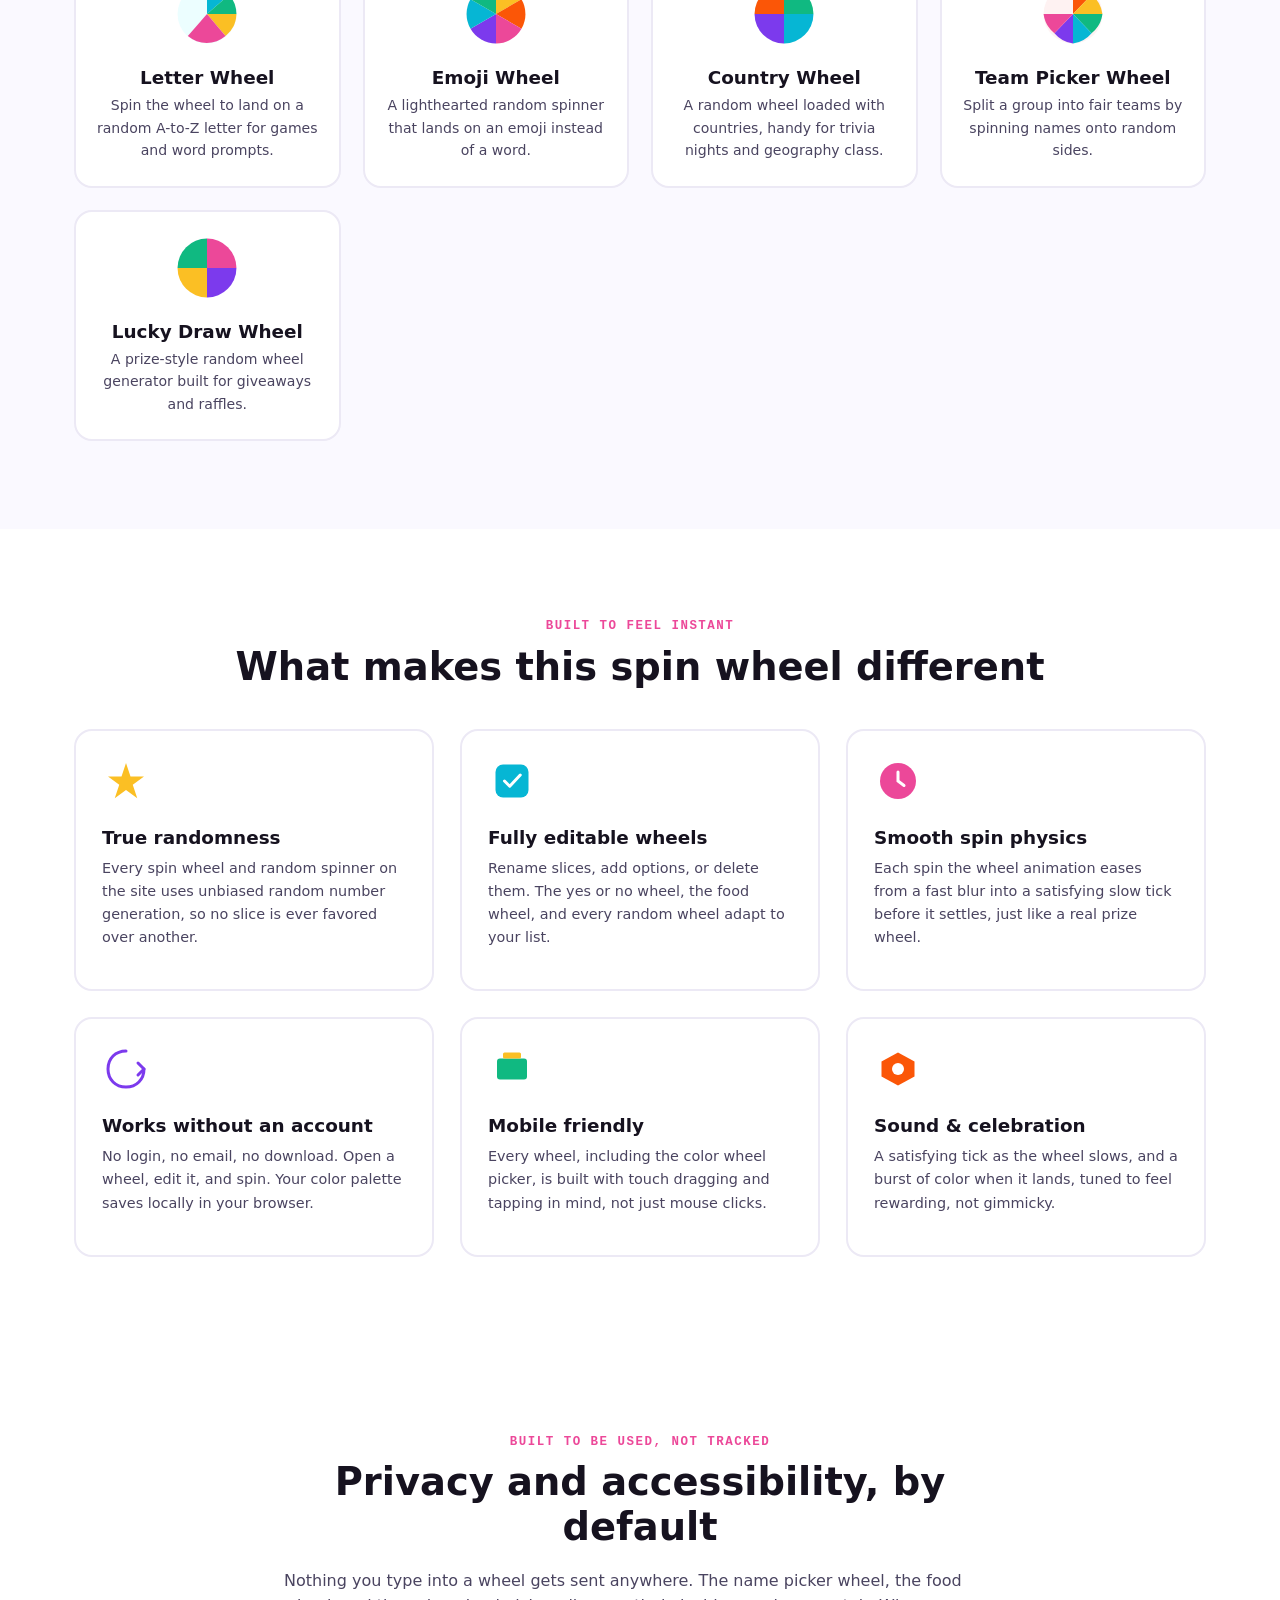
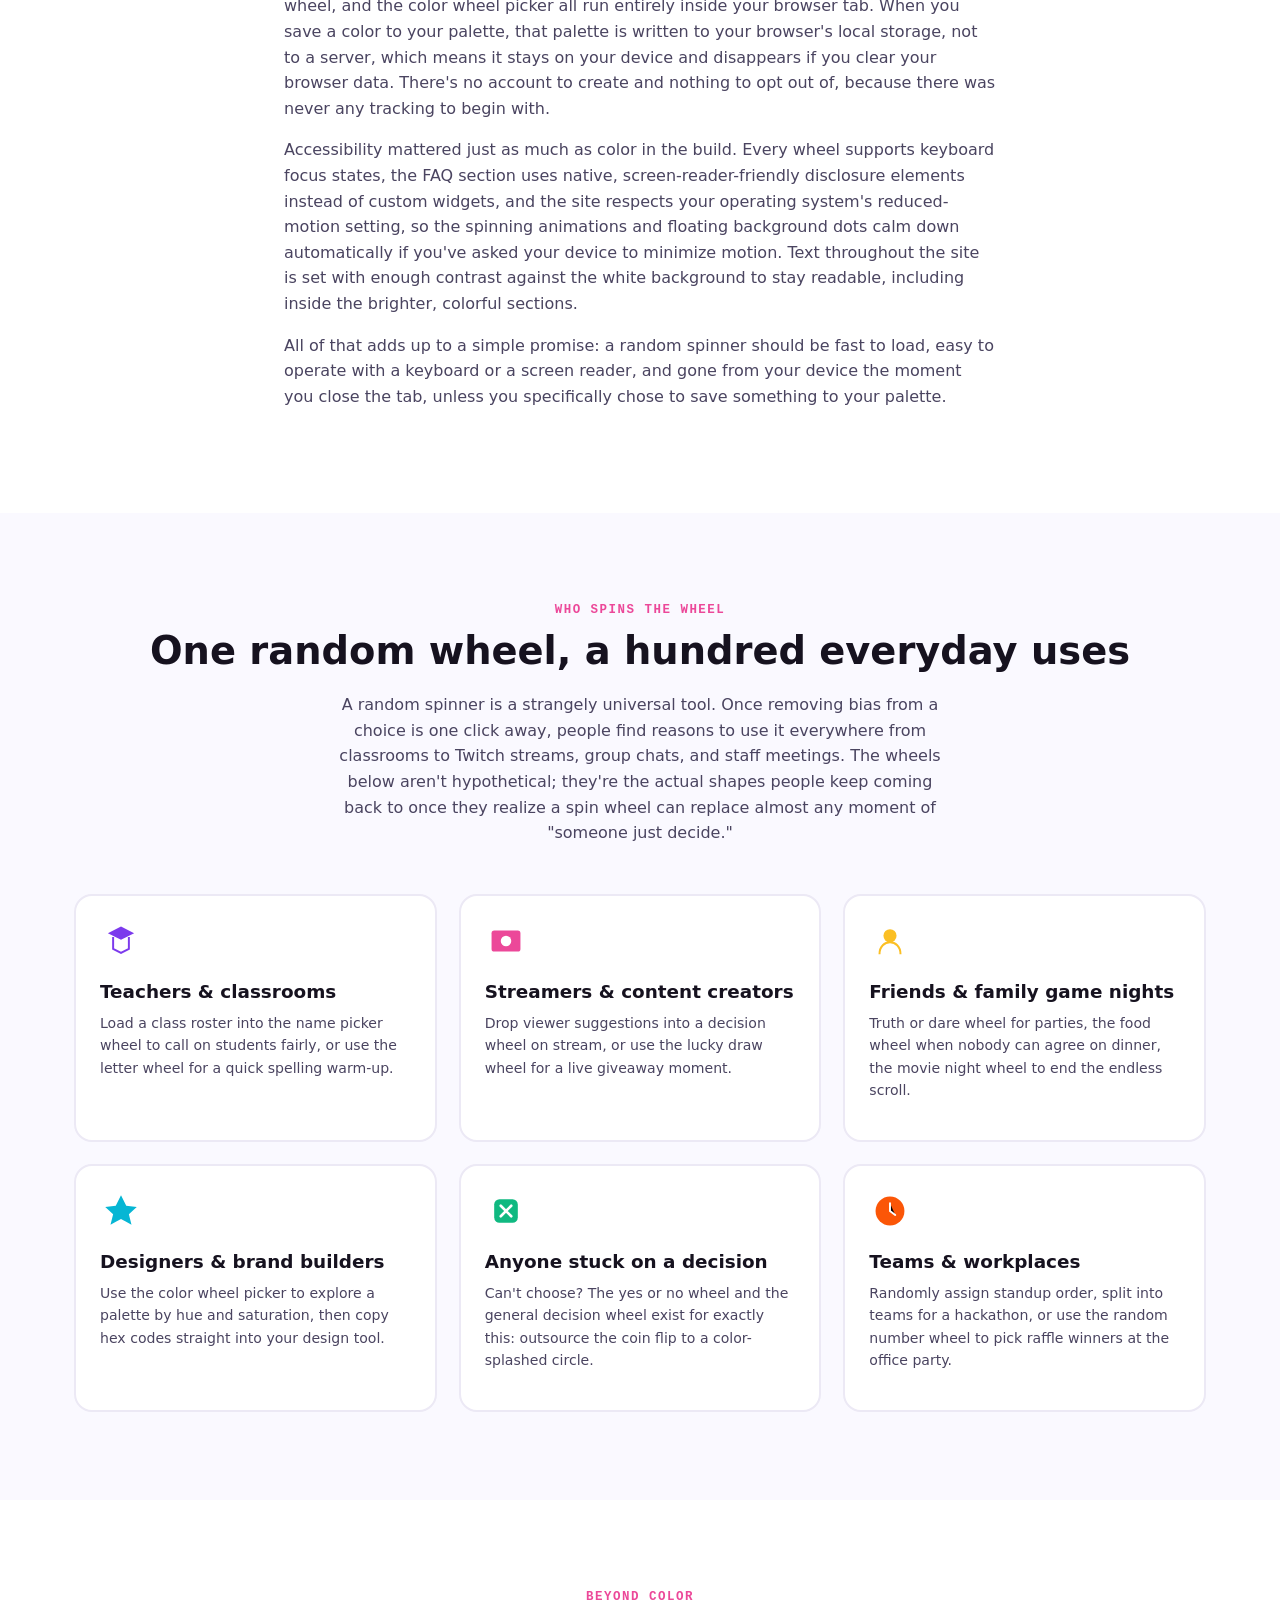
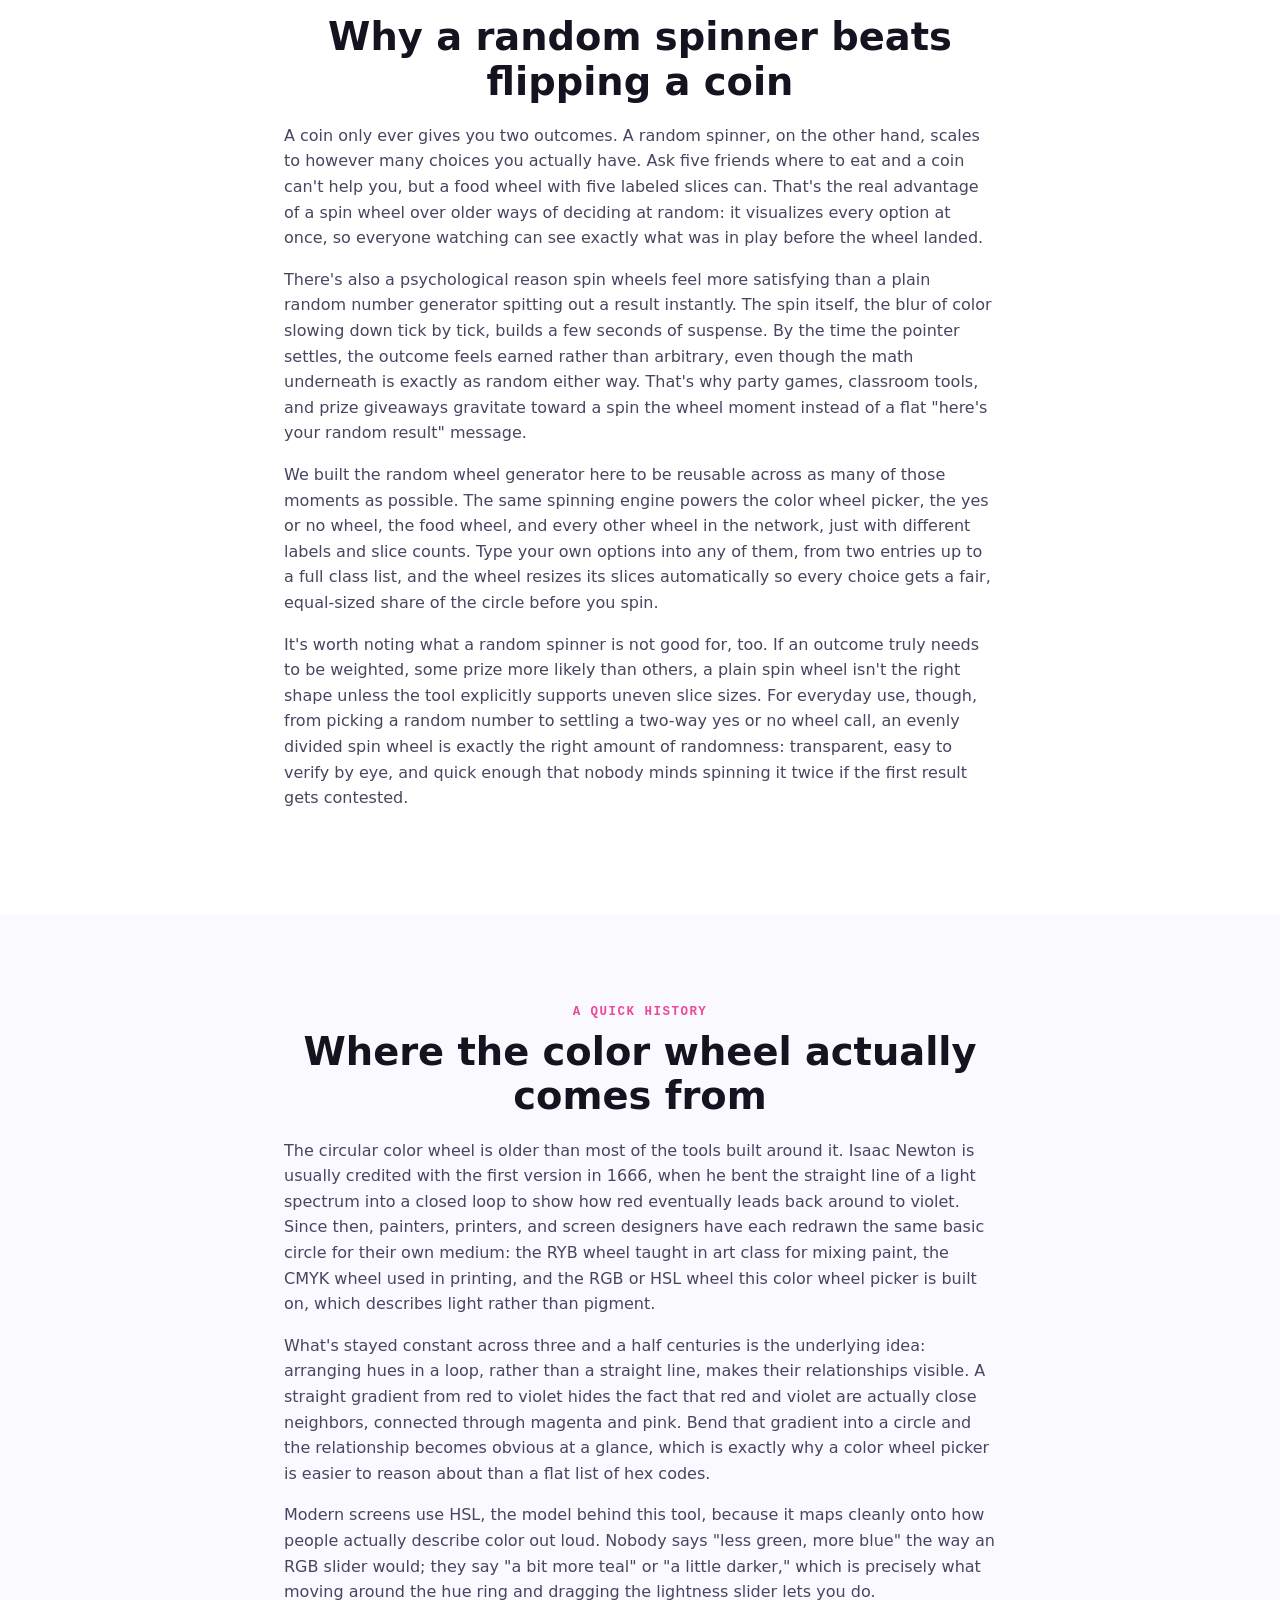
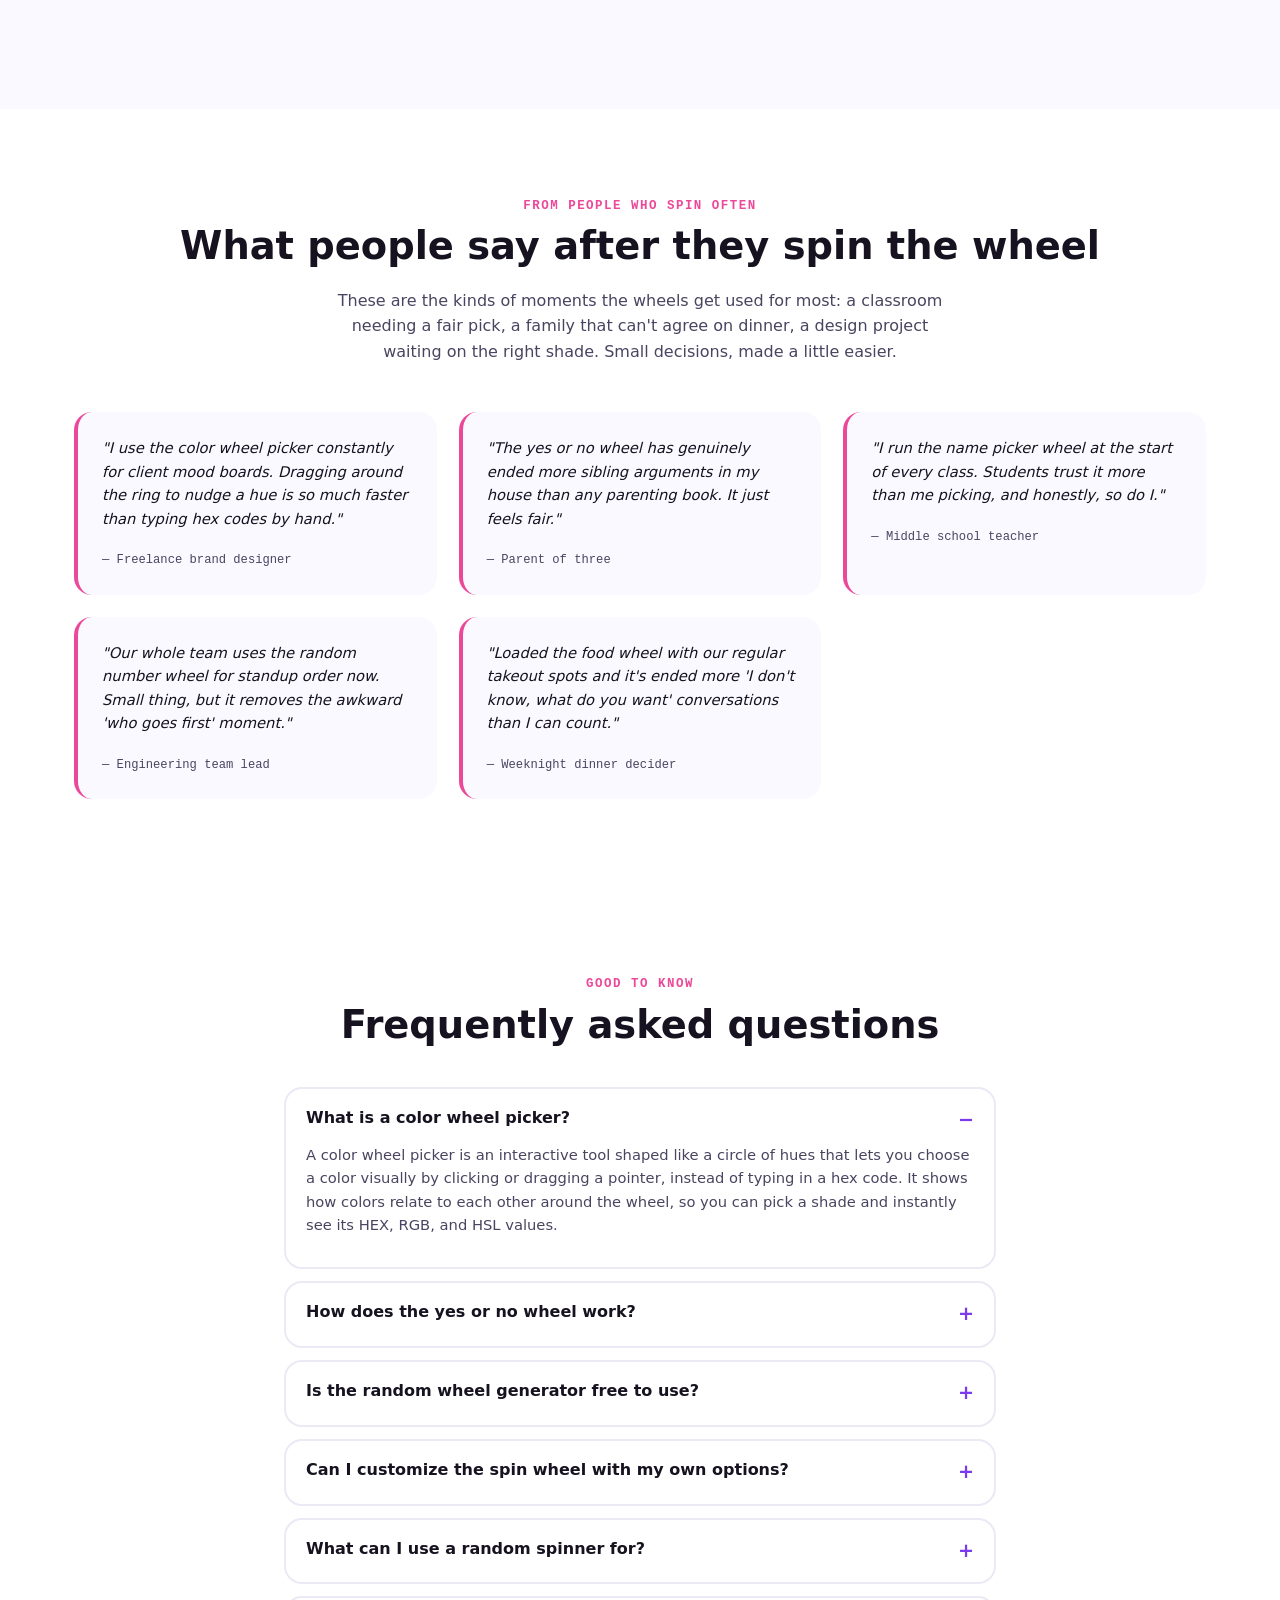
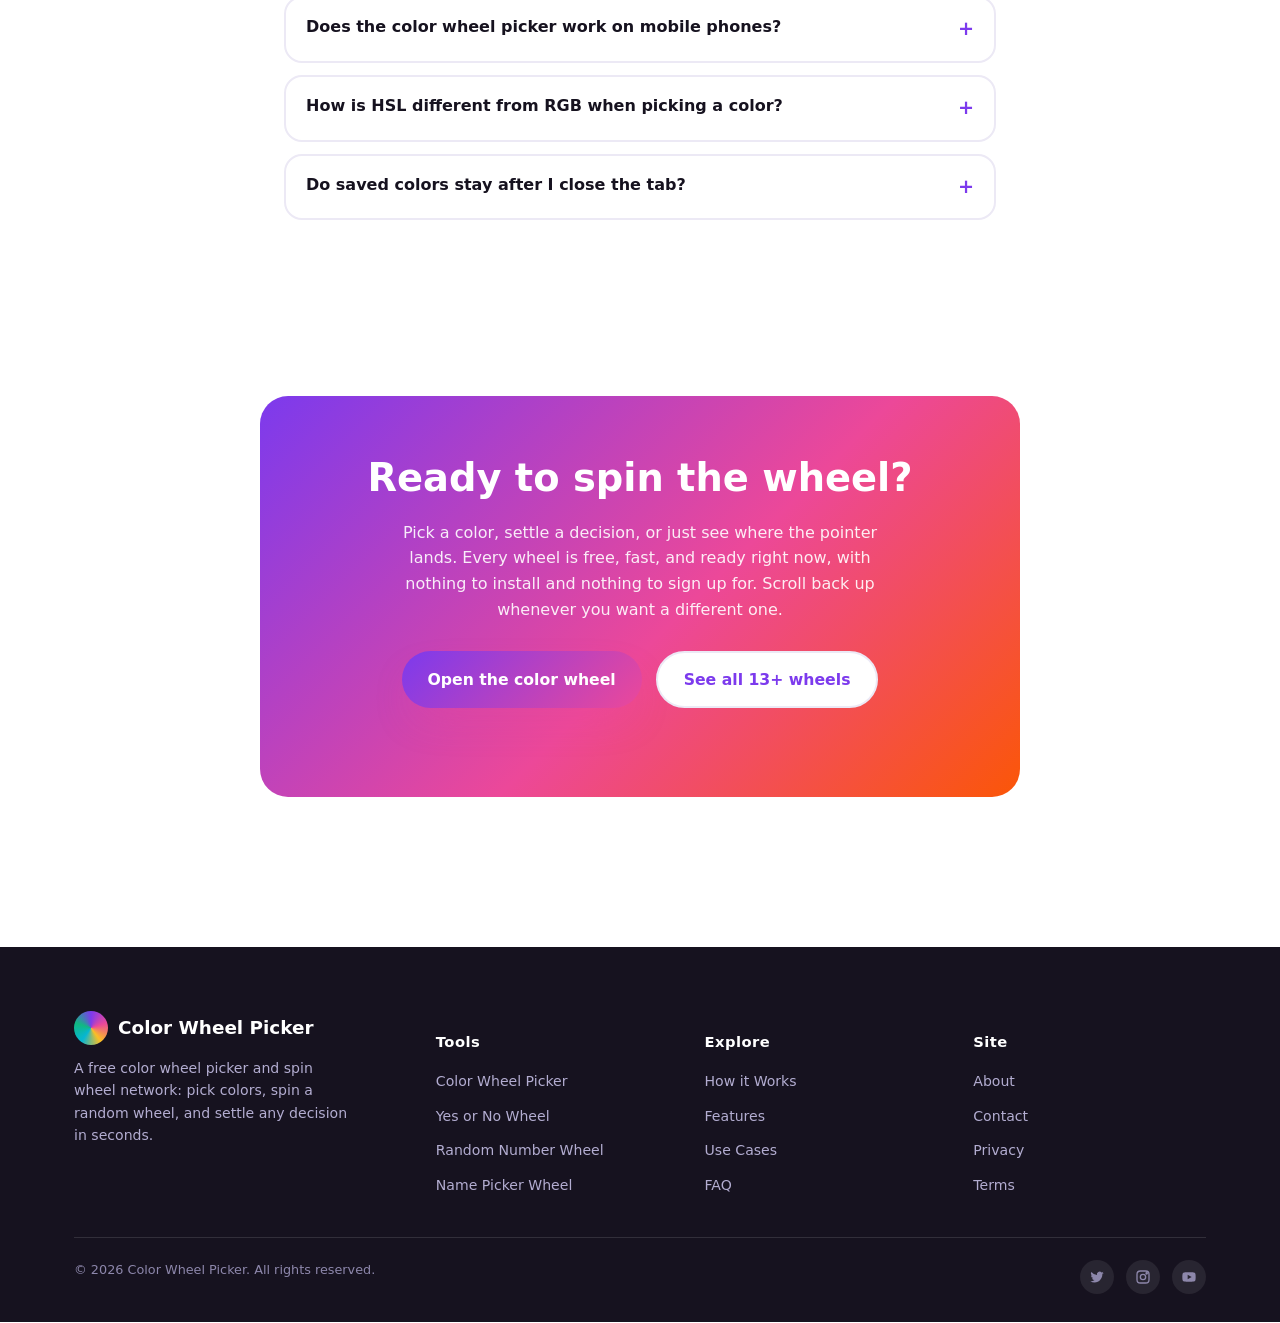
==== commit a6ba9e7a: "Update index.html" ====
--- a/index.html
+++ b/index.html
@@ -142,14 +142,8 @@
         <h1>The Color Wheel Picker that also loves to <span class="text-swap">spin the wheel.</span></h1>
         <p class="hero-lede">Drag around a real HSL color wheel to find the exact shade you're after, or hit spin for a random color, a random decision, or a random anything. One playful hub for a color wheel picker, a yes or no wheel, and a dozen more free spin wheels.</p>
         <div class="hero-cta-row">
-          <a href="#wheel-tool" class="btn btn-primary">Open the color wheel</a>
-          <a href="#wheel-network" class="btn btn-ghost">Browse 12+ wheels</a>
-        </div>
-        <ul class="hero-stats">
-          <li><strong>13+</strong><span>free spin wheels</span></li>
-          <li><strong>0</strong><span>signups required</span></li>
-          <li><strong>4.8/5</strong><span>average rating</span></li>
-        </ul>
+          <a href="#wheel-tool" class="btn btn-primary">Open the color wheel</a>          
+        </div>        
       </div>
 
       <div class="hero-tool" id="wheel-tool">
--- a/css/style.css
+++ b/css/style.css
@@ -0,0 +1,586 @@
+/* ============ TOKENS ============ */
+:root {
+  --white: #ffffff;
+  --ink: #16121f;
+  --ink-soft: #4a4460;
+  --violet: #7c3aed;
+  --pink: #ec4899;
+  --yellow: #fbbf24;
+  --cyan: #06b6d4;
+  --coral: #fb5607;
+  --mint: #10b981;
+  --line: #ece9f5;
+  --surface: #faf9ff;
+
+  --font-display: 'Baloo 2', system-ui, sans-serif;
+  --font-body: 'Outfit', system-ui, sans-serif;
+  --font-mono: 'JetBrains Mono', monospace;
+
+  --radius-lg: 28px;
+  --radius-md: 18px;
+  --radius-sm: 10px;
+
+  --shadow-soft: 0 12px 30px -12px rgba(124, 58, 237, 0.25);
+  --shadow-pop: 0 18px 40px -14px rgba(236, 72, 153, 0.35);
+}
+
+* { box-sizing: border-box; }
+html { scroll-behavior: smooth; }
+
+body {
+  margin: 0;
+  background: var(--white);
+  color: var(--ink);
+  font-family: var(--font-body);
+  line-height: 1.6;
+  -webkit-font-smoothing: antialiased;
+}
+
+h1, h2, h3 {
+  font-family: var(--font-display);
+  font-weight: 700;
+  color: var(--ink);
+  margin: 0 0 .5em;
+  line-height: 1.15;
+}
+
+h1 { font-size: clamp(2.2rem, 5vw, 3.4rem); font-weight: 800; }
+h2 { font-size: clamp(1.7rem, 3.4vw, 2.4rem); text-align: center; }
+h3 { font-size: 1.15rem; }
+
+p { margin: 0 0 1em; color: var(--ink-soft); }
+
+a { color: inherit; }
+
+.container {
+  max-width: 1180px;
+  margin: 0 auto;
+  padding: 0 24px;
+}
+.container.narrow { max-width: 760px; }
+
+.eyebrow {
+  font-family: var(--font-mono);
+  font-size: .78rem;
+  font-weight: 600;
+  letter-spacing: .12em;
+  text-transform: uppercase;
+  color: var(--pink);
+  margin-bottom: .6em;
+}
+.eyebrow.center { text-align: center; }
+
+.section { padding: 88px 0; }
+.section-lede {
+  max-width: 620px;
+  margin: 0 auto 3rem;
+  text-align: center;
+}
+
+/* ============ BUTTONS ============ */
+.btn {
+  display: inline-flex;
+  align-items: center;
+  justify-content: center;
+  gap: .5em;
+  font-family: var(--font-display);
+  font-weight: 600;
+  font-size: .98rem;
+  padding: 14px 26px;
+  border-radius: 999px;
+  border: none;
+  cursor: pointer;
+  text-decoration: none;
+  transition: transform .18s ease, box-shadow .18s ease;
+}
+.btn:hover { transform: translateY(-2px); }
+.btn-primary {
+  background: linear-gradient(135deg, var(--violet), var(--pink));
+  color: #fff;
+  box-shadow: var(--shadow-pop);
+}
+.btn-ghost {
+  background: var(--surface);
+  color: var(--violet);
+  border: 2px solid var(--line);
+}
+.btn-outline {
+  background: transparent;
+  border: 2px solid var(--line);
+  color: var(--ink);
+  border-radius: 999px;
+  padding: 10px 18px;
+  font-family: var(--font-body);
+  font-weight: 600;
+  font-size: .88rem;
+}
+.btn-spin {
+  background: linear-gradient(135deg, var(--coral), var(--yellow));
+  color: #fff;
+  width: 100%;
+  box-shadow: 0 14px 30px -12px rgba(251, 86, 7, .45);
+}
+
+/* ============ HERO ============ */
+.hero {
+  position: relative;
+  overflow: hidden;
+  padding: 64px 0 100px;
+  background:
+    radial-gradient(circle at 85% 10%, rgba(6,182,212,.10), transparent 45%),
+    radial-gradient(circle at 10% 85%, rgba(236,72,153,.10), transparent 45%);
+}
+
+.hero-orbits { position: absolute; inset: 0; pointer-events: none; }
+.orbit-dot {
+  position: absolute;
+  border-radius: 50%;
+  filter: blur(1px);
+  animation: float 7s ease-in-out infinite;
+  opacity: .85;
+}
+.dot-1 { width: 22px; height: 22px; background: var(--yellow); top: 12%; left: 6%; animation-delay: 0s; }
+.dot-2 { width: 14px; height: 14px; background: var(--cyan); top: 70%; left: 12%; animation-delay: 1.2s; }
+.dot-3 { width: 18px; height: 18px; background: var(--pink); top: 20%; right: 8%; animation-delay: .6s; }
+.dot-4 { width: 12px; height: 12px; background: var(--mint); top: 55%; right: 4%; animation-delay: 1.8s; }
+.dot-5 { width: 16px; height: 16px; background: var(--coral); bottom: 8%; right: 30%; animation-delay: 2.4s; }
+
+@keyframes float {
+  0%, 100% { transform: translateY(0) translateX(0); }
+  50% { transform: translateY(-22px) translateX(10px); }
+}
+
+.hero-grid {
+  display: grid;
+  grid-template-columns: 1.05fr .95fr;
+  gap: 56px;
+  align-items: center;
+  position: relative;
+  z-index: 1;
+}
+
+.hero-lede { font-size: 1.08rem; max-width: 520px; }
+
+.text-swap {
+  background: linear-gradient(135deg, var(--violet), var(--pink), var(--coral));
+  -webkit-background-clip: text;
+  background-clip: text;
+  color: transparent;
+}
+
+.hero-cta-row { display: flex; gap: 14px; flex-wrap: wrap; margin: 1.8em 0; }
+.hero-cta-row.center { justify-content: center; }
+
+.hero-stats {
+  display: flex;
+  gap: 32px;
+  list-style: none;
+  padding: 0;
+  margin: 1.6em 0 0;
+}
+.hero-stats li { display: flex; flex-direction: column; }
+.hero-stats strong { font-family: var(--font-display); font-size: 1.5rem; color: var(--violet); }
+.hero-stats span { font-size: .82rem; color: var(--ink-soft); }
+
+/* ============ WHEEL TOOL ============ */
+.hero-tool {
+  background: var(--surface);
+  border-radius: var(--radius-lg);
+  border: 2px solid var(--line);
+  padding: 32px;
+  box-shadow: var(--shadow-soft);
+}
+
+.wheel-card {
+  position: relative;
+  width: 100%;
+  max-width: 320px;
+  aspect-ratio: 1 / 1;
+  margin: 0 auto 26px;
+}
+.wheel-card canvas {
+  width: 100%;
+  height: 100%;
+  border-radius: 50%;
+  box-shadow: 0 0 0 6px #fff, 0 20px 40px -16px rgba(22,18,31,.35);
+  cursor: crosshair;
+  touch-action: none;
+}
+.wheel-hub {
+  position: absolute;
+  top: 50%; left: 50%;
+  width: 54px; height: 54px;
+  border-radius: 50%;
+  background: #fff;
+  border: 4px solid var(--ink);
+  transform: translate(-50%, -50%);
+  pointer-events: none;
+}
+.wheel-pointer {
+  position: absolute;
+  width: 20px; height: 20px;
+  border-radius: 50%;
+  background: #fff;
+  border: 4px solid var(--ink);
+  transform: translate(-50%, -50%);
+  top: 50%; left: 50%;
+  pointer-events: none;
+  box-shadow: 0 0 0 3px rgba(255,255,255,.6);
+}
+
+.wheel-controls { display: flex; flex-direction: column; gap: 14px; }
+.range-label {
+  font-family: var(--font-mono);
+  font-size: .75rem;
+  text-transform: uppercase;
+  letter-spacing: .08em;
+  color: var(--ink-soft);
+}
+input[type="range"] { width: 100%; accent-color: var(--violet); }
+
+.color-readout {
+  display: grid;
+  grid-template-columns: repeat(3, 1fr);
+  gap: 10px;
+}
+.swatch-copy {
+  background: #fff;
+  border: 2px solid var(--line);
+  border-radius: var(--radius-sm);
+  padding: 10px 8px;
+  text-align: left;
+  cursor: pointer;
+  font-family: var(--font-mono);
+  display: flex;
+  flex-direction: column;
+  gap: 4px;
+  transition: border-color .15s ease, transform .15s ease;
+}
+.swatch-copy:hover { border-color: var(--violet); transform: translateY(-2px); }
+.readout-label { font-size: .65rem; color: var(--ink-soft); letter-spacing: .06em; }
+.readout-value { font-size: .78rem; font-weight: 600; color: var(--ink); word-break: break-all; }
+
+.wheel-actions { display: flex; flex-direction: column; gap: 10px; }
+
+.mini-palette {
+  display: flex;
+  flex-wrap: wrap;
+  gap: 8px;
+  min-height: 30px;
+}
+.mini-palette span {
+  width: 26px; height: 26px;
+  border-radius: 50%;
+  border: 2px solid #fff;
+  box-shadow: 0 0 0 1px var(--line);
+  cursor: pointer;
+}
+
+.copy-toast {
+  margin: 0;
+  font-size: .78rem;
+  color: var(--mint);
+  font-weight: 600;
+  min-height: 1.2em;
+  opacity: 0;
+  transition: opacity .2s ease;
+}
+.copy-toast.show { opacity: 1; }
+
+/* ============ HOW IT WORKS ============ */
+.how-grid {
+  display: grid;
+  grid-template-columns: repeat(3, 1fr);
+  gap: 28px;
+  margin-top: 3rem;
+}
+.how-card {
+  text-align: center;
+  padding: 30px 22px;
+  border-radius: var(--radius-md);
+  background: var(--surface);
+  border: 2px solid var(--line);
+}
+.how-icon { width: 56px; height: 56px; margin-bottom: 16px; }
+
+/* ============ WHEEL NETWORK ============ */
+.section-network { background: var(--surface); }
+.wheel-grid {
+  display: grid;
+  grid-template-columns: repeat(4, 1fr);
+  gap: 22px;
+  margin-top: 2.5rem;
+}
+.wheel-tile {
+  background: #fff;
+  border: 2px solid var(--line);
+  border-radius: var(--radius-md);
+  padding: 24px 20px;
+  text-align: center;
+  transition: transform .2s ease, box-shadow .2s ease, border-color .2s ease;
+}
+.wheel-tile:hover {
+  transform: translateY(-6px) rotate(-1deg);
+  box-shadow: var(--shadow-soft);
+  border-color: var(--violet);
+}
+.tile-icon {
+  width: 64px; height: 64px;
+  margin-bottom: 14px;
+  animation: spin-slow 18s linear infinite;
+}
+.wheel-tile:hover .tile-icon { animation-duration: 3s; }
+@keyframes spin-slow { to { transform: rotate(360deg); } }
+.wheel-tile p { font-size: .88rem; margin: 0; }
+.wheel-tile h3 { margin-bottom: .3em; }
+
+/* ============ FEATURES ============ */
+.feature-grid {
+  display: grid;
+  grid-template-columns: repeat(3, 1fr);
+  gap: 26px;
+  margin-top: 2.5rem;
+}
+.feature-card {
+  padding: 26px;
+  border-radius: var(--radius-md);
+  border: 2px solid var(--line);
+}
+.feature-icon { width: 48px; height: 48px; margin-bottom: 14px; }
+.feature-card p { font-size: .9rem; }
+
+/* ============ USE CASES ============ */
+.section-uses { background: var(--surface); }
+.uses-grid {
+  display: grid;
+  grid-template-columns: repeat(3, 1fr);
+  gap: 22px;
+  margin-top: 2.5rem;
+}
+.use-card {
+  background: #fff;
+  border-radius: var(--radius-md);
+  padding: 24px;
+  border: 2px solid var(--line);
+}
+.use-icon { width: 42px; height: 42px; margin-bottom: 12px; }
+.use-card p { font-size: .88rem; }
+
+/* ============ TESTIMONIALS ============ */
+.testimonial-grid {
+  display: grid;
+  grid-template-columns: repeat(3, 1fr);
+  gap: 22px;
+  margin-top: 2.5rem;
+}
+.testimonial-card {
+  margin: 0;
+  padding: 24px;
+  border-radius: var(--radius-md);
+  background: var(--surface);
+  border-left: 4px solid var(--pink);
+}
+.testimonial-card p { font-style: italic; color: var(--ink); font-size: .92rem; }
+.testimonial-card cite { font-family: var(--font-mono); font-size: .76rem; color: var(--ink-soft); font-style: normal; }
+
+/* ============ FAQ ============ */
+.faq-list { margin-top: 2.5rem; display: flex; flex-direction: column; gap: 12px; }
+.faq-item {
+  border: 2px solid var(--line);
+  border-radius: var(--radius-md);
+  padding: 16px 20px;
+  background: #fff;
+}
+.faq-item summary {
+  font-family: var(--font-display);
+  font-weight: 600;
+  cursor: pointer;
+  list-style: none;
+}
+.faq-item summary::-webkit-details-marker { display: none; }
+.faq-item summary::after { content: '+'; float: right; color: var(--violet); font-size: 1.2rem; }
+.faq-item[open] summary::after { content: '−'; }
+.faq-item p { margin-top: 12px; font-size: .92rem; }
+
+/* ============ CTA ============ */
+.section-cta { padding-bottom: 110px; }
+.cta-box {
+  text-align: center;
+  background: linear-gradient(135deg, var(--violet), var(--pink) 55%, var(--coral));
+  border-radius: var(--radius-lg);
+  padding: 60px 40px;
+  color: #fff;
+}
+.cta-box h2 { color: #fff; }
+.cta-box p { color: rgba(255,255,255,.9); max-width: 480px; margin: 0 auto 1.4em; }
+.cta-box .btn-ghost { background: #fff; }
+
+/* ============ REVEAL ============ */
+.reveal { opacity: 0; transform: translateY(24px); transition: opacity .6s ease, transform .6s ease; }
+.reveal.in-view { opacity: 1; transform: translateY(0); }
+
+@media (prefers-reduced-motion: reduce) {
+  * { animation: none !important; transition: none !important; }
+}
+
+/* ============ RESPONSIVE ============ */
+@media (max-width: 980px) {
+  .hero-grid { grid-template-columns: 1fr; }
+  .wheel-grid { grid-template-columns: repeat(3, 1fr); }
+  .how-grid, .feature-grid, .uses-grid, .testimonial-grid { grid-template-columns: repeat(2, 1fr); }
+}
+
+@media (max-width: 640px) {
+  .section { padding: 60px 0; }
+  .wheel-grid { grid-template-columns: repeat(2, 1fr); }
+  .how-grid, .feature-grid, .uses-grid, .testimonial-grid { grid-template-columns: 1fr; }
+  .hero-stats { gap: 20px; flex-wrap: wrap; }
+  .color-readout { grid-template-columns: 1fr; }
+  .cta-box { padding: 44px 24px; }
+}
+
+/* ============ SITE HEADER ============ */
+.site-header {
+  position: sticky;
+  top: 0;
+  z-index: 50;
+  background: rgba(255,255,255,.92);
+  backdrop-filter: blur(10px);
+  border-bottom: 2px solid var(--line);
+}
+.site-header .container {
+  display: flex;
+  align-items: center;
+  justify-content: space-between;
+  padding-top: 14px;
+  padding-bottom: 14px;
+}
+.brand {
+  display: flex;
+  align-items: center;
+  gap: 10px;
+  text-decoration: none;
+  font-family: var(--font-display);
+  font-weight: 700;
+  font-size: 1.15rem;
+  color: var(--ink);
+}
+.brand-mark {
+  width: 34px; height: 34px;
+  border-radius: 50%;
+  background: conic-gradient(from 0deg, var(--violet), var(--pink), var(--yellow), var(--cyan), var(--mint), var(--violet));
+  flex-shrink: 0;
+}
+.site-nav { display: flex; gap: 28px; list-style: none; padding: 0; margin: 0; }
+.site-nav a {
+  text-decoration: none;
+  font-weight: 600;
+  font-size: .92rem;
+  color: var(--ink-soft);
+  transition: color .15s ease;
+}
+.site-nav a:hover { color: var(--violet); }
+.header-actions { display: flex; align-items: center; gap: 14px; }
+.nav-toggle {
+  display: none;
+  background: none;
+  border: 2px solid var(--line);
+  border-radius: 10px;
+  width: 40px; height: 40px;
+  cursor: pointer;
+  font-size: 1.1rem;
+}
+
+@media (max-width: 860px) {
+  .site-nav { position: fixed; top: 66px; left: 0; right: 0; background: #fff; flex-direction: column; padding: 20px 24px; gap: 16px; border-bottom: 2px solid var(--line); transform: translateY(-130%); transition: transform .25s ease; }
+  .site-nav.open { transform: translateY(0); }
+  .nav-toggle { display: block; }
+}
+
+/* ============ SITE FOOTER ============ */
+.site-footer {
+  background: var(--ink);
+  color: #d9d5ea;
+  padding: 64px 0 28px;
+  margin-top: 40px;
+}
+.footer-grid {
+  display: grid;
+  grid-template-columns: 1.4fr 1fr 1fr 1fr;
+  gap: 36px;
+  margin-bottom: 40px;
+}
+.footer-brand p { color: #b3add1; font-size: .88rem; max-width: 280px; }
+.footer-col h4 {
+  font-family: var(--font-display);
+  color: #fff;
+  font-size: .92rem;
+  margin-bottom: 14px;
+  letter-spacing: .03em;
+}
+.footer-col ul { list-style: none; padding: 0; margin: 0; display: flex; flex-direction: column; gap: 9px; }
+.footer-col a { color: #b3add1; text-decoration: none; font-size: .88rem; transition: color .15s ease; }
+.footer-col a:hover { color: var(--yellow); }
+.footer-bottom {
+  border-top: 1px solid rgba(255,255,255,.12);
+  padding-top: 22px;
+  display: flex;
+  justify-content: space-between;
+  flex-wrap: wrap;
+  gap: 10px;
+  font-size: .8rem;
+  color: #8d87ab;
+}
+.footer-socials { display: flex; gap: 12px; }
+.footer-socials a {
+  width: 34px; height: 34px;
+  border-radius: 50%;
+  background: rgba(255,255,255,.08);
+  display: flex; align-items: center; justify-content: center;
+}
+.footer-socials svg { width: 16px; height: 16px; }
+
+@media (max-width: 760px) {
+  .footer-grid { grid-template-columns: 1fr 1fr; }
+}
+@media (max-width: 480px) {
+  .footer-grid { grid-template-columns: 1fr; }
+}
+
+/* ============ TIPS LIST ============ */
+.tips-list {
+  margin: 2rem 0 0;
+  padding: 0;
+  list-style: none;
+  counter-reset: tip;
+  display: flex;
+  flex-direction: column;
+  gap: 18px;
+}
+.tips-list li {
+  counter-increment: tip;
+  position: relative;
+  padding: 18px 20px 18px 58px;
+  border: 2px solid var(--line);
+  border-radius: var(--radius-md);
+  background: var(--surface);
+}
+.tips-list li::before {
+  content: counter(tip);
+  position: absolute;
+  left: 16px;
+  top: 18px;
+  width: 28px; height: 28px;
+  border-radius: 50%;
+  background: linear-gradient(135deg, var(--violet), var(--pink));
+  color: #fff;
+  font-family: var(--font-display);
+  font-weight: 700;
+  font-size: .85rem;
+  display: flex;
+  align-items: center;
+  justify-content: center;
+}
+.tips-list strong { display: block; color: var(--ink); margin-bottom: 4px; font-family: var(--font-display); }
+
+.section-history { background: var(--surface); }
